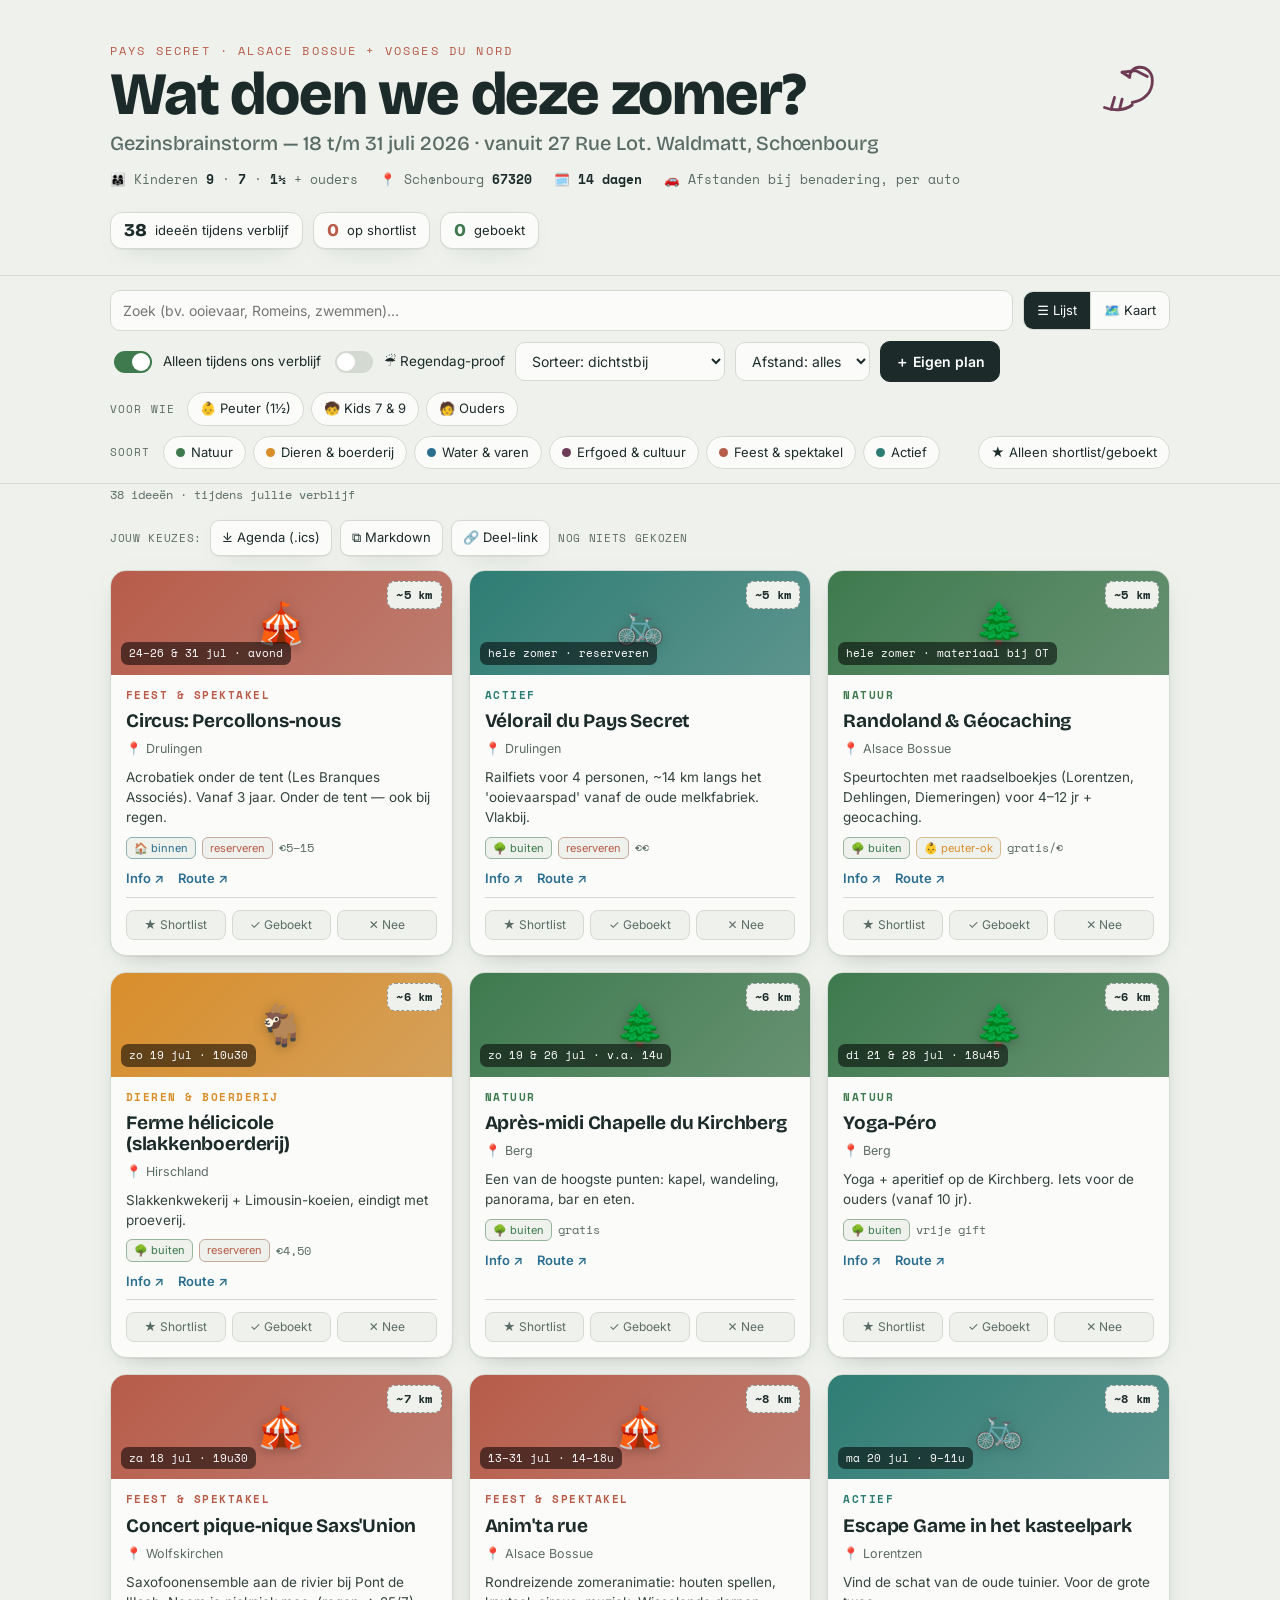
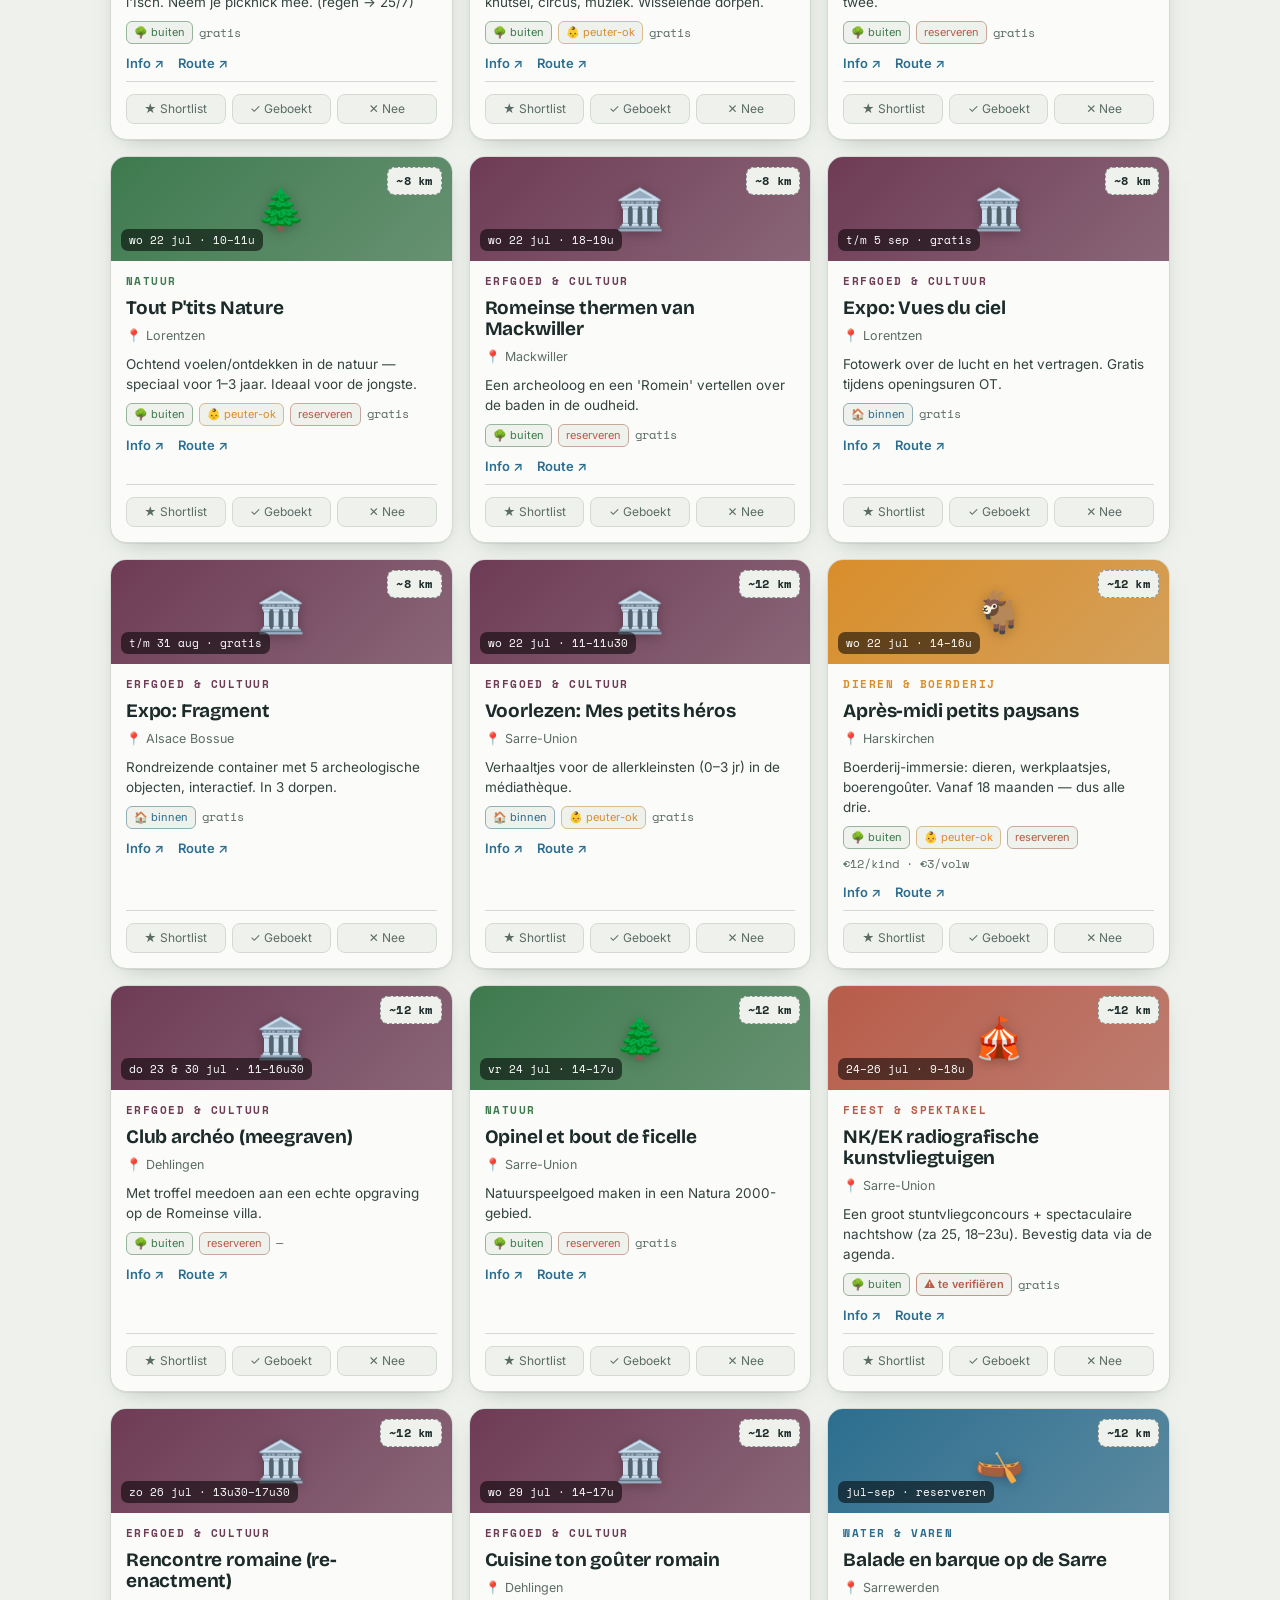
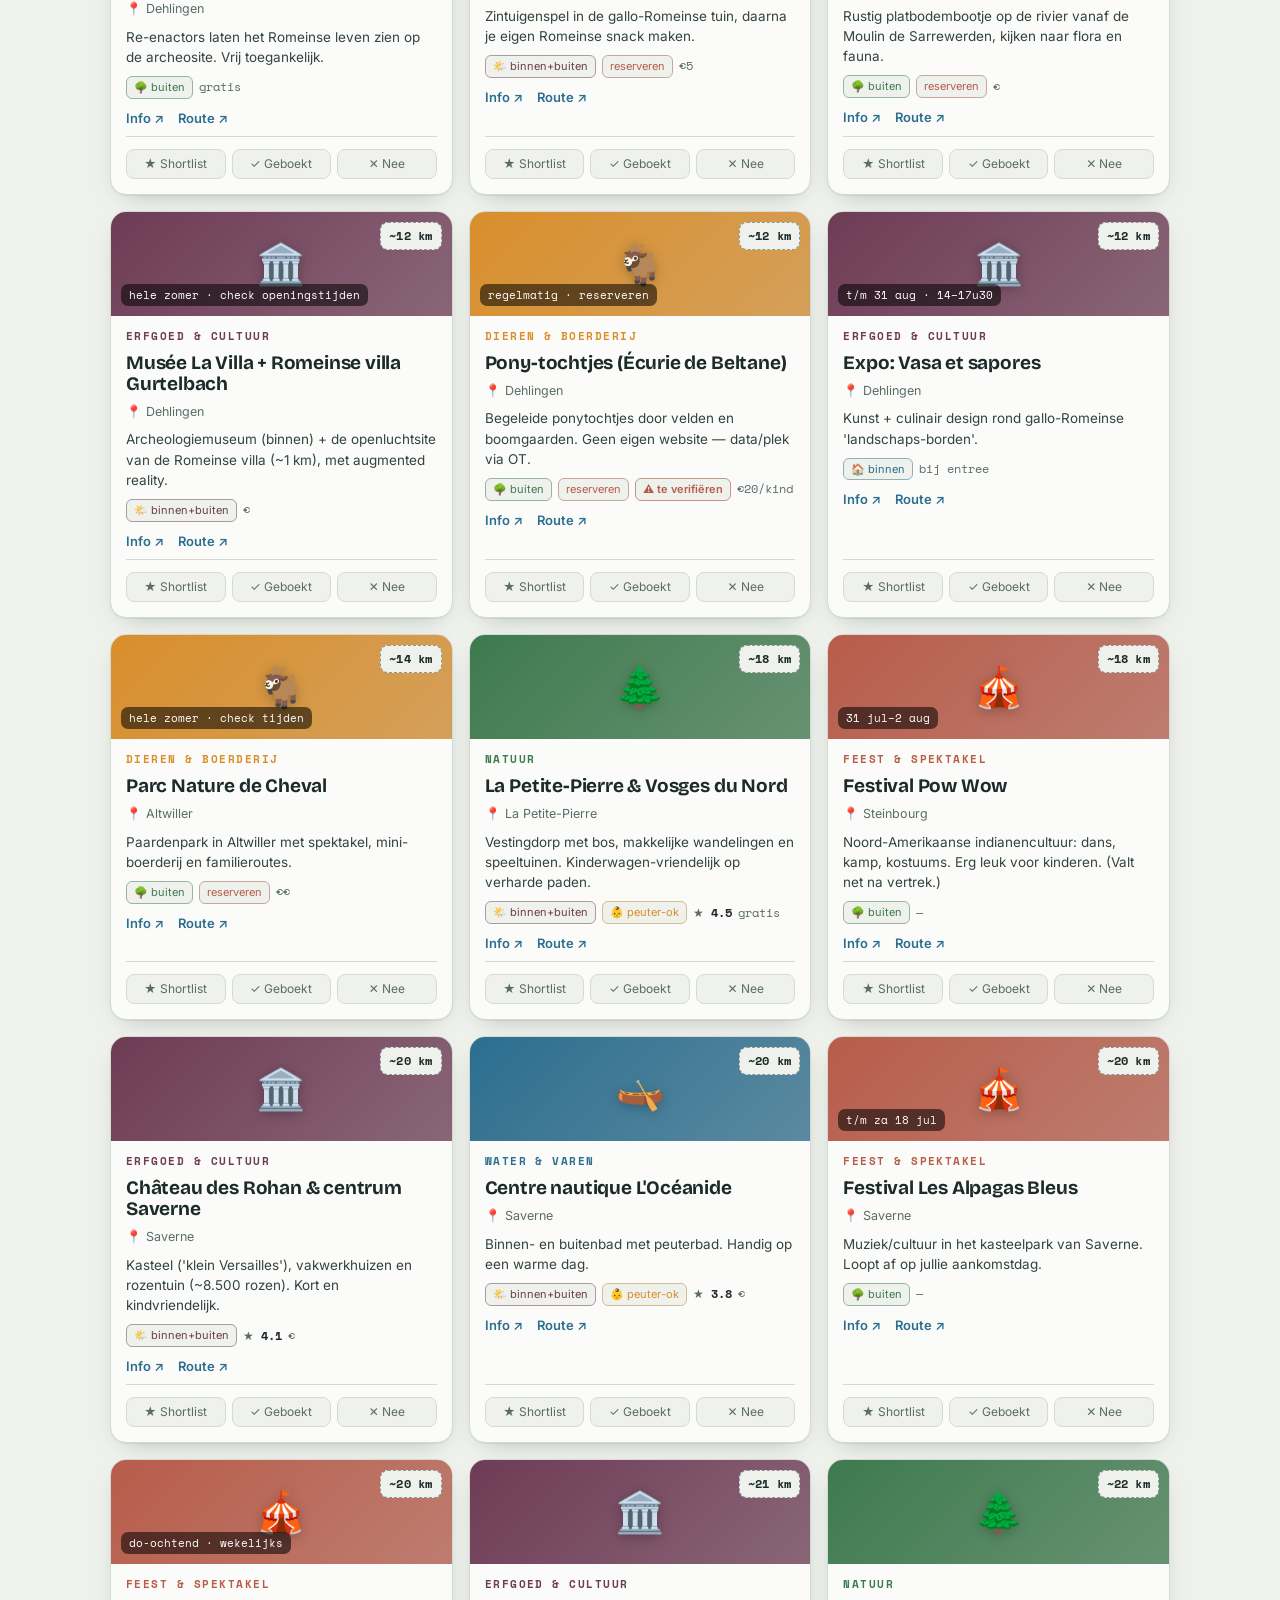
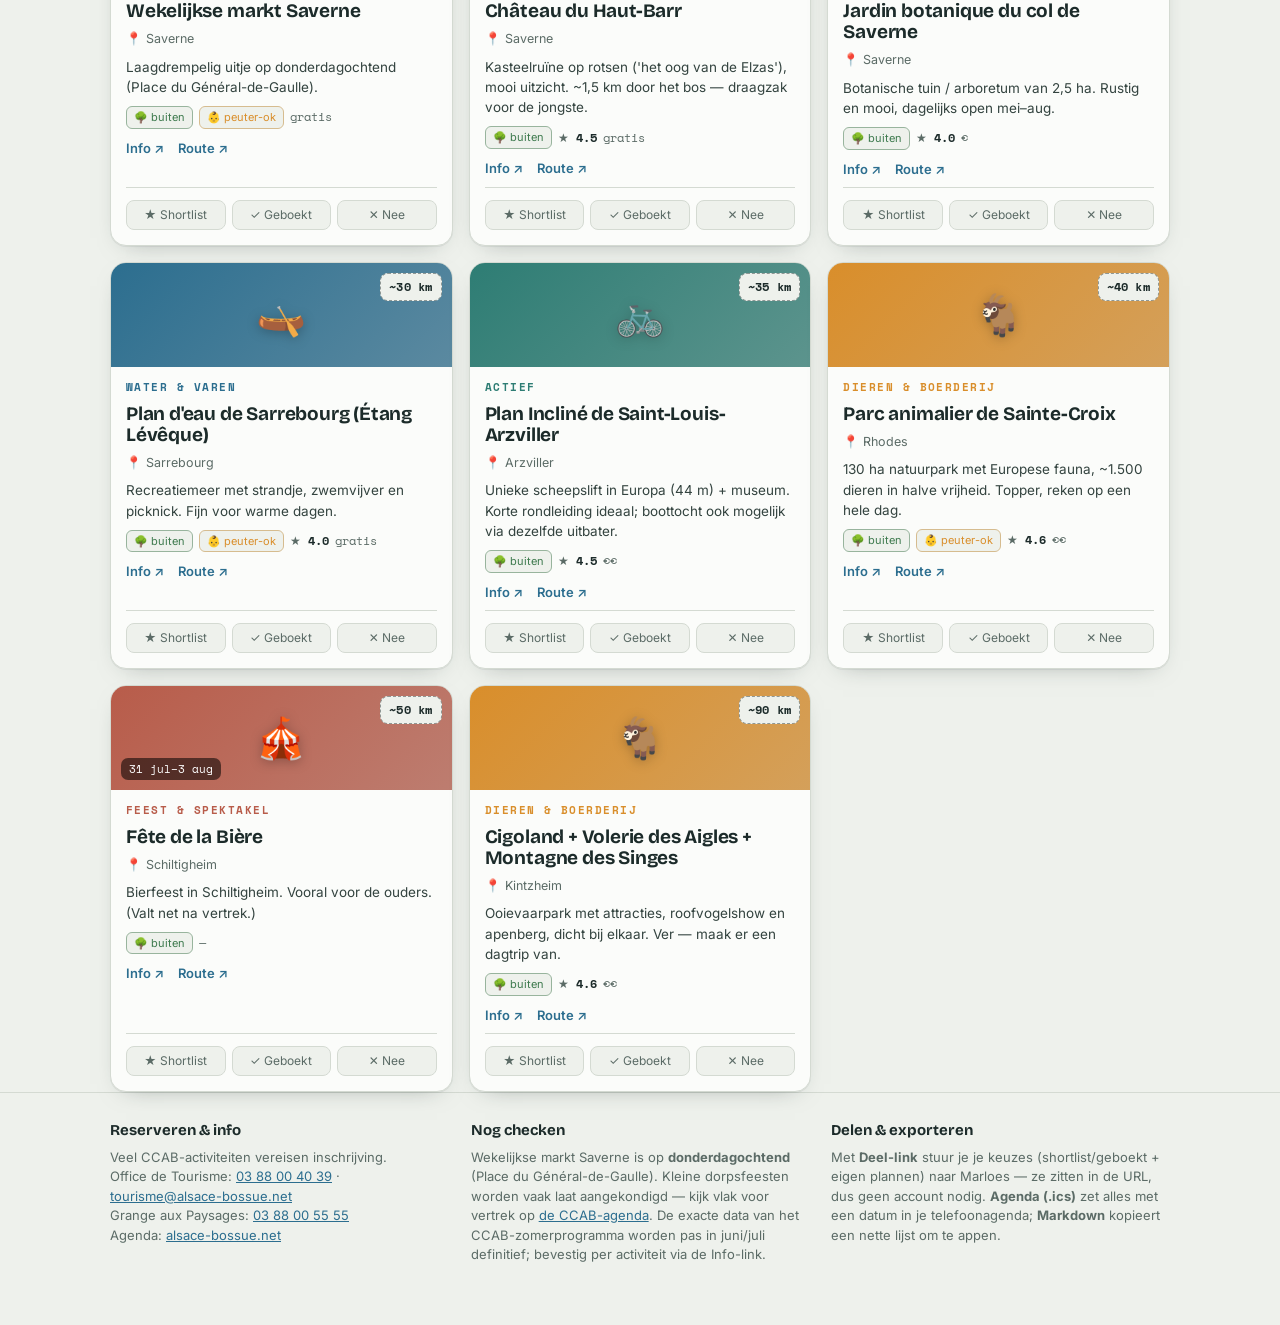
==== index.html @ d23f9c18 "Fix map toggle: hidden attribute lost to .grid{display:grid} Clicking 'Kaart' set grid.hidden=true, " ====
<!DOCTYPE html>
<html lang="nl">
<head>
<meta charset="UTF-8" />
<meta name="viewport" content="width=device-width, initial-scale=1" />
<title>Pays Secret — gezinszomer Elzas 2026</title>
<link rel="preconnect" href="https://fonts.googleapis.com" />
<link rel="preconnect" href="https://fonts.gstatic.com" crossorigin />
<link href="https://fonts.googleapis.com/css2?family=Bricolage+Grotesque:opsz,wght@12..96,500;12..96,700;12..96,800&family=Inter:wght@400;500;600&family=Space+Mono:wght@400;700&display=swap" rel="stylesheet" />
<link rel="stylesheet" href="vendor/leaflet/leaflet.css" />
<style>
  :root{
    --paper:#EEF1EC;       /* pale ciel-mist, niet de cream-default */
    --ink:#1C2B2A;         /* diep dennen-inkt */
    --muted:#5B6B66;
    --line:#D4DAD2;
    --card:#FBFCFA;
    /* categorie-accenten, geworteld in het gebied */
    --natuur:#3E7A4E;      /* bos / vergers */
    --dieren:#D98E2B;      /* honing / ooievaar */
    --water:#2C6E8F;       /* canal de la Sarre */
    --erfgoed:#6E3B55;     /* Romeins / pruim */
    --feest:#B85C4A;       /* grès rose des Vosges */
    --actief:#2E7D74;      /* rail / beweging */
    --shadow:0 1px 0 rgba(28,43,42,.06), 0 8px 24px -16px rgba(28,43,42,.5);
  }
  *{box-sizing:border-box}
  [hidden]{display:none!important}   /* anders wint .grid{display:grid} van het hidden-attribuut → lijst bleef staan bij 'Kaart' */
  html{scroll-behavior:smooth}
  body{
    margin:0;background:var(--paper);color:var(--ink);
    font-family:"Inter",system-ui,sans-serif;line-height:1.5;
    -webkit-font-smoothing:antialiased;
  }
  .wrap{max-width:1100px;margin:0 auto;padding:0 20px}

  /* ---------- Hero ---------- */
  header.hero{padding:42px 0 26px;border-bottom:1px solid var(--line)}
  .hero-top{display:flex;align-items:flex-start;gap:18px;justify-content:space-between;flex-wrap:wrap}
  .eyebrow{font-family:"Space Mono",monospace;font-size:12px;letter-spacing:.18em;text-transform:uppercase;color:var(--feest);margin:0 0 6px}
  h1{font-family:"Bricolage Grotesque",sans-serif;font-weight:800;font-size:clamp(34px,6vw,60px);line-height:.96;margin:0;letter-spacing:-.02em}
  h1 .sub{display:block;font-weight:500;font-size:clamp(15px,2.4vw,20px);color:var(--muted);letter-spacing:0;margin-top:10px}
  .stork{flex:0 0 auto;width:84px;height:84px;color:var(--erfgoed)}
  .meta{margin-top:18px;display:flex;gap:10px 22px;flex-wrap:wrap;font-family:"Space Mono",monospace;font-size:12.5px;color:var(--muted)}
  .meta b{color:var(--ink);font-weight:700}

  /* ---------- Telbalk ---------- */
  .counts{display:flex;gap:10px;flex-wrap:wrap;margin-top:22px}
  .count{background:var(--card);border:1px solid var(--line);border-radius:12px;padding:8px 13px;display:flex;align-items:center;gap:8px;font-size:13px;box-shadow:var(--shadow)}
  .count .n{font-family:"Bricolage Grotesque";font-weight:800;font-size:18px;line-height:1}
  .count.shortlist .n{color:var(--feest)}
  .count.geboekt .n{color:var(--natuur)}

  /* ---------- Filterbalk ---------- */
  .controls{position:sticky;top:0;z-index:20;background:rgba(238,241,236,.92);backdrop-filter:blur(8px);border-bottom:1px solid var(--line);padding:14px 0}
  .controls .row{display:flex;gap:10px;flex-wrap:wrap;align-items:center}
  .controls .row + .row{margin-top:10px}
  .filterpanel{margin-top:10px}
  .filtertoggle{display:none}            /* desktop: filters altijd zichtbaar, knop verborgen */
  .filtertoggle .badge{font-family:"Space Mono",monospace;font-size:11px;background:var(--feest);color:#fff;border-radius:999px;padding:0 6px;margin-left:2px}
  .search{flex:1 1 220px;min-width:0}
  input[type=search],select{font:inherit;font-size:14px;color:var(--ink);background:var(--card);border:1px solid var(--line);border-radius:10px;padding:9px 12px;width:100%}
  select{width:auto;cursor:pointer}
  .label{font-family:"Space Mono",monospace;font-size:11px;letter-spacing:.1em;text-transform:uppercase;color:var(--muted);margin-right:2px}
  .chips{display:flex;gap:7px;flex-wrap:wrap}
  .chip{font:inherit;font-size:13px;cursor:pointer;border:1px solid var(--line);background:var(--card);border-radius:999px;padding:6px 12px;color:var(--ink);display:inline-flex;align-items:center;gap:6px;transition:.12s}
  .chip:hover{border-color:var(--ink)}
  .chip[aria-pressed=true]{background:var(--ink);color:#fff;border-color:var(--ink)}
  .chip .dot{width:9px;height:9px;border-radius:999px;flex:0 0 auto}
  .toggle{display:inline-flex;align-items:center;gap:8px;font-size:13.5px;cursor:pointer;user-select:none}
  .toggle input{appearance:none;width:38px;height:22px;border-radius:999px;background:var(--line);position:relative;cursor:pointer;transition:.15s;flex:0 0 auto}
  .toggle input:checked{background:var(--natuur)}
  .toggle.rain input:checked{background:var(--water)}
  .toggle input::after{content:"";position:absolute;top:2px;left:2px;width:18px;height:18px;border-radius:50%;background:#fff;transition:.15s}
  .toggle input:checked::after{left:18px}
  .btn{font:inherit;font-size:14px;font-weight:600;cursor:pointer;border-radius:10px;padding:9px 14px;border:1px solid var(--ink);background:var(--ink);color:#fff}
  .btn.ghost{background:transparent;color:var(--ink)}
  .btn:hover{opacity:.9}
  /* view-schakelaar Lijst/Kaart */
  .seg{display:inline-flex;border:1px solid var(--line);border-radius:10px;overflow:hidden;background:var(--card)}
  .seg button{font:inherit;font-size:13px;cursor:pointer;border:0;background:transparent;color:var(--ink);padding:9px 13px;display:inline-flex;align-items:center;gap:6px}
  .seg button+button{border-left:1px solid var(--line)}
  .seg button[aria-pressed=true]{background:var(--ink);color:#fff}

  /* ---------- Export / deel-balk ---------- */
  .exportbar{display:flex;align-items:center;gap:8px;flex-wrap:wrap;margin:0 0 14px}
  .exporthint{font-family:"Space Mono",monospace;font-size:11px;letter-spacing:.06em;text-transform:uppercase;color:var(--muted)}
  .xbtn{font:inherit;font-size:13px;cursor:pointer;border:1px solid var(--line);background:var(--card);border-radius:9px;padding:7px 11px;color:var(--ink);box-shadow:var(--shadow);display:inline-flex;align-items:center;gap:6px}
  .xbtn:hover{border-color:var(--ink)}

  /* ---------- Grid + kaarten ---------- */
  main{padding:24px 0 60px}
  .resultline{font-family:"Space Mono",monospace;font-size:12px;color:var(--muted);margin:2px 0 16px}
  .grid{display:grid;grid-template-columns:repeat(auto-fill,minmax(290px,1fr));gap:16px}
  .card{background:var(--card);border:1px solid var(--line);border-radius:16px;overflow:hidden;display:flex;flex-direction:column;box-shadow:var(--shadow);position:relative;transition:.12s}
  .card:hover{transform:translateY(-2px)}
  .card.is-nee{opacity:.5}
  .card.is-shortlist{border-color:var(--feest);box-shadow:0 0 0 1px var(--feest),var(--shadow)}
  .card.is-geboekt{border-color:var(--natuur);box-shadow:0 0 0 1px var(--natuur),var(--shadow)}
  .thumb{height:104px;position:relative;display:flex;align-items:center;justify-content:center;background:linear-gradient(135deg,var(--cat) 0%, color-mix(in srgb,var(--cat) 70%, #000 6%) 100%)}
  .thumb img{position:absolute;inset:0;width:100%;height:100%;object-fit:cover}
  .thumb .emoji{font-size:40px;filter:drop-shadow(0 2px 6px rgba(0,0,0,.25))}
  /* afstand-stempel: het signature-element */
  .stamp{position:absolute;top:10px;right:10px;background:var(--paper);color:var(--ink);border:1px dashed rgba(28,43,42,.45);border-radius:8px;padding:4px 8px;font-family:"Space Mono",monospace;font-size:12px;font-weight:700;letter-spacing:.02em}
  .when{position:absolute;left:10px;bottom:10px;background:rgba(0,0,0,.55);color:#fff;border-radius:7px;padding:3px 8px;font-family:"Space Mono",monospace;font-size:11px}
  .body{padding:13px 15px 15px;display:flex;flex-direction:column;gap:8px;flex:1}
  .cat{font-family:"Space Mono",monospace;font-size:10.5px;letter-spacing:.14em;text-transform:uppercase;color:var(--cat);font-weight:700}
  .card h3{font-family:"Bricolage Grotesque";font-weight:700;font-size:19px;line-height:1.1;margin:0;letter-spacing:-.01em}
  .where{font-size:12.5px;color:var(--muted)}
  .what{font-size:13.5px;color:#33433f;margin:0}
  .tagrow{display:flex;gap:6px;flex-wrap:wrap;margin-top:1px;align-items:center}
  .tag{font-size:11px;border:1px solid var(--line);border-radius:6px;padding:2px 7px;color:var(--muted);background:var(--paper)}
  .tag.peuter{color:var(--dieren);border-color:color-mix(in srgb,var(--dieren) 40%,var(--line))}
  .tag.res{color:var(--feest);border-color:color-mix(in srgb,var(--feest) 40%,var(--line))}
  .tag.verify{color:var(--feest);border-color:color-mix(in srgb,var(--feest) 55%,var(--line));font-weight:600}
  /* binnen/buiten-label voor regendag-planning */
  .envtag{font-size:11px;border:1px solid var(--line);border-radius:6px;padding:2px 7px;background:var(--paper);color:var(--muted)}
  .envtag.buiten{color:var(--natuur);border-color:color-mix(in srgb,var(--natuur) 40%,var(--line))}
  .envtag.binnen{color:var(--water);border-color:color-mix(in srgb,var(--water) 40%,var(--line))}
  .envtag.beide{color:var(--erfgoed);border-color:color-mix(in srgb,var(--erfgoed) 40%,var(--line))}
  .rate{font-family:"Space Mono",monospace;font-size:12px;color:var(--muted)}
  .rate b{color:var(--ink)}
  .links{display:flex;gap:14px;margin-top:2px}
  .links a{font-size:13px;font-weight:600;color:var(--water);text-decoration:none}
  .links a:hover{text-decoration:underline}
  .foot{margin-top:auto;padding-top:12px;border-top:1px solid var(--line);display:flex;gap:6px;flex-wrap:wrap}
  .sbtn{font:inherit;font-size:12px;cursor:pointer;border:1px solid var(--line);background:var(--paper);border-radius:8px;padding:5px 9px;color:var(--muted);flex:1;min-width:62px;transition:.1s}
  .sbtn:hover{border-color:var(--ink);color:var(--ink)}
  .sbtn[aria-pressed=true]{color:#fff;border-color:transparent}
  .sbtn.s-shortlist[aria-pressed=true]{background:var(--feest)}
  .sbtn.s-geboekt[aria-pressed=true]{background:var(--natuur)}
  .sbtn.s-nee[aria-pressed=true]{background:var(--muted)}

  .empty{text-align:center;color:var(--muted);padding:50px 20px;font-size:15px}

  /* ---------- Kaartweergave ---------- */
  #map{height:560px;border:1px solid var(--line);border-radius:16px;overflow:hidden;isolation:isolate;z-index:0}
  .maphint{font-family:"Space Mono",monospace;font-size:11px;color:var(--muted);margin:8px 2px 0}
  .leaflet-popup-content{font-family:"Inter",sans-serif;font-size:13px;line-height:1.45}
  .leaflet-popup-content strong{font-family:"Bricolage Grotesque";font-size:15px}
  .leaflet-popup-content a{color:var(--water);font-weight:600;text-decoration:none}
  .pin span{display:block;width:16px;height:16px;border-radius:50% 50% 50% 0;transform:rotate(-45deg);background:var(--c);border:2px solid #fff;box-shadow:0 1px 4px rgba(0,0,0,.45)}
  .pin.home span{background:#fff;border:2px solid var(--ink);width:20px;height:20px}

  /* ---------- Eigen-plan formulier ---------- */
  dialog{border:none;border-radius:18px;padding:0;max-width:480px;width:92%;box-shadow:0 30px 70px -20px rgba(28,43,42,.6)}
  dialog::backdrop{background:rgba(28,43,42,.4)}
  .dlg{padding:22px 24px 24px}
  .dlg h2{font-family:"Bricolage Grotesque";font-weight:800;margin:0 0 4px;font-size:24px}
  .dlg p.note{margin:0 0 16px;color:var(--muted);font-size:13px}
  .field{margin-bottom:12px}
  .field label{display:block;font-size:12px;font-weight:600;margin-bottom:4px}
  .field input,.field select,.field textarea{width:100%;font:inherit;font-size:14px;border:1px solid var(--line);border-radius:9px;padding:9px 11px;background:#fff}
  .field textarea{resize:vertical;min-height:54px}
  .two{display:flex;gap:10px}.two>*{flex:1}
  .dlg-actions{display:flex;gap:10px;justify-content:flex-end;margin-top:6px}

  /* ---------- Toast ---------- */
  .toast{position:fixed;left:50%;bottom:24px;transform:translateX(-50%);background:var(--ink);color:#fff;padding:11px 16px;border-radius:10px;font-size:14px;box-shadow:0 14px 34px -12px rgba(0,0,0,.6);z-index:50;max-width:90%}

  footer{border-top:1px solid var(--line);padding:26px 0 60px;color:var(--muted);font-size:13px}
  footer h4{font-family:"Bricolage Grotesque";color:var(--ink);font-size:15px;margin:0 0 6px}
  footer a{color:var(--water)}
  footer .cols{display:grid;grid-template-columns:repeat(auto-fit,minmax(220px,1fr));gap:22px}
  code{font-family:"Space Mono",monospace;font-size:12px;background:var(--card);border:1px solid var(--line);border-radius:5px;padding:1px 5px}

  /* ---------- Mobiel + landscape: filters inklapbaar zodat de ideeën zichtbaar blijven ---------- */
  @media (max-width:720px), (orientation:landscape) and (max-height:600px){
    .controls{padding:10px 0}
    .filtertoggle{display:inline-flex;align-items:center;gap:5px}
    .row.primary{gap:8px}
    .row.primary .search{flex:1 1 140px}
    .filterpanel{display:none}                       /* standaard ingeklapt */
    .controls.open .filterpanel{display:block;max-height:70vh;overflow-y:auto;-webkit-overflow-scrolling:touch}
    .controls.open .filtertoggle{background:var(--ink);color:#fff}
    .filterpanel .row{margin-top:10px}
    .filterpanel select,.filterpanel .btn,.filterpanel .toggle{flex:1 1 auto}
  }
  @media (prefers-reduced-motion:reduce){*{transition:none!important}}
</style>
</head>
<body>

<header class="hero">
  <div class="wrap">
    <div class="hero-top">
      <div>
        <p class="eyebrow">Pays Secret · Alsace Bossue + Vosges du Nord</p>
        <h1>Wat doen we deze zomer?
          <span class="sub">Gezinsbrainstorm — 18 t/m 31 juli 2026 · vanuit 27 Rue Lot. Waldmatt, Schœnbourg</span>
        </h1>
      </div>
      <!-- ooievaar: kleine signature -->
      <svg class="stork" viewBox="0 0 100 100" fill="none" stroke="currentColor" stroke-width="3.4" stroke-linecap="round" stroke-linejoin="round" aria-hidden="true">
        <path d="M22 78c10 4 24 4 33-3"/>
        <path d="M55 72c14-2 24-12 24-26 0-9-6-16-15-16-7 0-12 5-12 12"/>
        <path d="M52 42l-9-6"/>
        <path d="M43 36l16-2 14 7"/>
        <circle cx="62" cy="30" r="1.6" fill="currentColor" stroke="none"/>
        <path d="M30 80l4-14M40 80l3-12"/>
      </svg>
    </div>

    <div class="meta">
      <span>👨‍👩‍👧 Kinderen <b>9</b> · <b>7</b> · <b>1½</b> + ouders</span>
      <span>📍 Schœnbourg <b>67320</b></span>
      <span>🗓️ <b>14 dagen</b></span>
      <span>🚗 Afstanden bij benadering, per auto</span>
    </div>

    <div class="counts" id="counts"></div>
  </div>
</header>

<div class="controls" id="controls">
  <div class="wrap">
    <div class="row primary">
      <div class="search"><input type="search" id="q" placeholder="Zoek (bv. ooievaar, Romeins, zwemmen)…" aria-label="Zoeken" /></div>
      <div class="seg" role="group" aria-label="Weergave">
        <button data-view="list" aria-pressed="true">☰ Lijst</button>
        <button data-view="map" aria-pressed="false">🗺️ Kaart</button>
      </div>
      <button class="btn ghost filtertoggle" id="filterToggle" aria-expanded="false" aria-controls="filterPanel">⚙ Filters</button>
    </div>
    <div class="filterpanel" id="filterPanel">
      <div class="row">
        <label class="toggle"><input type="checkbox" id="onlyTrip" checked /> Alleen tijdens ons verblijf</label>
        <label class="toggle rain"><input type="checkbox" id="rainproof" /> ☔ Regendag-proof</label>
        <select id="sort" aria-label="Sorteren">
          <option value="dist">Sorteer: dichtstbij</option>
          <option value="date">Sorteer: op datum</option>
          <option value="rating">Sorteer: best beoordeeld</option>
        </select>
        <select id="maxdist" aria-label="Max afstand">
          <option value="999">Afstand: alles</option>
          <option value="15">≤ 15 km</option>
          <option value="25">≤ 25 km</option>
          <option value="45">≤ 45 km</option>
        </select>
        <button class="btn" id="addBtn">＋ Eigen plan</button>
      </div>
      <div class="row">
        <span class="label">Voor wie</span>
        <div class="chips" id="audChips">
          <button class="chip" data-aud="peuter" aria-pressed="false">👶 Peuter (1½)</button>
          <button class="chip" data-aud="kids" aria-pressed="false">🧒 Kids 7 &amp; 9</button>
          <button class="chip" data-aud="ouders" aria-pressed="false">🧑 Ouders</button>
        </div>
      </div>
      <div class="row">
        <span class="label">Soort</span>
        <div class="chips" id="catChips"></div>
        <span style="flex:1"></span>
        <button class="chip" id="onlyPicked" aria-pressed="false">★ Alleen shortlist/geboekt</button>
      </div>
    </div>
  </div>
</div>

<main class="wrap">
  <div class="resultline" id="resultline"></div>
  <div class="exportbar" id="exportbar">
    <span class="exporthint">Jouw keuzes:</span>
    <button class="xbtn" id="expIcs" title="Download geboekte/shortlist-items met datum als agenda-bestand">⤓ Agenda (.ics)</button>
    <button class="xbtn" id="expMd" title="Kopieer je keuzes als lijst om te appen">⧉ Markdown</button>
    <button class="xbtn" id="expShare" title="Kopieer een link die je keuzes meeneemt">🔗 Deel-link</button>
    <span class="exporthint" id="pickCount"></span>
  </div>
  <div class="grid" id="grid"></div>
  <div id="map" hidden></div>
  <div class="maphint" id="maphint" hidden>Stippen staan op de dorpskern bij benadering — gebruik “Route ↗” in de popup voor exacte navigatie.</div>
  <div class="empty" id="empty" hidden>Niets gevonden met deze filters. Zet er eentje uit, of voeg een eigen plan toe.</div>
</main>

<dialog id="addDlg">
  <form method="dialog" class="dlg" id="addForm">
    <h2>Eigen plan toevoegen</h2>
    <p class="note">Komt bovenaan je lijst te staan en wordt lokaal bewaard in deze browser.</p>
    <div class="field"><label>Naam *</label><input name="title" required placeholder="bv. Picknick aan de Sarre" /></div>
    <div class="field"><label>Wat is het?</label><textarea name="what" placeholder="Korte omschrijving"></textarea></div>
    <div class="two">
      <div class="field"><label>Plaats</label><input name="town" placeholder="bv. Sarrewerden" /></div>
      <div class="field"><label>Afstand (km)</label><input name="dist" type="number" min="0" step="1" placeholder="bv. 8" /></div>
    </div>
    <div class="two">
      <div class="field"><label>Soort</label><select name="category" id="addCat"></select></div>
      <div class="field"><label>Datum (optioneel)</label><input name="date" type="date" /></div>
    </div>
    <div class="two">
      <div class="field"><label>Binnen / buiten</label>
        <select name="env">
          <option value="beide">Binnen + buiten</option>
          <option value="buiten">Buiten</option>
          <option value="binnen">Binnen</option>
        </select>
      </div>
      <div class="field"><label>Link (optioneel)</label><input name="url" type="url" placeholder="https://…" /></div>
    </div>
    <div class="field"><label>Voor wie</label>
      <span style="display:flex;gap:14px;font-size:14px;margin-top:2px">
        <label style="font-weight:400"><input type="checkbox" name="aud" value="peuter"/> Peuter</label>
        <label style="font-weight:400"><input type="checkbox" name="aud" value="kids" checked/> Kids</label>
        <label style="font-weight:400"><input type="checkbox" name="aud" value="ouders"/> Ouders</label>
      </span>
    </div>
    <div class="dlg-actions">
      <button class="btn ghost" value="cancel" formnovalidate>Annuleren</button>
      <button class="btn" value="ok">Toevoegen</button>
    </div>
  </form>
</dialog>

<footer>
  <div class="wrap cols">
    <div>
      <h4>Reserveren &amp; info</h4>
      Veel CCAB-activiteiten vereisen inschrijving.<br/>
      Office de Tourisme: <a href="tel:+33388004039">03 88 00 40 39</a> · <a href="mailto:tourisme@alsace-bossue.net">tourisme@alsace-bossue.net</a><br/>
      Grange aux Paysages: <a href="tel:+33388005555">03 88 00 55 55</a><br/>
      Agenda: <a href="https://www.alsace-bossue.net/agenda-complet.html" target="_blank" rel="noopener">alsace-bossue.net</a>
    </div>
    <div>
      <h4>Nog checken</h4>
      Wekelijkse markt Saverne is op <b>donderdagochtend</b> (Place du Général-de-Gaulle). Kleine dorpsfeesten worden vaak laat aangekondigd — kijk vlak voor vertrek op <a href="https://www.alsace-bossue.net/agenda-complet.html" target="_blank" rel="noopener">de CCAB-agenda</a>. De exacte data van het CCAB-zomerprogramma worden pas in juni/juli definitief; bevestig per activiteit via de Info-link.
    </div>
    <div>
      <h4>Delen &amp; exporteren</h4>
      Met <b>Deel-link</b> stuur je je keuzes (shortlist/geboekt + eigen plannen) naar Marloes — ze zitten in de URL, dus geen account nodig. <b>Agenda (.ics)</b> zet alles met een datum in je telefoonagenda; <b>Markdown</b> kopieert een nette lijst om te appen.
    </div>
  </div>
</footer>

<div class="toast" id="toast" hidden></div>

<script src="vendor/leaflet/leaflet.js"></script>
<script>
/* =========================================================================
   DATA — voeg hier simpel nieuwe activiteiten toe (of via de knop ＋Eigen plan)
   Velden:
     id, title, what, town, dist(km, ~), category, tags:['peuter','kids','ouders'],
     env: 'buiten' | 'binnen' | 'beide',   // voor de regendag-filter
     dates: null (altijd) | ['2026-07-22',...] | {from:'…',to:'…'},
     whenLabel, rating(0-5|null), price, book, url(info), img(null|pad/URL),
     verify: true → toont 'te verifiëren'-label,
     source: 'ccab' (lokaal programma) | 'web' (omgeving)
   Categorieën: natuur · dieren · water · erfgoed · feest · actief
   Alle url's zijn geverifieerde, werkende officiële pagina's (juni 2026).
   ========================================================================= */
const HOME = "27 Rue Lot. Waldmatt, 67320 Schœnbourg, France";
const AGENDA = "https://www.alsace-bossue.net/agenda-complet.html";

const CATS = {
  natuur:{label:"Natuur",  color:"#3E7A4E", emoji:"🌲"},
  dieren:{label:"Dieren & boerderij", color:"#D98E2B", emoji:"🐐"},
  water: {label:"Water & varen", color:"#2C6E8F", emoji:"🛶"},
  erfgoed:{label:"Erfgoed & cultuur", color:"#6E3B55", emoji:"🏛️"},
  feest: {label:"Feest & spektakel", color:"#B85C4A", emoji:"🎪"},
  actief:{label:"Actief", color:"#2E7D74", emoji:"🚲"},
};

/* Dorpskern-coördinaten (bij benadering) voor de kaartweergave */
const COORDS = {
  "Schœnbourg":[48.8531,7.2806],
  "Rhodes":[48.7560,6.9450],
  "Kintzheim":[48.2569,7.3950],
  "La Petite-Pierre":[48.8589,7.3175],
  "Saverne":[48.7411,7.3625],
  "Arzviller":[48.7131,7.2272],
  "Sarrebourg":[48.7372,7.0553],
  "Drulingen":[48.8658,7.1819],
  "Sarrewerden":[48.9169,7.0731],
  "Altwiller":[48.9258,6.9969],
  "Dehlingen":[48.9719,7.1622],
  "Lorentzen":[48.9669,7.1311],
  "Berg":[48.8806,7.2206],
  "Hirschland":[48.9011,7.1664],
  "Harskirchen":[48.9169,7.0181],
  "Mackwiller":[48.9511,7.1431],
  "Wolfskirchen":[48.9011,7.0875],
  "Sarre-Union":[48.9389,7.0900],
  "Steinbourg":[48.7567,7.4042],
  "Schiltigheim":[48.6075,7.7508],
  "Alsace Bossue":[48.8800,7.1400],
};

const ACTIVITIES = [
  /* ---- Omgeving / grotere attracties (web) ---- */
  {id:"saintecroix", title:"Parc animalier de Sainte-Croix", what:"130 ha natuurpark met Europese fauna, ~1.500 dieren in halve vrijheid. Topper, reken op een hele dag.", town:"Rhodes", dist:40, category:"dieren", tags:["peuter","kids","ouders"], env:"buiten", dates:null, rating:4.6, price:"€€", url:"https://parcsaintecroix.com", img:null, source:"web"},
  {id:"kintzheim", title:"Cigoland + Volerie des Aigles + Montagne des Singes", what:"Ooievaarpark met attracties, roofvogelshow en apenberg, dicht bij elkaar. Ver — maak er een dagtrip van.", town:"Kintzheim", dist:90, category:"dieren", tags:["kids","ouders"], env:"buiten", dates:null, rating:4.6, price:"€€", url:"https://cigoland.fr", img:null, source:"web"},
  {id:"petitepierre", title:"La Petite-Pierre & Vosges du Nord", what:"Vestingdorp met bos, makkelijke wandelingen en speeltuinen. Kinderwagen-vriendelijk op verharde paden.", town:"La Petite-Pierre", dist:18, category:"natuur", tags:["peuter","kids","ouders"], env:"beide", dates:null, rating:4.5, price:"gratis", url:"https://tourisme.hanau-lapetitepierre.alsace", img:null, source:"web"},
  {id:"rohan", title:"Château des Rohan & centrum Saverne", what:"Kasteel ('klein Versailles'), vakwerkhuizen en rozentuin (~8.500 rozen). Kort en kindvriendelijk.", town:"Saverne", dist:20, category:"erfgoed", tags:["kids","ouders"], env:"beide", dates:null, rating:4.1, price:"€", url:"https://www.tourisme-saverne.fr", img:null, source:"web"},
  {id:"hautbarr", title:"Château du Haut-Barr", what:"Kasteelruïne op rotsen ('het oog van de Elzas'), mooi uitzicht. ~1,5 km door het bos — draagzak voor de jongste.", town:"Saverne", dist:21, category:"erfgoed", tags:["kids","ouders"], env:"buiten", dates:null, rating:4.5, price:"gratis", url:"https://www.tourisme-saverne.fr", img:null, source:"web"},
  {id:"oceanide", title:"Centre nautique L'Océanide", what:"Binnen- en buitenbad met peuterbad. Handig op een warme dag.", town:"Saverne", dist:20, category:"water", tags:["peuter","kids","ouders"], env:"beide", dates:null, rating:3.8, price:"€", url:"https://www.cc-saverne.fr", img:null, source:"web"},
  {id:"botanique", title:"Jardin botanique du col de Saverne", what:"Botanische tuin / arboretum van 2,5 ha. Rustig en mooi, dagelijks open mei–aug.", town:"Saverne", dist:22, category:"natuur", tags:["kids","ouders"], env:"buiten", dates:null, rating:4.0, price:"€", url:"https://www.jardin-botanique-saverne.org", img:null, source:"web"},
  {id:"planincline", title:"Plan Incliné de Saint-Louis-Arzviller", what:"Unieke scheepslift in Europa (44 m) + museum. Korte rondleiding ideaal; boottocht ook mogelijk via dezelfde uitbater.", town:"Arzviller", dist:35, category:"actief", tags:["kids","ouders"], env:"buiten", dates:null, rating:4.5, price:"€€", url:"https://www.plan-incline.com", img:null, source:"web"},
  {id:"sarrebourg", title:"Plan d'eau de Sarrebourg (Étang Lévêque)", what:"Recreatiemeer met strandje, zwemvijver en picknick. Fijn voor warme dagen.", town:"Sarrebourg", dist:30, category:"water", tags:["peuter","kids","ouders"], env:"buiten", dates:null, rating:4.0, price:"gratis", url:"https://www.tourisme-sarrebourg.fr/fr/base-de-loisirs", img:null, source:"web"},

  /* ---- CCAB-zomerprogramma, BINNEN het verblijf (18–31 juli) ---- */
  {id:"animtarue", title:"Anim'ta rue", what:"Rondreizende zomeranimatie: houten spellen, knutsel, circus, muziek. Wisselende dorpen.", town:"Alsace Bossue", dist:8, category:"feest", tags:["peuter","kids","ouders"], env:"buiten", dates:{from:"2026-07-13",to:"2026-07-31"}, whenLabel:"13–31 jul · 14–18u", rating:null, price:"gratis", book:null, url:AGENDA, img:null, source:"ccab"},
  {id:"saxs", title:"Concert pique-nique Saxs'Union", what:"Saxofoonensemble aan de rivier bij Pont de l'Isch. Neem je picknick mee. (regen → 25/7)", town:"Wolfskirchen", dist:7, category:"feest", tags:["kids","ouders"], env:"buiten", dates:["2026-07-18"], whenLabel:"za 18 jul · 19u30", rating:null, price:"gratis", book:null, url:AGENDA, img:null, source:"ccab"},
  {id:"helici19", title:"Ferme hélicicole (slakkenboerderij)", what:"Slakkenkwekerij + Limousin-koeien, eindigt met proeverij.", town:"Hirschland", dist:6, category:"dieren", tags:["kids","ouders"], env:"buiten", dates:["2026-07-19"], whenLabel:"zo 19 jul · 10u30", rating:null, price:"€4,50", book:"OT reserveren", url:AGENDA, img:null, source:"ccab"},
  {id:"kirchberg", title:"Après-midi Chapelle du Kirchberg", what:"Een van de hoogste punten: kapel, wandeling, panorama, bar en eten.", town:"Berg", dist:6, category:"natuur", tags:["kids","ouders"], env:"buiten", dates:["2026-07-19","2026-07-26"], whenLabel:"zo 19 & 26 jul · v.a. 14u", rating:null, price:"gratis", book:null, url:AGENDA, img:null, source:"ccab"},
  {id:"escape", title:"Escape Game in het kasteelpark", what:"Vind de schat van de oude tuinier. Voor de grote twee.", town:"Lorentzen", dist:8, category:"actief", tags:["kids"], env:"buiten", dates:["2026-07-20"], whenLabel:"ma 20 jul · 9–11u", rating:null, price:"gratis", book:"GAP 03 88 00 55 55", url:"https://www.grangeauxpaysages.fr", img:null, source:"ccab"},
  {id:"yogapero", title:"Yoga-Péro", what:"Yoga + aperitief op de Kirchberg. Iets voor de ouders (vanaf 10 jr).", town:"Berg", dist:6, category:"natuur", tags:["ouders"], env:"buiten", dates:["2026-07-21","2026-07-28"], whenLabel:"di 21 & 28 jul · 18u45", rating:null, price:"vrije gift", book:null, url:AGENDA, img:null, source:"ccab"},
  {id:"toutptits", title:"Tout P'tits Nature", what:"Ochtend voelen/ontdekken in de natuur — speciaal voor 1–3 jaar. Ideaal voor de jongste.", town:"Lorentzen", dist:8, category:"natuur", tags:["peuter"], env:"buiten", dates:["2026-07-22"], whenLabel:"wo 22 jul · 10–11u", rating:null, price:"gratis", book:"GAP 03 88 00 55 55", url:"https://www.grangeauxpaysages.fr", img:null, source:"ccab"},
  {id:"petitsheros", title:"Voorlezen: Mes petits héros", what:"Verhaaltjes voor de allerkleinsten (0–3 jr) in de médiathèque.", town:"Sarre-Union", dist:12, category:"erfgoed", tags:["peuter"], env:"binnen", dates:["2026-07-22"], whenLabel:"wo 22 jul · 11–11u30", rating:null, price:"gratis", book:null, url:AGENDA, img:null, source:"ccab"},
  {id:"petitspaysans", title:"Après-midi petits paysans", what:"Boerderij-immersie: dieren, werkplaatsjes, boerengoûter. Vanaf 18 maanden — dus alle drie.", town:"Harskirchen", dist:12, category:"dieren", tags:["peuter","kids"], env:"buiten", dates:["2026-07-22"], whenLabel:"wo 22 jul · 14–16u", rating:null, price:"€12/kind · €3/volw", book:"OT reserveren", url:AGENDA, img:null, source:"ccab"},
  {id:"thermes", title:"Romeinse thermen van Mackwiller", what:"Een archeoloog en een 'Romein' vertellen over de baden in de oudheid.", town:"Mackwiller", dist:8, category:"erfgoed", tags:["kids","ouders"], env:"buiten", dates:["2026-07-22"], whenLabel:"wo 22 jul · 18–19u", rating:null, price:"gratis", book:"OT reserveren", url:"https://www.cip-lavilla.fr", img:null, source:"ccab"},
  {id:"clubarcheo", title:"Club archéo (meegraven)", what:"Met troffel meedoen aan een echte opgraving op de Romeinse villa.", town:"Dehlingen", dist:12, category:"erfgoed", tags:["kids"], env:"buiten", dates:["2026-07-23","2026-07-30"], whenLabel:"do 23 & 30 jul · 11–16u30", rating:null, price:"—", book:"OT reserveren", url:"https://www.cip-lavilla.fr", img:null, source:"ccab"},
  {id:"opinel", title:"Opinel et bout de ficelle", what:"Natuurspeelgoed maken in een Natura 2000-gebied.", town:"Sarre-Union", dist:12, category:"natuur", tags:["kids"], env:"buiten", dates:["2026-07-24"], whenLabel:"vr 24 jul · 14–17u", rating:null, price:"gratis", book:"GAP 03 88 00 55 55", url:"https://www.grangeauxpaysages.fr", img:null, source:"ccab"},
  {id:"percollons", title:"Circus: Percollons-nous", what:"Acrobatiek onder de tent (Les Branques Associés). Vanaf 3 jaar. Onder de tent — ook bij regen.", town:"Drulingen", dist:5, category:"feest", tags:["kids","ouders"], env:"binnen", dates:["2026-07-24","2026-07-25","2026-07-26","2026-07-31"], whenLabel:"24–26 & 31 jul · avond", rating:null, price:"€5–15", book:"sms 06 10 43 08 55", url:AGENDA, img:null, source:"ccab"},
  {id:"rcvliegtuig", title:"NK/EK radiografische kunstvliegtuigen", what:"Een groot stuntvliegconcours + spectaculaire nachtshow (za 25, 18–23u). Bevestig data via de agenda.", town:"Sarre-Union", dist:12, category:"feest", tags:["kids","ouders"], env:"buiten", dates:{from:"2026-07-24",to:"2026-07-26"}, whenLabel:"24–26 jul · 9–18u", rating:null, price:"gratis", book:null, url:AGENDA, img:null, source:"ccab", verify:true},
  {id:"rencontre", title:"Rencontre romaine (re-enactment)", what:"Re-enactors laten het Romeinse leven zien op de archeosite. Vrij toegankelijk.", town:"Dehlingen", dist:12, category:"erfgoed", tags:["kids","ouders"], env:"buiten", dates:["2026-07-26"], whenLabel:"zo 26 jul · 13u30–17u30", rating:null, price:"gratis", book:null, url:"https://www.cip-lavilla.fr", img:null, source:"ccab"},
  {id:"gouter", title:"Cuisine ton goûter romain", what:"Zintuigenspel in de gallo-Romeinse tuin, daarna je eigen Romeinse snack maken.", town:"Dehlingen", dist:12, category:"erfgoed", tags:["kids"], env:"beide", dates:["2026-07-29"], whenLabel:"wo 29 jul · 14–17u", rating:null, price:"€5", book:"OT reserveren", url:"https://www.cip-lavilla.fr", img:null, source:"ccab"},
  {id:"powwow", title:"Festival Pow Wow", what:"Noord-Amerikaanse indianencultuur: dans, kamp, kostuums. Erg leuk voor kinderen. (Valt net na vertrek.)", town:"Steinbourg", dist:18, category:"feest", tags:["kids","ouders"], env:"buiten", dates:{from:"2026-07-31",to:"2026-08-02"}, whenLabel:"31 jul–2 aug", rating:null, price:"—", book:null, url:"https://www.festivalpowwow.com", img:null, source:"web"},
  {id:"alpagas", title:"Festival Les Alpagas Bleus", what:"Muziek/cultuur in het kasteelpark van Saverne. Loopt af op jullie aankomstdag.", town:"Saverne", dist:20, category:"feest", tags:["kids","ouders"], env:"buiten", dates:{from:"2026-07-16",to:"2026-07-18"}, whenLabel:"t/m za 18 jul", rating:null, price:"—", book:null, url:"https://www.festival-lesalpagasbleus.fr", img:null, source:"web"},
  {id:"biere", title:"Fête de la Bière", what:"Bierfeest in Schiltigheim. Vooral voor de ouders. (Valt net na vertrek.)", town:"Schiltigheim", dist:50, category:"feest", tags:["ouders"], env:"buiten", dates:{from:"2026-07-31",to:"2026-08-03"}, whenLabel:"31 jul–3 aug", rating:null, price:"—", book:null, url:"https://www.ville-schiltigheim.fr/culture-sports-et-loisirs/grands-evenements/fete-de-la-biere-et-braderie-de-lucas/", img:null, source:"web"},

  /* ---- CCAB — de hele zomer beschikbaar (op afspraak) ---- */
  {id:"velorail", title:"Vélorail du Pays Secret", what:"Railfiets voor 4 personen, ~14 km langs het 'ooievaarspad' vanaf de oude melkfabriek. Vlakbij.", town:"Drulingen", dist:5, category:"actief", tags:["kids","ouders"], env:"buiten", dates:null, whenLabel:"hele zomer · reserveren", rating:null, price:"€€", book:"07 66 49 29 09", url:"https://lesvelorailsdugrandest.fr/vallee-du-pays-secret/", img:null, source:"ccab"},
  {id:"barque", title:"Balade en barque op de Sarre", what:"Rustig platbodembootje op de rivier vanaf de Moulin de Sarrewerden, kijken naar flora en fauna.", town:"Sarrewerden", dist:12, category:"water", tags:["kids","ouders"], env:"buiten", dates:null, whenLabel:"jul–sep · reserveren", rating:null, price:"€", book:"OT 03 88 00 40 39", url:"https://www.alsace-bossue.net/decouvrir/incontournables1.html?titre=decouverte-de-la-sarre-en-barques&fiche=270004751", img:null, source:"ccab"},
  {id:"chevalpark", title:"Parc Nature de Cheval", what:"Paardenpark in Altwiller met spektakel, mini-boerderij en familieroutes.", town:"Altwiller", dist:14, category:"dieren", tags:["kids","ouders"], env:"buiten", dates:null, whenLabel:"hele zomer · check tijden", rating:null, price:"€€", book:"03 88 01 45 21", url:"https://www.parc-naturedecheval.fr", img:null, source:"ccab"},
  {id:"randoland", title:"Randoland & Géocaching", what:"Speurtochten met raadselboekjes (Lorentzen, Dehlingen, Diemeringen) voor 4–12 jr + geocaching.", town:"Alsace Bossue", dist:5, category:"natuur", tags:["peuter","kids","ouders"], env:"buiten", dates:null, whenLabel:"hele zomer · materiaal bij OT", rating:null, price:"gratis/€", book:null, url:"https://www.alsace-bossue.net", img:null, source:"ccab"},
  {id:"musee", title:"Musée La Villa + Romeinse villa Gurtelbach", what:"Archeologiemuseum (binnen) + de openluchtsite van de Romeinse villa (~1 km), met augmented reality.", town:"Dehlingen", dist:12, category:"erfgoed", tags:["kids","ouders"], env:"beide", dates:null, whenLabel:"hele zomer · check openingstijden", rating:null, price:"€", book:null, url:"https://www.cip-lavilla.fr", img:null, source:"ccab"},
  {id:"poney", title:"Pony-tochtjes (Écurie de Beltane)", what:"Begeleide ponytochtjes door velden en boomgaarden. Geen eigen website — data/plek via OT.", town:"Dehlingen", dist:12, category:"dieren", tags:["kids"], env:"buiten", dates:null, whenLabel:"regelmatig · reserveren", rating:null, price:"€20/kind", book:"06 71 09 33 41", url:AGENDA, img:null, source:"ccab", verify:true},

  /* ---- Exposities (lopen je hele verblijf, gratis tenzij anders) ---- */
  {id:"vuesduciel", title:"Expo: Vues du ciel", what:"Fotowerk over de lucht en het vertragen. Gratis tijdens openingsuren OT.", town:"Lorentzen", dist:8, category:"erfgoed", tags:["kids","ouders"], env:"binnen", dates:{from:"2026-05-26",to:"2026-09-05"}, whenLabel:"t/m 5 sep · gratis", rating:null, price:"gratis", book:null, url:"https://www.alsace-bossue.net", img:null, source:"ccab"},
  {id:"fragment", title:"Expo: Fragment", what:"Rondreizende container met 5 archeologische objecten, interactief. In 3 dorpen.", town:"Alsace Bossue", dist:8, category:"erfgoed", tags:["kids","ouders"], env:"binnen", dates:{from:"2026-07-01",to:"2026-08-31"}, whenLabel:"t/m 31 aug · gratis", rating:null, price:"gratis", book:null, url:"https://www.cip-lavilla.fr", img:null, source:"ccab"},
  {id:"vasa", title:"Expo: Vasa et sapores", what:"Kunst + culinair design rond gallo-Romeinse 'landschaps-borden'.", town:"Dehlingen", dist:12, category:"erfgoed", tags:["kids","ouders"], env:"binnen", dates:{from:"2026-07-01",to:"2026-08-31"}, whenLabel:"t/m 31 aug · 14–17u30", rating:null, price:"bij entree", book:null, url:"https://www.cip-lavilla.fr", img:null, source:"ccab"},

  /* ---- Zelf checken ---- */
  {id:"marktsaverne", title:"Wekelijkse markt Saverne", what:"Laagdrempelig uitje op donderdagochtend (Place du Général-de-Gaulle).", town:"Saverne", dist:20, category:"feest", tags:["peuter","kids","ouders"], env:"buiten", dates:null, whenLabel:"do-ochtend · wekelijks", rating:null, price:"gratis", book:null, url:"https://www.saverne.fr/notre-ville/foires-et-marches/", img:null, source:"web"},
];

/* ===================== App-logica ===================== */
const TRIP_FROM="2026-07-18", TRIP_TO="2026-07-31";
const STORE_KEY="elzas2026.v1";

// status + eigen plannen persistent (veilig: faalt nooit als storage geblokkeerd is)
let store={status:{}, custom:[]};
try{ const raw=localStorage.getItem(STORE_KEY); if(raw) store=JSON.parse(raw); }catch(e){}
if(!store.status) store.status={};
if(!Array.isArray(store.custom)) store.custom=[];
function save(){ try{ localStorage.setItem(STORE_KEY, JSON.stringify(store)); }catch(e){} }

const state={ q:"", aud:new Set(), cat:new Set(), maxdist:999, onlyTrip:true, rainproof:false, onlyPicked:false, sort:"dist", view:"list" };

function allItems(){ return [...store.custom, ...ACTIVITIES]; }
function mapsUrl(it){
  const dest=encodeURIComponent((it.title?it.title+" ":"")+(it.town||"")+", France");
  return `https://www.google.com/maps/dir/?api=1&origin=${encodeURIComponent(HOME)}&destination=${dest}`;
}
function inTrip(it){
  if(!it.dates) return true; // altijd beschikbaar
  if(Array.isArray(it.dates)) return it.dates.some(d=> d>=TRIP_FROM && d<=TRIP_TO);
  return it.dates.from<=TRIP_TO && it.dates.to>=TRIP_FROM; // range-overlap
}
function firstDate(it){
  if(!it.dates) return "9999";
  if(Array.isArray(it.dates)) return it.dates.slice().sort()[0];
  return it.dates.from;
}
function matches(it){
  if(state.onlyTrip && !inTrip(it)) return false;
  if(state.rainproof && it.env==="buiten") return false;
  if(it.dist>state.maxdist) return false;
  if(state.cat.size && !state.cat.has(it.category)) return false;
  if(state.aud.size && !it.tags.some(t=>state.aud.has(t))) return false;
  if(state.onlyPicked){ const s=store.status[it.id]; if(s!=="shortlist"&&s!=="geboekt") return false; }
  if(state.q){
    const hay=(it.title+" "+(it.what||"")+" "+(it.town||"")+" "+CATS[it.category].label).toLowerCase();
    if(!hay.includes(state.q.toLowerCase())) return false;
  }
  return true;
}

const ENVMETA = {buiten:["🌳","buiten"], binnen:["🏠","binnen"], beide:["🌤️","binnen+buiten"]};

function filteredSorted(){
  let items=allItems().filter(matches);
  items.sort((a,b)=>{
    if(state.sort==="dist") return a.dist-b.dist;
    if(state.sort==="rating") return (b.rating||0)-(a.rating||0);
    return firstDate(a).localeCompare(firstDate(b));
  });
  return items;
}

function render(){
  const items=filteredSorted();

  document.getElementById("empty").hidden = items.length>0;
  document.getElementById("resultline").textContent =
    `${items.length} ${items.length===1?"idee":"ideeën"} · ${state.onlyTrip?"tijdens jullie verblijf":"hele zomer"}${state.rainproof?" · regendag-proof":""}`;

  const grid=document.getElementById("grid");
  if(state.view==="map"){
    renderMap(items);
  } else {
    grid.innerHTML = items.map(cardHtml).join("");
  }

  renderCounts();
  renderPickCount();
  updateFilterBadge();
}

function updateFilterBadge(){
  const n = state.aud.size + state.cat.size
    + (state.rainproof?1:0) + (state.onlyPicked?1:0)
    + (state.maxdist!==999?1:0) + (state.q?1:0) + (state.onlyTrip?0:1);
  document.getElementById("filterToggle").innerHTML =
    "⚙ Filters" + (n? ` <span class="badge">${n}</span>` : "");
}

function cardHtml(it){
  const c=CATS[it.category];
  const st=store.status[it.id]||"";
  const thumb = it.img
    ? `<img src="${it.img}" alt="" loading="lazy" onerror="this.remove()"/>`
    : `<span class="emoji">${c.emoji}</span>`;
  const envM = it.env && ENVMETA[it.env];
  const envTag = envM ? `<span class="envtag ${it.env}">${envM[0]} ${envM[1]}</span>` : "";
  const peuterTag = it.tags.includes("peuter") ? `<span class="tag peuter">👶 peuter-ok</span>` : "";
  const resTag = it.book ? `<span class="tag res">reserveren</span>` : "";
  const verifyTag = it.verify ? `<span class="tag verify">⚠ te verifiëren</span>` : "";
  const rate = it.rating ? `<span class="rate">★ <b>${it.rating.toFixed(1)}</b></span>` : "";
  const price = it.price ? `<span class="rate">${it.price}</span>` : "";
  const info = it.url ? `<a href="${it.url}" target="_blank" rel="noopener">Info ↗</a>` : "";
  return `<article class="card ${st?'is-'+st:''}" style="--cat:${c.color}">
    <div class="thumb">${thumb}
      <span class="stamp">~${it.dist} km</span>
      ${it.whenLabel?`<span class="when">${it.whenLabel}</span>`:``}
    </div>
    <div class="body">
      <span class="cat">${c.label}</span>
      <h3>${it.title}</h3>
      <div class="where">📍 ${it.town}</div>
      <p class="what">${it.what||""}</p>
      <div class="tagrow">${envTag}${peuterTag}${resTag}${verifyTag}${rate}${price}</div>
      <div class="links">${info}<a href="${mapsUrl(it)}" target="_blank" rel="noopener">Route ↗</a></div>
      <div class="foot">
        <button class="sbtn s-shortlist" data-id="${it.id}" data-s="shortlist" aria-pressed="${st==='shortlist'}">★ Shortlist</button>
        <button class="sbtn s-geboekt"  data-id="${it.id}" data-s="geboekt"  aria-pressed="${st==='geboekt'}">✓ Geboekt</button>
        <button class="sbtn s-nee"      data-id="${it.id}" data-s="nee"      aria-pressed="${st==='nee'}">✕ Nee</button>
      </div>
    </div>
  </article>`;
}

function renderCounts(){
  const items=allItems();
  const n=s=>items.filter(it=>store.status[it.id]===s).length;
  document.getElementById("counts").innerHTML=`
    <div class="count"><span class="n">${items.filter(inTrip).length}</span> ideeën tijdens verblijf</div>
    <div class="count shortlist"><span class="n">${n('shortlist')}</span> op shortlist</div>
    <div class="count geboekt"><span class="n">${n('geboekt')}</span> geboekt</div>`;
}

/* ===================== Kaartweergave (Leaflet) ===================== */
let map=null, markerLayer=null;
function pinIcon(color, home){
  return L.divIcon({className:"pin"+(home?" home":""), html:`<span style="--c:${color}"></span>`, iconSize:[18,18], iconAnchor:[9,16], popupAnchor:[0,-14]});
}
function jitter(id){
  let h=0; for(const ch of String(id)) h=(h*31+ch.charCodeAt(0))&0xffff;
  return [((h%100)/100-0.5)*0.012, (((h>>4)%100)/100-0.5)*0.012];
}
function popupHtml(it){
  const info = it.url ? `<a href="${it.url}" target="_blank" rel="noopener">Info ↗</a> · ` : "";
  return `<strong>${it.title}</strong><br>`
    + `<span style="color:#5B6B66">📍 ${it.town}${it.whenLabel?" · "+it.whenLabel:""}</span><br>`
    + `${info}<a href="${mapsUrl(it)}" target="_blank" rel="noopener">Route ↗</a>`;
}
function ensureMap(){
  if(map) return;
  map = L.map("map", {scrollWheelZoom:true}).setView(COORDS["Schœnbourg"], 11);
  L.tileLayer("https://{s}.tile.openstreetmap.org/{z}/{x}/{y}.png", {maxZoom:18, attribution:"© OpenStreetMap"}).addTo(map);
  markerLayer = L.layerGroup().addTo(map);
  L.marker(COORDS["Schœnbourg"], {icon:pinIcon("#1C2B2A", true)}).addTo(map).bindPopup("🏡 <strong>Ons verblijf</strong><br>Schœnbourg");
}
function renderMap(items){
  ensureMap();
  markerLayer.clearLayers();
  const pts=[COORDS["Schœnbourg"]];
  items.forEach(it=>{
    const base = COORDS[it.town] || COORDS["Alsace Bossue"];
    if(!base) return;
    const j=jitter(it.id);
    const ll=[base[0]+j[0], base[1]+j[1]];
    pts.push(ll);
    L.marker(ll, {icon:pinIcon(CATS[it.category].color, false)}).bindPopup(popupHtml(it)).addTo(markerLayer);
  });
  if(pts.length>1){ try{ map.fitBounds(pts, {padding:[34,34], maxZoom:12}); }catch(e){} }
  setTimeout(()=>map.invalidateSize(), 30);
}
function setView(v){
  state.view=v;
  document.getElementById("grid").hidden = v!=="list";
  document.getElementById("map").hidden = v!=="map";
  document.getElementById("maphint").hidden = v!=="map";
  document.querySelectorAll("[data-view]").forEach(b=>b.setAttribute("aria-pressed", String(b.dataset.view===v)));
  render();
}

/* ===================== Export & delen ===================== */
function pickedItems(){ return allItems().filter(it=>["shortlist","geboekt"].includes(store.status[it.id])); }
function renderPickCount(){
  const n=pickedItems().length;
  document.getElementById("pickCount").textContent = n? `${n} gekozen` : "nog niets gekozen";
}
function toast(msg){
  const el=document.getElementById("toast");
  el.textContent=msg; el.hidden=false;
  clearTimeout(toast._t); toast._t=setTimeout(()=>el.hidden=true, 2800);
}
function download(name, text, type){
  const blob=new Blob([text], {type});
  const u=URL.createObjectURL(blob);
  const a=document.createElement("a"); a.href=u; a.download=name; document.body.appendChild(a); a.click(); a.remove();
  setTimeout(()=>URL.revokeObjectURL(u), 1500);
}
async function copyText(text, msg){
  try{ await navigator.clipboard.writeText(text); }
  catch(e){ const ta=document.createElement("textarea"); ta.value=text; document.body.appendChild(ta); ta.select(); try{document.execCommand("copy");}catch(_){} ta.remove(); }
  toast(msg);
}
function nextDay(d){ const t=new Date(d+"T00:00:00Z"); t.setUTCDate(t.getUTCDate()+1); return t.toISOString().slice(0,10); }
function icsEsc(s){ return String(s).replace(/\\/g,"\\\\").replace(/;/g,"\\;").replace(/,/g,"\\,").replace(/\n/g,"\\n"); }
function buildICS(){
  const picks=pickedItems();
  const lines=["BEGIN:VCALENDAR","VERSION:2.0","PRODID:-//Elzas2026//planner//NL","CALSCALE:GREGORIAN"];
  const stamp=new Date().toISOString().replace(/[-:]/g,"").split(".")[0]+"Z";
  let count=0;
  const evt=(it,start,endExcl,suffix)=>{
    lines.push("BEGIN:VEVENT","UID:"+it.id+(suffix||"")+"@elzas2026","DTSTAMP:"+stamp,
      "DTSTART;VALUE=DATE:"+start.replace(/-/g,""),"DTEND;VALUE=DATE:"+endExcl.replace(/-/g,""),
      "SUMMARY:"+icsEsc((store.status[it.id]==="geboekt"?"✓ ":"★ ")+it.title));
    if(it.town) lines.push("LOCATION:"+icsEsc(it.town+", France"));
    const desc=[it.what,it.whenLabel,it.url].filter(Boolean).join(" — ");
    if(desc) lines.push("DESCRIPTION:"+icsEsc(desc));
    lines.push("END:VEVENT"); count++;
  };
  picks.forEach(it=>{
    if(!it.dates) return;
    if(Array.isArray(it.dates)) it.dates.forEach((d,i)=>evt(it, d, nextDay(d), "-"+i));
    else evt(it, it.dates.from, nextDay(it.dates.to));
  });
  lines.push("END:VCALENDAR");
  return {ics:lines.join("\r\n"), count, total:picks.length};
}
function buildMarkdown(){
  const picks=pickedItems();
  const g=picks.filter(it=>store.status[it.id]==="geboekt");
  const s=picks.filter(it=>store.status[it.id]==="shortlist");
  const fmt=it=>`- **${it.title}** — ${it.town}${it.whenLabel?" · "+it.whenLabel:""}${it.price?" · "+it.price:""}${it.book?" · reserveren ("+it.book+")":""}${it.url?` — ${it.url}`:""}`;
  const out=["# Elzas 2026 — onze keuzes", "", "_Schœnbourg · 18–31 juli 2026_", ""];
  if(g.length){ out.push("## ✓ Geboekt"); g.forEach(it=>out.push(fmt(it))); out.push(""); }
  if(s.length){ out.push("## ★ Shortlist"); s.forEach(it=>out.push(fmt(it))); out.push(""); }
  if(!g.length && !s.length) out.push("_Nog niets gekozen._");
  return out.join("\n");
}
function buildShareURL(){
  const payload={s:store.status, c:store.custom};
  const b64=btoa(unescape(encodeURIComponent(JSON.stringify(payload))));
  return location.origin+location.pathname+"#s="+b64;
}
function loadShared(){
  const m=location.hash.match(/[#&]s=([^&]+)/);
  if(!m) return false;
  try{
    const p=JSON.parse(decodeURIComponent(escape(atob(m[1]))));
    if(p.s && typeof p.s==="object") store.status=Object.assign({}, store.status, p.s);
    if(Array.isArray(p.c)){ const ids=new Set(store.custom.map(x=>x.id)); p.c.forEach(x=>{ if(x&&!ids.has(x.id)) store.custom.push(x); }); }
    save(); return true;
  }catch(e){ return false; }
}

/* ===================== UI opbouw + events ===================== */
const catChips=document.getElementById("catChips");
catChips.innerHTML=Object.entries(CATS).map(([k,c])=>
  `<button class="chip" data-cat="${k}" aria-pressed="false"><span class="dot" style="background:${c.color}"></span>${c.label}</button>`).join("");
const addCatSel=document.getElementById("addCat");
addCatSel.innerHTML=Object.entries(CATS).map(([k,c])=>`<option value="${k}">${c.label}</option>`).join("");

document.getElementById("q").addEventListener("input",e=>{state.q=e.target.value;render();});
document.getElementById("sort").addEventListener("change",e=>{state.sort=e.target.value;render();});
document.getElementById("maxdist").addEventListener("change",e=>{state.maxdist=+e.target.value;render();});
document.getElementById("onlyTrip").addEventListener("change",e=>{state.onlyTrip=e.target.checked;render();});
document.getElementById("rainproof").addEventListener("change",e=>{state.rainproof=e.target.checked;render();});
document.getElementById("audChips").addEventListener("click",e=>{
  const b=e.target.closest(".chip"); if(!b)return;
  const a=b.dataset.aud, on=b.getAttribute("aria-pressed")==="true";
  b.setAttribute("aria-pressed",String(!on)); on?state.aud.delete(a):state.aud.add(a); render();
});
catChips.addEventListener("click",e=>{
  const b=e.target.closest(".chip"); if(!b)return;
  const k=b.dataset.cat, on=b.getAttribute("aria-pressed")==="true";
  b.setAttribute("aria-pressed",String(!on)); on?state.cat.delete(k):state.cat.add(k); render();
});
document.getElementById("onlyPicked").addEventListener("click",e=>{
  state.onlyPicked=!state.onlyPicked; e.currentTarget.setAttribute("aria-pressed",String(state.onlyPicked)); render();
});
document.querySelectorAll("[data-view]").forEach(b=>b.addEventListener("click",()=>setView(b.dataset.view)));
const filterToggle=document.getElementById("filterToggle");
filterToggle.addEventListener("click",()=>{
  const c=document.getElementById("controls");
  const open=c.classList.toggle("open");
  filterToggle.setAttribute("aria-expanded", String(open));
});
document.getElementById("grid").addEventListener("click",e=>{
  const b=e.target.closest(".sbtn"); if(!b)return;
  const id=b.dataset.id, s=b.dataset.s;
  store.status[id] = store.status[id]===s ? "" : s; // toggle
  save(); render();
});

/* export-knoppen */
document.getElementById("expIcs").addEventListener("click",()=>{
  const {ics,count,total}=buildICS();
  if(total===0){ toast("Nog niets op shortlist of geboekt."); return; }
  if(count===0){ toast("Je keuzes hebben (nog) geen datum — niets voor de agenda."); return; }
  download("elzas-2026.ics", ics, "text/calendar;charset=utf-8");
  toast(`${count} ${count===1?"item":"items"} naar agenda (.ics).`);
});
document.getElementById("expMd").addEventListener("click",()=>{
  if(pickedItems().length===0){ toast("Nog niets gekozen om te kopiëren."); return; }
  copyText(buildMarkdown(), "Markdown gekopieerd — plak in WhatsApp of Notes.");
});
document.getElementById("expShare").addEventListener("click",()=>{
  copyText(buildShareURL(), "Deel-link gekopieerd. Plak ’m voor Marloes.");
});

/* eigen plan */
const dlg=document.getElementById("addDlg");
document.getElementById("addBtn").addEventListener("click",()=>dlg.showModal());
document.getElementById("addForm").addEventListener("submit",e=>{
  if(e.submitter && e.submitter.value!=="ok") return; // annuleren
  const f=new FormData(e.target);
  const aud=[...e.target.querySelectorAll('input[name=aud]:checked')].map(i=>i.value);
  const item={
    id:"eigen-"+Date.now(),
    title:(f.get("title")||"Naamloos plan").trim(),
    what:(f.get("what")||"").trim(),
    town:(f.get("town")||"").trim()||"—",
    dist:Number(f.get("dist"))||0,
    category:f.get("category")||"feest",
    tags:aud.length?aud:["iedereen"],
    env:f.get("env")||"beide",
    dates:f.get("date")?[f.get("date")]:null,
    whenLabel:f.get("date")?("📌 "+f.get("date")):"eigen idee",
    rating:null, price:"", book:null,
    url:(f.get("url")||"").trim()||null, img:null, source:"eigen"
  };
  store.custom.unshift(item); save(); render();
  e.target.reset();
});

/* gedeelde staat uit de URL inladen (indien aanwezig) */
if(loadShared()) toast("Gedeelde keuzes geladen.");

render();
</script>
</body>
</html>
---- vendor/leaflet/leaflet.css ----
/* required styles */

.leaflet-pane,
.leaflet-tile,
.leaflet-marker-icon,
.leaflet-marker-shadow,
.leaflet-tile-container,
.leaflet-pane > svg,
.leaflet-pane > canvas,
.leaflet-zoom-box,
.leaflet-image-layer,
.leaflet-layer {
	position: absolute;
	left: 0;
	top: 0;
	}
.leaflet-container {
	overflow: hidden;
	}
.leaflet-tile,
.leaflet-marker-icon,
.leaflet-marker-shadow {
	-webkit-user-select: none;
	   -moz-user-select: none;
	        user-select: none;
	  -webkit-user-drag: none;
	}
/* Prevents IE11 from highlighting tiles in blue */
.leaflet-tile::selection {
	background: transparent;
}
/* Safari renders non-retina tile on retina better with this, but Chrome is worse */
.leaflet-safari .leaflet-tile {
	image-rendering: -webkit-optimize-contrast;
	}
/* hack that prevents hw layers "stretching" when loading new tiles */
.leaflet-safari .leaflet-tile-container {
	width: 1600px;
	height: 1600px;
	-webkit-transform-origin: 0 0;
	}
.leaflet-marker-icon,
.leaflet-marker-shadow {
	display: block;
	}
/* .leaflet-container svg: reset svg max-width decleration shipped in Joomla! (joomla.org) 3.x */
/* .leaflet-container img: map is broken in FF if you have max-width: 100% on tiles */
.leaflet-container .leaflet-overlay-pane svg {
	max-width: none !important;
	max-height: none !important;
	}
.leaflet-container .leaflet-marker-pane img,
.leaflet-container .leaflet-shadow-pane img,
.leaflet-container .leaflet-tile-pane img,
.leaflet-container img.leaflet-image-layer,
.leaflet-container .leaflet-tile {
	max-width: none !important;
	max-height: none !important;
	width: auto;
	padding: 0;
	}

.leaflet-container img.leaflet-tile {
	/* See: https://bugs.chromium.org/p/chromium/issues/detail?id=600120 */
	mix-blend-mode: plus-lighter;
}

.leaflet-container.leaflet-touch-zoom {
	-ms-touch-action: pan-x pan-y;
	touch-action: pan-x pan-y;
	}
.leaflet-container.leaflet-touch-drag {
	-ms-touch-action: pinch-zoom;
	/* Fallback for FF which doesn't support pinch-zoom */
	touch-action: none;
	touch-action: pinch-zoom;
}
.leaflet-container.leaflet-touch-drag.leaflet-touch-zoom {
	-ms-touch-action: none;
	touch-action: none;
}
.leaflet-container {
	-webkit-tap-highlight-color: transparent;
}
.leaflet-container a {
	-webkit-tap-highlight-color: rgba(51, 181, 229, 0.4);
}
.leaflet-tile {
	filter: inherit;
	visibility: hidden;
	}
.leaflet-tile-loaded {
	visibility: inherit;
	}
.leaflet-zoom-box {
	width: 0;
	height: 0;
	-moz-box-sizing: border-box;
	     box-sizing: border-box;
	z-index: 800;
	}
/* workaround for https://bugzilla.mozilla.org/show_bug.cgi?id=888319 */
.leaflet-overlay-pane svg {
	-moz-user-select: none;
	}

.leaflet-pane         { z-index: 400; }

.leaflet-tile-pane    { z-index: 200; }
.leaflet-overlay-pane { z-index: 400; }
.leaflet-shadow-pane  { z-index: 500; }
.leaflet-marker-pane  { z-index: 600; }
.leaflet-tooltip-pane   { z-index: 650; }
.leaflet-popup-pane   { z-index: 700; }

.leaflet-map-pane canvas { z-index: 100; }
.leaflet-map-pane svg    { z-index: 200; }

.leaflet-vml-shape {
	width: 1px;
	height: 1px;
	}
.lvml {
	behavior: url(#default#VML);
	display: inline-block;
	position: absolute;
	}


/* control positioning */

.leaflet-control {
	position: relative;
	z-index: 800;
	pointer-events: visiblePainted; /* IE 9-10 doesn't have auto */
	pointer-events: auto;
	}
.leaflet-top,
.leaflet-bottom {
	position: absolute;
	z-index: 1000;
	pointer-events: none;
	}
.leaflet-top {
	top: 0;
	}
.leaflet-right {
	right: 0;
	}
.leaflet-bottom {
	bottom: 0;
	}
.leaflet-left {
	left: 0;
	}
.leaflet-control {
	float: left;
	clear: both;
	}
.leaflet-right .leaflet-control {
	float: right;
	}
.leaflet-top .leaflet-control {
	margin-top: 10px;
	}
.leaflet-bottom .leaflet-control {
	margin-bottom: 10px;
	}
.leaflet-left .leaflet-control {
	margin-left: 10px;
	}
.leaflet-right .leaflet-control {
	margin-right: 10px;
	}


/* zoom and fade animations */

.leaflet-fade-anim .leaflet-popup {
	opacity: 0;
	-webkit-transition: opacity 0.2s linear;
	   -moz-transition: opacity 0.2s linear;
	        transition: opacity 0.2s linear;
	}
.leaflet-fade-anim .leaflet-map-pane .leaflet-popup {
	opacity: 1;
	}
.leaflet-zoom-animated {
	-webkit-transform-origin: 0 0;
	    -ms-transform-origin: 0 0;
	        transform-origin: 0 0;
	}
svg.leaflet-zoom-animated {
	will-change: transform;
}

.leaflet-zoom-anim .leaflet-zoom-animated {
	-webkit-transition: -webkit-transform 0.25s cubic-bezier(0,0,0.25,1);
	   -moz-transition:    -moz-transform 0.25s cubic-bezier(0,0,0.25,1);
	        transition:         transform 0.25s cubic-bezier(0,0,0.25,1);
	}
.leaflet-zoom-anim .leaflet-tile,
.leaflet-pan-anim .leaflet-tile {
	-webkit-transition: none;
	   -moz-transition: none;
	        transition: none;
	}

.leaflet-zoom-anim .leaflet-zoom-hide {
	visibility: hidden;
	}


/* cursors */

.leaflet-interactive {
	cursor: pointer;
	}
.leaflet-grab {
	cursor: -webkit-grab;
	cursor:    -moz-grab;
	cursor:         grab;
	}
.leaflet-crosshair,
.leaflet-crosshair .leaflet-interactive {
	cursor: crosshair;
	}
.leaflet-popup-pane,
.leaflet-control {
	cursor: auto;
	}
.leaflet-dragging .leaflet-grab,
.leaflet-dragging .leaflet-grab .leaflet-interactive,
.leaflet-dragging .leaflet-marker-draggable {
	cursor: move;
	cursor: -webkit-grabbing;
	cursor:    -moz-grabbing;
	cursor:         grabbing;
	}

/* marker & overlays interactivity */
.leaflet-marker-icon,
.leaflet-marker-shadow,
.leaflet-image-layer,
.leaflet-pane > svg path,
.leaflet-tile-container {
	pointer-events: none;
	}

.leaflet-marker-icon.leaflet-interactive,
.leaflet-image-layer.leaflet-interactive,
.leaflet-pane > svg path.leaflet-interactive,
svg.leaflet-image-layer.leaflet-interactive path {
	pointer-events: visiblePainted; /* IE 9-10 doesn't have auto */
	pointer-events: auto;
	}

/* visual tweaks */

.leaflet-container {
	background: #ddd;
	outline-offset: 1px;
	}
.leaflet-container a {
	color: #0078A8;
	}
.leaflet-zoom-box {
	border: 2px dotted #38f;
	background: rgba(255,255,255,0.5);
	}


/* general typography */
.leaflet-container {
	font-family: "Helvetica Neue", Arial, Helvetica, sans-serif;
	font-size: 12px;
	font-size: 0.75rem;
	line-height: 1.5;
	}


/* general toolbar styles */

.leaflet-bar {
	box-shadow: 0 1px 5px rgba(0,0,0,0.65);
	border-radius: 4px;
	}
.leaflet-bar a {
	background-color: #fff;
	border-bottom: 1px solid #ccc;
	width: 26px;
	height: 26px;
	line-height: 26px;
	display: block;
	text-align: center;
	text-decoration: none;
	color: black;
	}
.leaflet-bar a,
.leaflet-control-layers-toggle {
	background-position: 50% 50%;
	background-repeat: no-repeat;
	display: block;
	}
.leaflet-bar a:hover,
.leaflet-bar a:focus {
	background-color: #f4f4f4;
	}
.leaflet-bar a:first-child {
	border-top-left-radius: 4px;
	border-top-right-radius: 4px;
	}
.leaflet-bar a:last-child {
	border-bottom-left-radius: 4px;
	border-bottom-right-radius: 4px;
	border-bottom: none;
	}
.leaflet-bar a.leaflet-disabled {
	cursor: default;
	background-color: #f4f4f4;
	color: #bbb;
	}

.leaflet-touch .leaflet-bar a {
	width: 30px;
	height: 30px;
	line-height: 30px;
	}
.leaflet-touch .leaflet-bar a:first-child {
	border-top-left-radius: 2px;
	border-top-right-radius: 2px;
	}
.leaflet-touch .leaflet-bar a:last-child {
	border-bottom-left-radius: 2px;
	border-bottom-right-radius: 2px;
	}

/* zoom control */

.leaflet-control-zoom-in,
.leaflet-control-zoom-out {
	font: bold 18px 'Lucida Console', Monaco, monospace;
	text-indent: 1px;
	}

.leaflet-touch .leaflet-control-zoom-in, .leaflet-touch .leaflet-control-zoom-out  {
	font-size: 22px;
	}


/* layers control */

.leaflet-control-layers {
	box-shadow: 0 1px 5px rgba(0,0,0,0.4);
	background: #fff;
	border-radius: 5px;
	}
.leaflet-control-layers-toggle {
	background-image: url(images/layers.png);
	width: 36px;
	height: 36px;
	}
.leaflet-retina .leaflet-control-layers-toggle {
	background-image: url(images/layers-2x.png);
	background-size: 26px 26px;
	}
.leaflet-touch .leaflet-control-layers-toggle {
	width: 44px;
	height: 44px;
	}
.leaflet-control-layers .leaflet-control-layers-list,
.leaflet-control-layers-expanded .leaflet-control-layers-toggle {
	display: none;
	}
.leaflet-control-layers-expanded .leaflet-control-layers-list {
	display: block;
	position: relative;
	}
.leaflet-control-layers-expanded {
	padding: 6px 10px 6px 6px;
	color: #333;
	background: #fff;
	}
.leaflet-control-layers-scrollbar {
	overflow-y: scroll;
	overflow-x: hidden;
	padding-right: 5px;
	}
.leaflet-control-layers-selector {
	margin-top: 2px;
	position: relative;
	top: 1px;
	}
.leaflet-control-layers label {
	display: block;
	font-size: 13px;
	font-size: 1.08333em;
	}
.leaflet-control-layers-separator {
	height: 0;
	border-top: 1px solid #ddd;
	margin: 5px -10px 5px -6px;
	}

/* Default icon URLs */
.leaflet-default-icon-path { /* used only in path-guessing heuristic, see L.Icon.Default */
	background-image: url(images/marker-icon.png);
	}


/* attribution and scale controls */

.leaflet-container .leaflet-control-attribution {
	background: #fff;
	background: rgba(255, 255, 255, 0.8);
	margin: 0;
	}
.leaflet-control-attribution,
.leaflet-control-scale-line {
	padding: 0 5px;
	color: #333;
	line-height: 1.4;
	}
.leaflet-control-attribution a {
	text-decoration: none;
	}
.leaflet-control-attribution a:hover,
.leaflet-control-attribution a:focus {
	text-decoration: underline;
	}
.leaflet-attribution-flag {
	display: inline !important;
	vertical-align: baseline !important;
	width: 1em;
	height: 0.6669em;
	}
.leaflet-left .leaflet-control-scale {
	margin-left: 5px;
	}
.leaflet-bottom .leaflet-control-scale {
	margin-bottom: 5px;
	}
.leaflet-control-scale-line {
	border: 2px solid #777;
	border-top: none;
	line-height: 1.1;
	padding: 2px 5px 1px;
	white-space: nowrap;
	-moz-box-sizing: border-box;
	     box-sizing: border-box;
	background: rgba(255, 255, 255, 0.8);
	text-shadow: 1px 1px #fff;
	}
.leaflet-control-scale-line:not(:first-child) {
	border-top: 2px solid #777;
	border-bottom: none;
	margin-top: -2px;
	}
.leaflet-control-scale-line:not(:first-child):not(:last-child) {
	border-bottom: 2px solid #777;
	}

.leaflet-touch .leaflet-control-attribution,
.leaflet-touch .leaflet-control-layers,
.leaflet-touch .leaflet-bar {
	box-shadow: none;
	}
.leaflet-touch .leaflet-control-layers,
.leaflet-touch .leaflet-bar {
	border: 2px solid rgba(0,0,0,0.2);
	background-clip: padding-box;
	}


/* popup */

.leaflet-popup {
	position: absolute;
	text-align: center;
	margin-bottom: 20px;
	}
.leaflet-popup-content-wrapper {
	padding: 1px;
	text-align: left;
	border-radius: 12px;
	}
.leaflet-popup-content {
	margin: 13px 24px 13px 20px;
	line-height: 1.3;
	font-size: 13px;
	font-size: 1.08333em;
	min-height: 1px;
	}
.leaflet-popup-content p {
	margin: 17px 0;
	margin: 1.3em 0;
	}
.leaflet-popup-tip-container {
	width: 40px;
	height: 20px;
	position: absolute;
	left: 50%;
	margin-top: -1px;
	margin-left: -20px;
	overflow: hidden;
	pointer-events: none;
	}
.leaflet-popup-tip {
	width: 17px;
	height: 17px;
	padding: 1px;

	margin: -10px auto 0;
	pointer-events: auto;

	-webkit-transform: rotate(45deg);
	   -moz-transform: rotate(45deg);
	    -ms-transform: rotate(45deg);
	        transform: rotate(45deg);
	}
.leaflet-popup-content-wrapper,
.leaflet-popup-tip {
	background: white;
	color: #333;
	box-shadow: 0 3px 14px rgba(0,0,0,0.4);
	}
.leaflet-container a.leaflet-popup-close-button {
	position: absolute;
	top: 0;
	right: 0;
	border: none;
	text-align: center;
	width: 24px;
	height: 24px;
	font: 16px/24px Tahoma, Verdana, sans-serif;
	color: #757575;
	text-decoration: none;
	background: transparent;
	}
.leaflet-container a.leaflet-popup-close-button:hover,
.leaflet-container a.leaflet-popup-close-button:focus {
	color: #585858;
	}
.leaflet-popup-scrolled {
	overflow: auto;
	}

.leaflet-oldie .leaflet-popup-content-wrapper {
	-ms-zoom: 1;
	}
.leaflet-oldie .leaflet-popup-tip {
	width: 24px;
	margin: 0 auto;

	-ms-filter: "progid:DXImageTransform.Microsoft.Matrix(M11=0.70710678, M12=0.70710678, M21=-0.70710678, M22=0.70710678)";
	filter: progid:DXImageTransform.Microsoft.Matrix(M11=0.70710678, M12=0.70710678, M21=-0.70710678, M22=0.70710678);
	}

.leaflet-oldie .leaflet-control-zoom,
.leaflet-oldie .leaflet-control-layers,
.leaflet-oldie .leaflet-popup-content-wrapper,
.leaflet-oldie .leaflet-popup-tip {
	border: 1px solid #999;
	}


/* div icon */

.leaflet-div-icon {
	background: #fff;
	border: 1px solid #666;
	}


/* Tooltip */
/* Base styles for the element that has a tooltip */
.leaflet-tooltip {
	position: absolute;
	padding: 6px;
	background-color: #fff;
	border: 1px solid #fff;
	border-radius: 3px;
	color: #222;
	white-space: nowrap;
	-webkit-user-select: none;
	-moz-user-select: none;
	-ms-user-select: none;
	user-select: none;
	pointer-events: none;
	box-shadow: 0 1px 3px rgba(0,0,0,0.4);
	}
.leaflet-tooltip.leaflet-interactive {
	cursor: pointer;
	pointer-events: auto;
	}
.leaflet-tooltip-top:before,
.leaflet-tooltip-bottom:before,
.leaflet-tooltip-left:before,
.leaflet-tooltip-right:before {
	position: absolute;
	pointer-events: none;
	border: 6px solid transparent;
	background: transparent;
	content: "";
	}

/* Directions */

.leaflet-tooltip-bottom {
	margin-top: 6px;
}
.leaflet-tooltip-top {
	margin-top: -6px;
}
.leaflet-tooltip-bottom:before,
.leaflet-tooltip-top:before {
	left: 50%;
	margin-left: -6px;
	}
.leaflet-tooltip-top:before {
	bottom: 0;
	margin-bottom: -12px;
	border-top-color: #fff;
	}
.leaflet-tooltip-bottom:before {
	top: 0;
	margin-top: -12px;
	margin-left: -6px;
	border-bottom-color: #fff;
	}
.leaflet-tooltip-left {
	margin-left: -6px;
}
.leaflet-tooltip-right {
	margin-left: 6px;
}
.leaflet-tooltip-left:before,
.leaflet-tooltip-right:before {
	top: 50%;
	margin-top: -6px;
	}
.leaflet-tooltip-left:before {
	right: 0;
	margin-right: -12px;
	border-left-color: #fff;
	}
.leaflet-tooltip-right:before {
	left: 0;
	margin-left: -12px;
	border-right-color: #fff;
	}

/* Printing */

@media print {
	/* Prevent printers from removing background-images of controls. */
	.leaflet-control {
		-webkit-print-color-adjust: exact;
		print-color-adjust: exact;
		}
	}
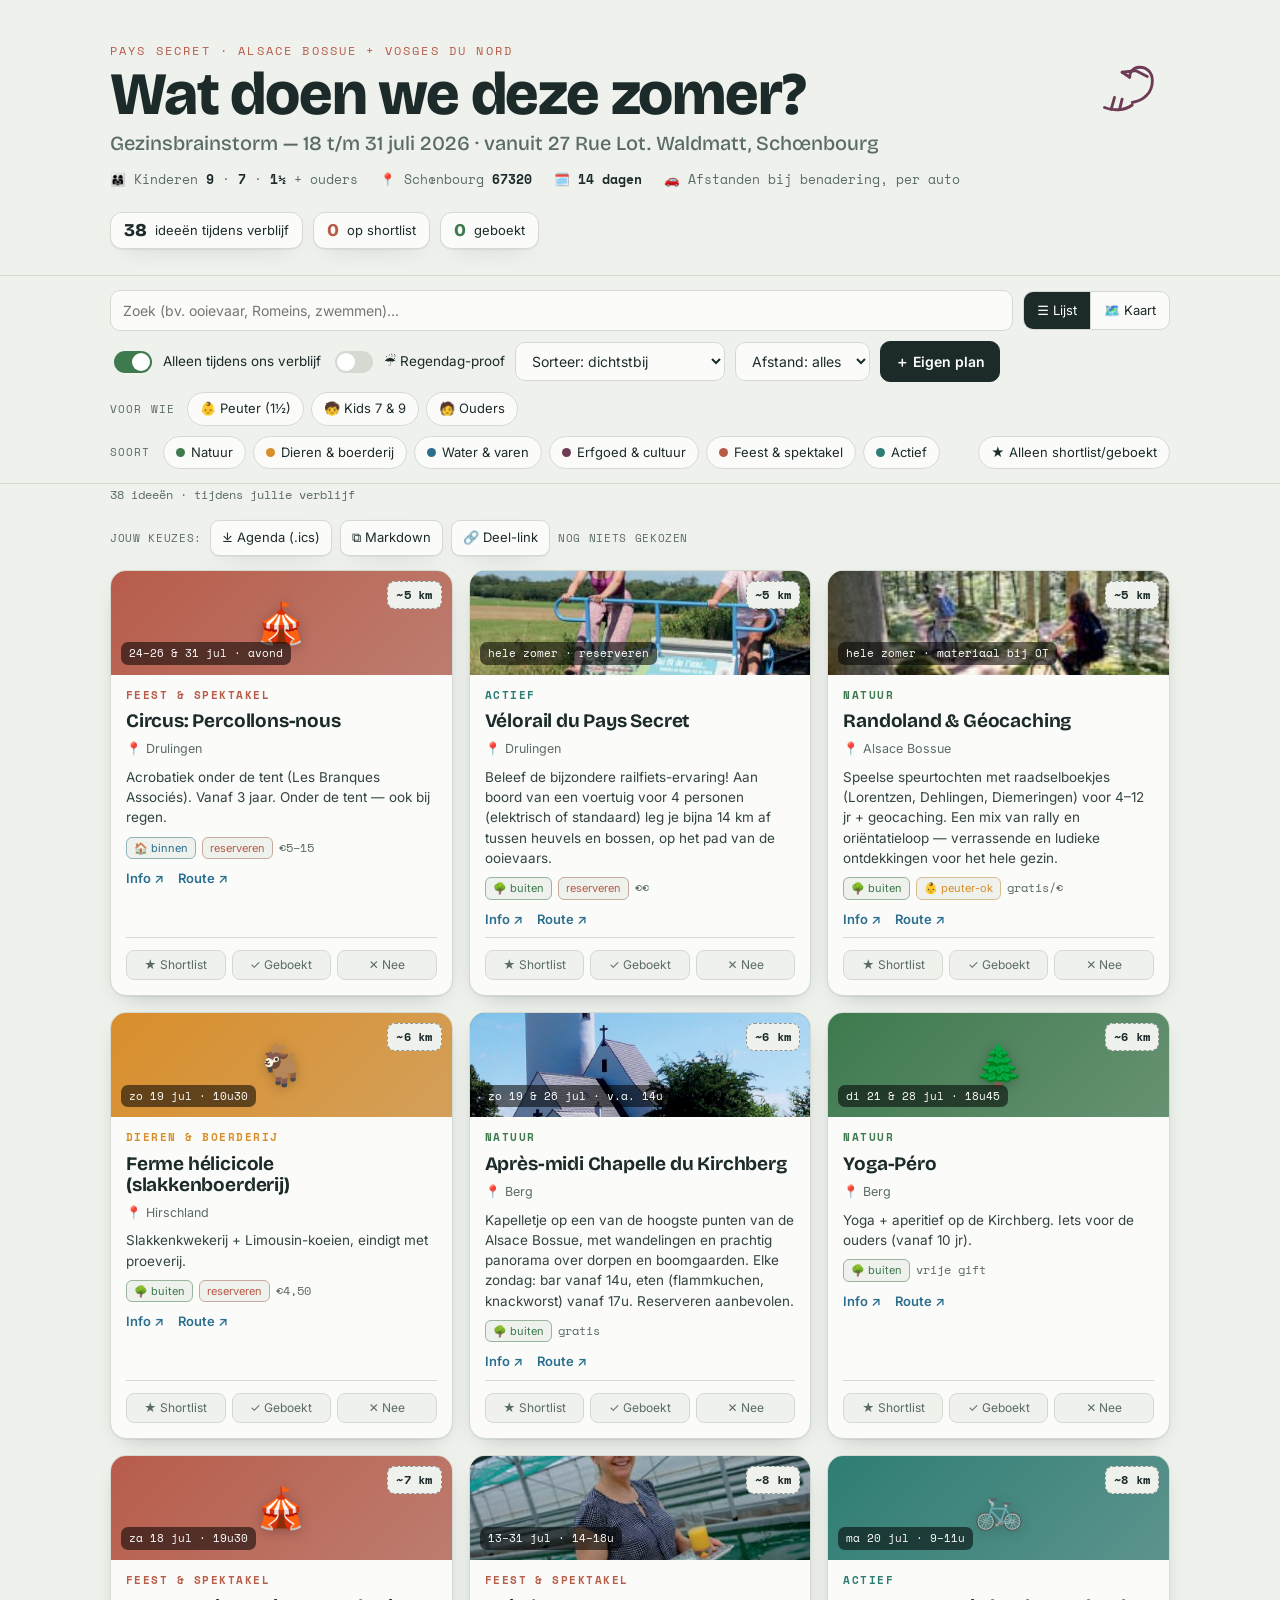
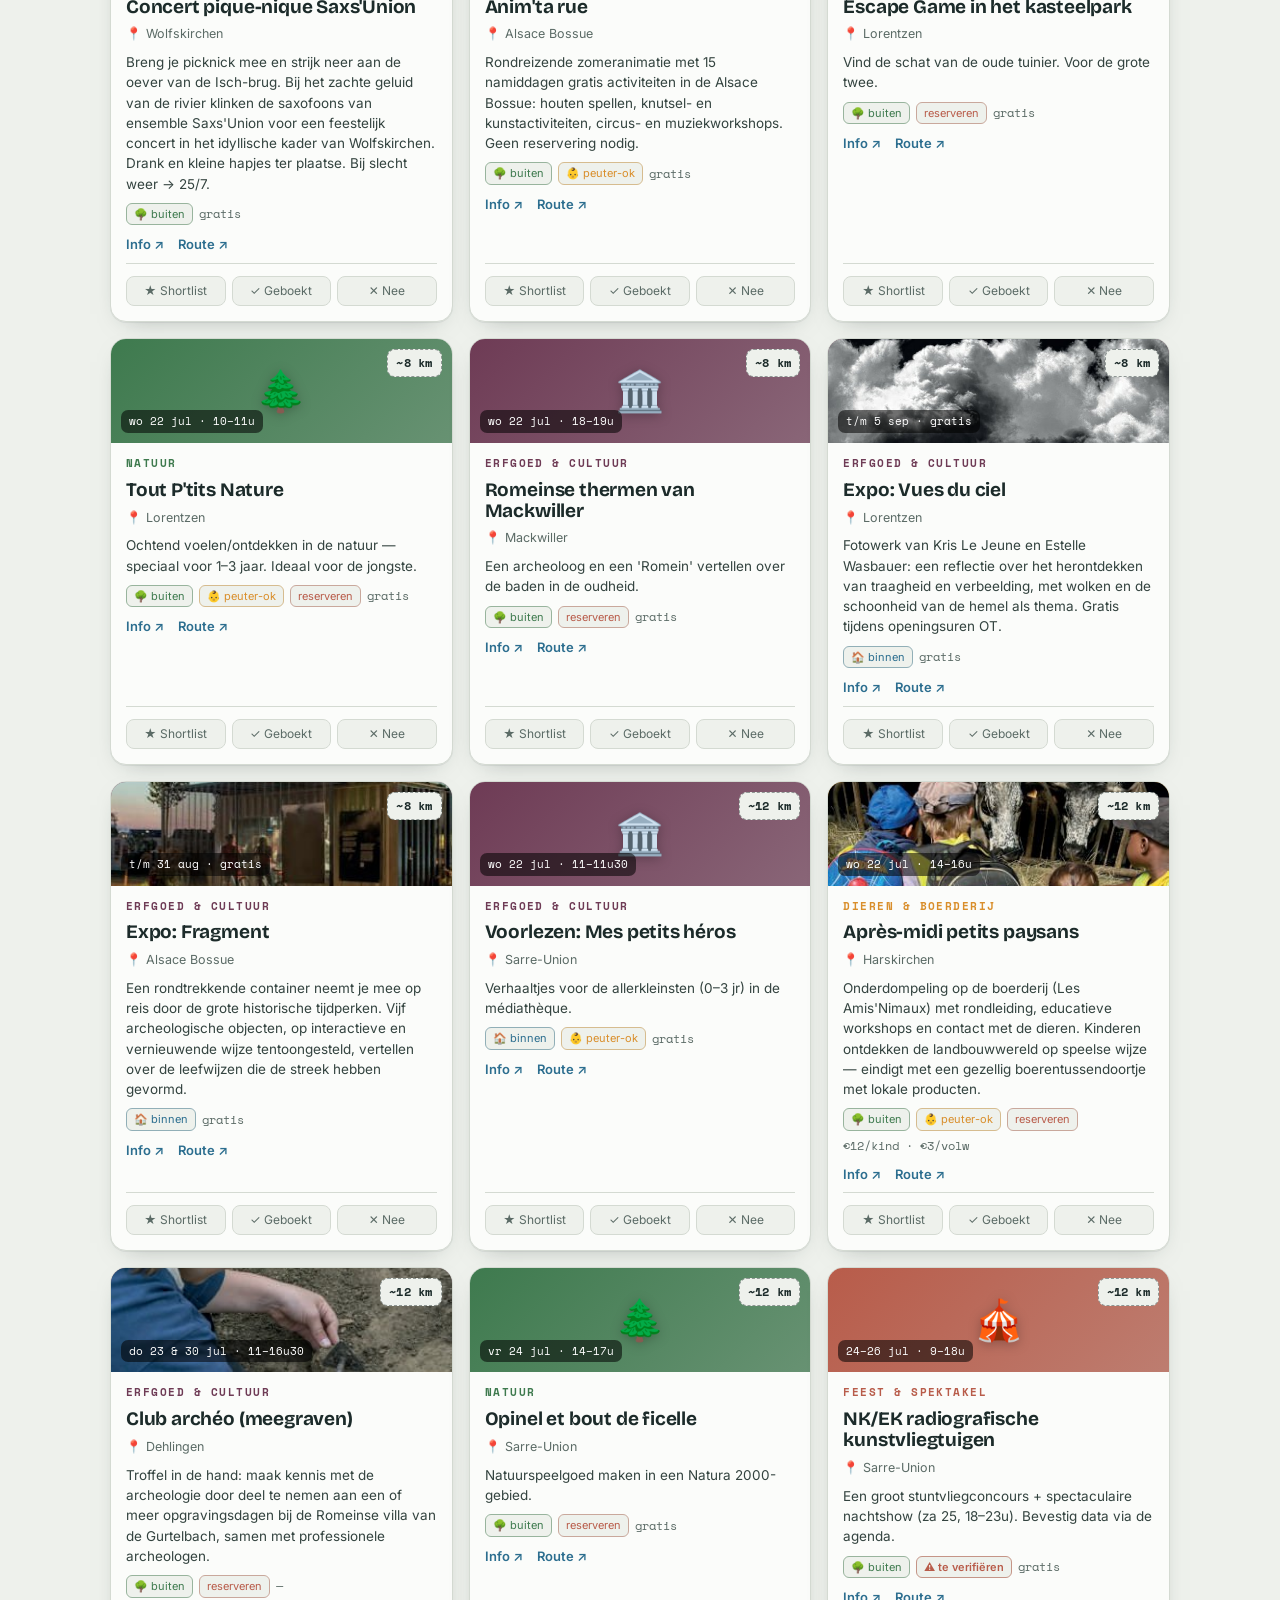
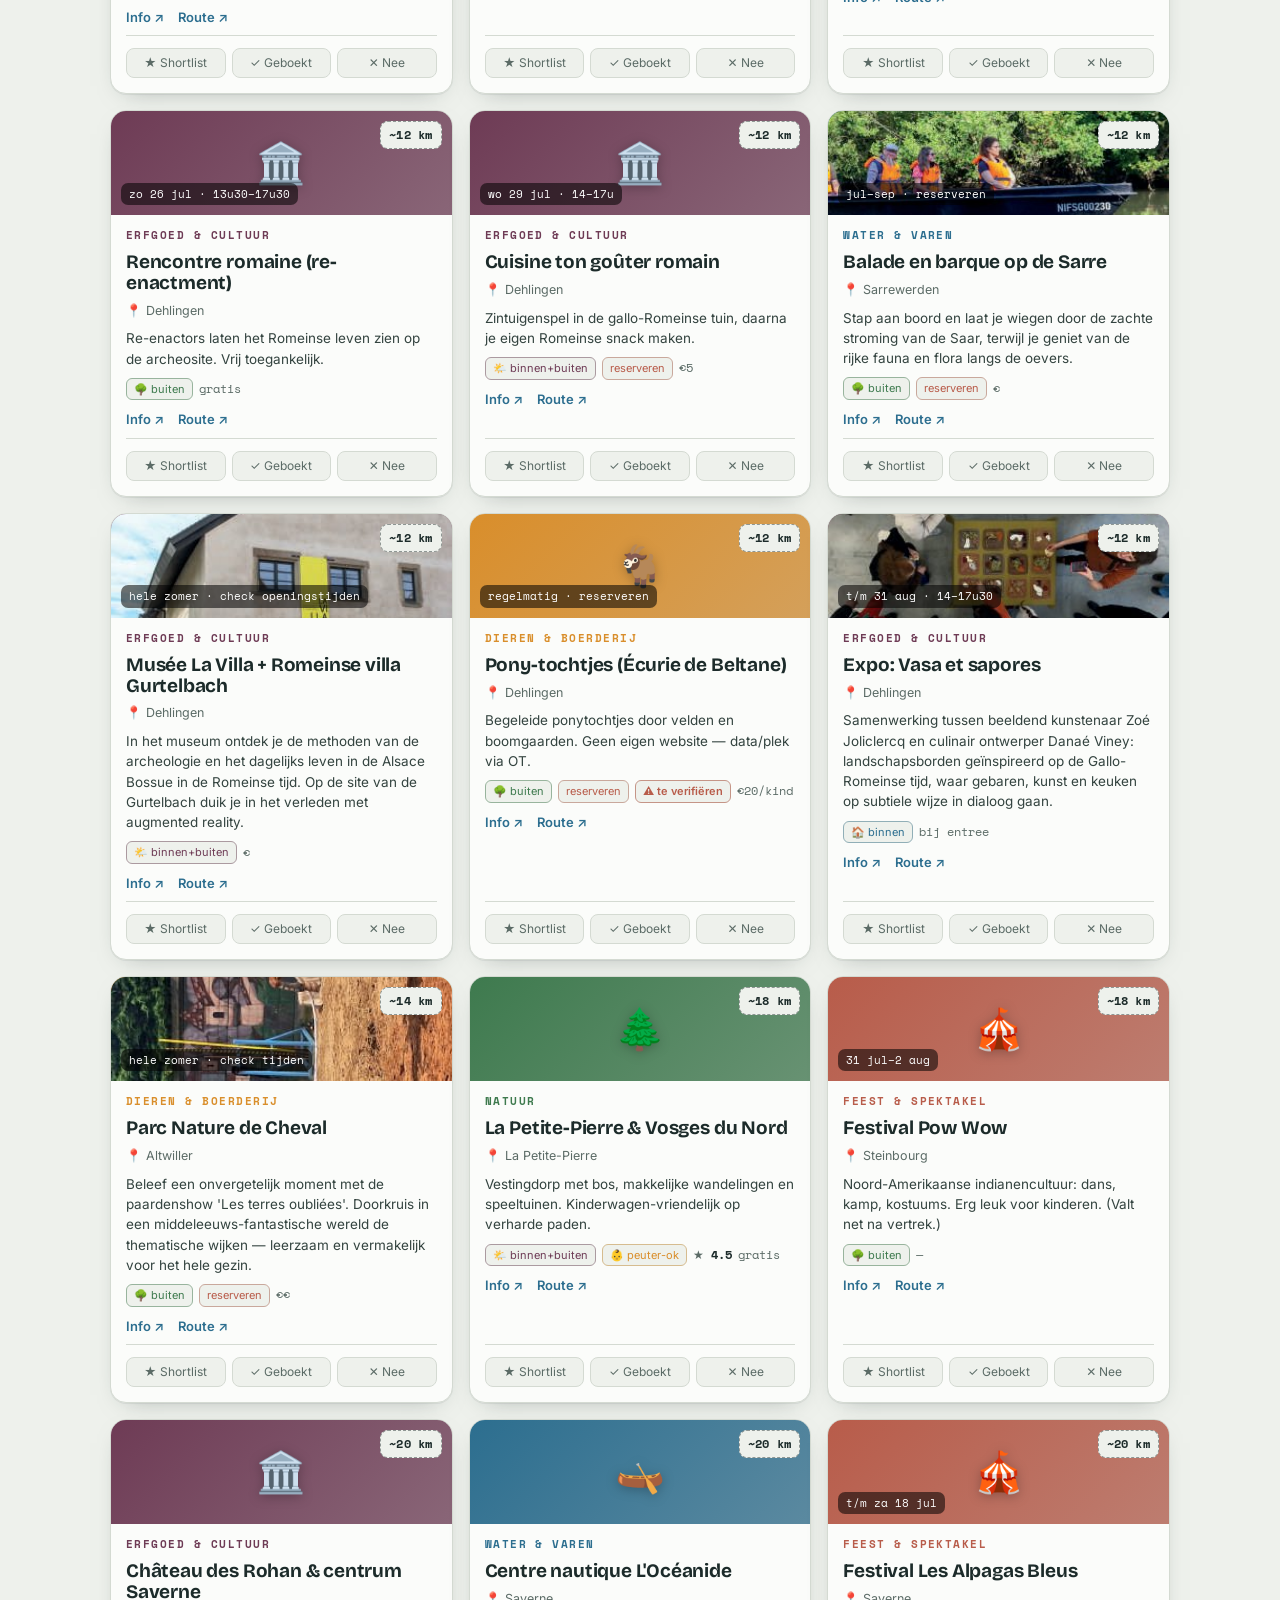
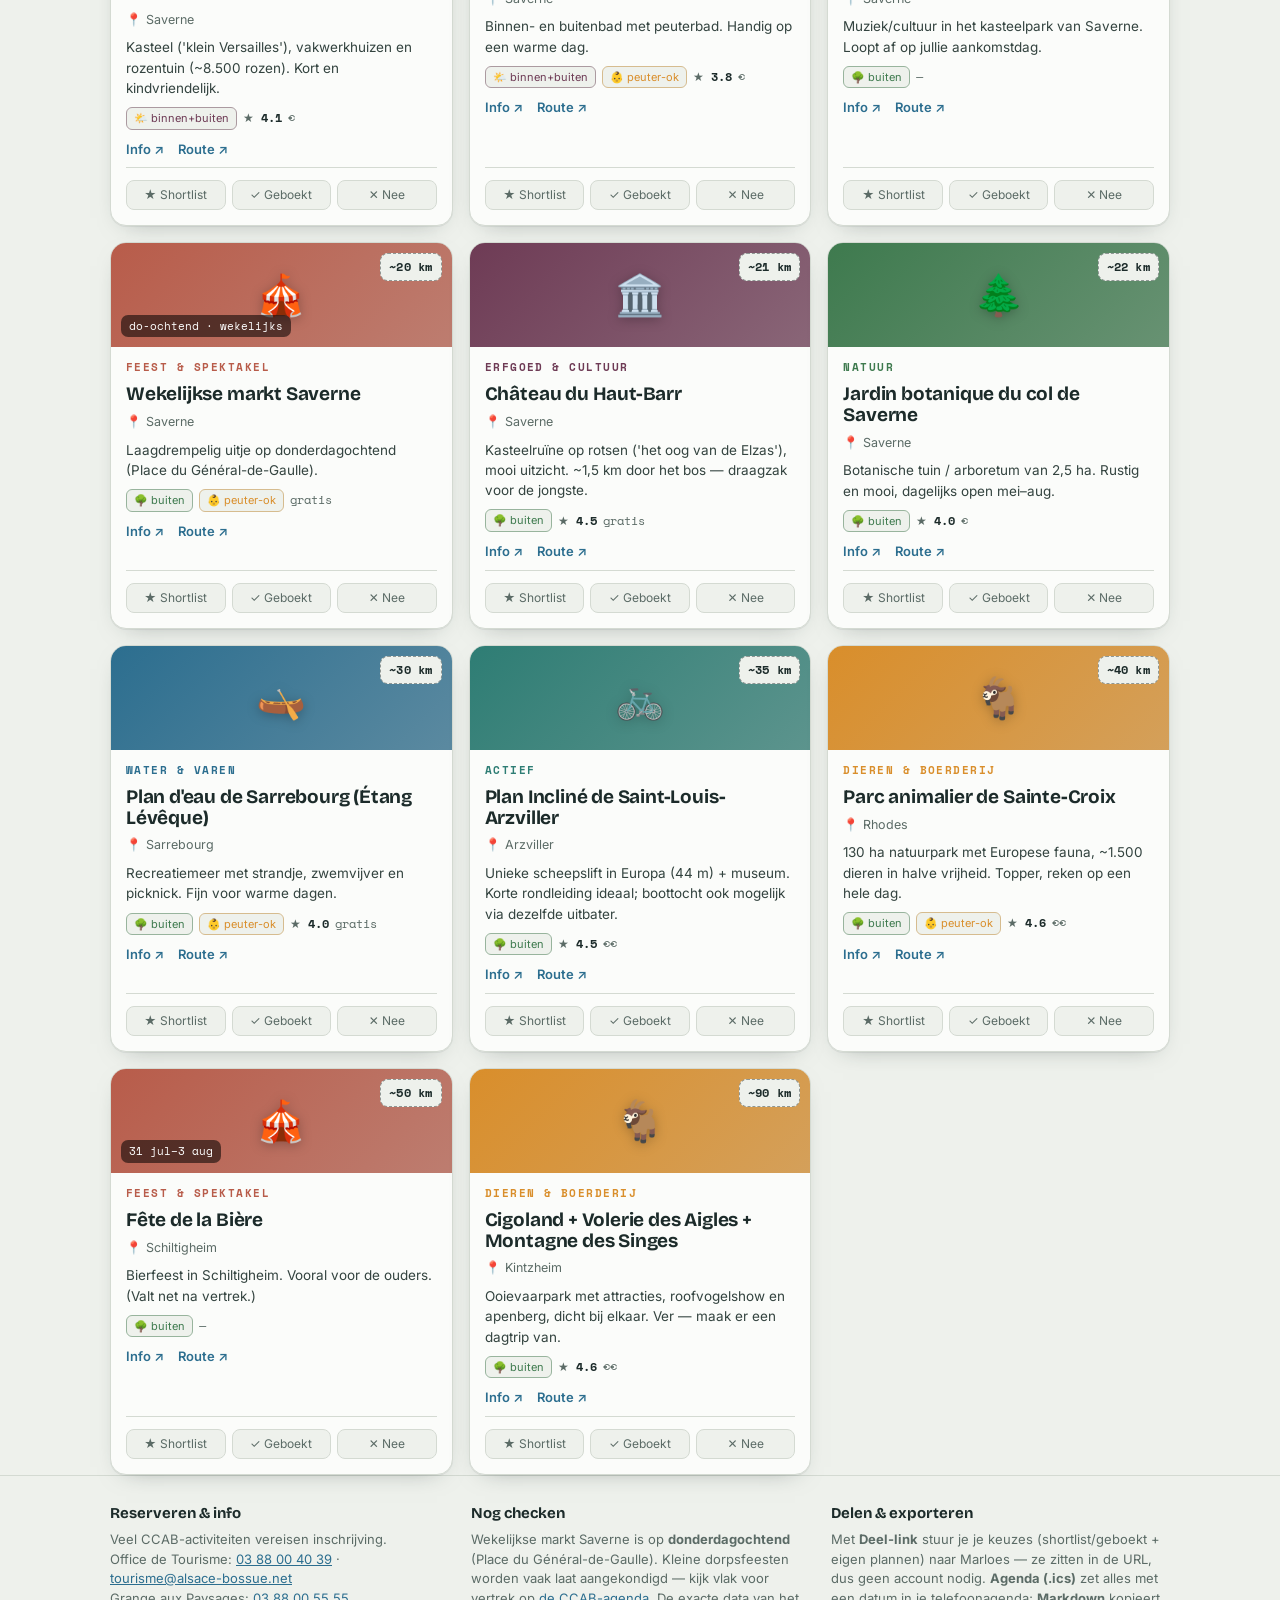
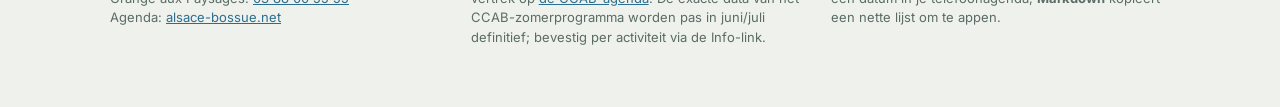
==== commit 01d0dd54: "Verrijk activiteiten met brochure-afbeeldingen en NL-teksten 12 activiteiten kregen een foto en rijk" ====
--- a/index.html
+++ b/index.html
@@ -396,17 +396,17 @@
   {id:"sarrebourg", title:"Plan d'eau de Sarrebourg (Étang Lévêque)", what:"Recreatiemeer met strandje, zwemvijver en picknick. Fijn voor warme dagen.", town:"Sarrebourg", dist:30, category:"water", tags:["peuter","kids","ouders"], env:"buiten", dates:null, rating:4.0, price:"gratis", url:"https://www.tourisme-sarrebourg.fr/fr/base-de-loisirs", img:null, source:"web"},
 
   /* ---- CCAB-zomerprogramma, BINNEN het verblijf (18–31 juli) ---- */
-  {id:"animtarue", title:"Anim'ta rue", what:"Rondreizende zomeranimatie: houten spellen, knutsel, circus, muziek. Wisselende dorpen.", town:"Alsace Bossue", dist:8, category:"feest", tags:["peuter","kids","ouders"], env:"buiten", dates:{from:"2026-07-13",to:"2026-07-31"}, whenLabel:"13–31 jul · 14–18u", rating:null, price:"gratis", book:null, url:AGENDA, img:null, source:"ccab"},
-  {id:"saxs", title:"Concert pique-nique Saxs'Union", what:"Saxofoonensemble aan de rivier bij Pont de l'Isch. Neem je picknick mee. (regen → 25/7)", town:"Wolfskirchen", dist:7, category:"feest", tags:["kids","ouders"], env:"buiten", dates:["2026-07-18"], whenLabel:"za 18 jul · 19u30", rating:null, price:"gratis", book:null, url:AGENDA, img:null, source:"ccab"},
+  {id:"animtarue", title:"Anim'ta rue", what:"Rondreizende zomeranimatie met 15 namiddagen gratis activiteiten in de Alsace Bossue: houten spellen, knutsel- en kunstactiviteiten, circus- en muziekworkshops. Geen reservering nodig.", town:"Alsace Bossue", dist:8, category:"feest", tags:["peuter","kids","ouders"], env:"buiten", dates:{from:"2026-07-13",to:"2026-07-31"}, whenLabel:"13–31 jul · 14–18u", rating:null, price:"gratis", book:null, url:AGENDA, img:"img/animtarue.jpg", source:"ccab"},
+  {id:"saxs", title:"Concert pique-nique Saxs'Union", what:"Breng je picknick mee en strijk neer aan de oever van de Isch-brug. Bij het zachte geluid van de rivier klinken de saxofoons van ensemble Saxs'Union voor een feestelijk concert in het idyllische kader van Wolfskirchen. Drank en kleine hapjes ter plaatse. Bij slecht weer → 25/7.", town:"Wolfskirchen", dist:7, category:"feest", tags:["kids","ouders"], env:"buiten", dates:["2026-07-18"], whenLabel:"za 18 jul · 19u30", rating:null, price:"gratis", book:null, url:AGENDA, img:null, source:"ccab"},
   {id:"helici19", title:"Ferme hélicicole (slakkenboerderij)", what:"Slakkenkwekerij + Limousin-koeien, eindigt met proeverij.", town:"Hirschland", dist:6, category:"dieren", tags:["kids","ouders"], env:"buiten", dates:["2026-07-19"], whenLabel:"zo 19 jul · 10u30", rating:null, price:"€4,50", book:"OT reserveren", url:AGENDA, img:null, source:"ccab"},
-  {id:"kirchberg", title:"Après-midi Chapelle du Kirchberg", what:"Een van de hoogste punten: kapel, wandeling, panorama, bar en eten.", town:"Berg", dist:6, category:"natuur", tags:["kids","ouders"], env:"buiten", dates:["2026-07-19","2026-07-26"], whenLabel:"zo 19 & 26 jul · v.a. 14u", rating:null, price:"gratis", book:null, url:AGENDA, img:null, source:"ccab"},
+  {id:"kirchberg", title:"Après-midi Chapelle du Kirchberg", what:"Kapelletje op een van de hoogste punten van de Alsace Bossue, met wandelingen en prachtig panorama over dorpen en boomgaarden. Elke zondag: bar vanaf 14u, eten (flammkuchen, knackworst) vanaf 17u. Reserveren aanbevolen.", town:"Berg", dist:6, category:"natuur", tags:["kids","ouders"], env:"buiten", dates:["2026-07-19","2026-07-26"], whenLabel:"zo 19 & 26 jul · v.a. 14u", rating:null, price:"gratis", book:null, url:AGENDA, img:"img/kirchberg.jpg", source:"ccab"},
   {id:"escape", title:"Escape Game in het kasteelpark", what:"Vind de schat van de oude tuinier. Voor de grote twee.", town:"Lorentzen", dist:8, category:"actief", tags:["kids"], env:"buiten", dates:["2026-07-20"], whenLabel:"ma 20 jul · 9–11u", rating:null, price:"gratis", book:"GAP 03 88 00 55 55", url:"https://www.grangeauxpaysages.fr", img:null, source:"ccab"},
   {id:"yogapero", title:"Yoga-Péro", what:"Yoga + aperitief op de Kirchberg. Iets voor de ouders (vanaf 10 jr).", town:"Berg", dist:6, category:"natuur", tags:["ouders"], env:"buiten", dates:["2026-07-21","2026-07-28"], whenLabel:"di 21 & 28 jul · 18u45", rating:null, price:"vrije gift", book:null, url:AGENDA, img:null, source:"ccab"},
   {id:"toutptits", title:"Tout P'tits Nature", what:"Ochtend voelen/ontdekken in de natuur — speciaal voor 1–3 jaar. Ideaal voor de jongste.", town:"Lorentzen", dist:8, category:"natuur", tags:["peuter"], env:"buiten", dates:["2026-07-22"], whenLabel:"wo 22 jul · 10–11u", rating:null, price:"gratis", book:"GAP 03 88 00 55 55", url:"https://www.grangeauxpaysages.fr", img:null, source:"ccab"},
   {id:"petitsheros", title:"Voorlezen: Mes petits héros", what:"Verhaaltjes voor de allerkleinsten (0–3 jr) in de médiathèque.", town:"Sarre-Union", dist:12, category:"erfgoed", tags:["peuter"], env:"binnen", dates:["2026-07-22"], whenLabel:"wo 22 jul · 11–11u30", rating:null, price:"gratis", book:null, url:AGENDA, img:null, source:"ccab"},
-  {id:"petitspaysans", title:"Après-midi petits paysans", what:"Boerderij-immersie: dieren, werkplaatsjes, boerengoûter. Vanaf 18 maanden — dus alle drie.", town:"Harskirchen", dist:12, category:"dieren", tags:["peuter","kids"], env:"buiten", dates:["2026-07-22"], whenLabel:"wo 22 jul · 14–16u", rating:null, price:"€12/kind · €3/volw", book:"OT reserveren", url:AGENDA, img:null, source:"ccab"},
+  {id:"petitspaysans", title:"Après-midi petits paysans", what:"Onderdompeling op de boerderij (Les Amis'Nimaux) met rondleiding, educatieve workshops en contact met de dieren. Kinderen ontdekken de landbouwwereld op speelse wijze — eindigt met een gezellig boerentussendoortje met lokale producten.", town:"Harskirchen", dist:12, category:"dieren", tags:["peuter","kids"], env:"buiten", dates:["2026-07-22"], whenLabel:"wo 22 jul · 14–16u", rating:null, price:"€12/kind · €3/volw", book:"OT reserveren", url:AGENDA, img:"img/petitspaysans.jpg", source:"ccab"},
   {id:"thermes", title:"Romeinse thermen van Mackwiller", what:"Een archeoloog en een 'Romein' vertellen over de baden in de oudheid.", town:"Mackwiller", dist:8, category:"erfgoed", tags:["kids","ouders"], env:"buiten", dates:["2026-07-22"], whenLabel:"wo 22 jul · 18–19u", rating:null, price:"gratis", book:"OT reserveren", url:"https://www.cip-lavilla.fr", img:null, source:"ccab"},
-  {id:"clubarcheo", title:"Club archéo (meegraven)", what:"Met troffel meedoen aan een echte opgraving op de Romeinse villa.", town:"Dehlingen", dist:12, category:"erfgoed", tags:["kids"], env:"buiten", dates:["2026-07-23","2026-07-30"], whenLabel:"do 23 & 30 jul · 11–16u30", rating:null, price:"—", book:"OT reserveren", url:"https://www.cip-lavilla.fr", img:null, source:"ccab"},
+  {id:"clubarcheo", title:"Club archéo (meegraven)", what:"Troffel in de hand: maak kennis met de archeologie door deel te nemen aan een of meer opgravingsdagen bij de Romeinse villa van de Gurtelbach, samen met professionele archeologen.", town:"Dehlingen", dist:12, category:"erfgoed", tags:["kids"], env:"buiten", dates:["2026-07-23","2026-07-30"], whenLabel:"do 23 & 30 jul · 11–16u30", rating:null, price:"—", book:"OT reserveren", url:"https://www.cip-lavilla.fr", img:"img/clubarcheo.jpg", source:"ccab"},
   {id:"opinel", title:"Opinel et bout de ficelle", what:"Natuurspeelgoed maken in een Natura 2000-gebied.", town:"Sarre-Union", dist:12, category:"natuur", tags:["kids"], env:"buiten", dates:["2026-07-24"], whenLabel:"vr 24 jul · 14–17u", rating:null, price:"gratis", book:"GAP 03 88 00 55 55", url:"https://www.grangeauxpaysages.fr", img:null, source:"ccab"},
   {id:"percollons", title:"Circus: Percollons-nous", what:"Acrobatiek onder de tent (Les Branques Associés). Vanaf 3 jaar. Onder de tent — ook bij regen.", town:"Drulingen", dist:5, category:"feest", tags:["kids","ouders"], env:"binnen", dates:["2026-07-24","2026-07-25","2026-07-26","2026-07-31"], whenLabel:"24–26 & 31 jul · avond", rating:null, price:"€5–15", book:"sms 06 10 43 08 55", url:AGENDA, img:null, source:"ccab"},
   {id:"rcvliegtuig", title:"NK/EK radiografische kunstvliegtuigen", what:"Een groot stuntvliegconcours + spectaculaire nachtshow (za 25, 18–23u). Bevestig data via de agenda.", town:"Sarre-Union", dist:12, category:"feest", tags:["kids","ouders"], env:"buiten", dates:{from:"2026-07-24",to:"2026-07-26"}, whenLabel:"24–26 jul · 9–18u", rating:null, price:"gratis", book:null, url:AGENDA, img:null, source:"ccab", verify:true},
@@ -417,17 +417,17 @@
   {id:"biere", title:"Fête de la Bière", what:"Bierfeest in Schiltigheim. Vooral voor de ouders. (Valt net na vertrek.)", town:"Schiltigheim", dist:50, category:"feest", tags:["ouders"], env:"buiten", dates:{from:"2026-07-31",to:"2026-08-03"}, whenLabel:"31 jul–3 aug", rating:null, price:"—", book:null, url:"https://www.ville-schiltigheim.fr/culture-sports-et-loisirs/grands-evenements/fete-de-la-biere-et-braderie-de-lucas/", img:null, source:"web"},
 
   /* ---- CCAB — de hele zomer beschikbaar (op afspraak) ---- */
-  {id:"velorail", title:"Vélorail du Pays Secret", what:"Railfiets voor 4 personen, ~14 km langs het 'ooievaarspad' vanaf de oude melkfabriek. Vlakbij.", town:"Drulingen", dist:5, category:"actief", tags:["kids","ouders"], env:"buiten", dates:null, whenLabel:"hele zomer · reserveren", rating:null, price:"€€", book:"07 66 49 29 09", url:"https://lesvelorailsdugrandest.fr/vallee-du-pays-secret/", img:null, source:"ccab"},
-  {id:"barque", title:"Balade en barque op de Sarre", what:"Rustig platbodembootje op de rivier vanaf de Moulin de Sarrewerden, kijken naar flora en fauna.", town:"Sarrewerden", dist:12, category:"water", tags:["kids","ouders"], env:"buiten", dates:null, whenLabel:"jul–sep · reserveren", rating:null, price:"€", book:"OT 03 88 00 40 39", url:"https://www.alsace-bossue.net/decouvrir/incontournables1.html?titre=decouverte-de-la-sarre-en-barques&fiche=270004751", img:null, source:"ccab"},
-  {id:"chevalpark", title:"Parc Nature de Cheval", what:"Paardenpark in Altwiller met spektakel, mini-boerderij en familieroutes.", town:"Altwiller", dist:14, category:"dieren", tags:["kids","ouders"], env:"buiten", dates:null, whenLabel:"hele zomer · check tijden", rating:null, price:"€€", book:"03 88 01 45 21", url:"https://www.parc-naturedecheval.fr", img:null, source:"ccab"},
-  {id:"randoland", title:"Randoland & Géocaching", what:"Speurtochten met raadselboekjes (Lorentzen, Dehlingen, Diemeringen) voor 4–12 jr + geocaching.", town:"Alsace Bossue", dist:5, category:"natuur", tags:["peuter","kids","ouders"], env:"buiten", dates:null, whenLabel:"hele zomer · materiaal bij OT", rating:null, price:"gratis/€", book:null, url:"https://www.alsace-bossue.net", img:null, source:"ccab"},
-  {id:"musee", title:"Musée La Villa + Romeinse villa Gurtelbach", what:"Archeologiemuseum (binnen) + de openluchtsite van de Romeinse villa (~1 km), met augmented reality.", town:"Dehlingen", dist:12, category:"erfgoed", tags:["kids","ouders"], env:"beide", dates:null, whenLabel:"hele zomer · check openingstijden", rating:null, price:"€", book:null, url:"https://www.cip-lavilla.fr", img:null, source:"ccab"},
+  {id:"velorail", title:"Vélorail du Pays Secret", what:"Beleef de bijzondere railfiets-ervaring! Aan boord van een voertuig voor 4 personen (elektrisch of standaard) leg je bijna 14 km af tussen heuvels en bossen, op het pad van de ooievaars.", town:"Drulingen", dist:5, category:"actief", tags:["kids","ouders"], env:"buiten", dates:null, whenLabel:"hele zomer · reserveren", rating:null, price:"€€", book:"07 66 49 29 09", url:"https://lesvelorailsdugrandest.fr/vallee-du-pays-secret/", img:"img/velorail.jpg", source:"ccab"},
+  {id:"barque", title:"Balade en barque op de Sarre", what:"Stap aan boord en laat je wiegen door de zachte stroming van de Saar, terwijl je geniet van de rijke fauna en flora langs de oevers.", town:"Sarrewerden", dist:12, category:"water", tags:["kids","ouders"], env:"buiten", dates:null, whenLabel:"jul–sep · reserveren", rating:null, price:"€", book:"OT 03 88 00 40 39", url:"https://www.alsace-bossue.net/decouvrir/incontournables1.html?titre=decouverte-de-la-sarre-en-barques&fiche=270004751", img:"img/barque.jpg", source:"ccab"},
+  {id:"chevalpark", title:"Parc Nature de Cheval", what:"Beleef een onvergetelijk moment met de paardenshow 'Les terres oubliées'. Doorkruis in een middeleeuws-fantastische wereld de thematische wijken — leerzaam en vermakelijk voor het hele gezin.", town:"Altwiller", dist:14, category:"dieren", tags:["kids","ouders"], env:"buiten", dates:null, whenLabel:"hele zomer · check tijden", rating:null, price:"€€", book:"03 88 01 45 21", url:"https://www.parc-naturedecheval.fr", img:"img/chevalpark.jpg", source:"ccab"},
+  {id:"randoland", title:"Randoland & Géocaching", what:"Speelse speurtochten met raadselboekjes (Lorentzen, Dehlingen, Diemeringen) voor 4–12 jr + geocaching. Een mix van rally en oriëntatieloop — verrassende en ludieke ontdekkingen voor het hele gezin.", town:"Alsace Bossue", dist:5, category:"natuur", tags:["peuter","kids","ouders"], env:"buiten", dates:null, whenLabel:"hele zomer · materiaal bij OT", rating:null, price:"gratis/€", book:null, url:"https://www.alsace-bossue.net", img:"img/randoland.jpg", source:"ccab"},
+  {id:"musee", title:"Musée La Villa + Romeinse villa Gurtelbach", what:"In het museum ontdek je de methoden van de archeologie en het dagelijks leven in de Alsace Bossue in de Romeinse tijd. Op de site van de Gurtelbach duik je in het verleden met augmented reality.", town:"Dehlingen", dist:12, category:"erfgoed", tags:["kids","ouders"], env:"beide", dates:null, whenLabel:"hele zomer · check openingstijden", rating:null, price:"€", book:null, url:"https://www.cip-lavilla.fr", img:"img/musee.jpg", source:"ccab"},
   {id:"poney", title:"Pony-tochtjes (Écurie de Beltane)", what:"Begeleide ponytochtjes door velden en boomgaarden. Geen eigen website — data/plek via OT.", town:"Dehlingen", dist:12, category:"dieren", tags:["kids"], env:"buiten", dates:null, whenLabel:"regelmatig · reserveren", rating:null, price:"€20/kind", book:"06 71 09 33 41", url:AGENDA, img:null, source:"ccab", verify:true},
 
   /* ---- Exposities (lopen je hele verblijf, gratis tenzij anders) ---- */
-  {id:"vuesduciel", title:"Expo: Vues du ciel", what:"Fotowerk over de lucht en het vertragen. Gratis tijdens openingsuren OT.", town:"Lorentzen", dist:8, category:"erfgoed", tags:["kids","ouders"], env:"binnen", dates:{from:"2026-05-26",to:"2026-09-05"}, whenLabel:"t/m 5 sep · gratis", rating:null, price:"gratis", book:null, url:"https://www.alsace-bossue.net", img:null, source:"ccab"},
-  {id:"fragment", title:"Expo: Fragment", what:"Rondreizende container met 5 archeologische objecten, interactief. In 3 dorpen.", town:"Alsace Bossue", dist:8, category:"erfgoed", tags:["kids","ouders"], env:"binnen", dates:{from:"2026-07-01",to:"2026-08-31"}, whenLabel:"t/m 31 aug · gratis", rating:null, price:"gratis", book:null, url:"https://www.cip-lavilla.fr", img:null, source:"ccab"},
-  {id:"vasa", title:"Expo: Vasa et sapores", what:"Kunst + culinair design rond gallo-Romeinse 'landschaps-borden'.", town:"Dehlingen", dist:12, category:"erfgoed", tags:["kids","ouders"], env:"binnen", dates:{from:"2026-07-01",to:"2026-08-31"}, whenLabel:"t/m 31 aug · 14–17u30", rating:null, price:"bij entree", book:null, url:"https://www.cip-lavilla.fr", img:null, source:"ccab"},
+  {id:"vuesduciel", title:"Expo: Vues du ciel", what:"Fotowerk van Kris Le Jeune en Estelle Wasbauer: een reflectie over het herontdekken van traagheid en verbeelding, met wolken en de schoonheid van de hemel als thema. Gratis tijdens openingsuren OT.", town:"Lorentzen", dist:8, category:"erfgoed", tags:["kids","ouders"], env:"binnen", dates:{from:"2026-05-26",to:"2026-09-05"}, whenLabel:"t/m 5 sep · gratis", rating:null, price:"gratis", book:null, url:"https://www.alsace-bossue.net", img:"img/vuesduciel.jpg", source:"ccab"},
+  {id:"fragment", title:"Expo: Fragment", what:"Een rondtrekkende container neemt je mee op reis door de grote historische tijdperken. Vijf archeologische objecten, op interactieve en vernieuwende wijze tentoongesteld, vertellen over de leefwijzen die de streek hebben gevormd.", town:"Alsace Bossue", dist:8, category:"erfgoed", tags:["kids","ouders"], env:"binnen", dates:{from:"2026-07-01",to:"2026-08-31"}, whenLabel:"t/m 31 aug · gratis", rating:null, price:"gratis", book:null, url:"https://www.cip-lavilla.fr", img:"img/fragment.jpg", source:"ccab"},
+  {id:"vasa", title:"Expo: Vasa et sapores", what:"Samenwerking tussen beeldend kunstenaar Zoé Joliclercq en culinair ontwerper Danaé Viney: landschapsborden geïnspireerd op de Gallo-Romeinse tijd, waar gebaren, kunst en keuken op subtiele wijze in dialoog gaan.", town:"Dehlingen", dist:12, category:"erfgoed", tags:["kids","ouders"], env:"binnen", dates:{from:"2026-07-01",to:"2026-08-31"}, whenLabel:"t/m 31 aug · 14–17u30", rating:null, price:"bij entree", book:null, url:"https://www.cip-lavilla.fr", img:"img/vasa.jpg", source:"ccab"},
 
   /* ---- Zelf checken ---- */
   {id:"marktsaverne", title:"Wekelijkse markt Saverne", what:"Laagdrempelig uitje op donderdagochtend (Place du Général-de-Gaulle).", town:"Saverne", dist:20, category:"feest", tags:["peuter","kids","ouders"], env:"buiten", dates:null, whenLabel:"do-ochtend · wekelijks", rating:null, price:"gratis", book:null, url:"https://www.saverne.fr/notre-ville/foires-et-marches/", img:null, source:"web"},
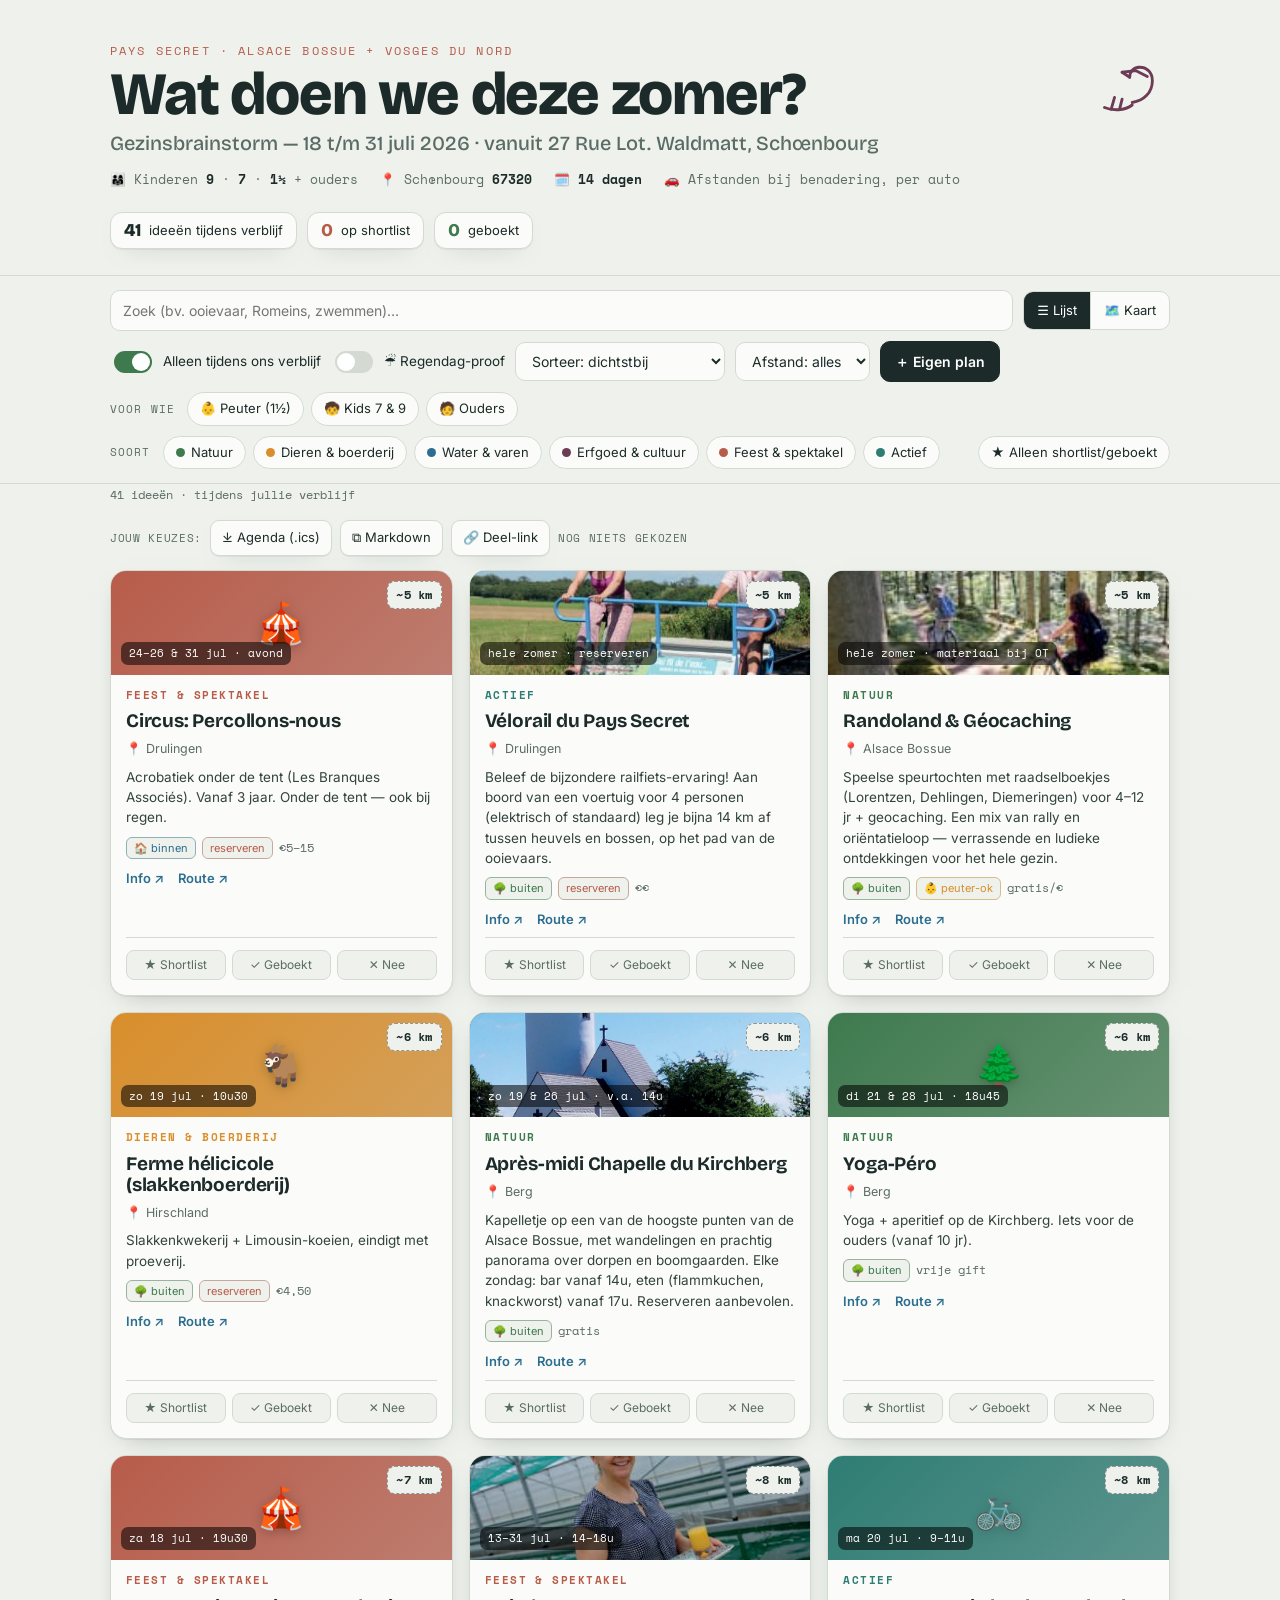
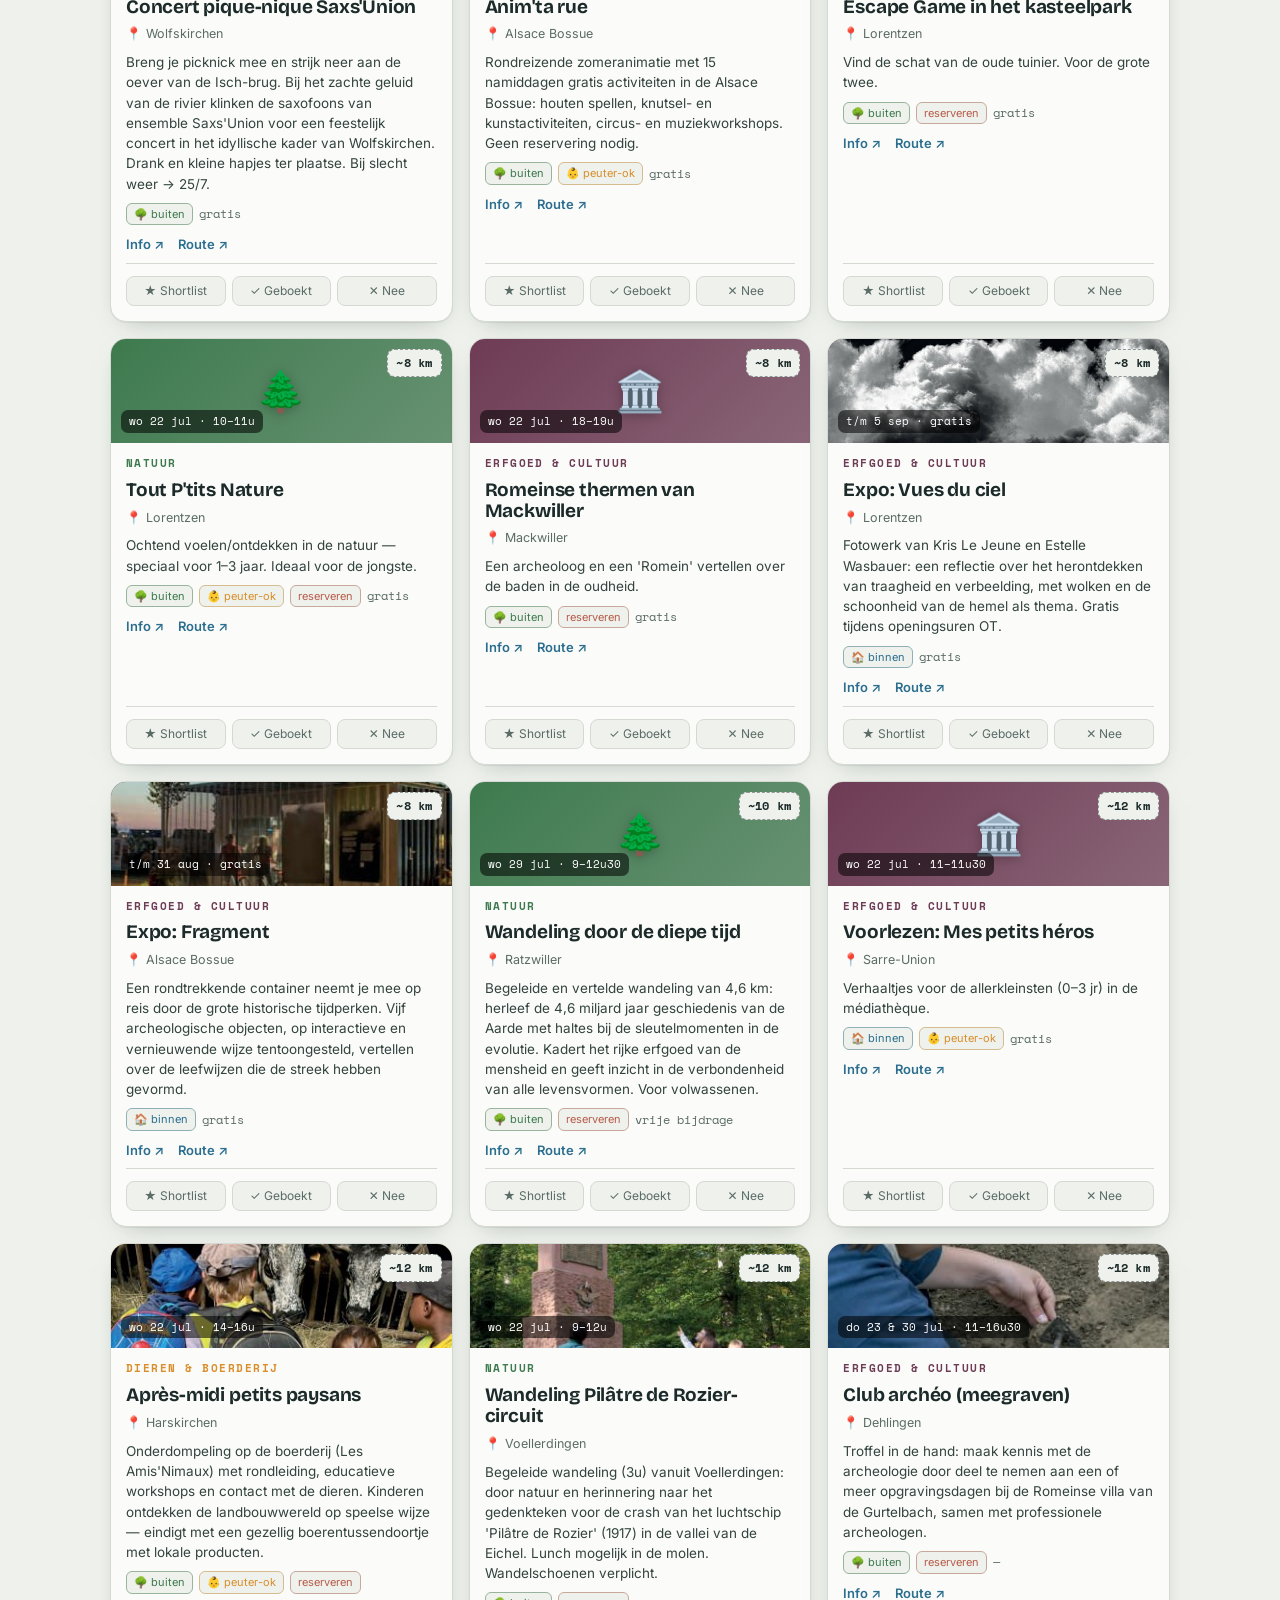
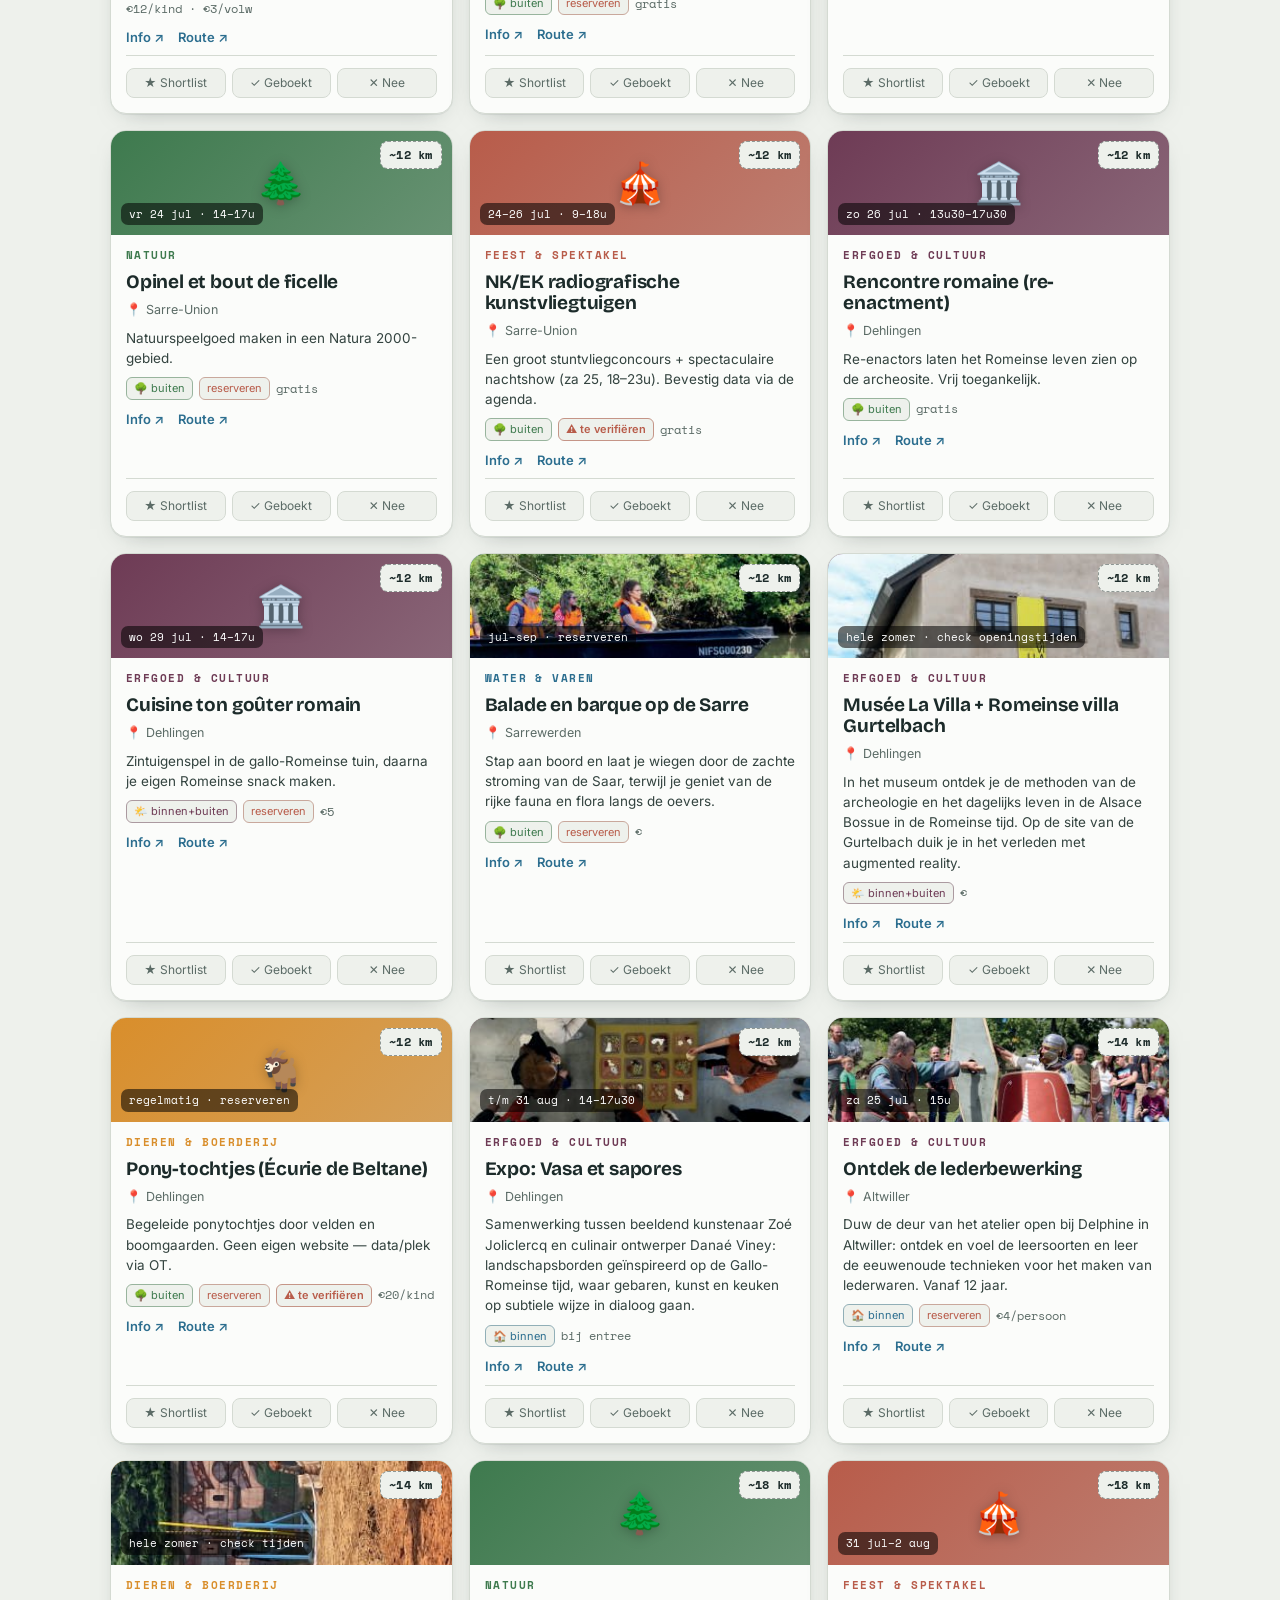
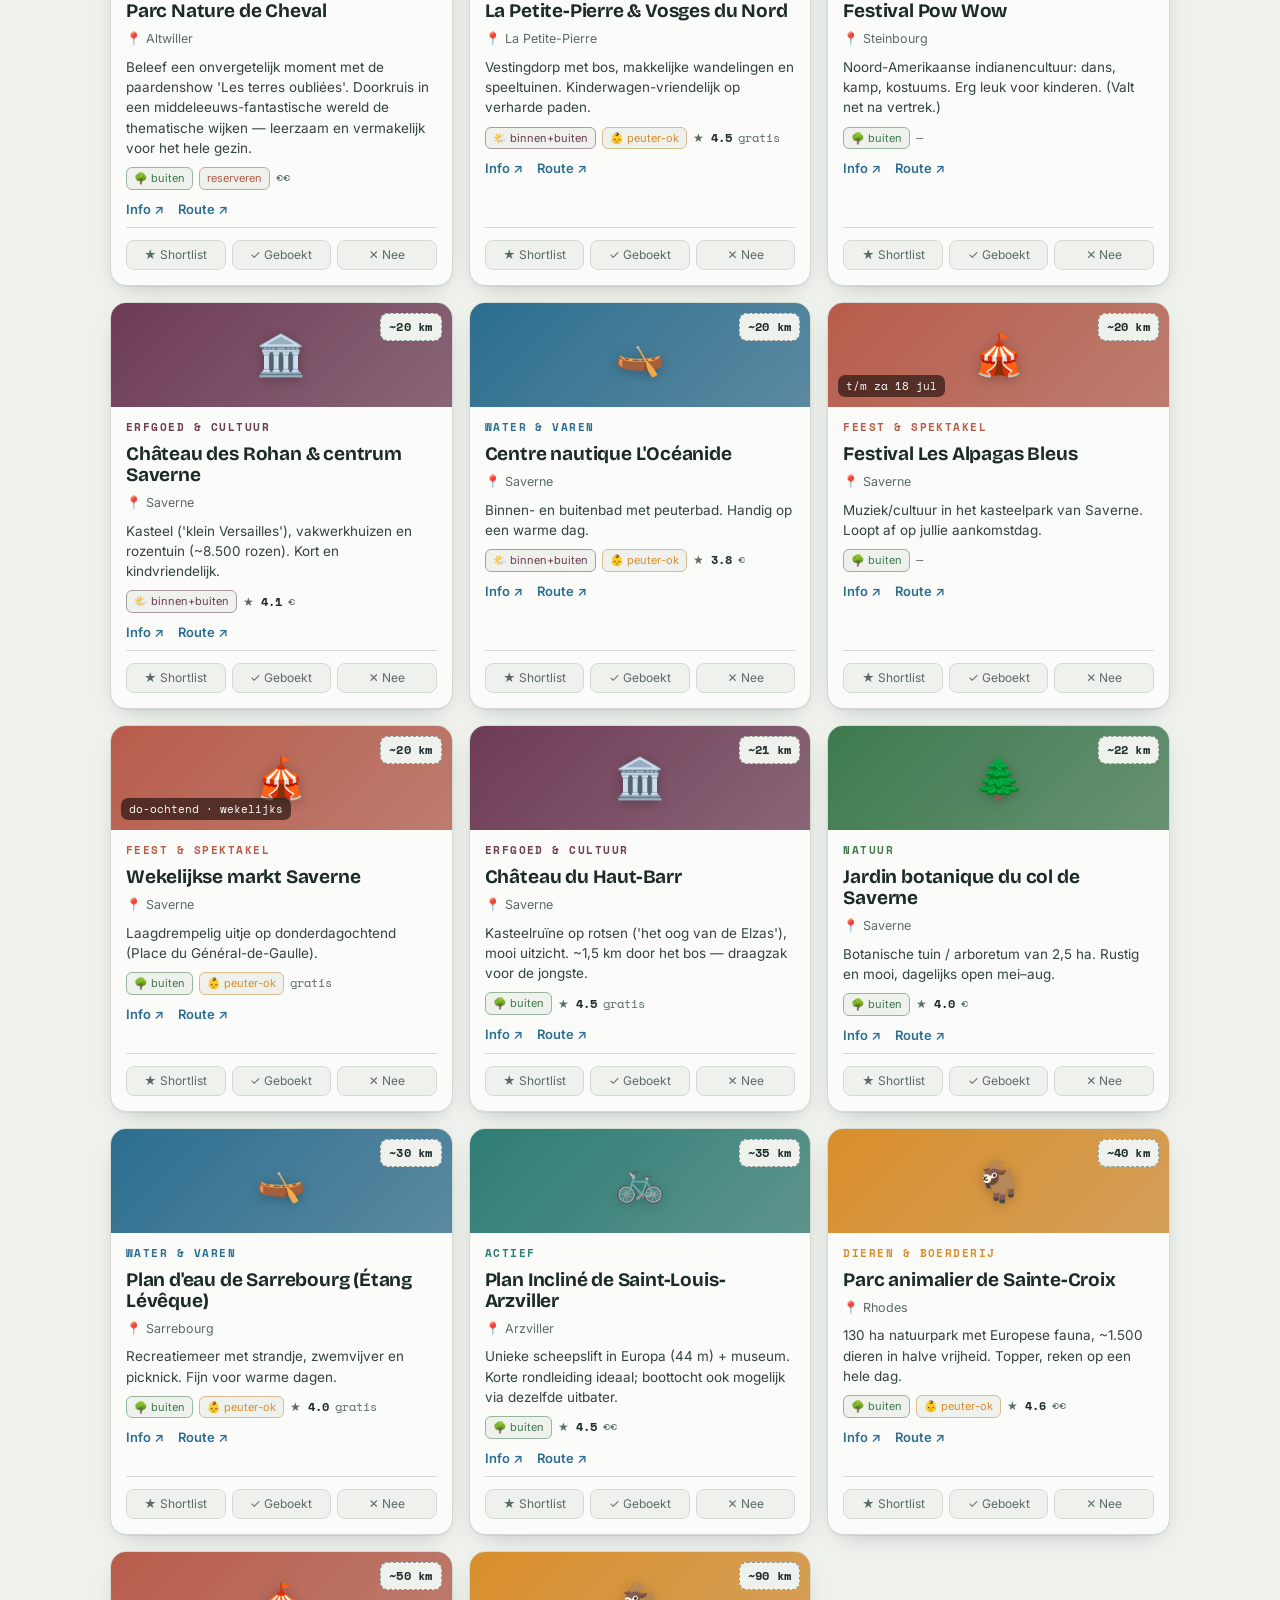
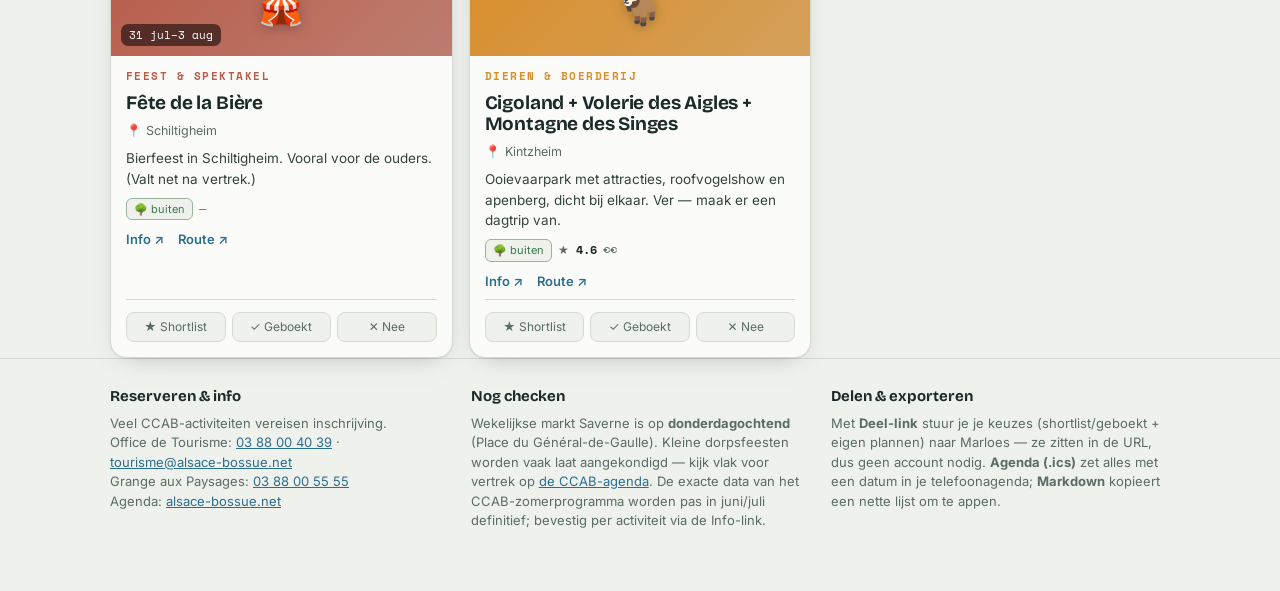
==== commit ec6e671e: "Voeg 3 ontbrekende brochure-activiteiten toe - Wandeling Pilâtre de Rozier-circuit (wo 22 jul, Voell" ====
--- a/index.html
+++ b/index.html
@@ -381,6 +381,8 @@
   "Steinbourg":[48.7567,7.4042],
   "Schiltigheim":[48.6075,7.7508],
   "Alsace Bossue":[48.8800,7.1400],
+  "Voellerdingen":[48.9122,7.0881],
+  "Ratzwiller":[48.9028,7.1328],
 };
 
 const ACTIVITIES = [
@@ -406,11 +408,14 @@
   {id:"petitsheros", title:"Voorlezen: Mes petits héros", what:"Verhaaltjes voor de allerkleinsten (0–3 jr) in de médiathèque.", town:"Sarre-Union", dist:12, category:"erfgoed", tags:["peuter"], env:"binnen", dates:["2026-07-22"], whenLabel:"wo 22 jul · 11–11u30", rating:null, price:"gratis", book:null, url:AGENDA, img:null, source:"ccab"},
   {id:"petitspaysans", title:"Après-midi petits paysans", what:"Onderdompeling op de boerderij (Les Amis'Nimaux) met rondleiding, educatieve workshops en contact met de dieren. Kinderen ontdekken de landbouwwereld op speelse wijze — eindigt met een gezellig boerentussendoortje met lokale producten.", town:"Harskirchen", dist:12, category:"dieren", tags:["peuter","kids"], env:"buiten", dates:["2026-07-22"], whenLabel:"wo 22 jul · 14–16u", rating:null, price:"€12/kind · €3/volw", book:"OT reserveren", url:AGENDA, img:"img/petitspaysans.jpg", source:"ccab"},
   {id:"thermes", title:"Romeinse thermen van Mackwiller", what:"Een archeoloog en een 'Romein' vertellen over de baden in de oudheid.", town:"Mackwiller", dist:8, category:"erfgoed", tags:["kids","ouders"], env:"buiten", dates:["2026-07-22"], whenLabel:"wo 22 jul · 18–19u", rating:null, price:"gratis", book:"OT reserveren", url:"https://www.cip-lavilla.fr", img:null, source:"ccab"},
+  {id:"pilatre", title:"Wandeling Pilâtre de Rozier-circuit", what:"Begeleide wandeling (3u) vanuit Voellerdingen: door natuur en herinnering naar het gedenkteken voor de crash van het luchtschip 'Pilâtre de Rozier' (1917) in de vallei van de Eichel. Lunch mogelijk in de molen. Wandelschoenen verplicht.", town:"Voellerdingen", dist:12, category:"natuur", tags:["kids","ouders"], env:"buiten", dates:["2026-07-22"], whenLabel:"wo 22 jul · 9–12u", rating:null, price:"gratis", book:"OT 03 88 00 40 39", url:AGENDA, img:"img/pilatre.jpg", source:"ccab"},
   {id:"clubarcheo", title:"Club archéo (meegraven)", what:"Troffel in de hand: maak kennis met de archeologie door deel te nemen aan een of meer opgravingsdagen bij de Romeinse villa van de Gurtelbach, samen met professionele archeologen.", town:"Dehlingen", dist:12, category:"erfgoed", tags:["kids"], env:"buiten", dates:["2026-07-23","2026-07-30"], whenLabel:"do 23 & 30 jul · 11–16u30", rating:null, price:"—", book:"OT reserveren", url:"https://www.cip-lavilla.fr", img:"img/clubarcheo.jpg", source:"ccab"},
   {id:"opinel", title:"Opinel et bout de ficelle", what:"Natuurspeelgoed maken in een Natura 2000-gebied.", town:"Sarre-Union", dist:12, category:"natuur", tags:["kids"], env:"buiten", dates:["2026-07-24"], whenLabel:"vr 24 jul · 14–17u", rating:null, price:"gratis", book:"GAP 03 88 00 55 55", url:"https://www.grangeauxpaysages.fr", img:null, source:"ccab"},
   {id:"percollons", title:"Circus: Percollons-nous", what:"Acrobatiek onder de tent (Les Branques Associés). Vanaf 3 jaar. Onder de tent — ook bij regen.", town:"Drulingen", dist:5, category:"feest", tags:["kids","ouders"], env:"binnen", dates:["2026-07-24","2026-07-25","2026-07-26","2026-07-31"], whenLabel:"24–26 & 31 jul · avond", rating:null, price:"€5–15", book:"sms 06 10 43 08 55", url:AGENDA, img:null, source:"ccab"},
   {id:"rcvliegtuig", title:"NK/EK radiografische kunstvliegtuigen", what:"Een groot stuntvliegconcours + spectaculaire nachtshow (za 25, 18–23u). Bevestig data via de agenda.", town:"Sarre-Union", dist:12, category:"feest", tags:["kids","ouders"], env:"buiten", dates:{from:"2026-07-24",to:"2026-07-26"}, whenLabel:"24–26 jul · 9–18u", rating:null, price:"gratis", book:null, url:AGENDA, img:null, source:"ccab", verify:true},
+  {id:"lederbewerking", title:"Ontdek de lederbewerking", what:"Duw de deur van het atelier open bij Delphine in Altwiller: ontdek en voel de leersoorten en leer de eeuwenoude technieken voor het maken van lederwaren. Vanaf 12 jaar.", town:"Altwiller", dist:14, category:"erfgoed", tags:["ouders"], env:"binnen", dates:["2026-07-25"], whenLabel:"za 25 jul · 15u", rating:null, price:"€4/persoon", book:"OT 03 88 00 40 39", url:AGENDA, img:"img/lederbewerking.jpg", source:"ccab"},
   {id:"rencontre", title:"Rencontre romaine (re-enactment)", what:"Re-enactors laten het Romeinse leven zien op de archeosite. Vrij toegankelijk.", town:"Dehlingen", dist:12, category:"erfgoed", tags:["kids","ouders"], env:"buiten", dates:["2026-07-26"], whenLabel:"zo 26 jul · 13u30–17u30", rating:null, price:"gratis", book:null, url:"https://www.cip-lavilla.fr", img:null, source:"ccab"},
+  {id:"diepetiid", title:"Wandeling door de diepe tijd", what:"Begeleide en vertelde wandeling van 4,6 km: herleef de 4,6 miljard jaar geschiedenis van de Aarde met haltes bij de sleutelmomenten in de evolutie. Kadert het rijke erfgoed van de mensheid en geeft inzicht in de verbondenheid van alle levensvormen. Voor volwassenen.", town:"Ratzwiller", dist:10, category:"natuur", tags:["ouders"], env:"buiten", dates:["2026-07-29"], whenLabel:"wo 29 jul · 9–12u30", rating:null, price:"vrije bijdrage", book:"www.hoplatransition.org", url:AGENDA, img:null, source:"ccab"},
   {id:"gouter", title:"Cuisine ton goûter romain", what:"Zintuigenspel in de gallo-Romeinse tuin, daarna je eigen Romeinse snack maken.", town:"Dehlingen", dist:12, category:"erfgoed", tags:["kids"], env:"beide", dates:["2026-07-29"], whenLabel:"wo 29 jul · 14–17u", rating:null, price:"€5", book:"OT reserveren", url:"https://www.cip-lavilla.fr", img:null, source:"ccab"},
   {id:"powwow", title:"Festival Pow Wow", what:"Noord-Amerikaanse indianencultuur: dans, kamp, kostuums. Erg leuk voor kinderen. (Valt net na vertrek.)", town:"Steinbourg", dist:18, category:"feest", tags:["kids","ouders"], env:"buiten", dates:{from:"2026-07-31",to:"2026-08-02"}, whenLabel:"31 jul–2 aug", rating:null, price:"—", book:null, url:"https://www.festivalpowwow.com", img:null, source:"web"},
   {id:"alpagas", title:"Festival Les Alpagas Bleus", what:"Muziek/cultuur in het kasteelpark van Saverne. Loopt af op jullie aankomstdag.", town:"Saverne", dist:20, category:"feest", tags:["kids","ouders"], env:"buiten", dates:{from:"2026-07-16",to:"2026-07-18"}, whenLabel:"t/m za 18 jul", rating:null, price:"—", book:null, url:"https://www.festival-lesalpagasbleus.fr", img:null, source:"web"},
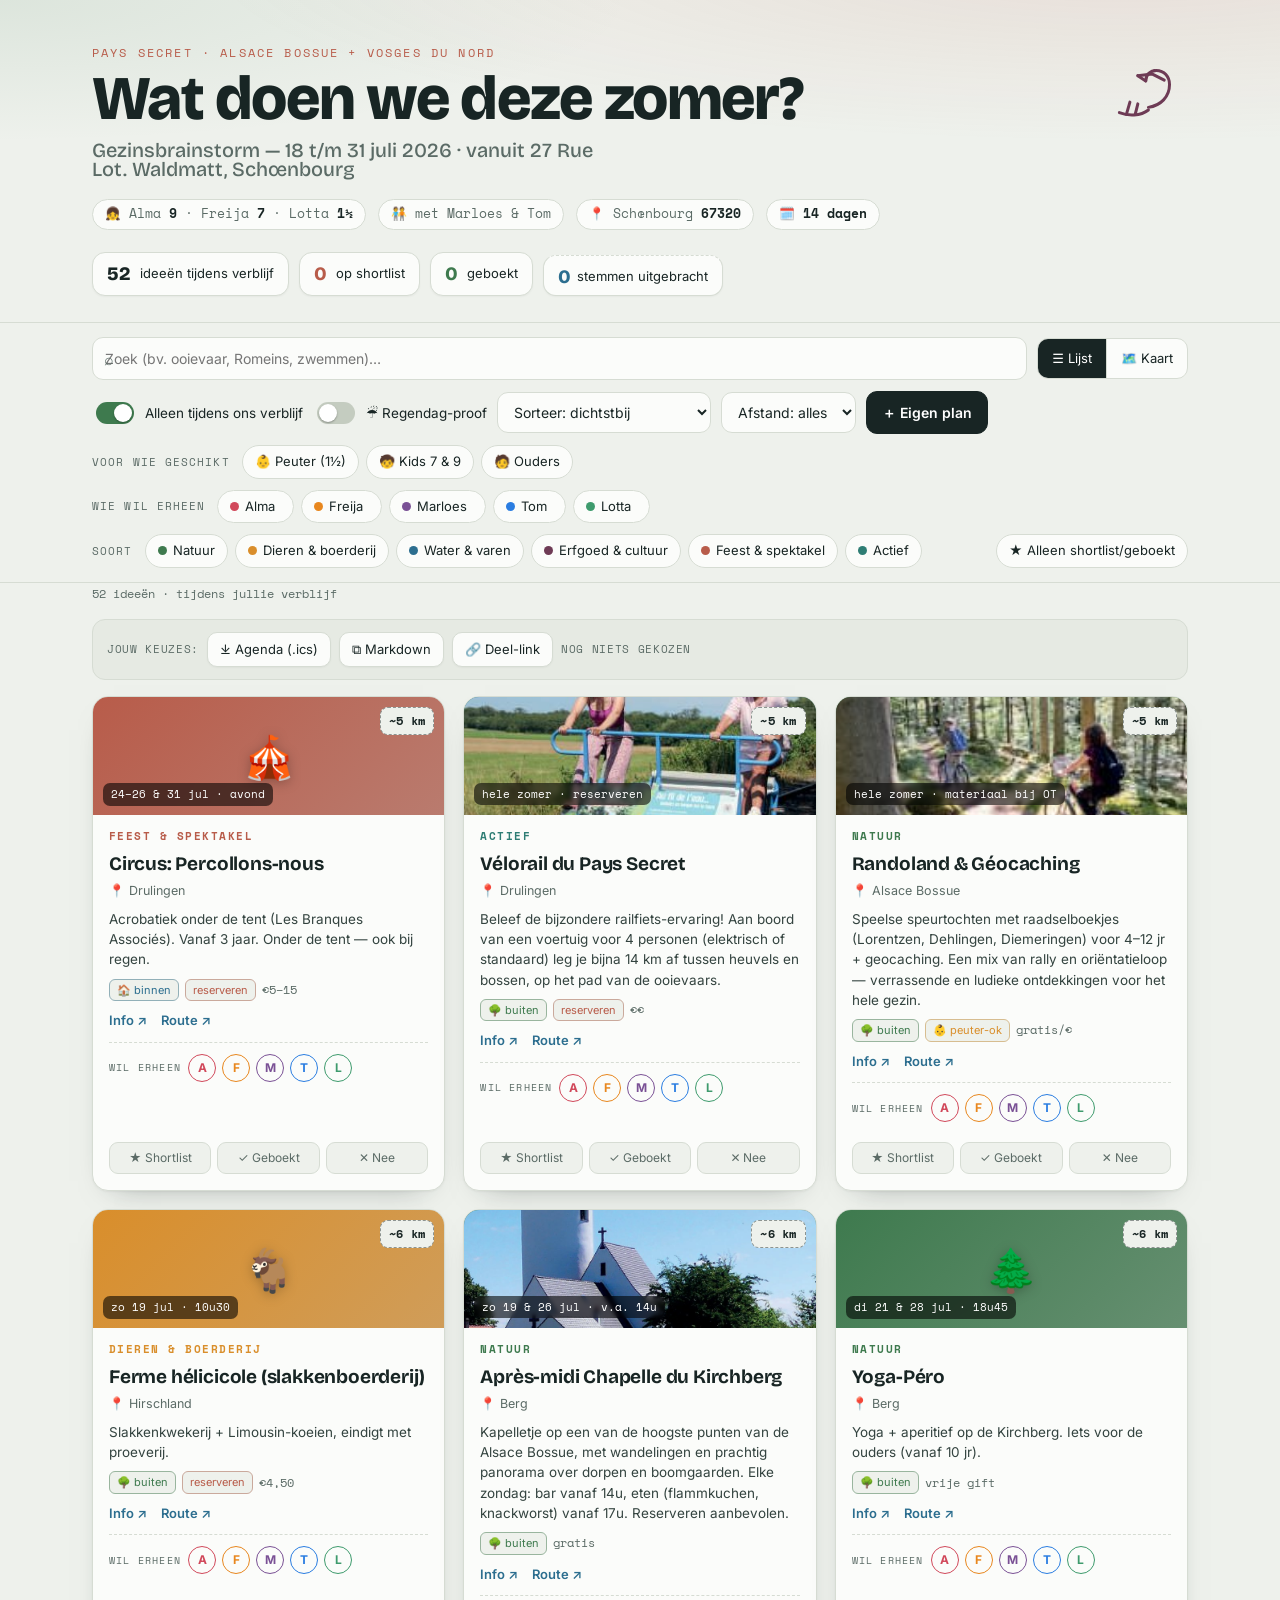
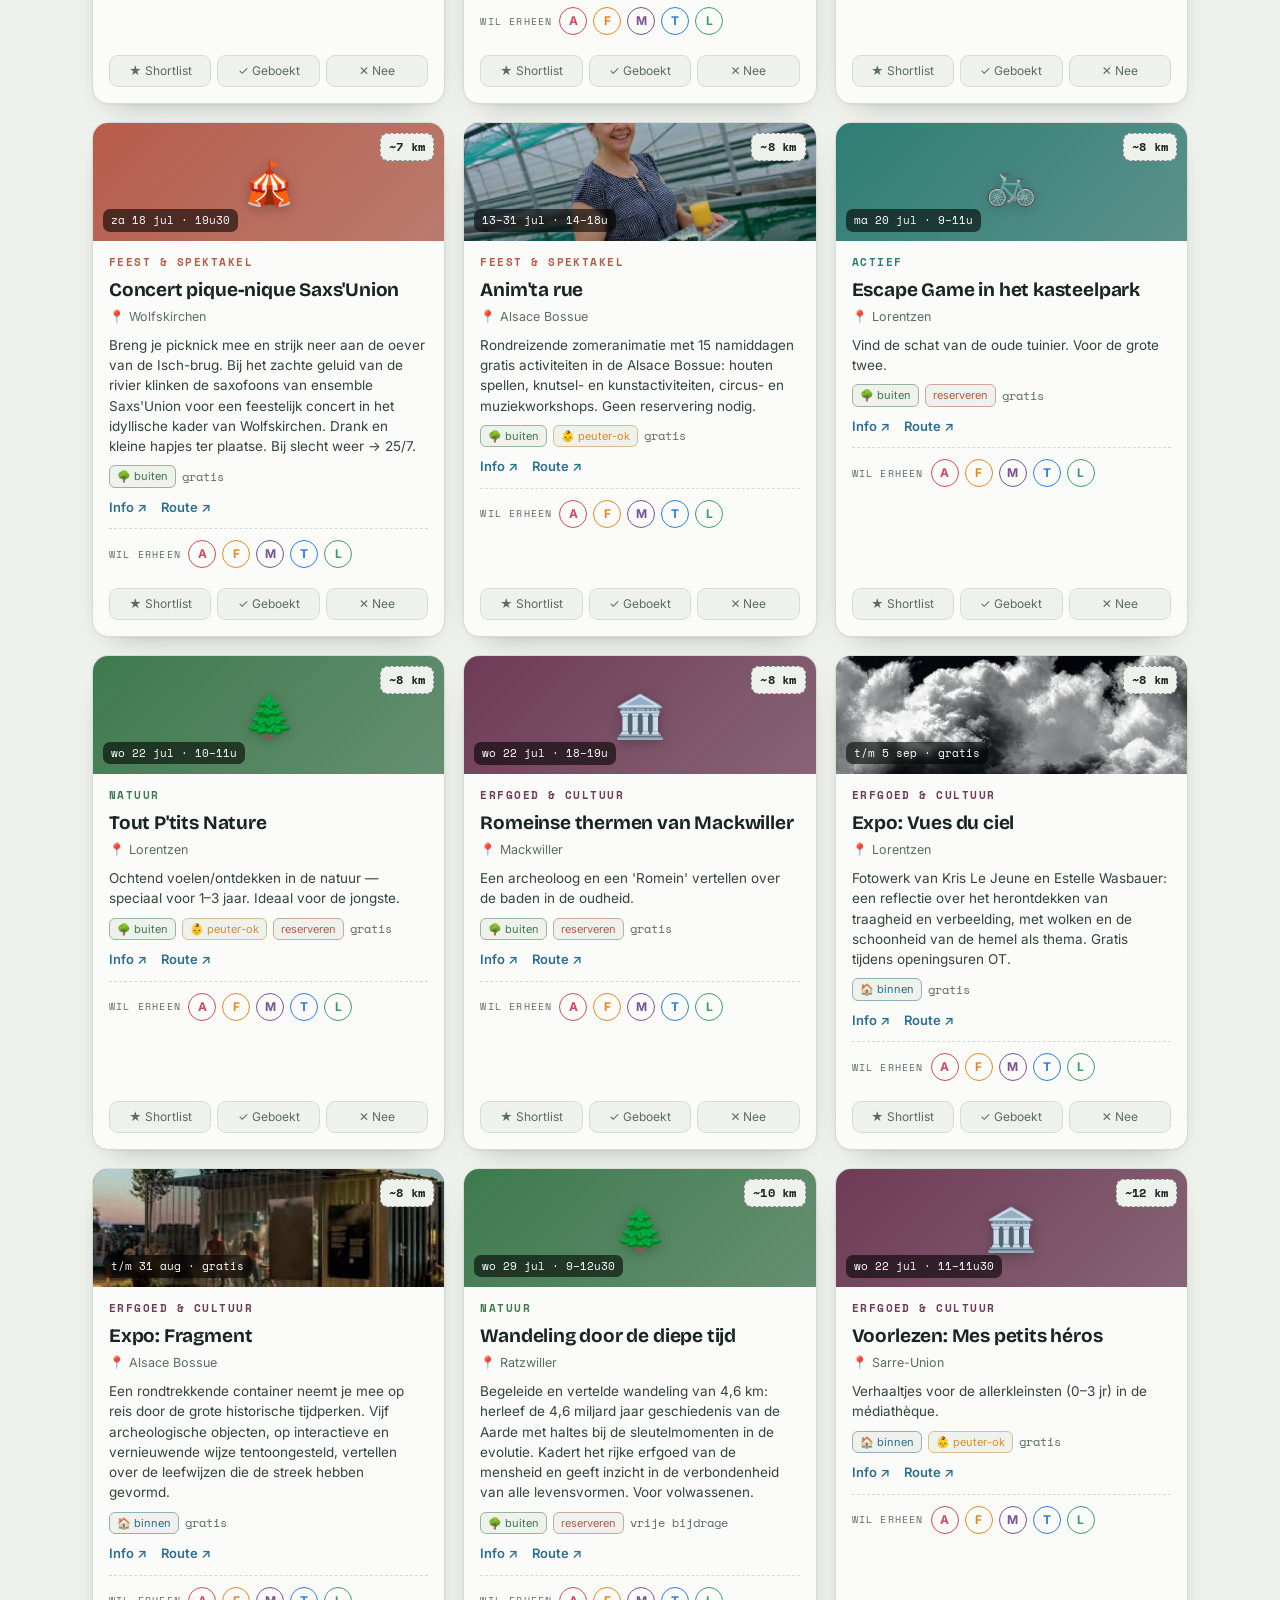
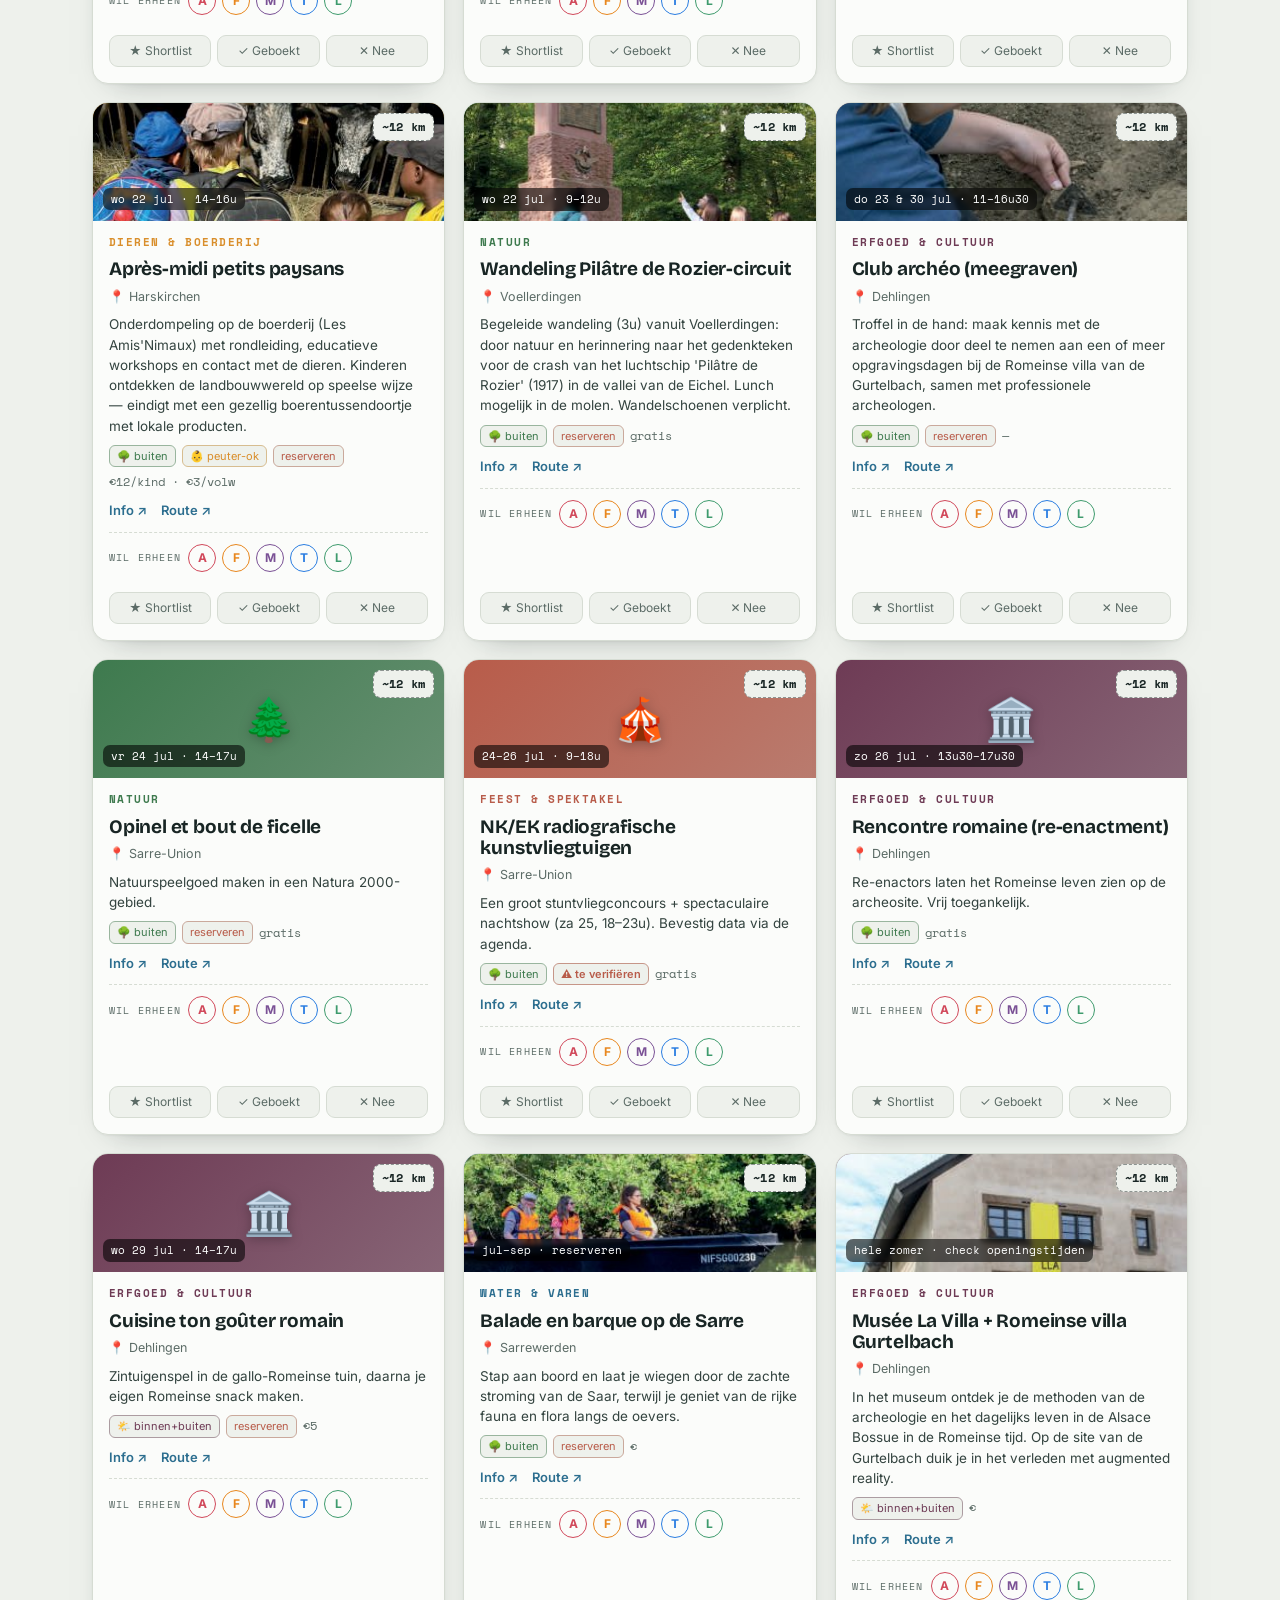
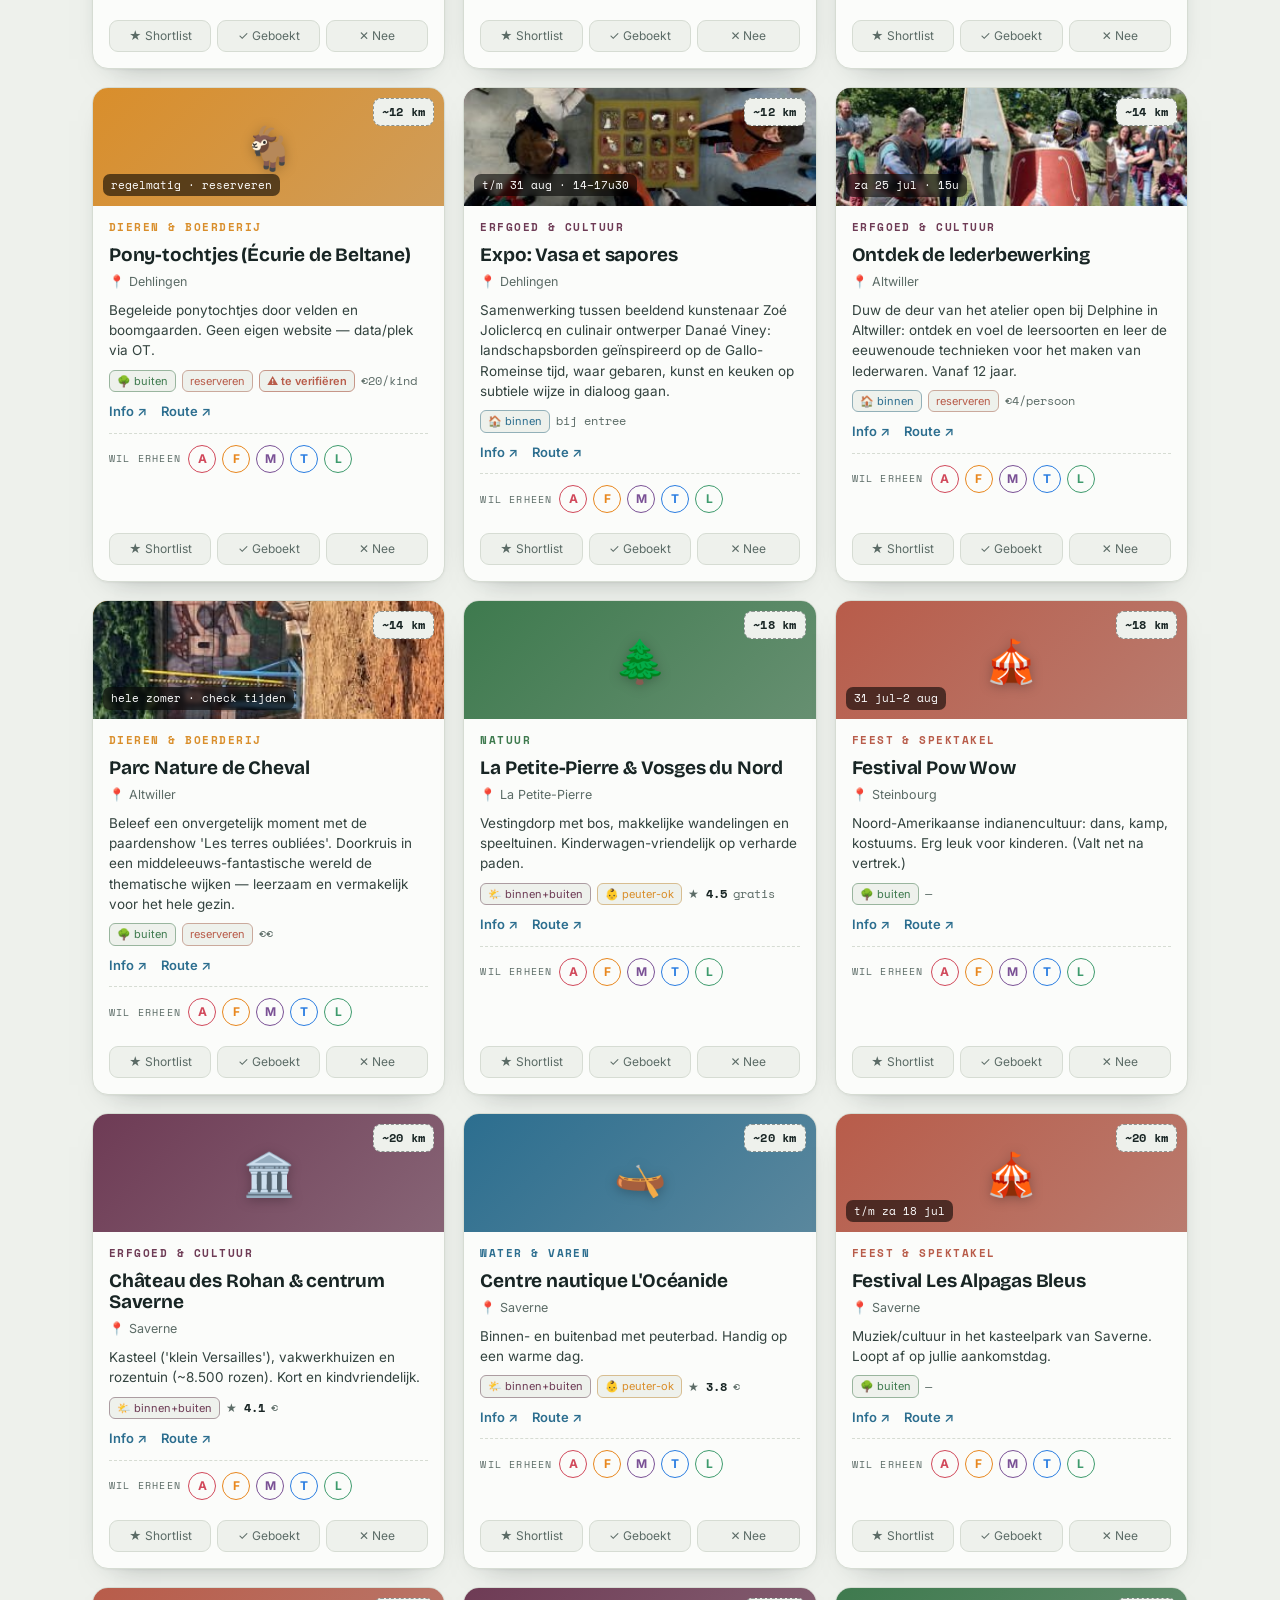
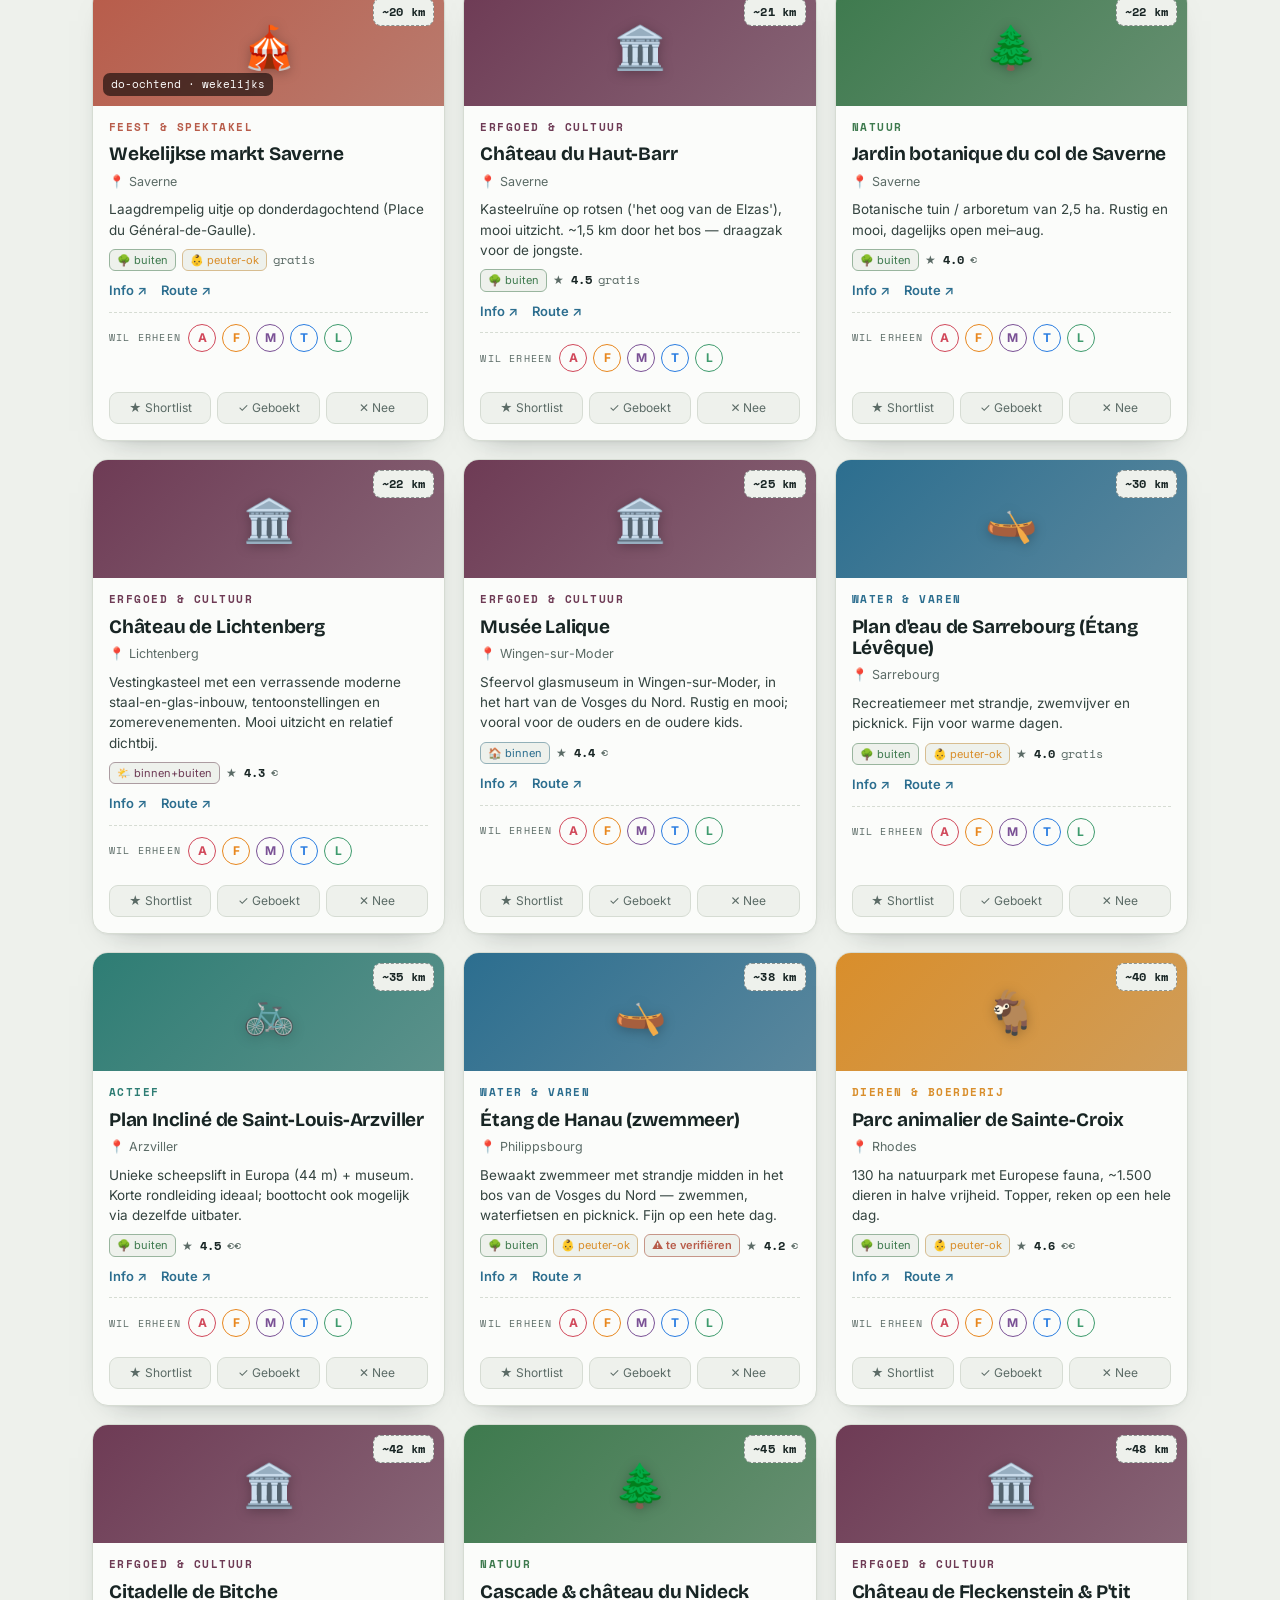
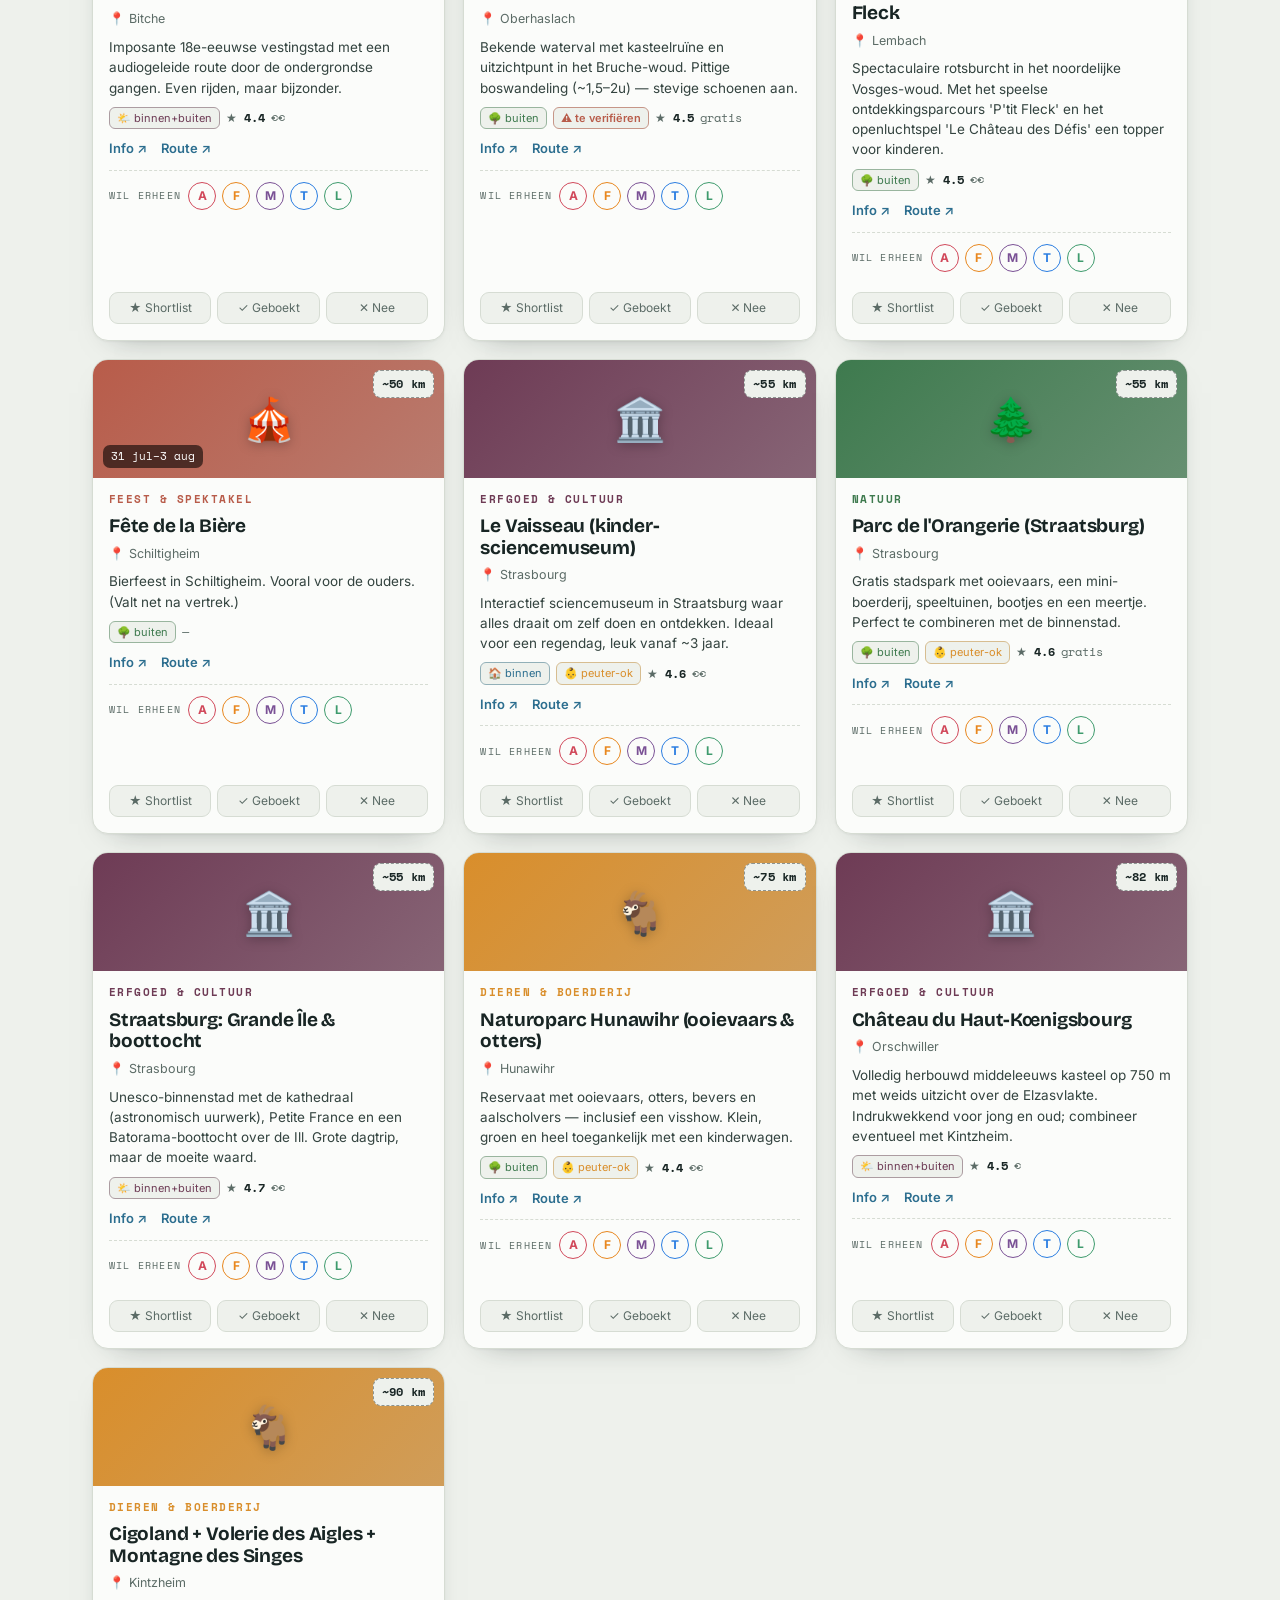
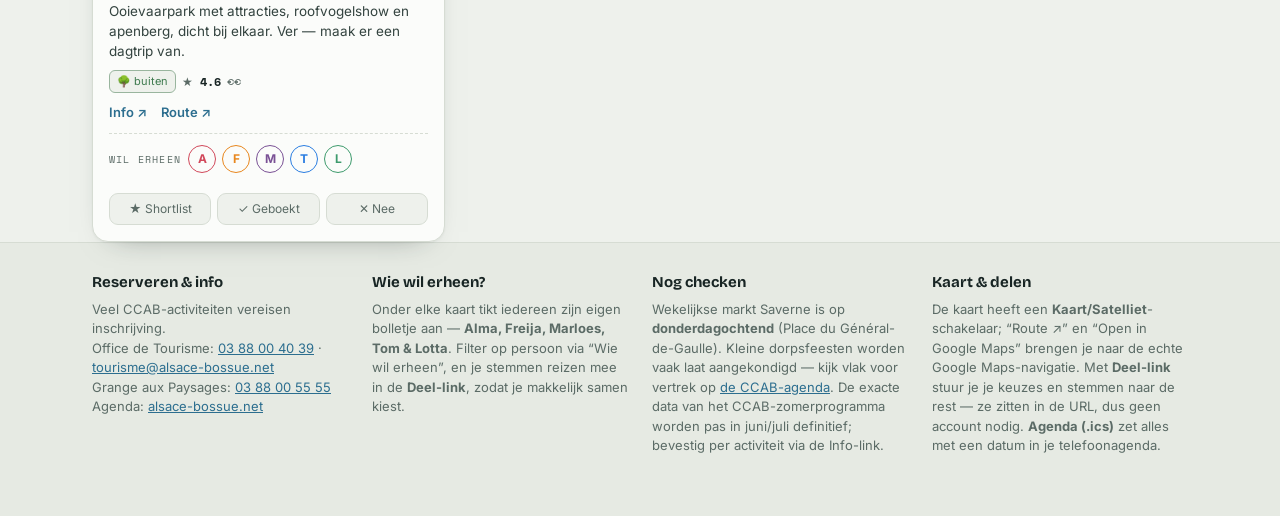
==== commit 37557cfb: "Strakker design, per-persoon stemmen, meer tips & modernere kaart - Verfijnd design: rustiger palet," ====
--- a/index.html
+++ b/index.html
@@ -3,17 +3,20 @@
 <head>
 <meta charset="UTF-8" />
 <meta name="viewport" content="width=device-width, initial-scale=1" />
+<meta name="theme-color" content="#EEF1EC" />
 <title>Pays Secret — gezinszomer Elzas 2026</title>
 <link rel="preconnect" href="https://fonts.googleapis.com" />
 <link rel="preconnect" href="https://fonts.gstatic.com" crossorigin />
-<link href="https://fonts.googleapis.com/css2?family=Bricolage+Grotesque:opsz,wght@12..96,500;12..96,700;12..96,800&family=Inter:wght@400;500;600&family=Space+Mono:wght@400;700&display=swap" rel="stylesheet" />
+<link href="https://fonts.googleapis.com/css2?family=Bricolage+Grotesque:opsz,wght@12..96,500;12..96,700;12..96,800&family=Inter:wght@400;500;600;700&family=Space+Mono:wght@400;700&display=swap" rel="stylesheet" />
 <link rel="stylesheet" href="vendor/leaflet/leaflet.css" />
 <style>
   :root{
     --paper:#EEF1EC;       /* pale ciel-mist, niet de cream-default */
-    --ink:#1C2B2A;         /* diep dennen-inkt */
+    --paper2:#E6EAE3;      /* iets dieper voor secties */
+    --ink:#182524;         /* diep dennen-inkt */
     --muted:#5B6B66;
-    --line:#D4DAD2;
+    --line:#D6DCD3;
+    --line2:#C4CCC0;
     --card:#FBFCFA;
     /* categorie-accenten, geworteld in het gebied */
     --natuur:#3E7A4E;      /* bos / vergers */
@@ -22,7 +25,9 @@
     --erfgoed:#6E3B55;     /* Romeins / pruim */
     --feest:#B85C4A;       /* grès rose des Vosges */
     --actief:#2E7D74;      /* rail / beweging */
-    --shadow:0 1px 0 rgba(28,43,42,.06), 0 8px 24px -16px rgba(28,43,42,.5);
+    --radius:16px;
+    --shadow:0 1px 2px rgba(24,37,36,.04), 0 12px 30px -22px rgba(24,37,36,.55);
+    --shadow-lg:0 24px 60px -28px rgba(24,37,36,.55);
   }
   *{box-sizing:border-box}
   [hidden]{display:none!important}   /* anders wint .grid{display:grid} van het hidden-attribuut → lijst bleef staan bij 'Kaart' */
@@ -30,82 +35,93 @@
   body{
     margin:0;background:var(--paper);color:var(--ink);
     font-family:"Inter",system-ui,sans-serif;line-height:1.5;
-    -webkit-font-smoothing:antialiased;
+    -webkit-font-smoothing:antialiased;text-rendering:optimizeLegibility;
   }
-  .wrap{max-width:1100px;margin:0 auto;padding:0 20px}
+  .wrap{max-width:1140px;margin:0 auto;padding:0 22px}
+  a{color:var(--water)}
+  :focus-visible{outline:2.5px solid var(--water);outline-offset:2px;border-radius:6px}
 
   /* ---------- Hero ---------- */
-  header.hero{padding:42px 0 26px;border-bottom:1px solid var(--line)}
+  header.hero{padding:44px 0 26px;background:
+      radial-gradient(120% 90% at 88% -10%, color-mix(in srgb,var(--feest) 12%, transparent), transparent 60%),
+      radial-gradient(90% 80% at 0% 0%, color-mix(in srgb,var(--natuur) 10%, transparent), transparent 55%);
+    border-bottom:1px solid var(--line)}
   .hero-top{display:flex;align-items:flex-start;gap:18px;justify-content:space-between;flex-wrap:wrap}
-  .eyebrow{font-family:"Space Mono",monospace;font-size:12px;letter-spacing:.18em;text-transform:uppercase;color:var(--feest);margin:0 0 6px}
-  h1{font-family:"Bricolage Grotesque",sans-serif;font-weight:800;font-size:clamp(34px,6vw,60px);line-height:.96;margin:0;letter-spacing:-.02em}
-  h1 .sub{display:block;font-weight:500;font-size:clamp(15px,2.4vw,20px);color:var(--muted);letter-spacing:0;margin-top:10px}
-  .stork{flex:0 0 auto;width:84px;height:84px;color:var(--erfgoed)}
-  .meta{margin-top:18px;display:flex;gap:10px 22px;flex-wrap:wrap;font-family:"Space Mono",monospace;font-size:12.5px;color:var(--muted)}
+  .eyebrow{font-family:"Space Mono",monospace;font-size:12px;letter-spacing:.18em;text-transform:uppercase;color:var(--feest);margin:0 0 8px}
+  h1{font-family:"Bricolage Grotesque",sans-serif;font-weight:800;font-size:clamp(34px,6vw,62px);line-height:.95;margin:0;letter-spacing:-.025em}
+  h1 .sub{display:block;font-weight:500;font-size:clamp(15px,2.4vw,20px);color:var(--muted);letter-spacing:0;margin-top:12px;max-width:40ch}
+  .stork{flex:0 0 auto;width:88px;height:88px;color:var(--erfgoed)}
+  .meta{margin-top:20px;display:flex;gap:8px 12px;flex-wrap:wrap;font-family:"Space Mono",monospace;font-size:12.5px;color:var(--muted)}
+  .meta span{background:var(--card);border:1px solid var(--line);border-radius:999px;padding:5px 12px}
   .meta b{color:var(--ink);font-weight:700}
 
   /* ---------- Telbalk ---------- */
   .counts{display:flex;gap:10px;flex-wrap:wrap;margin-top:22px}
-  .count{background:var(--card);border:1px solid var(--line);border-radius:12px;padding:8px 13px;display:flex;align-items:center;gap:8px;font-size:13px;box-shadow:var(--shadow)}
-  .count .n{font-family:"Bricolage Grotesque";font-weight:800;font-size:18px;line-height:1}
+  .count{background:var(--card);border:1px solid var(--line);border-radius:13px;padding:9px 14px;display:flex;align-items:center;gap:9px;font-size:13px;box-shadow:var(--shadow)}
+  .count .n{font-family:"Bricolage Grotesque";font-weight:800;font-size:19px;line-height:1}
   .count.shortlist .n{color:var(--feest)}
   .count.geboekt .n{color:var(--natuur)}
+  .count.votes .n{color:var(--water)}
 
   /* ---------- Filterbalk ---------- */
-  .controls{position:sticky;top:0;z-index:20;background:rgba(238,241,236,.92);backdrop-filter:blur(8px);border-bottom:1px solid var(--line);padding:14px 0}
+  .controls{position:sticky;top:0;z-index:20;background:color-mix(in srgb,var(--paper) 88%, transparent);backdrop-filter:blur(10px);-webkit-backdrop-filter:blur(10px);border-bottom:1px solid var(--line);padding:14px 0}
   .controls .row{display:flex;gap:10px;flex-wrap:wrap;align-items:center}
-  .controls .row + .row{margin-top:10px}
-  .filterpanel{margin-top:10px}
+  .controls .row + .row{margin-top:11px}
+  .filterpanel{margin-top:11px}
   .filtertoggle{display:none}            /* desktop: filters altijd zichtbaar, knop verborgen */
   .filtertoggle .badge{font-family:"Space Mono",monospace;font-size:11px;background:var(--feest);color:#fff;border-radius:999px;padding:0 6px;margin-left:2px}
-  .search{flex:1 1 220px;min-width:0}
-  input[type=search],select{font:inherit;font-size:14px;color:var(--ink);background:var(--card);border:1px solid var(--line);border-radius:10px;padding:9px 12px;width:100%}
+  .search{flex:1 1 240px;min-width:0;position:relative}
+  .search::before{content:"⌕";position:absolute;left:12px;top:50%;transform:translateY(-50%);color:var(--muted);font-size:16px;pointer-events:none}
+  .search input{padding-left:32px}
+  input[type=search],select{font:inherit;font-size:14px;color:var(--ink);background:var(--card);border:1px solid var(--line);border-radius:11px;padding:10px 12px;width:100%;transition:border-color .12s, box-shadow .12s}
+  input[type=search]:hover,select:hover{border-color:var(--line2)}
   select{width:auto;cursor:pointer}
   .label{font-family:"Space Mono",monospace;font-size:11px;letter-spacing:.1em;text-transform:uppercase;color:var(--muted);margin-right:2px}
   .chips{display:flex;gap:7px;flex-wrap:wrap}
   .chip{font:inherit;font-size:13px;cursor:pointer;border:1px solid var(--line);background:var(--card);border-radius:999px;padding:6px 12px;color:var(--ink);display:inline-flex;align-items:center;gap:6px;transition:.12s}
-  .chip:hover{border-color:var(--ink)}
+  .chip:hover{border-color:var(--ink);transform:translateY(-1px)}
   .chip[aria-pressed=true]{background:var(--ink);color:#fff;border-color:var(--ink)}
   .chip .dot{width:9px;height:9px;border-radius:999px;flex:0 0 auto}
+  .chip .cbadge{font-family:"Space Mono",monospace;font-size:11px;font-weight:700;opacity:.7}
   .toggle{display:inline-flex;align-items:center;gap:8px;font-size:13.5px;cursor:pointer;user-select:none}
-  .toggle input{appearance:none;width:38px;height:22px;border-radius:999px;background:var(--line);position:relative;cursor:pointer;transition:.15s;flex:0 0 auto}
+  .toggle input{appearance:none;width:38px;height:22px;border-radius:999px;background:var(--line2);position:relative;cursor:pointer;transition:.15s;flex:0 0 auto}
   .toggle input:checked{background:var(--natuur)}
   .toggle.rain input:checked{background:var(--water)}
-  .toggle input::after{content:"";position:absolute;top:2px;left:2px;width:18px;height:18px;border-radius:50%;background:#fff;transition:.15s}
+  .toggle input::after{content:"";position:absolute;top:2px;left:2px;width:18px;height:18px;border-radius:50%;background:#fff;transition:.15s;box-shadow:0 1px 2px rgba(0,0,0,.3)}
   .toggle input:checked::after{left:18px}
-  .btn{font:inherit;font-size:14px;font-weight:600;cursor:pointer;border-radius:10px;padding:9px 14px;border:1px solid var(--ink);background:var(--ink);color:#fff}
+  .btn{font:inherit;font-size:14px;font-weight:600;cursor:pointer;border-radius:11px;padding:10px 15px;border:1px solid var(--ink);background:var(--ink);color:#fff;transition:.12s}
   .btn.ghost{background:transparent;color:var(--ink)}
-  .btn:hover{opacity:.9}
+  .btn:hover{transform:translateY(-1px);box-shadow:var(--shadow)}
   /* view-schakelaar Lijst/Kaart */
-  .seg{display:inline-flex;border:1px solid var(--line);border-radius:10px;overflow:hidden;background:var(--card)}
-  .seg button{font:inherit;font-size:13px;cursor:pointer;border:0;background:transparent;color:var(--ink);padding:9px 13px;display:inline-flex;align-items:center;gap:6px}
+  .seg{display:inline-flex;border:1px solid var(--line);border-radius:11px;overflow:hidden;background:var(--card)}
+  .seg button{font:inherit;font-size:13px;cursor:pointer;border:0;background:transparent;color:var(--ink);padding:10px 14px;display:inline-flex;align-items:center;gap:6px;transition:.12s}
   .seg button+button{border-left:1px solid var(--line)}
   .seg button[aria-pressed=true]{background:var(--ink);color:#fff}
 
   /* ---------- Export / deel-balk ---------- */
-  .exportbar{display:flex;align-items:center;gap:8px;flex-wrap:wrap;margin:0 0 14px}
+  .exportbar{display:flex;align-items:center;gap:8px;flex-wrap:wrap;margin:0 0 16px;padding:12px 14px;background:var(--paper2);border:1px solid var(--line);border-radius:13px}
   .exporthint{font-family:"Space Mono",monospace;font-size:11px;letter-spacing:.06em;text-transform:uppercase;color:var(--muted)}
-  .xbtn{font:inherit;font-size:13px;cursor:pointer;border:1px solid var(--line);background:var(--card);border-radius:9px;padding:7px 11px;color:var(--ink);box-shadow:var(--shadow);display:inline-flex;align-items:center;gap:6px}
-  .xbtn:hover{border-color:var(--ink)}
+  .xbtn{font:inherit;font-size:13px;cursor:pointer;border:1px solid var(--line);background:var(--card);border-radius:10px;padding:7px 12px;color:var(--ink);box-shadow:var(--shadow);display:inline-flex;align-items:center;gap:6px;text-decoration:none;transition:.12s}
+  .xbtn:hover{border-color:var(--ink);transform:translateY(-1px)}
 
   /* ---------- Grid + kaarten ---------- */
-  main{padding:24px 0 60px}
+  main{padding:26px 0 60px}
   .resultline{font-family:"Space Mono",monospace;font-size:12px;color:var(--muted);margin:2px 0 16px}
-  .grid{display:grid;grid-template-columns:repeat(auto-fill,minmax(290px,1fr));gap:16px}
-  .card{background:var(--card);border:1px solid var(--line);border-radius:16px;overflow:hidden;display:flex;flex-direction:column;box-shadow:var(--shadow);position:relative;transition:.12s}
-  .card:hover{transform:translateY(-2px)}
+  .grid{display:grid;grid-template-columns:repeat(auto-fill,minmax(300px,1fr));gap:18px}
+  .card{background:var(--card);border:1px solid var(--line);border-radius:var(--radius);overflow:hidden;display:flex;flex-direction:column;box-shadow:var(--shadow);position:relative;transition:transform .14s, box-shadow .14s}
+  .card:hover{transform:translateY(-3px);box-shadow:var(--shadow-lg)}
   .card.is-nee{opacity:.5}
   .card.is-shortlist{border-color:var(--feest);box-shadow:0 0 0 1px var(--feest),var(--shadow)}
   .card.is-geboekt{border-color:var(--natuur);box-shadow:0 0 0 1px var(--natuur),var(--shadow)}
-  .thumb{height:104px;position:relative;display:flex;align-items:center;justify-content:center;background:linear-gradient(135deg,var(--cat) 0%, color-mix(in srgb,var(--cat) 70%, #000 6%) 100%)}
+  .thumb{height:118px;position:relative;display:flex;align-items:center;justify-content:center;background:linear-gradient(135deg,var(--cat) 0%, color-mix(in srgb,var(--cat) 68%, #000 8%) 100%)}
   .thumb img{position:absolute;inset:0;width:100%;height:100%;object-fit:cover}
-  .thumb .emoji{font-size:40px;filter:drop-shadow(0 2px 6px rgba(0,0,0,.25))}
+  .thumb .emoji{font-size:42px;filter:drop-shadow(0 2px 6px rgba(0,0,0,.25))}
   /* afstand-stempel: het signature-element */
-  .stamp{position:absolute;top:10px;right:10px;background:var(--paper);color:var(--ink);border:1px dashed rgba(28,43,42,.45);border-radius:8px;padding:4px 8px;font-family:"Space Mono",monospace;font-size:12px;font-weight:700;letter-spacing:.02em}
-  .when{position:absolute;left:10px;bottom:10px;background:rgba(0,0,0,.55);color:#fff;border-radius:7px;padding:3px 8px;font-family:"Space Mono",monospace;font-size:11px}
-  .body{padding:13px 15px 15px;display:flex;flex-direction:column;gap:8px;flex:1}
+  .stamp{position:absolute;top:10px;right:10px;background:var(--paper);color:var(--ink);border:1px dashed rgba(24,37,36,.45);border-radius:8px;padding:4px 8px;font-family:"Space Mono",monospace;font-size:12px;font-weight:700;letter-spacing:.02em}
+  .when{position:absolute;left:10px;bottom:10px;background:rgba(0,0,0,.58);color:#fff;border-radius:7px;padding:3px 8px;font-family:"Space Mono",monospace;font-size:11px;backdrop-filter:blur(2px)}
+  .body{padding:14px 16px 16px;display:flex;flex-direction:column;gap:8px;flex:1}
   .cat{font-family:"Space Mono",monospace;font-size:10.5px;letter-spacing:.14em;text-transform:uppercase;color:var(--cat);font-weight:700}
-  .card h3{font-family:"Bricolage Grotesque";font-weight:700;font-size:19px;line-height:1.1;margin:0;letter-spacing:-.01em}
+  .card h3{font-family:"Bricolage Grotesque";font-weight:700;font-size:19px;line-height:1.12;margin:0;letter-spacing:-.01em}
   .where{font-size:12.5px;color:var(--muted)}
   .what{font-size:13.5px;color:#33433f;margin:0}
   .tagrow{display:flex;gap:6px;flex-wrap:wrap;margin-top:1px;align-items:center}
@@ -123,45 +139,66 @@
   .links{display:flex;gap:14px;margin-top:2px}
   .links a{font-size:13px;font-weight:600;color:var(--water);text-decoration:none}
   .links a:hover{text-decoration:underline}
-  .foot{margin-top:auto;padding-top:12px;border-top:1px solid var(--line);display:flex;gap:6px;flex-wrap:wrap}
-  .sbtn{font:inherit;font-size:12px;cursor:pointer;border:1px solid var(--line);background:var(--paper);border-radius:8px;padding:5px 9px;color:var(--muted);flex:1;min-width:62px;transition:.1s}
+
+  /* ---------- Wie wil erheen (stemmen per persoon) ---------- */
+  .votes{display:flex;align-items:center;gap:6px;flex-wrap:wrap;margin-top:3px;padding-top:11px;border-top:1px dashed var(--line)}
+  .votes .vlabel{font-family:"Space Mono",monospace;font-size:10px;letter-spacing:.12em;text-transform:uppercase;color:var(--muted);margin-right:1px}
+  .pvote{width:28px;height:28px;border-radius:50%;border:1.5px solid var(--pc);background:transparent;color:var(--pc);font:inherit;font-weight:700;font-size:12px;cursor:pointer;display:inline-flex;align-items:center;justify-content:center;transition:.12s;padding:0}
+  .pvote:hover{transform:translateY(-2px)}
+  .pvote[aria-pressed=true]{background:var(--pc);color:#fff;box-shadow:0 3px 10px -3px var(--pc)}
+
+  .foot{margin-top:auto;padding-top:12px;display:flex;gap:6px;flex-wrap:wrap}
+  .sbtn{font:inherit;font-size:12px;cursor:pointer;border:1px solid var(--line);background:var(--paper);border-radius:9px;padding:6px 9px;color:var(--muted);flex:1;min-width:62px;transition:.12s}
   .sbtn:hover{border-color:var(--ink);color:var(--ink)}
   .sbtn[aria-pressed=true]{color:#fff;border-color:transparent}
   .sbtn.s-shortlist[aria-pressed=true]{background:var(--feest)}
   .sbtn.s-geboekt[aria-pressed=true]{background:var(--natuur)}
   .sbtn.s-nee[aria-pressed=true]{background:var(--muted)}
 
-  .empty{text-align:center;color:var(--muted);padding:50px 20px;font-size:15px}
+  .empty{text-align:center;color:var(--muted);padding:56px 20px;font-size:15px}
 
   /* ---------- Kaartweergave ---------- */
-  #map{height:560px;border:1px solid var(--line);border-radius:16px;overflow:hidden;isolation:isolate;z-index:0}
-  .maphint{font-family:"Space Mono",monospace;font-size:11px;color:var(--muted);margin:8px 2px 0}
+  #map{height:580px;border:1px solid var(--line);border-radius:var(--radius);overflow:hidden;isolation:isolate;z-index:0;box-shadow:var(--shadow)}
+  .maptools{display:flex;align-items:center;gap:10px;flex-wrap:wrap;margin:12px 2px 0}
+  .maphint{font-family:"Space Mono",monospace;font-size:11px;color:var(--muted)}
+  .legend{display:flex;gap:12px;flex-wrap:wrap;margin:10px 2px 0;font-size:12px;color:var(--muted)}
+  .legend .li{display:inline-flex;align-items:center;gap:5px}
+  .legend .dot{width:11px;height:11px;border-radius:50%}
+  /* zelf-gestylede laag-schakelaar op de kaart (Kaart / Satelliet) */
+  .maptoggle{display:flex;background:var(--card);border:1px solid var(--line);border-radius:10px;overflow:hidden;box-shadow:var(--shadow)}
+  .maptoggle button{font:inherit;font-size:12px;font-weight:600;border:0;background:transparent;padding:7px 11px;cursor:pointer;color:var(--ink)}
+  .maptoggle button+button{border-left:1px solid var(--line)}
+  .maptoggle button.active{background:var(--ink);color:#fff}
   .leaflet-popup-content{font-family:"Inter",sans-serif;font-size:13px;line-height:1.45}
   .leaflet-popup-content strong{font-family:"Bricolage Grotesque";font-size:15px}
   .leaflet-popup-content a{color:var(--water);font-weight:600;text-decoration:none}
+  .leaflet-popup-content img.popup-photo{width:100%;max-height:130px;object-fit:cover;border-radius:6px;margin-bottom:6px;display:block}
+  .popup-desc{color:#4A5A56;font-size:12px;margin:5px 0 6px;line-height:1.4}
+  .popup-votes{display:flex;gap:3px;margin:6px 0}
+  .pdot{width:19px;height:19px;border-radius:50%;color:#fff;font-size:10px;font-weight:700;display:inline-flex;align-items:center;justify-content:center}
   .pin span{display:block;width:16px;height:16px;border-radius:50% 50% 50% 0;transform:rotate(-45deg);background:var(--c);border:2px solid #fff;box-shadow:0 1px 4px rgba(0,0,0,.45)}
   .pin.home span{background:#fff;border:2px solid var(--ink);width:20px;height:20px}
 
   /* ---------- Eigen-plan formulier ---------- */
-  dialog{border:none;border-radius:18px;padding:0;max-width:480px;width:92%;box-shadow:0 30px 70px -20px rgba(28,43,42,.6)}
-  dialog::backdrop{background:rgba(28,43,42,.4)}
-  .dlg{padding:22px 24px 24px}
-  .dlg h2{font-family:"Bricolage Grotesque";font-weight:800;margin:0 0 4px;font-size:24px}
+  dialog{border:none;border-radius:20px;padding:0;max-width:480px;width:92%;box-shadow:0 30px 70px -20px rgba(24,37,36,.6)}
+  dialog::backdrop{background:rgba(24,37,36,.42);backdrop-filter:blur(2px)}
+  .dlg{padding:24px 26px 26px}
+  .dlg h2{font-family:"Bricolage Grotesque";font-weight:800;margin:0 0 4px;font-size:25px}
   .dlg p.note{margin:0 0 16px;color:var(--muted);font-size:13px}
   .field{margin-bottom:12px}
   .field label{display:block;font-size:12px;font-weight:600;margin-bottom:4px}
-  .field input,.field select,.field textarea{width:100%;font:inherit;font-size:14px;border:1px solid var(--line);border-radius:9px;padding:9px 11px;background:#fff}
+  .field input,.field select,.field textarea{width:100%;font:inherit;font-size:14px;border:1px solid var(--line);border-radius:10px;padding:9px 11px;background:#fff}
   .field textarea{resize:vertical;min-height:54px}
   .two{display:flex;gap:10px}.two>*{flex:1}
   .dlg-actions{display:flex;gap:10px;justify-content:flex-end;margin-top:6px}
 
   /* ---------- Toast ---------- */
-  .toast{position:fixed;left:50%;bottom:24px;transform:translateX(-50%);background:var(--ink);color:#fff;padding:11px 16px;border-radius:10px;font-size:14px;box-shadow:0 14px 34px -12px rgba(0,0,0,.6);z-index:50;max-width:90%}
-
-  footer{border-top:1px solid var(--line);padding:26px 0 60px;color:var(--muted);font-size:13px}
+  .toast{position:fixed;left:50%;bottom:24px;transform:translateX(-50%);background:var(--ink);color:#fff;padding:11px 16px;border-radius:11px;font-size:14px;box-shadow:0 14px 34px -12px rgba(0,0,0,.6);z-index:50;max-width:90%}
+
+  footer{border-top:1px solid var(--line);padding:28px 0 60px;color:var(--muted);font-size:13px;background:var(--paper2)}
   footer h4{font-family:"Bricolage Grotesque";color:var(--ink);font-size:15px;margin:0 0 6px}
   footer a{color:var(--water)}
-  footer .cols{display:grid;grid-template-columns:repeat(auto-fit,minmax(220px,1fr));gap:22px}
+  footer .cols{display:grid;grid-template-columns:repeat(auto-fit,minmax(220px,1fr));gap:24px}
   code{font-family:"Space Mono",monospace;font-size:12px;background:var(--card);border:1px solid var(--line);border-radius:5px;padding:1px 5px}
 
   /* ---------- Mobiel + landscape: filters inklapbaar zodat de ideeën zichtbaar blijven ---------- */
@@ -173,10 +210,11 @@
     .filterpanel{display:none}                       /* standaard ingeklapt */
     .controls.open .filterpanel{display:block;max-height:70vh;overflow-y:auto;-webkit-overflow-scrolling:touch}
     .controls.open .filtertoggle{background:var(--ink);color:#fff}
-    .filterpanel .row{margin-top:10px}
+    .filterpanel .row{margin-top:11px}
     .filterpanel select,.filterpanel .btn,.filterpanel .toggle{flex:1 1 auto}
+    #map{height:70vh}
   }
-  @media (prefers-reduced-motion:reduce){*{transition:none!important}}
+  @media (prefers-reduced-motion:reduce){*{transition:none!important;scroll-behavior:auto}}
 </style>
 </head>
 <body>
@@ -202,10 +240,10 @@
     </div>
 
     <div class="meta">
-      <span>👨‍👩‍👧 Kinderen <b>9</b> · <b>7</b> · <b>1½</b> + ouders</span>
+      <span>👧 Alma <b>9</b> · Freija <b>7</b> · Lotta <b>1½</b></span>
+      <span>🧑‍🤝‍🧑 met Marloes &amp; Tom</span>
       <span>📍 Schœnbourg <b>67320</b></span>
       <span>🗓️ <b>14 dagen</b></span>
-      <span>🚗 Afstanden bij benadering, per auto</span>
     </div>
 
     <div class="counts" id="counts"></div>
@@ -230,6 +268,7 @@
           <option value="dist">Sorteer: dichtstbij</option>
           <option value="date">Sorteer: op datum</option>
           <option value="rating">Sorteer: best beoordeeld</option>
+          <option value="votes">Sorteer: meeste stemmen</option>
         </select>
         <select id="maxdist" aria-label="Max afstand">
           <option value="999">Afstand: alles</option>
@@ -240,7 +279,7 @@
         <button class="btn" id="addBtn">＋ Eigen plan</button>
       </div>
       <div class="row">
-        <span class="label">Voor wie</span>
+        <span class="label">Voor wie geschikt</span>
         <div class="chips" id="audChips">
           <button class="chip" data-aud="peuter" aria-pressed="false">👶 Peuter (1½)</button>
           <button class="chip" data-aud="kids" aria-pressed="false">🧒 Kids 7 &amp; 9</button>
@@ -248,6 +287,10 @@
         </div>
       </div>
       <div class="row">
+        <span class="label">Wie wil erheen</span>
+        <div class="chips" id="whoChips"></div>
+      </div>
+      <div class="row">
         <span class="label">Soort</span>
         <div class="chips" id="catChips"></div>
         <span style="flex:1"></span>
@@ -263,12 +306,16 @@
     <span class="exporthint">Jouw keuzes:</span>
     <button class="xbtn" id="expIcs" title="Download geboekte/shortlist-items met datum als agenda-bestand">⤓ Agenda (.ics)</button>
     <button class="xbtn" id="expMd" title="Kopieer je keuzes als lijst om te appen">⧉ Markdown</button>
-    <button class="xbtn" id="expShare" title="Kopieer een link die je keuzes meeneemt">🔗 Deel-link</button>
+    <button class="xbtn" id="expShare" title="Kopieer een link die je keuzes én stemmen meeneemt">🔗 Deel-link</button>
     <span class="exporthint" id="pickCount"></span>
   </div>
   <div class="grid" id="grid"></div>
   <div id="map" hidden></div>
-  <div class="maphint" id="maphint" hidden>Stippen staan op de dorpskern bij benadering — gebruik “Route ↗” in de popup voor exacte navigatie.</div>
+  <div class="maptools" id="maptools" hidden>
+    <span class="maphint">Stippen staan op de dorpskern bij benadering — gebruik “Route ↗” in de popup voor navigatie.</span>
+    <a class="xbtn" id="gmapsAll" target="_blank" rel="noopener">🧭 Open omgeving in Google Maps</a>
+  </div>
+  <div class="legend" id="legend" hidden></div>
   <div class="empty" id="empty" hidden>Niets gevonden met deze filters. Zet er eentje uit, of voeg een eigen plan toe.</div>
 </main>
 
@@ -296,7 +343,7 @@
       </div>
       <div class="field"><label>Link (optioneel)</label><input name="url" type="url" placeholder="https://…" /></div>
     </div>
-    <div class="field"><label>Voor wie</label>
+    <div class="field"><label>Voor wie geschikt</label>
       <span style="display:flex;gap:14px;font-size:14px;margin-top:2px">
         <label style="font-weight:400"><input type="checkbox" name="aud" value="peuter"/> Peuter</label>
         <label style="font-weight:400"><input type="checkbox" name="aud" value="kids" checked/> Kids</label>
@@ -320,12 +367,16 @@
       Agenda: <a href="https://www.alsace-bossue.net/agenda-complet.html" target="_blank" rel="noopener">alsace-bossue.net</a>
     </div>
     <div>
+      <h4>Wie wil erheen?</h4>
+      Onder elke kaart tikt iedereen zijn eigen bolletje aan — <b>Alma, Freija, Marloes, Tom &amp; Lotta</b>. Filter op persoon via “Wie wil erheen”, en je stemmen reizen mee in de <b>Deel-link</b>, zodat je makkelijk samen kiest.
+    </div>
+    <div>
       <h4>Nog checken</h4>
       Wekelijkse markt Saverne is op <b>donderdagochtend</b> (Place du Général-de-Gaulle). Kleine dorpsfeesten worden vaak laat aangekondigd — kijk vlak voor vertrek op <a href="https://www.alsace-bossue.net/agenda-complet.html" target="_blank" rel="noopener">de CCAB-agenda</a>. De exacte data van het CCAB-zomerprogramma worden pas in juni/juli definitief; bevestig per activiteit via de Info-link.
     </div>
     <div>
-      <h4>Delen &amp; exporteren</h4>
-      Met <b>Deel-link</b> stuur je je keuzes (shortlist/geboekt + eigen plannen) naar Marloes — ze zitten in de URL, dus geen account nodig. <b>Agenda (.ics)</b> zet alles met een datum in je telefoonagenda; <b>Markdown</b> kopieert een nette lijst om te appen.
+      <h4>Kaart &amp; delen</h4>
+      De kaart heeft een <b>Kaart/Satelliet</b>-schakelaar; “Route ↗” en “Open in Google Maps” brengen je naar de echte Google Maps-navigatie. Met <b>Deel-link</b> stuur je je keuzes en stemmen naar de rest — ze zitten in de URL, dus geen account nodig. <b>Agenda (.ics)</b> zet alles met een datum in je telefoonagenda.
     </div>
   </div>
 </footer>
@@ -348,6 +399,15 @@
    ========================================================================= */
 const HOME = "27 Rue Lot. Waldmatt, 67320 Schœnbourg, France";
 const AGENDA = "https://www.alsace-bossue.net/agenda-complet.html";
+
+/* Gezinsleden — voor de 'wie wil erheen'-stemknoppen */
+const PEOPLE = {
+  alma:    {name:"Alma",    color:"#D1495B"},
+  freija:  {name:"Freija",  color:"#E8871E"},
+  marloes: {name:"Marloes", color:"#7A5195"},
+  tom:     {name:"Tom",     color:"#2A7DE1"},
+  lotta:   {name:"Lotta",   color:"#3E9B6D"},
+};
 
 const CATS = {
   natuur:{label:"Natuur",  color:"#3E7A4E", emoji:"🌲"},
@@ -383,6 +443,15 @@
   "Alsace Bossue":[48.8800,7.1400],
   "Voellerdingen":[48.9122,7.0881],
   "Ratzwiller":[48.9028,7.1328],
+  "Lembach":[49.0064,7.7664],
+  "Strasbourg":[48.5839,7.7455],
+  "Orschwiller":[48.2494,7.3444],
+  "Hunawihr":[48.1761,7.3019],
+  "Lichtenberg":[48.9214,7.4869],
+  "Wingen-sur-Moder":[48.9169,7.3831],
+  "Philippsbourg":[48.9861,7.6531],
+  "Bitche":[49.0522,7.4283],
+  "Oberhaslach":[48.5853,7.3161],
 };
 
 const ACTIVITIES = [
@@ -396,6 +465,19 @@
   {id:"botanique", title:"Jardin botanique du col de Saverne", what:"Botanische tuin / arboretum van 2,5 ha. Rustig en mooi, dagelijks open mei–aug.", town:"Saverne", dist:22, category:"natuur", tags:["kids","ouders"], env:"buiten", dates:null, rating:4.0, price:"€", url:"https://www.jardin-botanique-saverne.org", img:null, source:"web"},
   {id:"planincline", title:"Plan Incliné de Saint-Louis-Arzviller", what:"Unieke scheepslift in Europa (44 m) + museum. Korte rondleiding ideaal; boottocht ook mogelijk via dezelfde uitbater.", town:"Arzviller", dist:35, category:"actief", tags:["kids","ouders"], env:"buiten", dates:null, rating:4.5, price:"€€", url:"https://www.plan-incline.com", img:null, source:"web"},
   {id:"sarrebourg", title:"Plan d'eau de Sarrebourg (Étang Lévêque)", what:"Recreatiemeer met strandje, zwemvijver en picknick. Fijn voor warme dagen.", town:"Sarrebourg", dist:30, category:"water", tags:["peuter","kids","ouders"], env:"buiten", dates:null, rating:4.0, price:"gratis", url:"https://www.tourisme-sarrebourg.fr/fr/base-de-loisirs", img:null, source:"web"},
+
+  /* ---- Verder weg — dagtripjes de moeite waard (web) ---- */
+  {id:"fleckenstein", title:"Château de Fleckenstein & P'tit Fleck", what:"Spectaculaire rotsburcht in het noordelijke Vosges-woud. Met het speelse ontdekkingsparcours 'P'tit Fleck' en het openluchtspel 'Le Château des Défis' een topper voor kinderen.", town:"Lembach", dist:48, category:"erfgoed", tags:["kids","ouders"], env:"buiten", dates:null, rating:4.5, price:"€€", url:"https://www.fleckenstein.fr", img:null, source:"web"},
+  {id:"vaisseau", title:"Le Vaisseau (kinder-sciencemuseum)", what:"Interactief sciencemuseum in Straatsburg waar alles draait om zelf doen en ontdekken. Ideaal voor een regendag, leuk vanaf ~3 jaar.", town:"Strasbourg", dist:55, category:"erfgoed", tags:["peuter","kids","ouders"], env:"binnen", dates:null, rating:4.6, price:"€€", url:"https://www.levaisseau.com", img:null, source:"web"},
+  {id:"orangerie", title:"Parc de l'Orangerie (Straatsburg)", what:"Gratis stadspark met ooievaars, een mini-boerderij, speeltuinen, bootjes en een meertje. Perfect te combineren met de binnenstad.", town:"Strasbourg", dist:55, category:"natuur", tags:["peuter","kids","ouders"], env:"buiten", dates:null, rating:4.6, price:"gratis", url:"https://www.strasbourg.eu", img:null, source:"web"},
+  {id:"strasbourg", title:"Straatsburg: Grande Île & boottocht", what:"Unesco-binnenstad met de kathedraal (astronomisch uurwerk), Petite France en een Batorama-boottocht over de Ill. Grote dagtrip, maar de moeite waard.", town:"Strasbourg", dist:55, category:"erfgoed", tags:["kids","ouders"], env:"beide", dates:null, rating:4.7, price:"€€", url:"https://www.batorama.com", img:null, source:"web"},
+  {id:"hautkoenigsbourg", title:"Château du Haut-Kœnigsbourg", what:"Volledig herbouwd middeleeuws kasteel op 750 m met weids uitzicht over de Elzasvlakte. Indrukwekkend voor jong en oud; combineer eventueel met Kintzheim.", town:"Orschwiller", dist:82, category:"erfgoed", tags:["kids","ouders"], env:"beide", dates:null, rating:4.5, price:"€", url:"https://www.haut-koenigsbourg.fr", img:null, source:"web"},
+  {id:"naturoparc", title:"Naturoparc Hunawihr (ooievaars & otters)", what:"Reservaat met ooievaars, otters, bevers en aalscholvers — inclusief een visshow. Klein, groen en heel toegankelijk met een kinderwagen.", town:"Hunawihr", dist:75, category:"dieren", tags:["peuter","kids","ouders"], env:"buiten", dates:null, rating:4.4, price:"€€", url:"https://www.naturoparc.fr", img:null, source:"web"},
+  {id:"lichtenberg", title:"Château de Lichtenberg", what:"Vestingkasteel met een verrassende moderne staal-en-glas-inbouw, tentoonstellingen en zomerevenementen. Mooi uitzicht en relatief dichtbij.", town:"Lichtenberg", dist:22, category:"erfgoed", tags:["kids","ouders"], env:"beide", dates:null, rating:4.3, price:"€", url:"https://www.chateaudelichtenberg.com", img:null, source:"web"},
+  {id:"lalique", title:"Musée Lalique", what:"Sfeervol glasmuseum in Wingen-sur-Moder, in het hart van de Vosges du Nord. Rustig en mooi; vooral voor de ouders en de oudere kids.", town:"Wingen-sur-Moder", dist:25, category:"erfgoed", tags:["kids","ouders"], env:"binnen", dates:null, rating:4.4, price:"€", url:"https://www.musee-lalique.com", img:null, source:"web"},
+  {id:"hanau", title:"Étang de Hanau (zwemmeer)", what:"Bewaakt zwemmeer met strandje midden in het bos van de Vosges du Nord — zwemmen, waterfietsen en picknick. Fijn op een hete dag.", town:"Philippsbourg", dist:38, category:"water", tags:["peuter","kids","ouders"], env:"buiten", dates:null, rating:4.2, price:"€", url:"https://www.parc-vosges-nord.fr", img:null, source:"web", verify:true},
+  {id:"bitche", title:"Citadelle de Bitche", what:"Imposante 18e-eeuwse vestingstad met een audiogeleide route door de ondergrondse gangen. Even rijden, maar bijzonder.", town:"Bitche", dist:42, category:"erfgoed", tags:["kids","ouders"], env:"beide", dates:null, rating:4.4, price:"€€", url:"https://www.citadelle-bitche.com", img:null, source:"web"},
+  {id:"nideck", title:"Cascade & château du Nideck", what:"Bekende waterval met kasteelruïne en uitzichtpunt in het Bruche-woud. Pittige boswandeling (~1,5–2u) — stevige schoenen aan.", town:"Oberhaslach", dist:45, category:"natuur", tags:["kids","ouders"], env:"buiten", dates:null, rating:4.5, price:"gratis", url:"https://www.valleedelabruche.fr", img:null, source:"web", verify:true},
 
   /* ---- CCAB-zomerprogramma, BINNEN het verblijf (18–31 juli) ---- */
   {id:"animtarue", title:"Anim'ta rue", what:"Rondreizende zomeranimatie met 15 namiddagen gratis activiteiten in de Alsace Bossue: houten spellen, knutsel- en kunstactiviteiten, circus- en muziekworkshops. Geen reservering nodig.", town:"Alsace Bossue", dist:8, category:"feest", tags:["peuter","kids","ouders"], env:"buiten", dates:{from:"2026-07-13",to:"2026-07-31"}, whenLabel:"13–31 jul · 14–18u", rating:null, price:"gratis", book:null, url:AGENDA, img:"img/animtarue.jpg", source:"ccab"},
@@ -442,16 +524,18 @@
 const TRIP_FROM="2026-07-18", TRIP_TO="2026-07-31";
 const STORE_KEY="elzas2026.v1";
 
-// status + eigen plannen persistent (veilig: faalt nooit als storage geblokkeerd is)
-let store={status:{}, custom:[]};
+// status, stemmen + eigen plannen persistent (veilig: faalt nooit als storage geblokkeerd is)
+let store={status:{}, votes:{}, custom:[]};
 try{ const raw=localStorage.getItem(STORE_KEY); if(raw) store=JSON.parse(raw); }catch(e){}
 if(!store.status) store.status={};
+if(!store.votes) store.votes={};
 if(!Array.isArray(store.custom)) store.custom=[];
 function save(){ try{ localStorage.setItem(STORE_KEY, JSON.stringify(store)); }catch(e){} }
 
-const state={ q:"", aud:new Set(), cat:new Set(), maxdist:999, onlyTrip:true, rainproof:false, onlyPicked:false, sort:"dist", view:"list" };
+const state={ q:"", aud:new Set(), cat:new Set(), who:new Set(), maxdist:999, onlyTrip:true, rainproof:false, onlyPicked:false, sort:"dist", view:"list" };
 
 function allItems(){ return [...store.custom, ...ACTIVITIES]; }
+function votesOf(it){ const v=store.votes[it.id]; return Array.isArray(v)?v:[]; }
 function mapsUrl(it){
   const dest=encodeURIComponent((it.title?it.title+" ":"")+(it.town||"")+", France");
   return `https://www.google.com/maps/dir/?api=1&origin=${encodeURIComponent(HOME)}&destination=${dest}`;
@@ -472,6 +556,7 @@
   if(it.dist>state.maxdist) return false;
   if(state.cat.size && !state.cat.has(it.category)) return false;
   if(state.aud.size && !it.tags.some(t=>state.aud.has(t))) return false;
+  if(state.who.size){ const v=votesOf(it); if(!v.some(p=>state.who.has(p))) return false; }
   if(state.onlyPicked){ const s=store.status[it.id]; if(s!=="shortlist"&&s!=="geboekt") return false; }
   if(state.q){
     const hay=(it.title+" "+(it.what||"")+" "+(it.town||"")+" "+CATS[it.category].label).toLowerCase();
@@ -487,6 +572,7 @@
   items.sort((a,b)=>{
     if(state.sort==="dist") return a.dist-b.dist;
     if(state.sort==="rating") return (b.rating||0)-(a.rating||0);
+    if(state.sort==="votes") return votesOf(b).length-votesOf(a).length || a.dist-b.dist;
     return firstDate(a).localeCompare(firstDate(b));
   });
   return items;
@@ -508,15 +594,24 @@
 
   renderCounts();
   renderPickCount();
+  renderWhoCounts();
   updateFilterBadge();
 }
 
 function updateFilterBadge(){
-  const n = state.aud.size + state.cat.size
+  const n = state.aud.size + state.cat.size + state.who.size
     + (state.rainproof?1:0) + (state.onlyPicked?1:0)
     + (state.maxdist!==999?1:0) + (state.q?1:0) + (state.onlyTrip?0:1);
   document.getElementById("filterToggle").innerHTML =
     "⚙ Filters" + (n? ` <span class="badge">${n}</span>` : "");
+}
+
+function votesHtml(it){
+  return `<div class="votes"><span class="vlabel">Wil erheen</span>` +
+    Object.entries(PEOPLE).map(([k,p])=>{
+      const on=votesOf(it).includes(k);
+      return `<button class="pvote" data-id="${it.id}" data-p="${k}" style="--pc:${p.color}" aria-pressed="${on}" title="${p.name} wil ${on?'':'niet '}hierheen">${p.name[0]}</button>`;
+    }).join("") + `</div>`;
 }
 
 function cardHtml(it){
@@ -545,6 +640,7 @@
       <p class="what">${it.what||""}</p>
       <div class="tagrow">${envTag}${peuterTag}${resTag}${verifyTag}${rate}${price}</div>
       <div class="links">${info}<a href="${mapsUrl(it)}" target="_blank" rel="noopener">Route ↗</a></div>
+      ${votesHtml(it)}
       <div class="foot">
         <button class="sbtn s-shortlist" data-id="${it.id}" data-s="shortlist" aria-pressed="${st==='shortlist'}">★ Shortlist</button>
         <button class="sbtn s-geboekt"  data-id="${it.id}" data-s="geboekt"  aria-pressed="${st==='geboekt'}">✓ Geboekt</button>
@@ -557,13 +653,30 @@
 function renderCounts(){
   const items=allItems();
   const n=s=>items.filter(it=>store.status[it.id]===s).length;
+  const totalVotes=items.reduce((a,it)=>a+votesOf(it).length,0);
   document.getElementById("counts").innerHTML=`
     <div class="count"><span class="n">${items.filter(inTrip).length}</span> ideeën tijdens verblijf</div>
     <div class="count shortlist"><span class="n">${n('shortlist')}</span> op shortlist</div>
-    <div class="count geboekt"><span class="n">${n('geboekt')}</span> geboekt</div>`;
-}
-
-/* ===================== Kaartweergave (Leaflet) ===================== */
+    <div class="count geboekt"><span class="n">${n('geboekt')}</span> geboekt</div>
+    <div class="count votes"><span class="n">${totalVotes}</span> stemmen uitgebracht</div>`;
+}
+
+function renderWhoCounts(){
+  const items=allItems();
+  const chips=document.getElementById("whoChips");
+  Object.keys(PEOPLE).forEach(k=>{
+    const n=items.filter(it=>votesOf(it).includes(k)).length;
+    const el=chips.querySelector(`[data-cb="${k}"]`);
+    if(el) el.textContent = n? ` ${n}` : "";
+  });
+}
+
+/* ===================== Kaartweergave (Leaflet) =====================
+   Google Maps' JavaScript-kaart vereist een betaalde API-sleutel; die is er
+   bewust niet. Daarom een sleutelvrije, interactieve kaart met moderne tegels
+   (CARTO Voyager) + een Satelliet-laag (Esri). Navigeren doe je met de
+   Google Maps-deeplinks ("Route ↗" / "Open in Google Maps").
+   ================================================================== */
 let map=null, markerLayer=null;
 function pinIcon(color, home){
   return L.divIcon({className:"pin"+(home?" home":""), html:`<span style="--c:${color}"></span>`, iconSize:[18,18], iconAnchor:[9,16], popupAnchor:[0,-14]});
@@ -574,16 +687,40 @@
 }
 function popupHtml(it){
   const info = it.url ? `<a href="${it.url}" target="_blank" rel="noopener">Info ↗</a> · ` : "";
-  return `<strong>${it.title}</strong><br>`
-    + `<span style="color:#5B6B66">📍 ${it.town}${it.whenLabel?" · "+it.whenLabel:""}</span><br>`
+  const photo = it.img ? `<img class="popup-photo" src="${it.img}" alt="" loading="lazy">` : "";
+  const desc = it.what ? `<div class="popup-desc">${it.what}</div>` : "";
+  const v = votesOf(it);
+  const votes = v.length ? `<div class="popup-votes">`+v.map(p=>`<span class="pdot" style="background:${PEOPLE[p].color}" title="${PEOPLE[p].name}">${PEOPLE[p].name[0]}</span>`).join("")+`</div>` : "";
+  return `${photo}<strong>${it.title}</strong><br>`
+    + `<span style="color:#5B6B66">📍 ${it.town}${it.whenLabel?" · "+it.whenLabel:""}</span>`
+    + `${desc}${votes}`
     + `${info}<a href="${mapsUrl(it)}" target="_blank" rel="noopener">Route ↗</a>`;
 }
 function ensureMap(){
   if(map) return;
   map = L.map("map", {scrollWheelZoom:true}).setView(COORDS["Schœnbourg"], 11);
-  L.tileLayer("https://{s}.tile.openstreetmap.org/{z}/{x}/{y}.png", {maxZoom:18, attribution:"© OpenStreetMap"}).addTo(map);
+  const voyager = L.tileLayer("https://{s}.basemaps.cartocdn.com/rastertiles/voyager/{z}/{x}/{y}{r}.png",
+    {maxZoom:19, subdomains:"abcd", attribution:'&copy; OpenStreetMap &copy; CARTO'}).addTo(map);
+  const sat = L.tileLayer("https://server.arcgisonline.com/ArcGIS/rest/services/World_Imagery/MapServer/tile/{z}/{y}/{x}",
+    {maxZoom:19, attribution:'Tiles &copy; Esri'});
+
+  const toggle = L.control({position:"topright"});
+  toggle.onAdd = function(){
+    const d = L.DomUtil.create("div","maptoggle");
+    d.innerHTML = `<button class="active" data-l="map">Kaart</button><button data-l="sat">Satelliet</button>`;
+    L.DomEvent.disableClickPropagation(d);
+    d.addEventListener("click", ev=>{
+      const btn=ev.target.closest("button"); if(!btn) return;
+      d.querySelectorAll("button").forEach(b=>b.classList.toggle("active", b===btn));
+      if(btn.dataset.l==="sat"){ map.removeLayer(voyager); sat.addTo(map); }
+      else { map.removeLayer(sat); voyager.addTo(map); }
+    });
+    return d;
+  };
+  toggle.addTo(map);
+
   markerLayer = L.layerGroup().addTo(map);
-  L.marker(COORDS["Schœnbourg"], {icon:pinIcon("#1C2B2A", true)}).addTo(map).bindPopup("🏡 <strong>Ons verblijf</strong><br>Schœnbourg");
+  L.marker(COORDS["Schœnbourg"], {icon:pinIcon("#182524", true)}).addTo(map).bindPopup("🏡 <strong>Ons verblijf</strong><br>Schœnbourg");
 }
 function renderMap(items){
   ensureMap();
@@ -595,16 +732,22 @@
     const j=jitter(it.id);
     const ll=[base[0]+j[0], base[1]+j[1]];
     pts.push(ll);
-    L.marker(ll, {icon:pinIcon(CATS[it.category].color, false)}).bindPopup(popupHtml(it)).addTo(markerLayer);
+    L.marker(ll, {icon:pinIcon(CATS[it.category].color, false)}).bindPopup(popupHtml(it), {maxWidth:240}).addTo(markerLayer);
   });
   if(pts.length>1){ try{ map.fitBounds(pts, {padding:[34,34], maxZoom:12}); }catch(e){} }
   setTimeout(()=>map.invalidateSize(), 30);
+}
+function buildLegend(){
+  document.getElementById("legend").innerHTML =
+    Object.values(CATS).map(c=>`<span class="li"><span class="dot" style="background:${c.color}"></span>${c.label}</span>`).join("")
+    + `<span class="li"><span class="dot" style="background:#fff;border:1.5px solid var(--ink)"></span>Ons verblijf</span>`;
 }
 function setView(v){
   state.view=v;
   document.getElementById("grid").hidden = v!=="list";
   document.getElementById("map").hidden = v!=="map";
-  document.getElementById("maphint").hidden = v!=="map";
+  document.getElementById("maptools").hidden = v!=="map";
+  document.getElementById("legend").hidden = v!=="map";
   document.querySelectorAll("[data-view]").forEach(b=>b.setAttribute("aria-pressed", String(b.dataset.view===v)));
   render();
 }
@@ -655,11 +798,15 @@
   lines.push("END:VCALENDAR");
   return {ics:lines.join("\r\n"), count, total:picks.length};
 }
+function voteNames(it){ return votesOf(it).map(p=>PEOPLE[p]?PEOPLE[p].name:p); }
 function buildMarkdown(){
   const picks=pickedItems();
   const g=picks.filter(it=>store.status[it.id]==="geboekt");
   const s=picks.filter(it=>store.status[it.id]==="shortlist");
-  const fmt=it=>`- **${it.title}** — ${it.town}${it.whenLabel?" · "+it.whenLabel:""}${it.price?" · "+it.price:""}${it.book?" · reserveren ("+it.book+")":""}${it.url?` — ${it.url}`:""}`;
+  const fmt=it=>{
+    const who=voteNames(it);
+    return `- **${it.title}** — ${it.town}${it.whenLabel?" · "+it.whenLabel:""}${it.price?" · "+it.price:""}${it.book?" · reserveren ("+it.book+")":""}${who.length?" · 👍 "+who.join(", "):""}${it.url?` — ${it.url}`:""}`;
+  };
   const out=["# Elzas 2026 — onze keuzes", "", "_Schœnbourg · 18–31 juli 2026_", ""];
   if(g.length){ out.push("## ✓ Geboekt"); g.forEach(it=>out.push(fmt(it))); out.push(""); }
   if(s.length){ out.push("## ★ Shortlist"); s.forEach(it=>out.push(fmt(it))); out.push(""); }
@@ -667,7 +814,7 @@
   return out.join("\n");
 }
 function buildShareURL(){
-  const payload={s:store.status, c:store.custom};
+  const payload={s:store.status, v:store.votes, c:store.custom};
   const b64=btoa(unescape(encodeURIComponent(JSON.stringify(payload))));
   return location.origin+location.pathname+"#s="+b64;
 }
@@ -677,6 +824,13 @@
   try{
     const p=JSON.parse(decodeURIComponent(escape(atob(m[1]))));
     if(p.s && typeof p.s==="object") store.status=Object.assign({}, store.status, p.s);
+    if(p.v && typeof p.v==="object"){
+      Object.entries(p.v).forEach(([id,arr])=>{
+        if(!Array.isArray(arr)) return;
+        const cur=new Set(votesOf({id})); arr.forEach(x=>cur.add(x));
+        store.votes[id]=[...cur];
+      });
+    }
     if(Array.isArray(p.c)){ const ids=new Set(store.custom.map(x=>x.id)); p.c.forEach(x=>{ if(x&&!ids.has(x.id)) store.custom.push(x); }); }
     save(); return true;
   }catch(e){ return false; }
@@ -686,8 +840,13 @@
 const catChips=document.getElementById("catChips");
 catChips.innerHTML=Object.entries(CATS).map(([k,c])=>
   `<button class="chip" data-cat="${k}" aria-pressed="false"><span class="dot" style="background:${c.color}"></span>${c.label}</button>`).join("");
+const whoChips=document.getElementById("whoChips");
+whoChips.innerHTML=Object.entries(PEOPLE).map(([k,p])=>
+  `<button class="chip" data-who="${k}" aria-pressed="false"><span class="dot" style="background:${p.color}"></span>${p.name}<span class="cbadge" data-cb="${k}"></span></button>`).join("");
 const addCatSel=document.getElementById("addCat");
 addCatSel.innerHTML=Object.entries(CATS).map(([k,c])=>`<option value="${k}">${c.label}</option>`).join("");
+document.getElementById("gmapsAll").href="https://www.google.com/maps/search/?api=1&query="+encodeURIComponent("Schœnbourg, 67320, France");
+buildLegend();
 
 document.getElementById("q").addEventListener("input",e=>{state.q=e.target.value;render();});
 document.getElementById("sort").addEventListener("change",e=>{state.sort=e.target.value;render();});
@@ -698,6 +857,11 @@
   const b=e.target.closest(".chip"); if(!b)return;
   const a=b.dataset.aud, on=b.getAttribute("aria-pressed")==="true";
   b.setAttribute("aria-pressed",String(!on)); on?state.aud.delete(a):state.aud.add(a); render();
+});
+whoChips.addEventListener("click",e=>{
+  const b=e.target.closest(".chip"); if(!b)return;
+  const k=b.dataset.who, on=b.getAttribute("aria-pressed")==="true";
+  b.setAttribute("aria-pressed",String(!on)); on?state.who.delete(k):state.who.add(k); render();
 });
 catChips.addEventListener("click",e=>{
   const b=e.target.closest(".chip"); if(!b)return;
@@ -715,6 +879,15 @@
   filterToggle.setAttribute("aria-expanded", String(open));
 });
 document.getElementById("grid").addEventListener("click",e=>{
+  const pv=e.target.closest(".pvote");
+  if(pv){
+    const id=pv.dataset.id, p=pv.dataset.p;
+    const arr=Array.isArray(store.votes[id])?store.votes[id]:[];
+    const i=arr.indexOf(p);
+    if(i>=0) arr.splice(i,1); else arr.push(p);
+    if(arr.length) store.votes[id]=arr; else delete store.votes[id];
+    save(); render(); return;
+  }
   const b=e.target.closest(".sbtn"); if(!b)return;
   const id=b.dataset.id, s=b.dataset.s;
   store.status[id] = store.status[id]===s ? "" : s; // toggle
@@ -734,7 +907,7 @@
   copyText(buildMarkdown(), "Markdown gekopieerd — plak in WhatsApp of Notes.");
 });
 document.getElementById("expShare").addEventListener("click",()=>{
-  copyText(buildShareURL(), "Deel-link gekopieerd. Plak ’m voor Marloes.");
+  copyText(buildShareURL(), "Deel-link gekopieerd — keuzes én stemmen reizen mee.");
 });
 
 /* eigen plan */
@@ -763,7 +936,7 @@
 });
 
 /* gedeelde staat uit de URL inladen (indien aanwezig) */
-if(loadShared()) toast("Gedeelde keuzes geladen.");
+if(loadShared()) toast("Gedeelde keuzes & stemmen geladen.");
 
 render();
 </script>
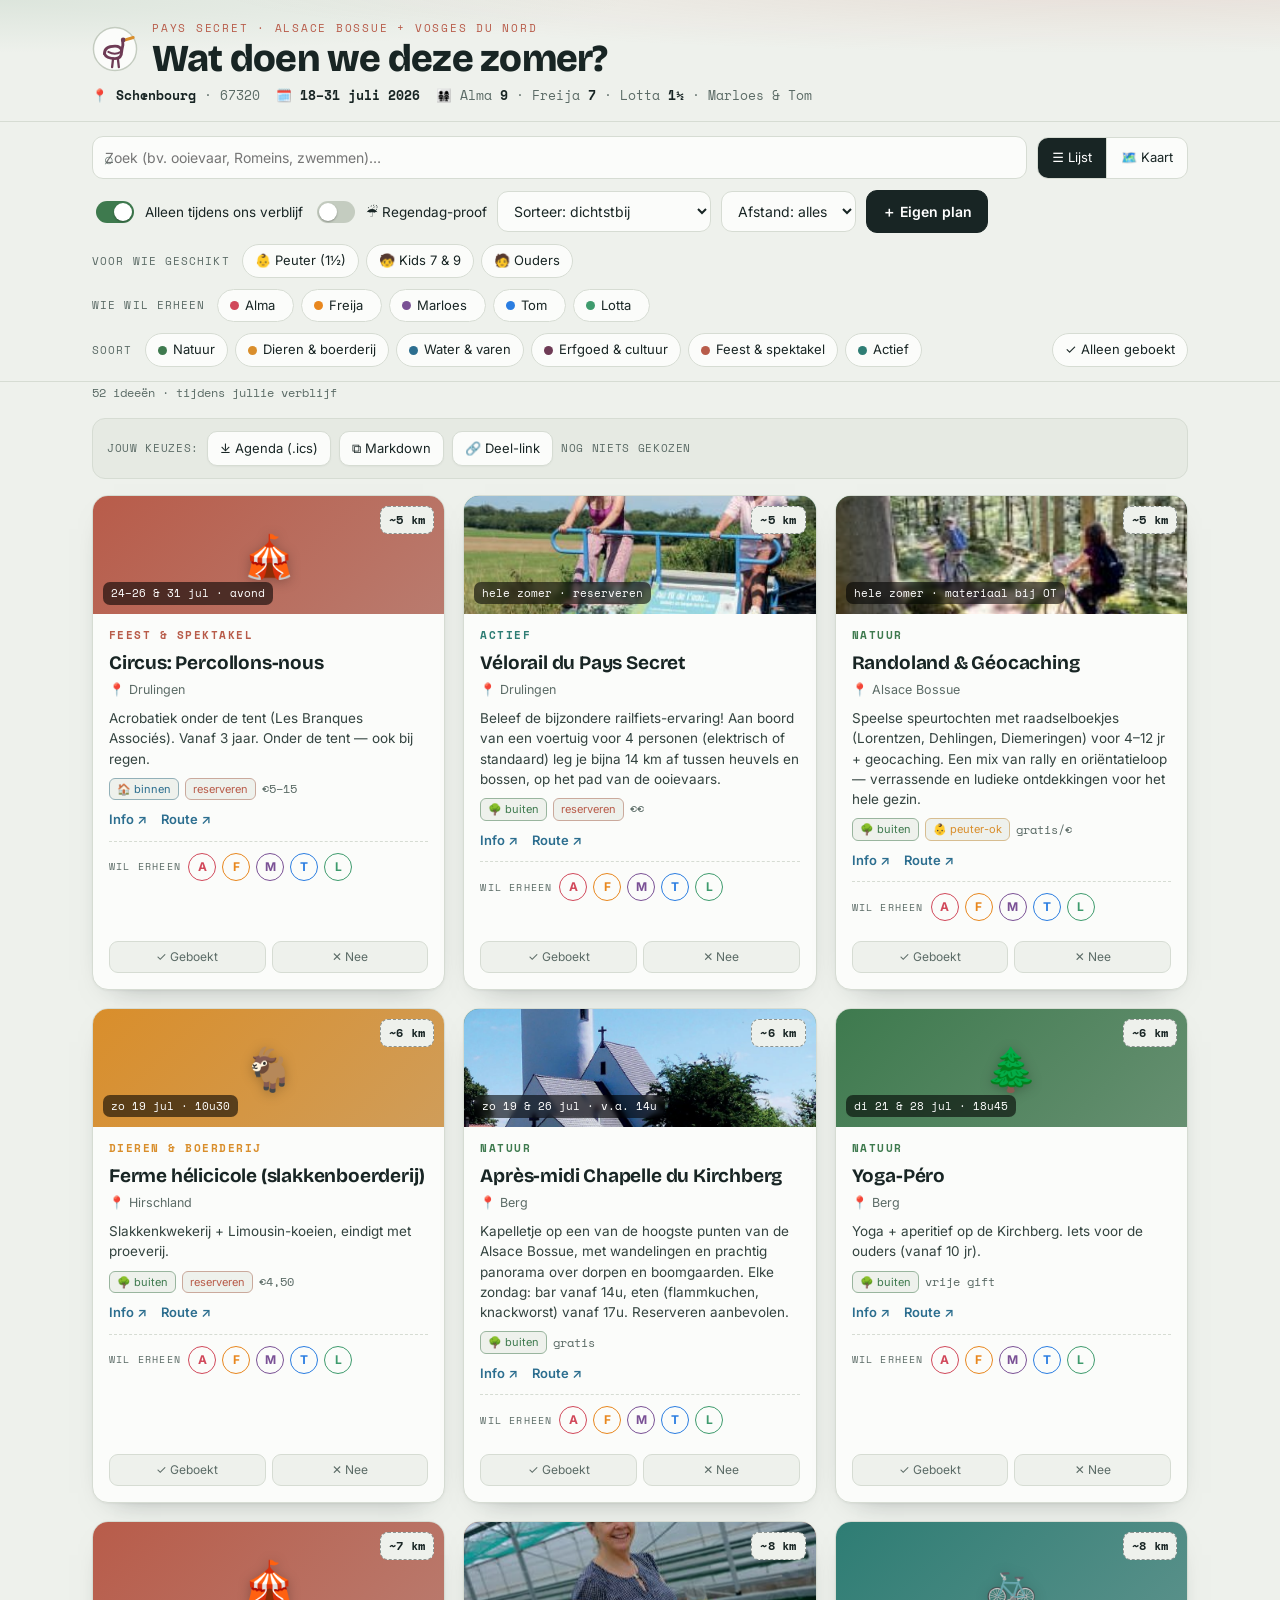
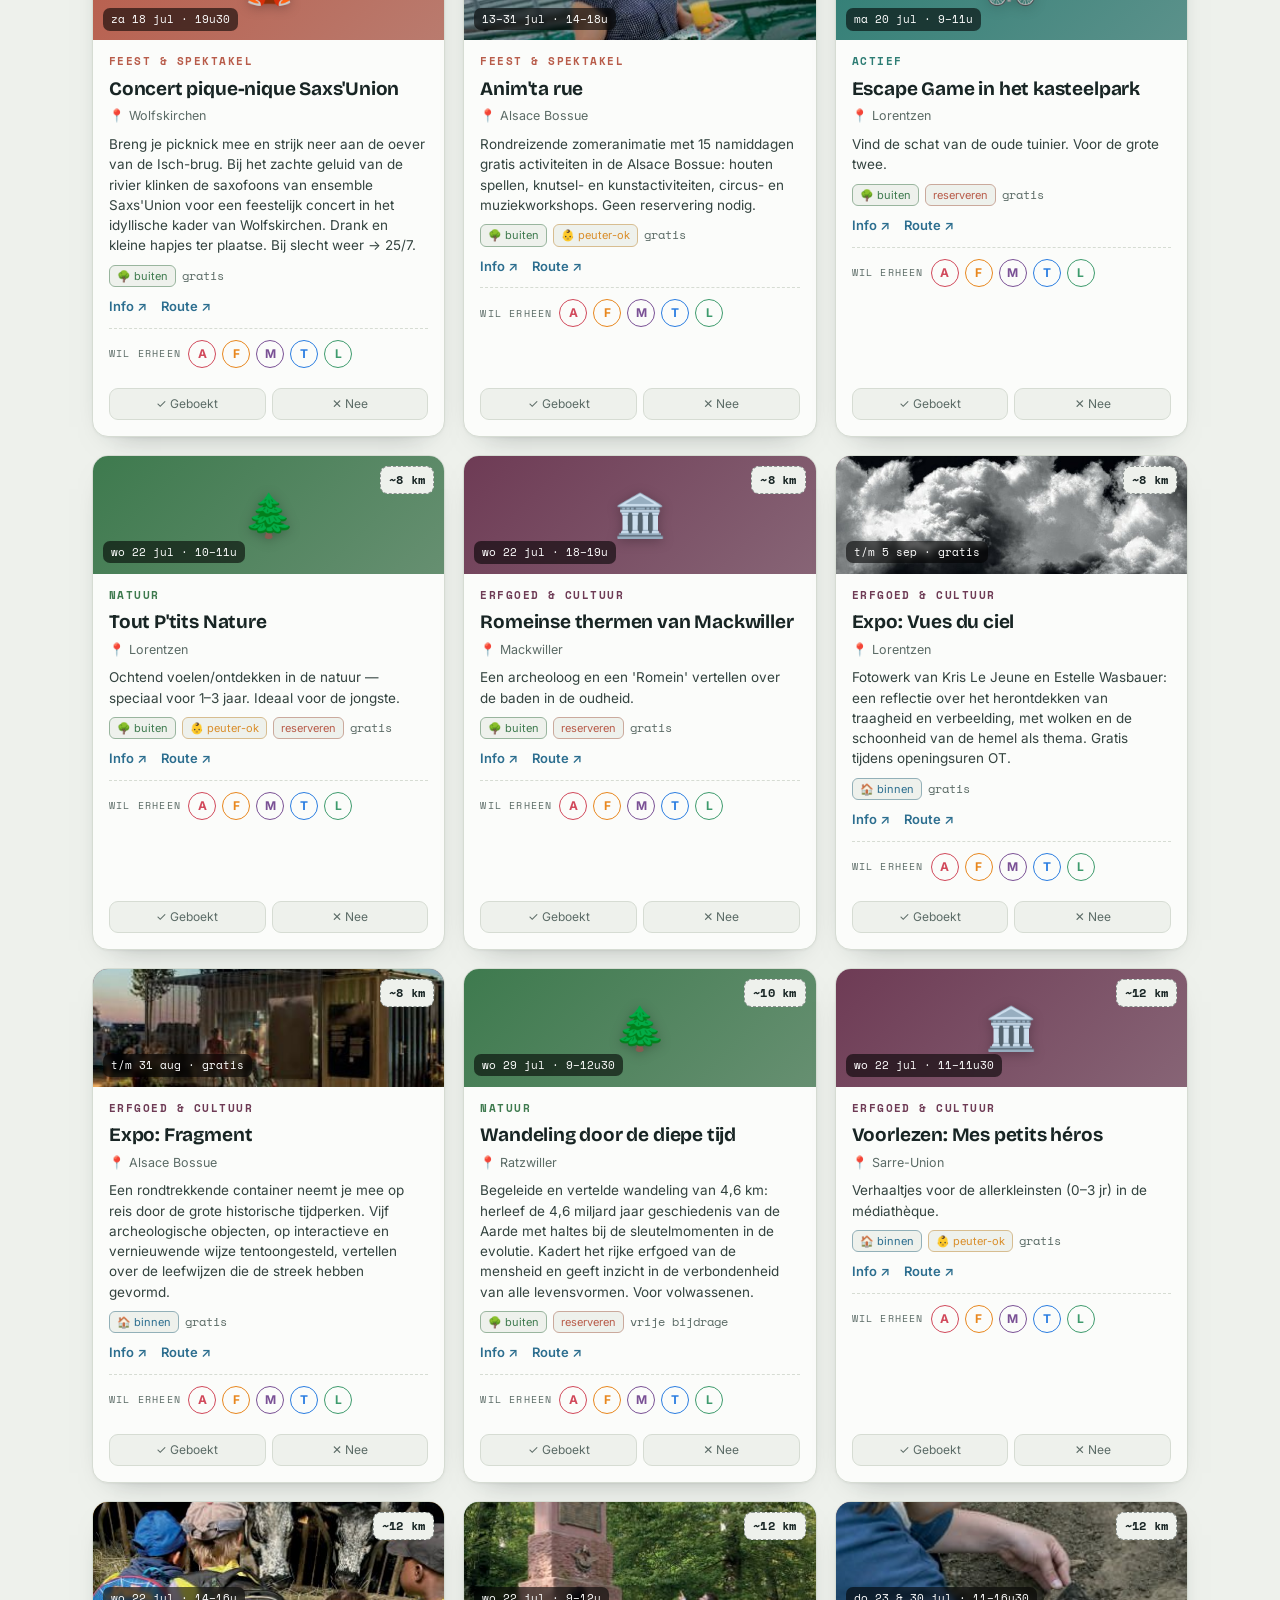
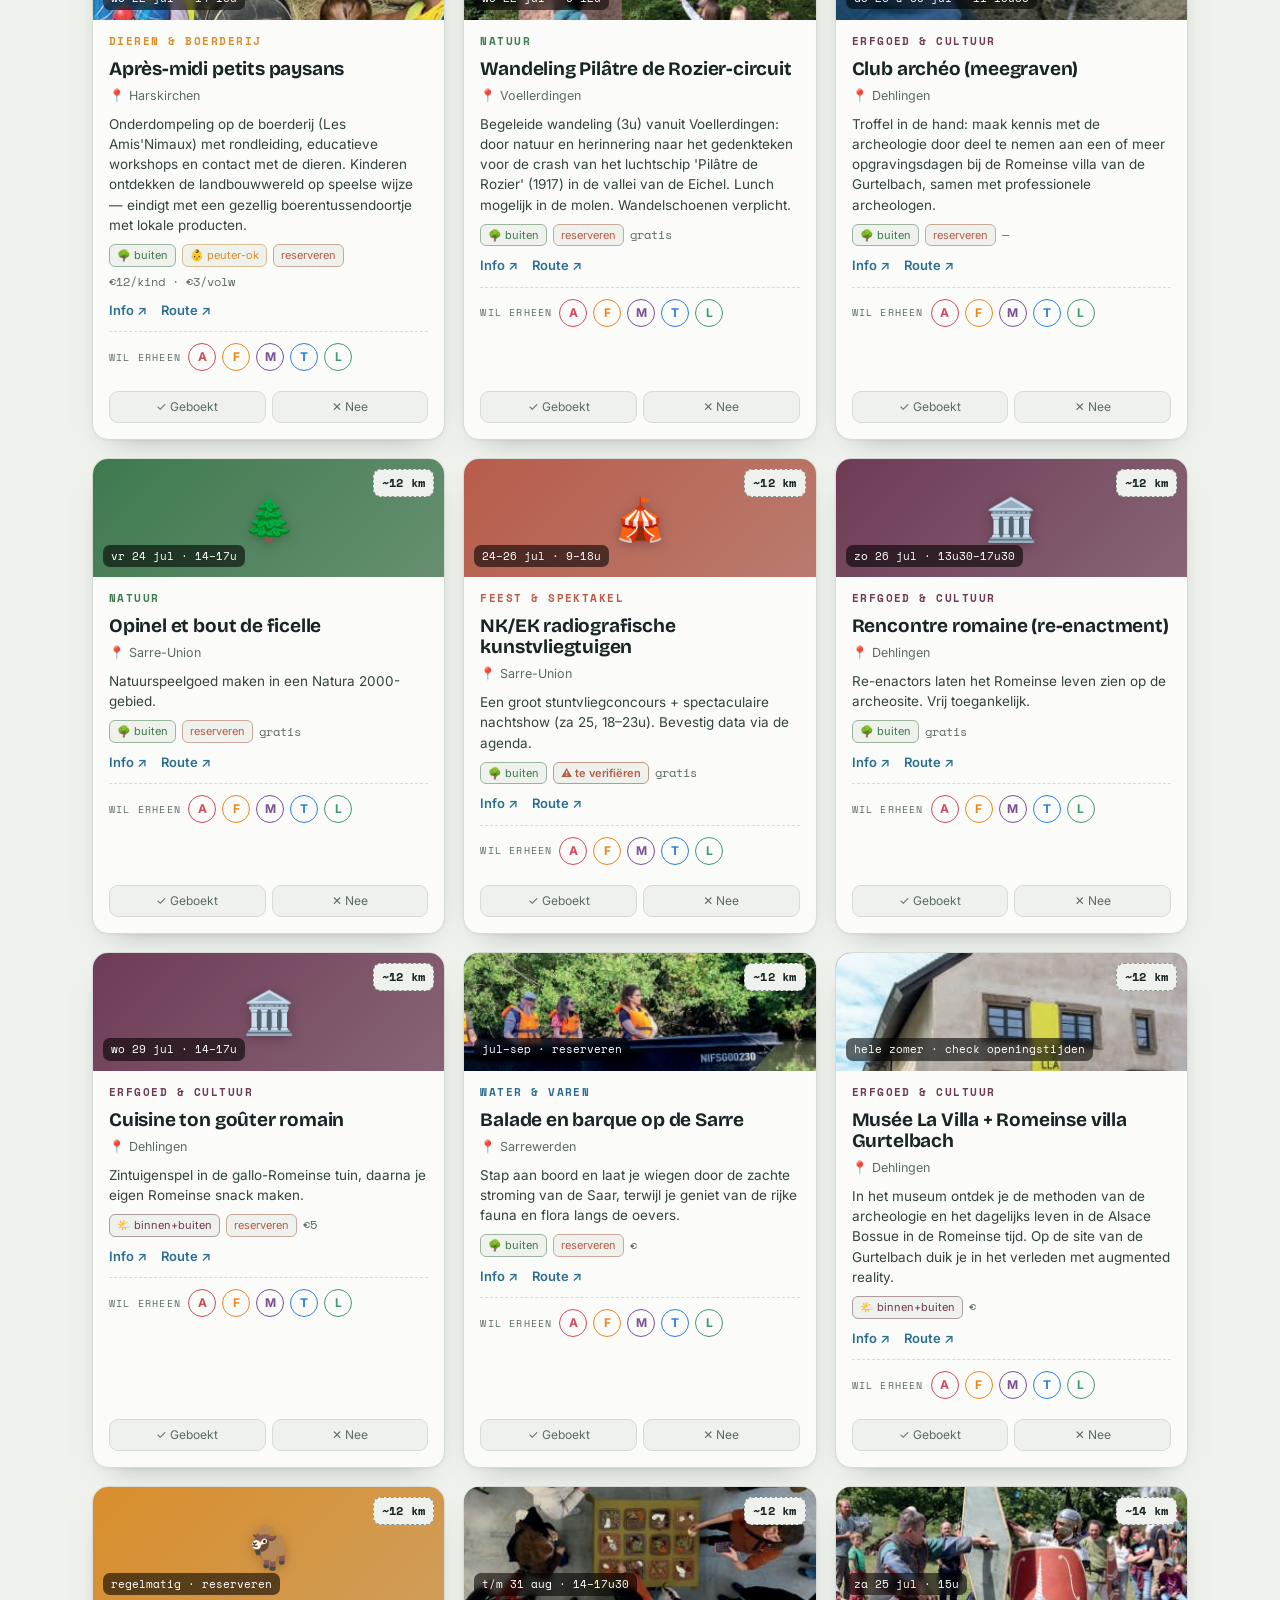
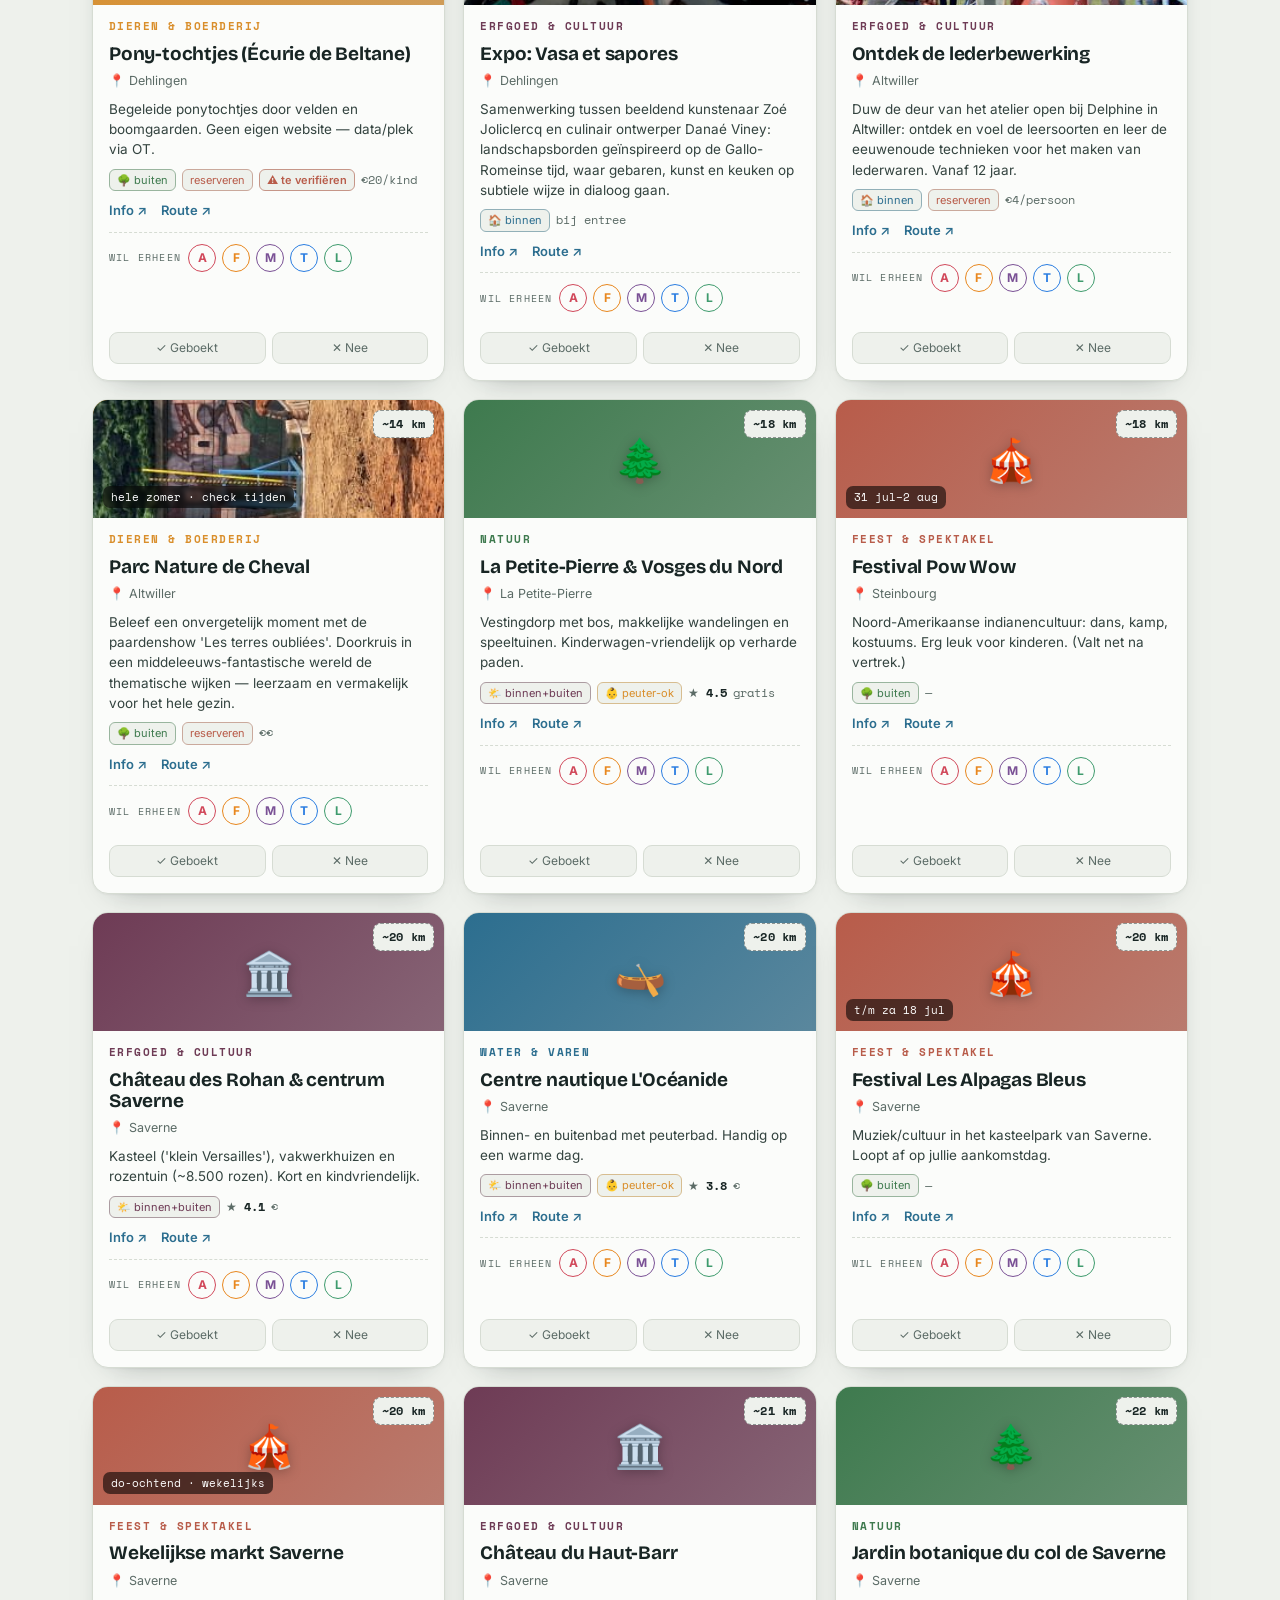
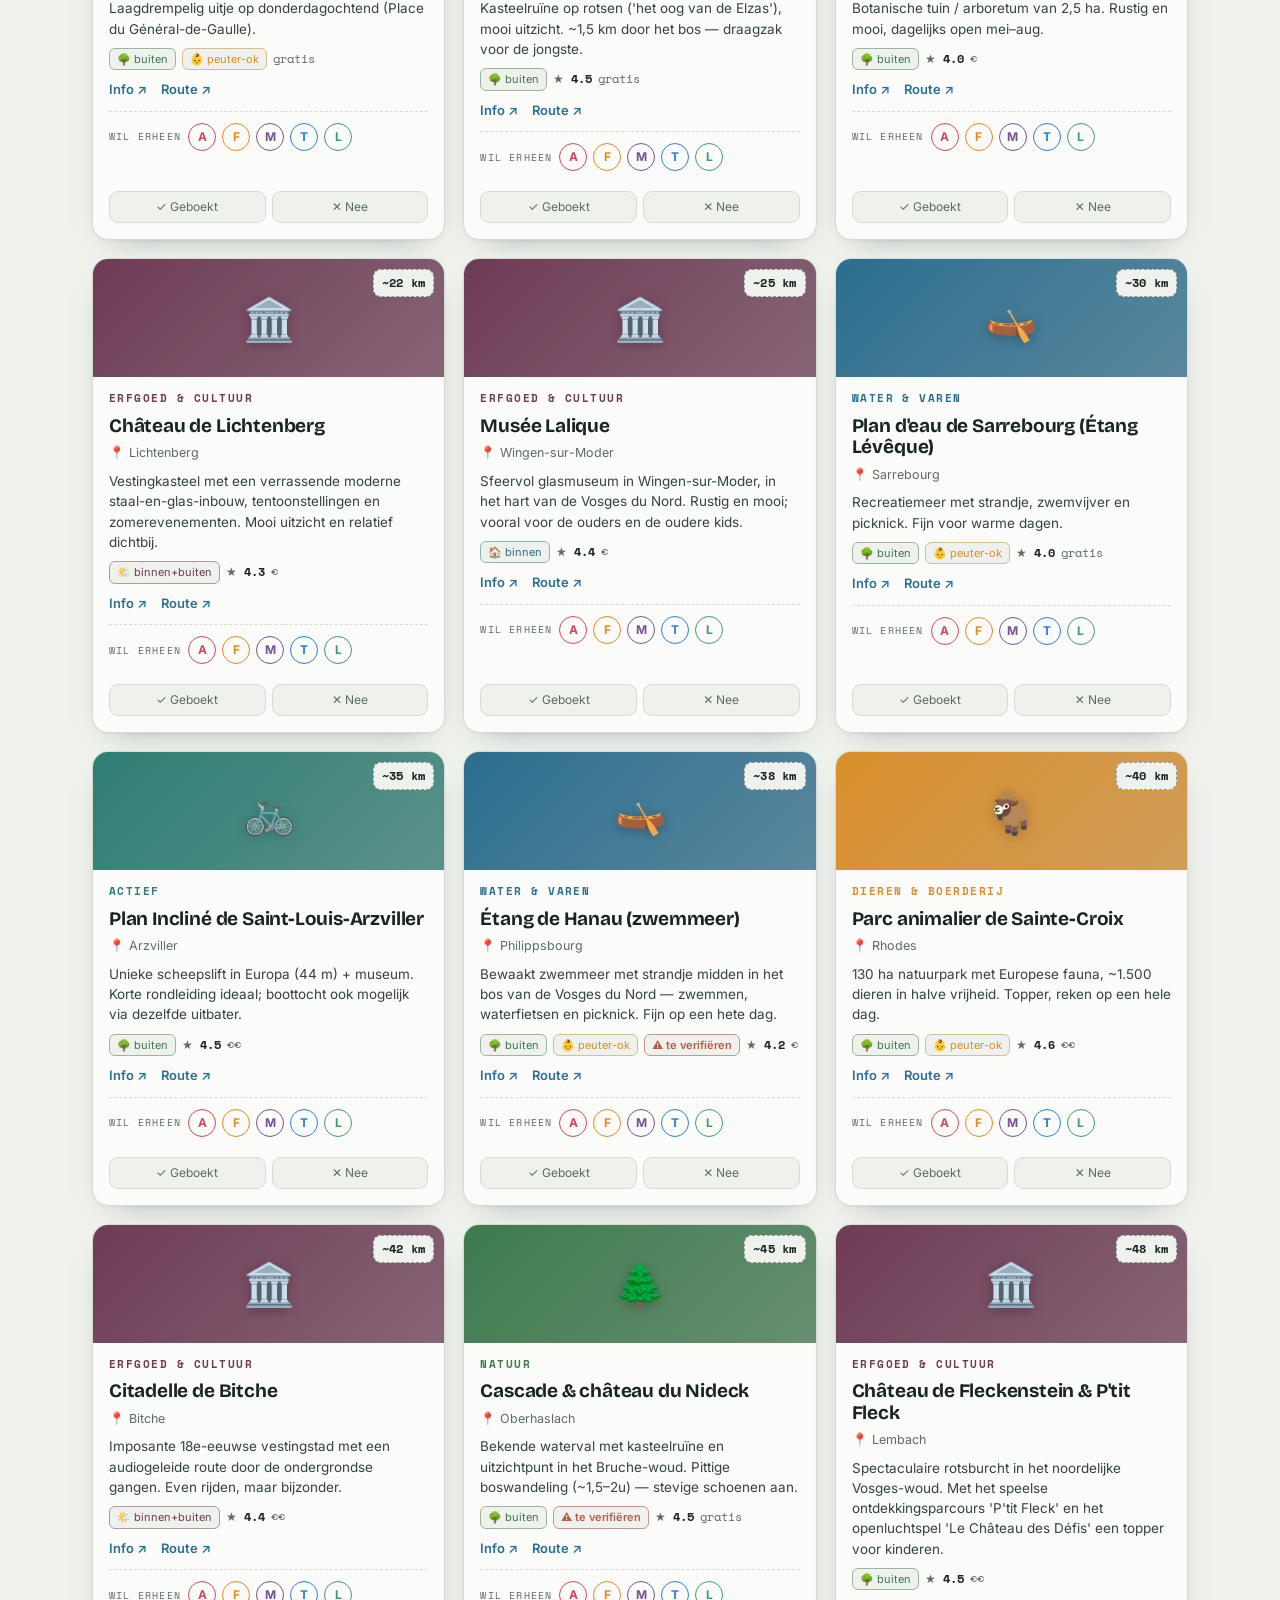
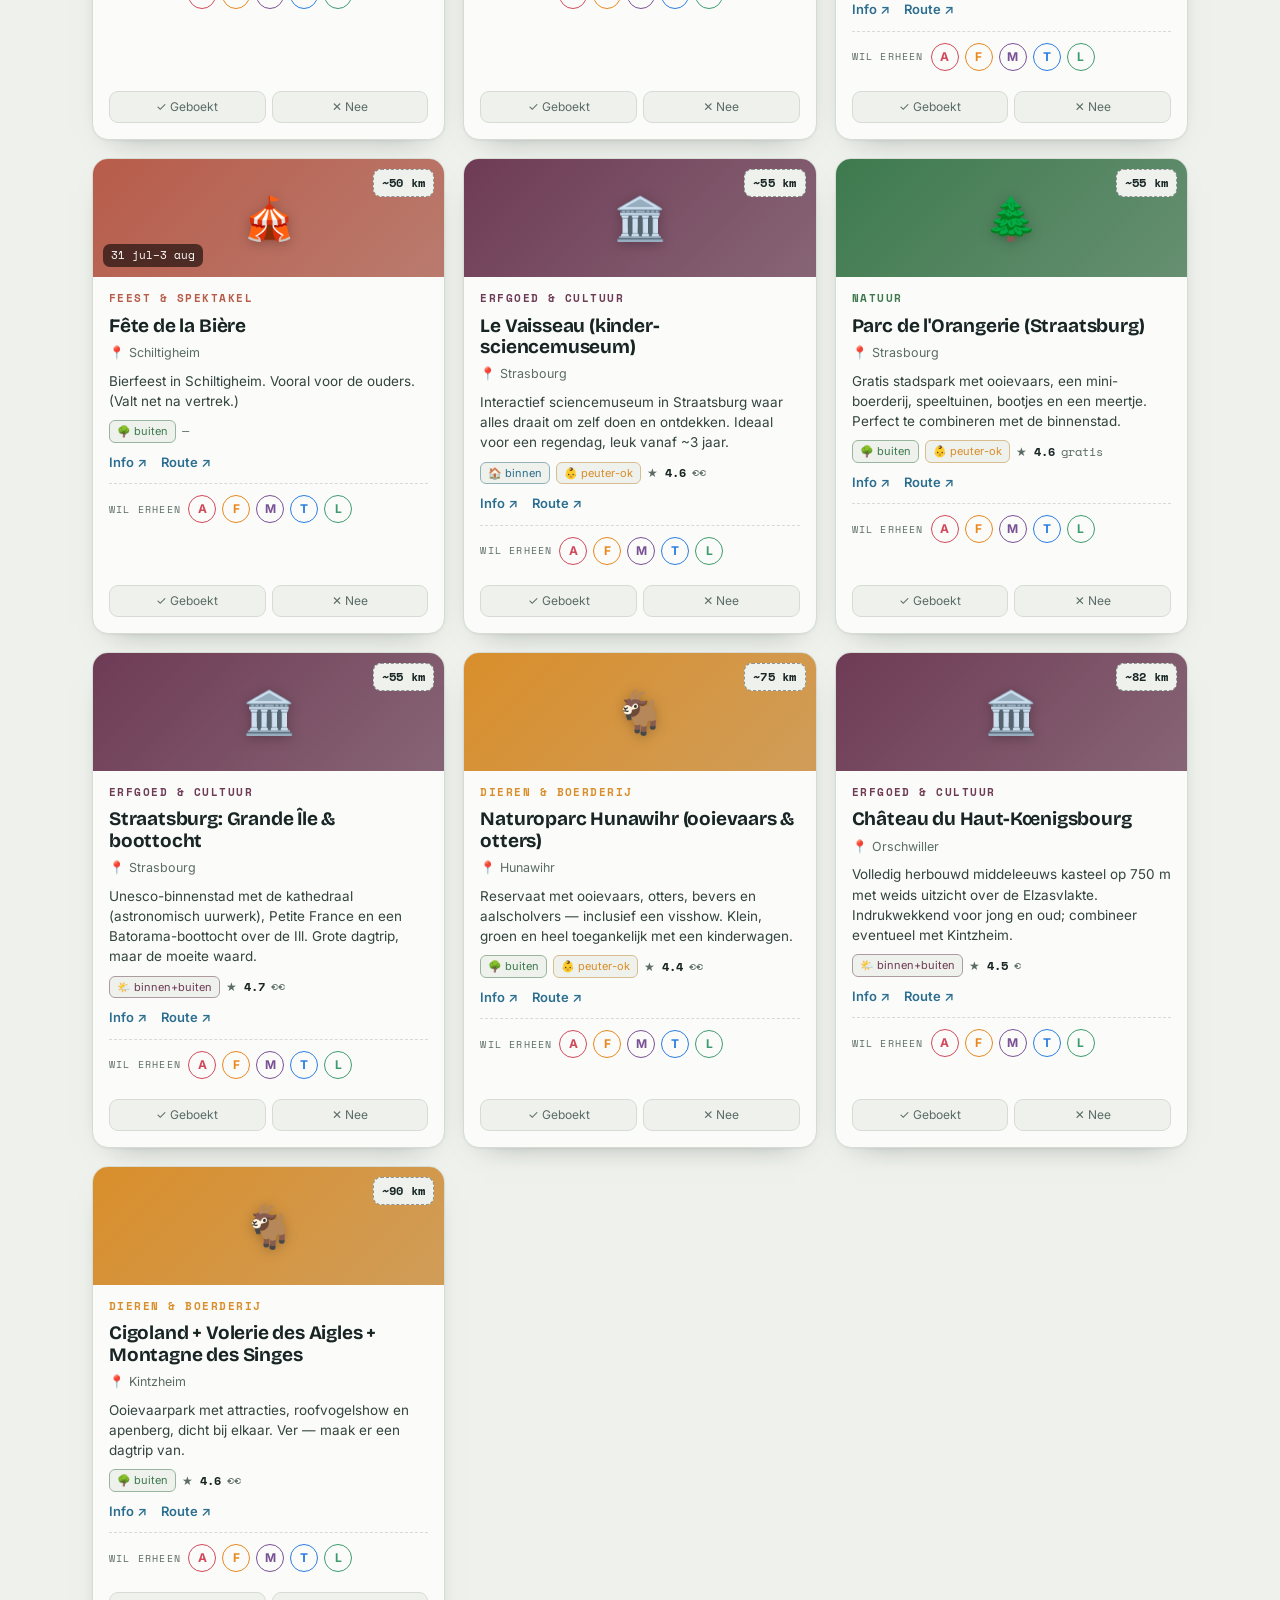
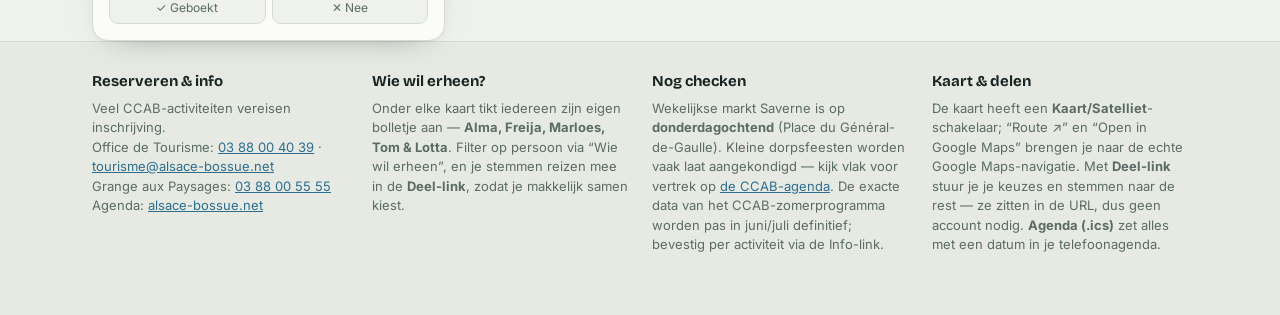
==== commit de2ebe9f: "Fix mobile map scroll-trap, compact header, drop shortlist, highlight verblijf - Kaart: coöperatieve" ====
--- a/index.html
+++ b/index.html
@@ -41,27 +41,18 @@
   a{color:var(--water)}
   :focus-visible{outline:2.5px solid var(--water);outline-offset:2px;border-radius:6px}
 
-  /* ---------- Hero ---------- */
-  header.hero{padding:44px 0 26px;background:
+  /* ---------- Hero (compact) ---------- */
+  header.hero{padding:20px 0 16px;background:
       radial-gradient(120% 90% at 88% -10%, color-mix(in srgb,var(--feest) 12%, transparent), transparent 60%),
       radial-gradient(90% 80% at 0% 0%, color-mix(in srgb,var(--natuur) 10%, transparent), transparent 55%);
     border-bottom:1px solid var(--line)}
-  .hero-top{display:flex;align-items:flex-start;gap:18px;justify-content:space-between;flex-wrap:wrap}
-  .eyebrow{font-family:"Space Mono",monospace;font-size:12px;letter-spacing:.18em;text-transform:uppercase;color:var(--feest);margin:0 0 8px}
-  h1{font-family:"Bricolage Grotesque",sans-serif;font-weight:800;font-size:clamp(34px,6vw,62px);line-height:.95;margin:0;letter-spacing:-.025em}
-  h1 .sub{display:block;font-weight:500;font-size:clamp(15px,2.4vw,20px);color:var(--muted);letter-spacing:0;margin-top:12px;max-width:40ch}
-  .stork{flex:0 0 auto;width:88px;height:88px;color:var(--erfgoed)}
-  .meta{margin-top:20px;display:flex;gap:8px 12px;flex-wrap:wrap;font-family:"Space Mono",monospace;font-size:12.5px;color:var(--muted)}
-  .meta span{background:var(--card);border:1px solid var(--line);border-radius:999px;padding:5px 12px}
-  .meta b{color:var(--ink);font-weight:700}
-
-  /* ---------- Telbalk ---------- */
-  .counts{display:flex;gap:10px;flex-wrap:wrap;margin-top:22px}
-  .count{background:var(--card);border:1px solid var(--line);border-radius:13px;padding:9px 14px;display:flex;align-items:center;gap:9px;font-size:13px;box-shadow:var(--shadow)}
-  .count .n{font-family:"Bricolage Grotesque";font-weight:800;font-size:19px;line-height:1}
-  .count.shortlist .n{color:var(--feest)}
-  .count.geboekt .n{color:var(--natuur)}
-  .count.votes .n{color:var(--water)}
+  .hero-top{display:flex;align-items:center;gap:14px}
+  .mark{flex:0 0 auto;width:46px;height:46px}
+  .eyebrow{font-family:"Space Mono",monospace;font-size:11px;letter-spacing:.16em;text-transform:uppercase;color:var(--feest);margin:0 0 3px}
+  h1{font-family:"Bricolage Grotesque",sans-serif;font-weight:800;font-size:clamp(23px,4.6vw,38px);line-height:1;margin:0;letter-spacing:-.02em}
+  /* compacte reis-info in plaats van losse pills */
+  .trip-info{margin:9px 0 0;display:flex;gap:4px 16px;flex-wrap:wrap;font-family:"Space Mono",monospace;font-size:12.5px;color:var(--muted)}
+  .trip-info b{color:var(--ink);font-weight:700}
 
   /* ---------- Filterbalk ---------- */
   .controls{position:sticky;top:0;z-index:20;background:color-mix(in srgb,var(--paper) 88%, transparent);backdrop-filter:blur(10px);-webkit-backdrop-filter:blur(10px);border-bottom:1px solid var(--line);padding:14px 0}
@@ -111,7 +102,6 @@
   .card{background:var(--card);border:1px solid var(--line);border-radius:var(--radius);overflow:hidden;display:flex;flex-direction:column;box-shadow:var(--shadow);position:relative;transition:transform .14s, box-shadow .14s}
   .card:hover{transform:translateY(-3px);box-shadow:var(--shadow-lg)}
   .card.is-nee{opacity:.5}
-  .card.is-shortlist{border-color:var(--feest);box-shadow:0 0 0 1px var(--feest),var(--shadow)}
   .card.is-geboekt{border-color:var(--natuur);box-shadow:0 0 0 1px var(--natuur),var(--shadow)}
   .thumb{height:118px;position:relative;display:flex;align-items:center;justify-content:center;background:linear-gradient(135deg,var(--cat) 0%, color-mix(in srgb,var(--cat) 68%, #000 8%) 100%)}
   .thumb img{position:absolute;inset:0;width:100%;height:100%;object-fit:cover}
@@ -151,14 +141,16 @@
   .sbtn{font:inherit;font-size:12px;cursor:pointer;border:1px solid var(--line);background:var(--paper);border-radius:9px;padding:6px 9px;color:var(--muted);flex:1;min-width:62px;transition:.12s}
   .sbtn:hover{border-color:var(--ink);color:var(--ink)}
   .sbtn[aria-pressed=true]{color:#fff;border-color:transparent}
-  .sbtn.s-shortlist[aria-pressed=true]{background:var(--feest)}
   .sbtn.s-geboekt[aria-pressed=true]{background:var(--natuur)}
   .sbtn.s-nee[aria-pressed=true]{background:var(--muted)}
 
   .empty{text-align:center;color:var(--muted);padding:56px 20px;font-size:15px}
 
   /* ---------- Kaartweergave ---------- */
-  #map{height:580px;border:1px solid var(--line);border-radius:var(--radius);overflow:hidden;isolation:isolate;z-index:0;box-shadow:var(--shadow)}
+  #map{position:relative;height:580px;border:1px solid var(--line);border-radius:var(--radius);overflow:hidden;isolation:isolate;z-index:0;box-shadow:var(--shadow)}
+  /* mobiel: één vinger scrollt de pagina; deze hint verschijnt kort bij één-vinger-slepen */
+  .map-hint{position:absolute;inset:0;z-index:1200;display:none;align-items:center;justify-content:center;text-align:center;padding:24px;background:rgba(24,37,36,.5);color:#fff;font-size:16px;font-weight:600;pointer-events:none;border-radius:var(--radius);backdrop-filter:blur(1px)}
+  .map-hint.show{display:flex}
   .maptools{display:flex;align-items:center;gap:10px;flex-wrap:wrap;margin:12px 2px 0}
   .maphint{font-family:"Space Mono",monospace;font-size:11px;color:var(--muted)}
   .legend{display:flex;gap:12px;flex-wrap:wrap;margin:10px 2px 0;font-size:12px;color:var(--muted)}
@@ -177,7 +169,13 @@
   .popup-votes{display:flex;gap:3px;margin:6px 0}
   .pdot{width:19px;height:19px;border-radius:50%;color:#fff;font-size:10px;font-weight:700;display:inline-flex;align-items:center;justify-content:center}
   .pin span{display:block;width:16px;height:16px;border-radius:50% 50% 50% 0;transform:rotate(-45deg);background:var(--c);border:2px solid #fff;box-shadow:0 1px 4px rgba(0,0,0,.45)}
-  .pin.home span{background:#fff;border:2px solid var(--ink);width:20px;height:20px}
+  /* ons verblijf: extra opvallende marker met pulserende ring + label */
+  .homepin{background:none;border:0}
+  .homepin-dot{width:42px;height:42px;border-radius:50%;background:var(--feest);border:3px solid #fff;box-shadow:0 4px 12px rgba(0,0,0,.5);display:flex;align-items:center;justify-content:center;font-size:21px;position:relative}
+  .homepin-dot::before{content:"";position:absolute;inset:-7px;border-radius:50%;border:2px solid var(--feest);opacity:.55;animation:homepulse 2.4s ease-out infinite}
+  @keyframes homepulse{0%{transform:scale(.82);opacity:.6}70%{transform:scale(1.5);opacity:0}100%{opacity:0}}
+  .leaflet-tooltip.home-label{background:var(--ink);color:#fff;border:0;box-shadow:0 2px 8px rgba(0,0,0,.4);font-family:"Space Mono",monospace;font-size:11px;font-weight:700;letter-spacing:.04em;padding:2px 8px;border-radius:6px;white-space:nowrap}
+  .leaflet-tooltip.home-label::before{display:none}
 
   /* ---------- Eigen-plan formulier ---------- */
   dialog{border:none;border-radius:20px;padding:0;max-width:480px;width:92%;box-shadow:0 30px 70px -20px rgba(24,37,36,.6)}
@@ -212,9 +210,9 @@
     .controls.open .filtertoggle{background:var(--ink);color:#fff}
     .filterpanel .row{margin-top:11px}
     .filterpanel select,.filterpanel .btn,.filterpanel .toggle{flex:1 1 auto}
-    #map{height:70vh}
+    #map{height:62vh}
   }
-  @media (prefers-reduced-motion:reduce){*{transition:none!important;scroll-behavior:auto}}
+  @media (prefers-reduced-motion:reduce){*{transition:none!important;animation:none!important;scroll-behavior:auto}}
 </style>
 </head>
 <body>
@@ -222,31 +220,27 @@
 <header class="hero">
   <div class="wrap">
     <div class="hero-top">
+      <!-- ooievaar: compacte signature -->
+      <svg class="mark" viewBox="0 0 48 48" fill="none" stroke-linecap="round" stroke-linejoin="round" role="img" aria-label="Ooievaar">
+        <circle cx="24" cy="24" r="22.5" fill="var(--card)" stroke="var(--line2)" stroke-width="1.5"/>
+        <path d="M13 29 Q13 21 24 21 Q30 21 31 26" stroke="var(--erfgoed)" stroke-width="3"/>
+        <path d="M13 29 Q15 34 24 34 Q31 34 31 26" stroke="var(--erfgoed)" stroke-width="3"/>
+        <path d="M31 26 Q33 20 32 15" stroke="var(--erfgoed)" stroke-width="3"/>
+        <path d="M17 27 Q24 31 30 27" stroke="var(--erfgoed)" stroke-width="2"/>
+        <path d="M22 34 L21 43 M27 34 L28 43" stroke="var(--erfgoed)" stroke-width="2.4"/>
+        <path d="M33 15 L43 12" stroke="var(--dieren)" stroke-width="3"/>
+        <circle cx="32.5" cy="14.5" r="2.4" fill="var(--erfgoed)"/>
+      </svg>
       <div>
         <p class="eyebrow">Pays Secret · Alsace Bossue + Vosges du Nord</p>
-        <h1>Wat doen we deze zomer?
-          <span class="sub">Gezinsbrainstorm — 18 t/m 31 juli 2026 · vanuit 27 Rue Lot. Waldmatt, Schœnbourg</span>
-        </h1>
+        <h1>Wat doen we deze zomer?</h1>
       </div>
-      <!-- ooievaar: kleine signature -->
-      <svg class="stork" viewBox="0 0 100 100" fill="none" stroke="currentColor" stroke-width="3.4" stroke-linecap="round" stroke-linejoin="round" aria-hidden="true">
-        <path d="M22 78c10 4 24 4 33-3"/>
-        <path d="M55 72c14-2 24-12 24-26 0-9-6-16-15-16-7 0-12 5-12 12"/>
-        <path d="M52 42l-9-6"/>
-        <path d="M43 36l16-2 14 7"/>
-        <circle cx="62" cy="30" r="1.6" fill="currentColor" stroke="none"/>
-        <path d="M30 80l4-14M40 80l3-12"/>
-      </svg>
-    </div>
-
-    <div class="meta">
-      <span>👧 Alma <b>9</b> · Freija <b>7</b> · Lotta <b>1½</b></span>
-      <span>🧑‍🤝‍🧑 met Marloes &amp; Tom</span>
-      <span>📍 Schœnbourg <b>67320</b></span>
-      <span>🗓️ <b>14 dagen</b></span>
-    </div>
-
-    <div class="counts" id="counts"></div>
+    </div>
+    <div class="trip-info">
+      <span>📍 <b>Schœnbourg</b> · 67320</span>
+      <span>🗓️ <b>18–31 juli 2026</b></span>
+      <span>👨‍👩‍👧‍👧 Alma <b>9</b> · Freija <b>7</b> · Lotta <b>1½</b> · Marloes &amp; Tom</span>
+    </div>
   </div>
 </header>
 
@@ -294,7 +288,7 @@
         <span class="label">Soort</span>
         <div class="chips" id="catChips"></div>
         <span style="flex:1"></span>
-        <button class="chip" id="onlyPicked" aria-pressed="false">★ Alleen shortlist/geboekt</button>
+        <button class="chip" id="onlyPicked" aria-pressed="false">✓ Alleen geboekt</button>
       </div>
     </div>
   </div>
@@ -304,13 +298,13 @@
   <div class="resultline" id="resultline"></div>
   <div class="exportbar" id="exportbar">
     <span class="exporthint">Jouw keuzes:</span>
-    <button class="xbtn" id="expIcs" title="Download geboekte/shortlist-items met datum als agenda-bestand">⤓ Agenda (.ics)</button>
+    <button class="xbtn" id="expIcs" title="Download geboekte items met datum als agenda-bestand">⤓ Agenda (.ics)</button>
     <button class="xbtn" id="expMd" title="Kopieer je keuzes als lijst om te appen">⧉ Markdown</button>
     <button class="xbtn" id="expShare" title="Kopieer een link die je keuzes én stemmen meeneemt">🔗 Deel-link</button>
     <span class="exporthint" id="pickCount"></span>
   </div>
   <div class="grid" id="grid"></div>
-  <div id="map" hidden></div>
+  <div id="map" hidden><div class="map-hint" id="mapHint">Gebruik twee vingers om de kaart te bewegen</div></div>
   <div class="maptools" id="maptools" hidden>
     <span class="maphint">Stippen staan op de dorpskern bij benadering — gebruik “Route ↗” in de popup voor navigatie.</span>
     <a class="xbtn" id="gmapsAll" target="_blank" rel="noopener">🧭 Open omgeving in Google Maps</a>
@@ -557,7 +551,7 @@
   if(state.cat.size && !state.cat.has(it.category)) return false;
   if(state.aud.size && !it.tags.some(t=>state.aud.has(t))) return false;
   if(state.who.size){ const v=votesOf(it); if(!v.some(p=>state.who.has(p))) return false; }
-  if(state.onlyPicked){ const s=store.status[it.id]; if(s!=="shortlist"&&s!=="geboekt") return false; }
+  if(state.onlyPicked && store.status[it.id]!=="geboekt") return false;
   if(state.q){
     const hay=(it.title+" "+(it.what||"")+" "+(it.town||"")+" "+CATS[it.category].label).toLowerCase();
     if(!hay.includes(state.q.toLowerCase())) return false;
@@ -592,7 +586,6 @@
     grid.innerHTML = items.map(cardHtml).join("");
   }
 
-  renderCounts();
   renderPickCount();
   renderWhoCounts();
   updateFilterBadge();
@@ -642,23 +635,11 @@
       <div class="links">${info}<a href="${mapsUrl(it)}" target="_blank" rel="noopener">Route ↗</a></div>
       ${votesHtml(it)}
       <div class="foot">
-        <button class="sbtn s-shortlist" data-id="${it.id}" data-s="shortlist" aria-pressed="${st==='shortlist'}">★ Shortlist</button>
         <button class="sbtn s-geboekt"  data-id="${it.id}" data-s="geboekt"  aria-pressed="${st==='geboekt'}">✓ Geboekt</button>
         <button class="sbtn s-nee"      data-id="${it.id}" data-s="nee"      aria-pressed="${st==='nee'}">✕ Nee</button>
       </div>
     </div>
   </article>`;
-}
-
-function renderCounts(){
-  const items=allItems();
-  const n=s=>items.filter(it=>store.status[it.id]===s).length;
-  const totalVotes=items.reduce((a,it)=>a+votesOf(it).length,0);
-  document.getElementById("counts").innerHTML=`
-    <div class="count"><span class="n">${items.filter(inTrip).length}</span> ideeën tijdens verblijf</div>
-    <div class="count shortlist"><span class="n">${n('shortlist')}</span> op shortlist</div>
-    <div class="count geboekt"><span class="n">${n('geboekt')}</span> geboekt</div>
-    <div class="count votes"><span class="n">${totalVotes}</span> stemmen uitgebracht</div>`;
 }
 
 function renderWhoCounts(){
@@ -680,6 +661,25 @@
 let map=null, markerLayer=null;
 function pinIcon(color, home){
   return L.divIcon({className:"pin"+(home?" home":""), html:`<span style="--c:${color}"></span>`, iconSize:[18,18], iconAnchor:[9,16], popupAnchor:[0,-14]});
+}
+/* opvallende marker voor ons verblijf */
+function homeIcon(){
+  return L.divIcon({className:"homepin", html:`<div class="homepin-dot">🏡</div>`, iconSize:[42,42], iconAnchor:[21,21], popupAnchor:[0,-20]});
+}
+/* Coöperatieve gestures op touch: één vinger scrollt de pagina, twee vingers
+   bewegen/zoomen de kaart. Zo blijft de pagina scrollbaar op de telefoon. */
+function setupTouchGestures(map){
+  const c=map.getContainer();
+  const hint=document.getElementById("mapHint");
+  let t;
+  map.dragging.disable();                 // standaard uit → één vinger = pagina scrollen
+  c.addEventListener("touchstart",e=>{
+    if(e.touches.length>=2){ map.dragging.enable(); if(hint) hint.classList.remove("show"); }
+    else map.dragging.disable();
+  },{passive:true});
+  c.addEventListener("touchmove",e=>{
+    if(e.touches.length<2 && hint){ hint.classList.add("show"); clearTimeout(t); t=setTimeout(()=>hint.classList.remove("show"),1400); }
+  },{passive:true});
 }
 function jitter(id){
   let h=0; for(const ch of String(id)) h=(h*31+ch.charCodeAt(0))&0xffff;
@@ -698,7 +698,8 @@
 }
 function ensureMap(){
   if(map) return;
-  map = L.map("map", {scrollWheelZoom:true}).setView(COORDS["Schœnbourg"], 11);
+  const isTouch = window.matchMedia("(pointer:coarse)").matches;
+  map = L.map("map", {scrollWheelZoom:!isTouch}).setView(COORDS["Schœnbourg"], 11);
   const voyager = L.tileLayer("https://{s}.basemaps.cartocdn.com/rastertiles/voyager/{z}/{x}/{y}{r}.png",
     {maxZoom:19, subdomains:"abcd", attribution:'&copy; OpenStreetMap &copy; CARTO'}).addTo(map);
   const sat = L.tileLayer("https://server.arcgisonline.com/ArcGIS/rest/services/World_Imagery/MapServer/tile/{z}/{y}/{x}",
@@ -720,7 +721,12 @@
   toggle.addTo(map);
 
   markerLayer = L.layerGroup().addTo(map);
-  L.marker(COORDS["Schœnbourg"], {icon:pinIcon("#182524", true)}).addTo(map).bindPopup("🏡 <strong>Ons verblijf</strong><br>Schœnbourg");
+  // Ons verblijf — groot, gekleurd, met pulserende ring, vast label en altijd bovenop
+  L.marker(COORDS["Schœnbourg"], {icon:homeIcon(), zIndexOffset:1000, keyboard:false})
+    .addTo(map)
+    .bindPopup("🏡 <strong>Ons verblijf</strong><br>27 Rue Lot. Waldmatt, Schœnbourg")
+    .bindTooltip("Ons verblijf", {permanent:true, direction:"top", offset:[0,-22], className:"home-label"});
+  if(isTouch) setupTouchGestures(map);
 }
 function renderMap(items){
   ensureMap();
@@ -740,7 +746,7 @@
 function buildLegend(){
   document.getElementById("legend").innerHTML =
     Object.values(CATS).map(c=>`<span class="li"><span class="dot" style="background:${c.color}"></span>${c.label}</span>`).join("")
-    + `<span class="li"><span class="dot" style="background:#fff;border:1.5px solid var(--ink)"></span>Ons verblijf</span>`;
+    + `<span class="li"><span class="dot" style="background:var(--feest);border:2px solid #fff;box-shadow:0 0 0 1px var(--line2)"></span>Ons verblijf</span>`;
 }
 function setView(v){
   state.view=v;
@@ -753,7 +759,7 @@
 }
 
 /* ===================== Export & delen ===================== */
-function pickedItems(){ return allItems().filter(it=>["shortlist","geboekt"].includes(store.status[it.id])); }
+function pickedItems(){ return allItems().filter(it=>store.status[it.id]==="geboekt"); }
 function renderPickCount(){
   const n=pickedItems().length;
   document.getElementById("pickCount").textContent = n? `${n} gekozen` : "nog niets gekozen";
@@ -784,7 +790,7 @@
   const evt=(it,start,endExcl,suffix)=>{
     lines.push("BEGIN:VEVENT","UID:"+it.id+(suffix||"")+"@elzas2026","DTSTAMP:"+stamp,
       "DTSTART;VALUE=DATE:"+start.replace(/-/g,""),"DTEND;VALUE=DATE:"+endExcl.replace(/-/g,""),
-      "SUMMARY:"+icsEsc((store.status[it.id]==="geboekt"?"✓ ":"★ ")+it.title));
+      "SUMMARY:"+icsEsc("✓ "+it.title));
     if(it.town) lines.push("LOCATION:"+icsEsc(it.town+", France"));
     const desc=[it.what,it.whenLabel,it.url].filter(Boolean).join(" — ");
     if(desc) lines.push("DESCRIPTION:"+icsEsc(desc));
@@ -801,16 +807,13 @@
 function voteNames(it){ return votesOf(it).map(p=>PEOPLE[p]?PEOPLE[p].name:p); }
 function buildMarkdown(){
   const picks=pickedItems();
-  const g=picks.filter(it=>store.status[it.id]==="geboekt");
-  const s=picks.filter(it=>store.status[it.id]==="shortlist");
   const fmt=it=>{
     const who=voteNames(it);
     return `- **${it.title}** — ${it.town}${it.whenLabel?" · "+it.whenLabel:""}${it.price?" · "+it.price:""}${it.book?" · reserveren ("+it.book+")":""}${who.length?" · 👍 "+who.join(", "):""}${it.url?` — ${it.url}`:""}`;
   };
   const out=["# Elzas 2026 — onze keuzes", "", "_Schœnbourg · 18–31 juli 2026_", ""];
-  if(g.length){ out.push("## ✓ Geboekt"); g.forEach(it=>out.push(fmt(it))); out.push(""); }
-  if(s.length){ out.push("## ★ Shortlist"); s.forEach(it=>out.push(fmt(it))); out.push(""); }
-  if(!g.length && !s.length) out.push("_Nog niets gekozen._");
+  if(picks.length){ out.push("## ✓ Geboekt"); picks.forEach(it=>out.push(fmt(it))); }
+  else out.push("_Nog niets gekozen._");
   return out.join("\n");
 }
 function buildShareURL(){
@@ -897,7 +900,7 @@
 /* export-knoppen */
 document.getElementById("expIcs").addEventListener("click",()=>{
   const {ics,count,total}=buildICS();
-  if(total===0){ toast("Nog niets op shortlist of geboekt."); return; }
+  if(total===0){ toast("Nog niets geboekt."); return; }
   if(count===0){ toast("Je keuzes hebben (nog) geen datum — niets voor de agenda."); return; }
   download("elzas-2026.ics", ics, "text/calendar;charset=utf-8");
   toast(`${count} ${count===1?"item":"items"} naar agenda (.ics).`);
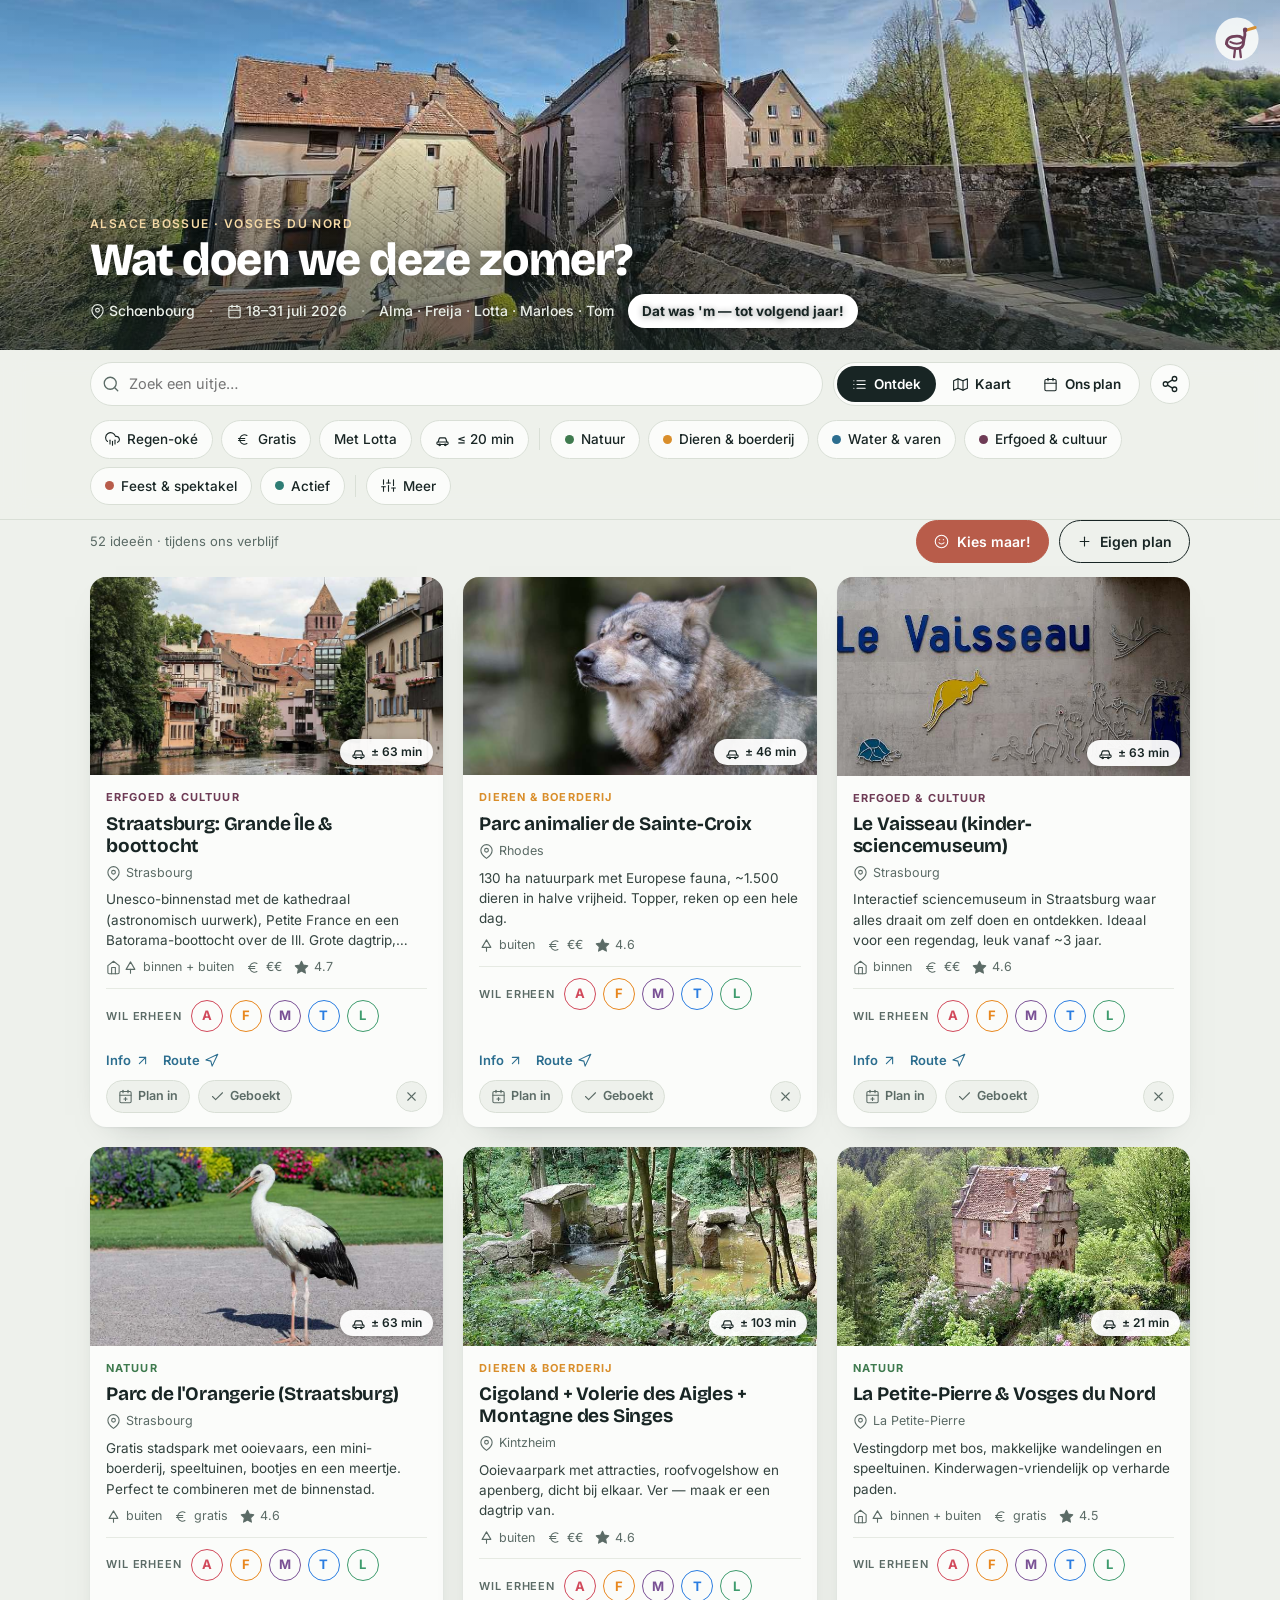
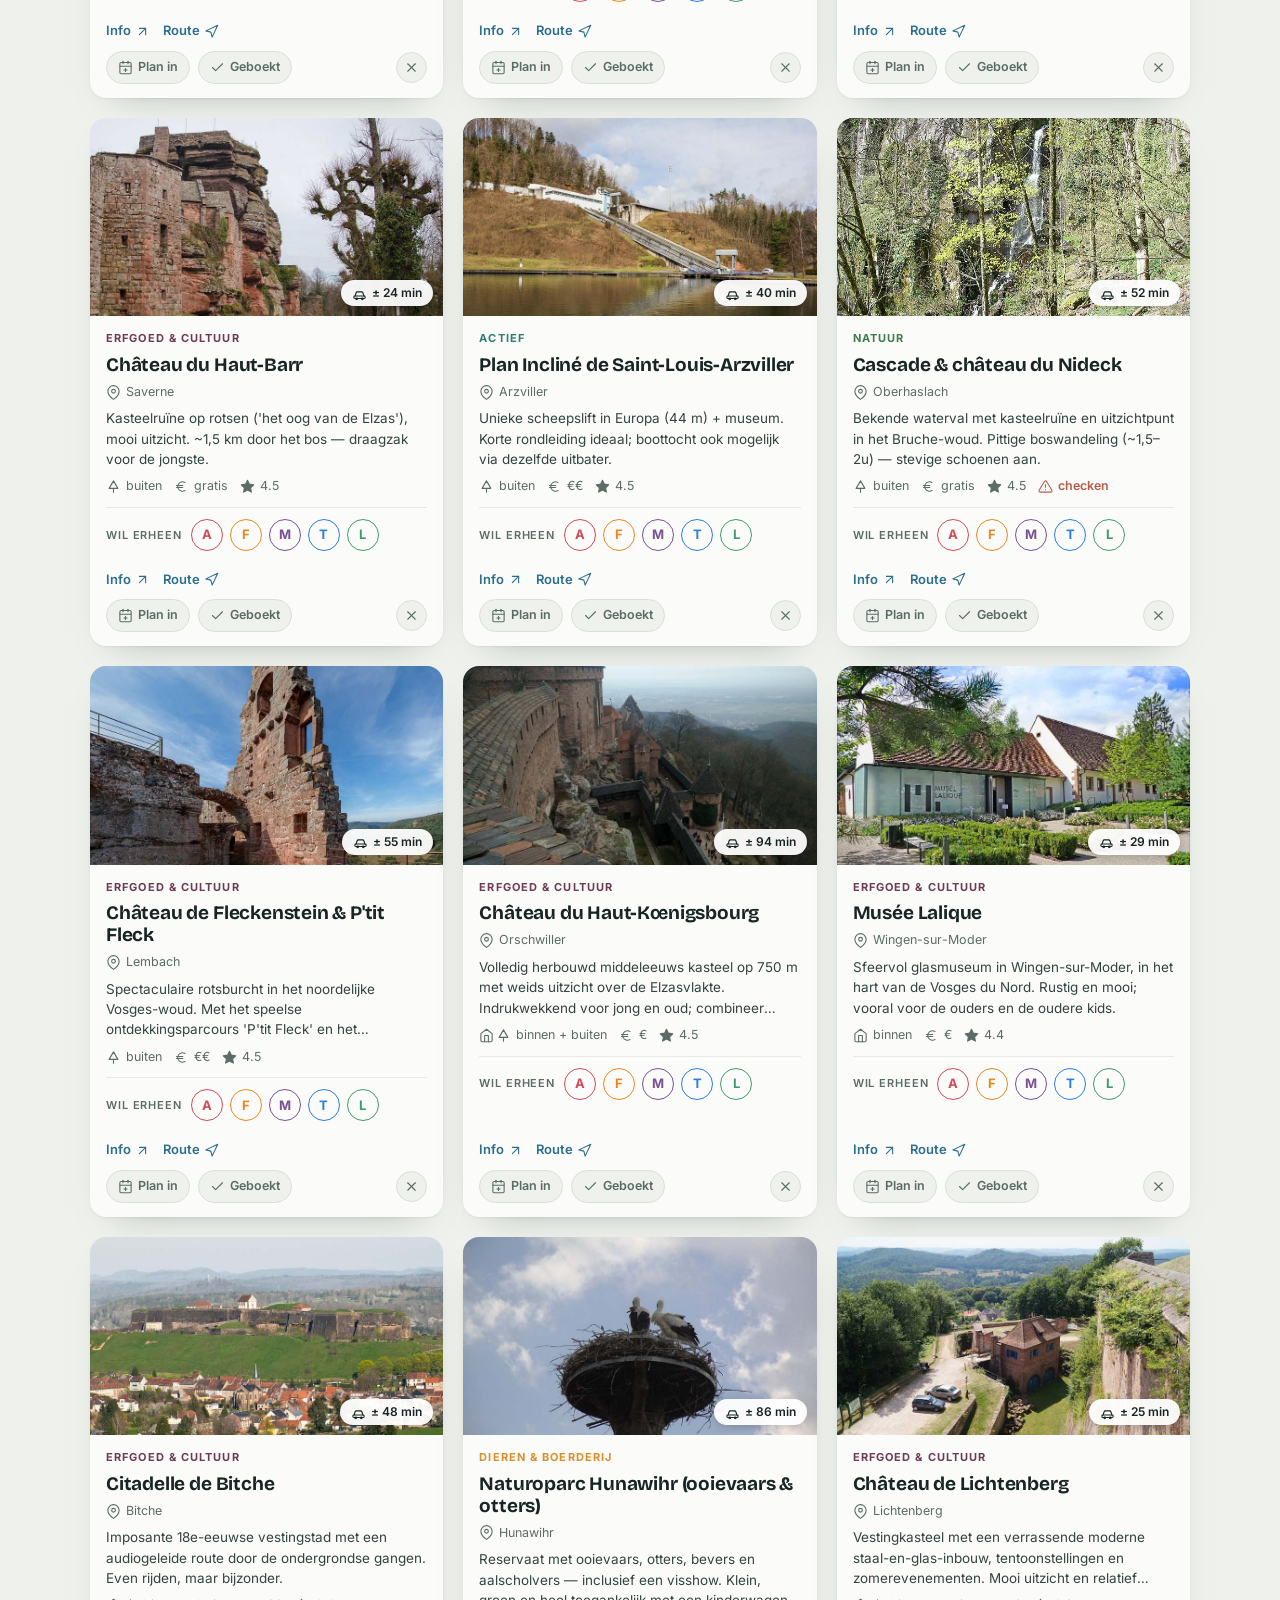
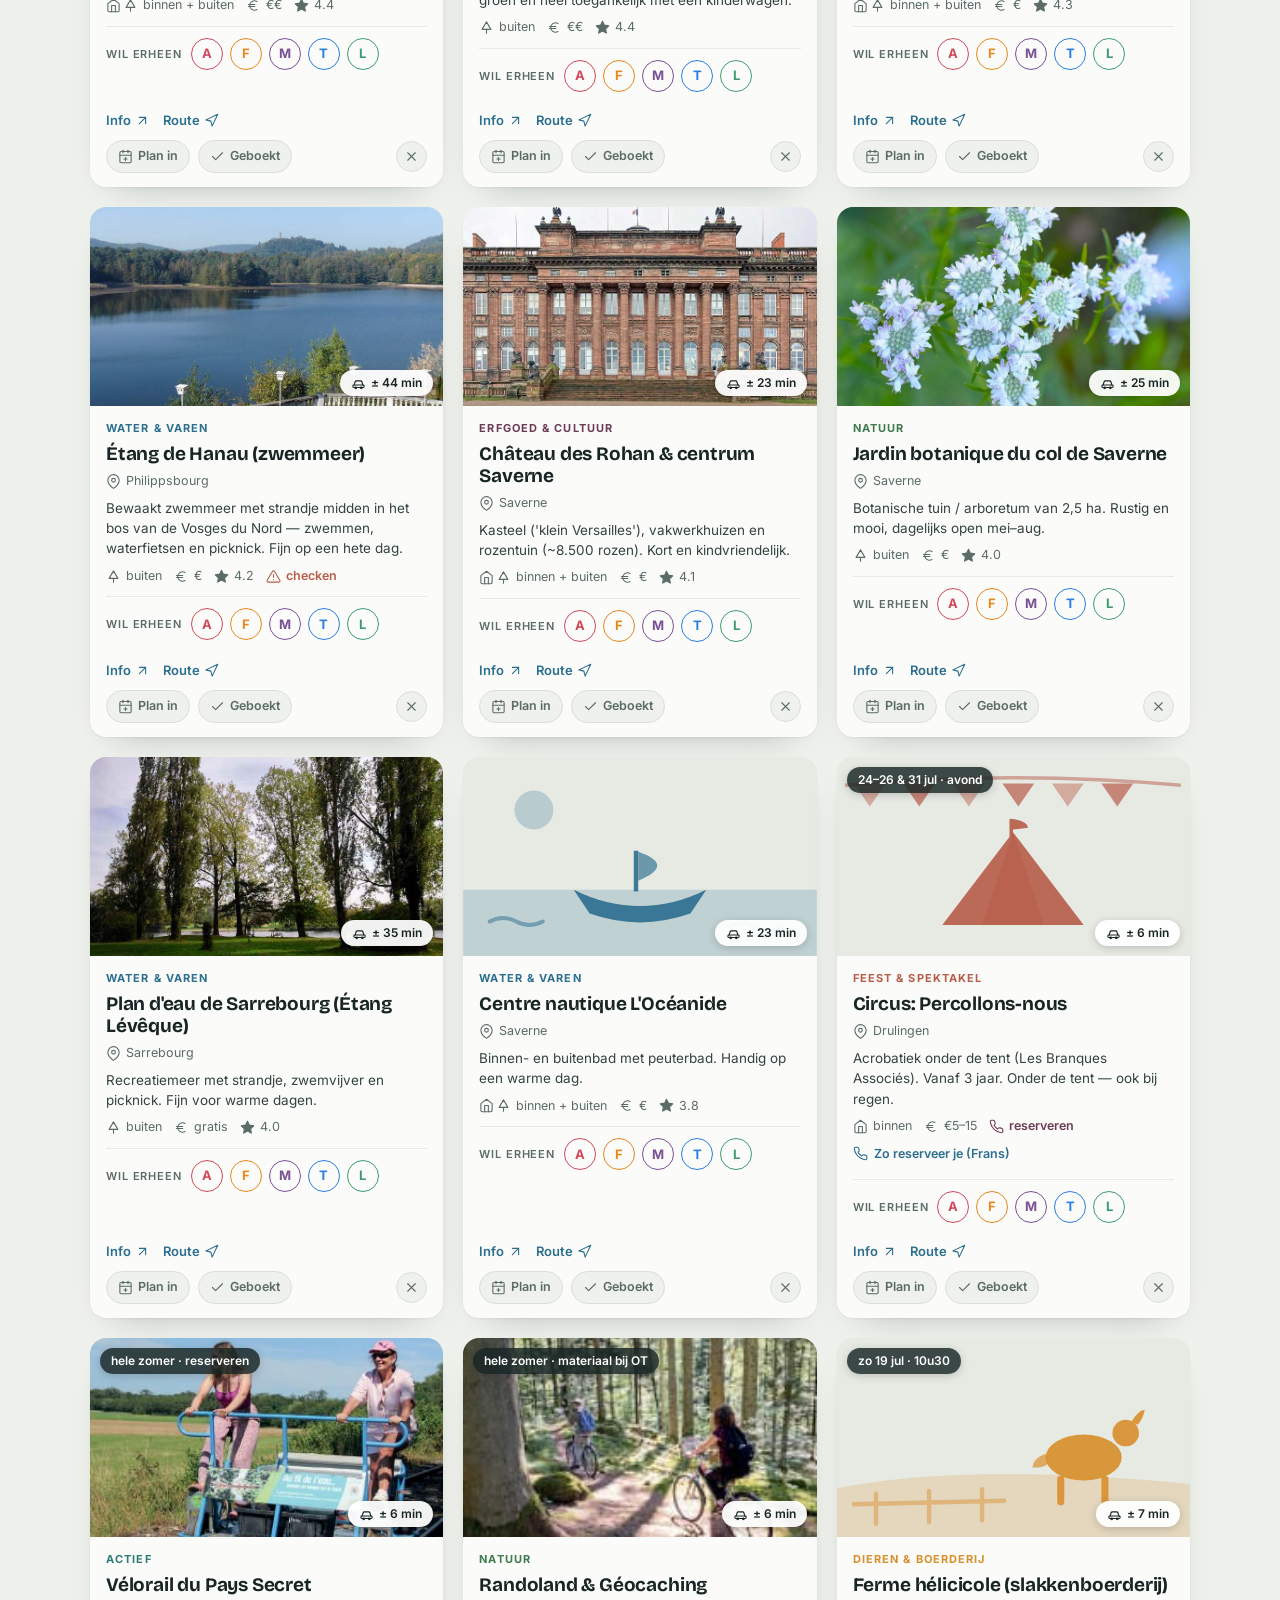
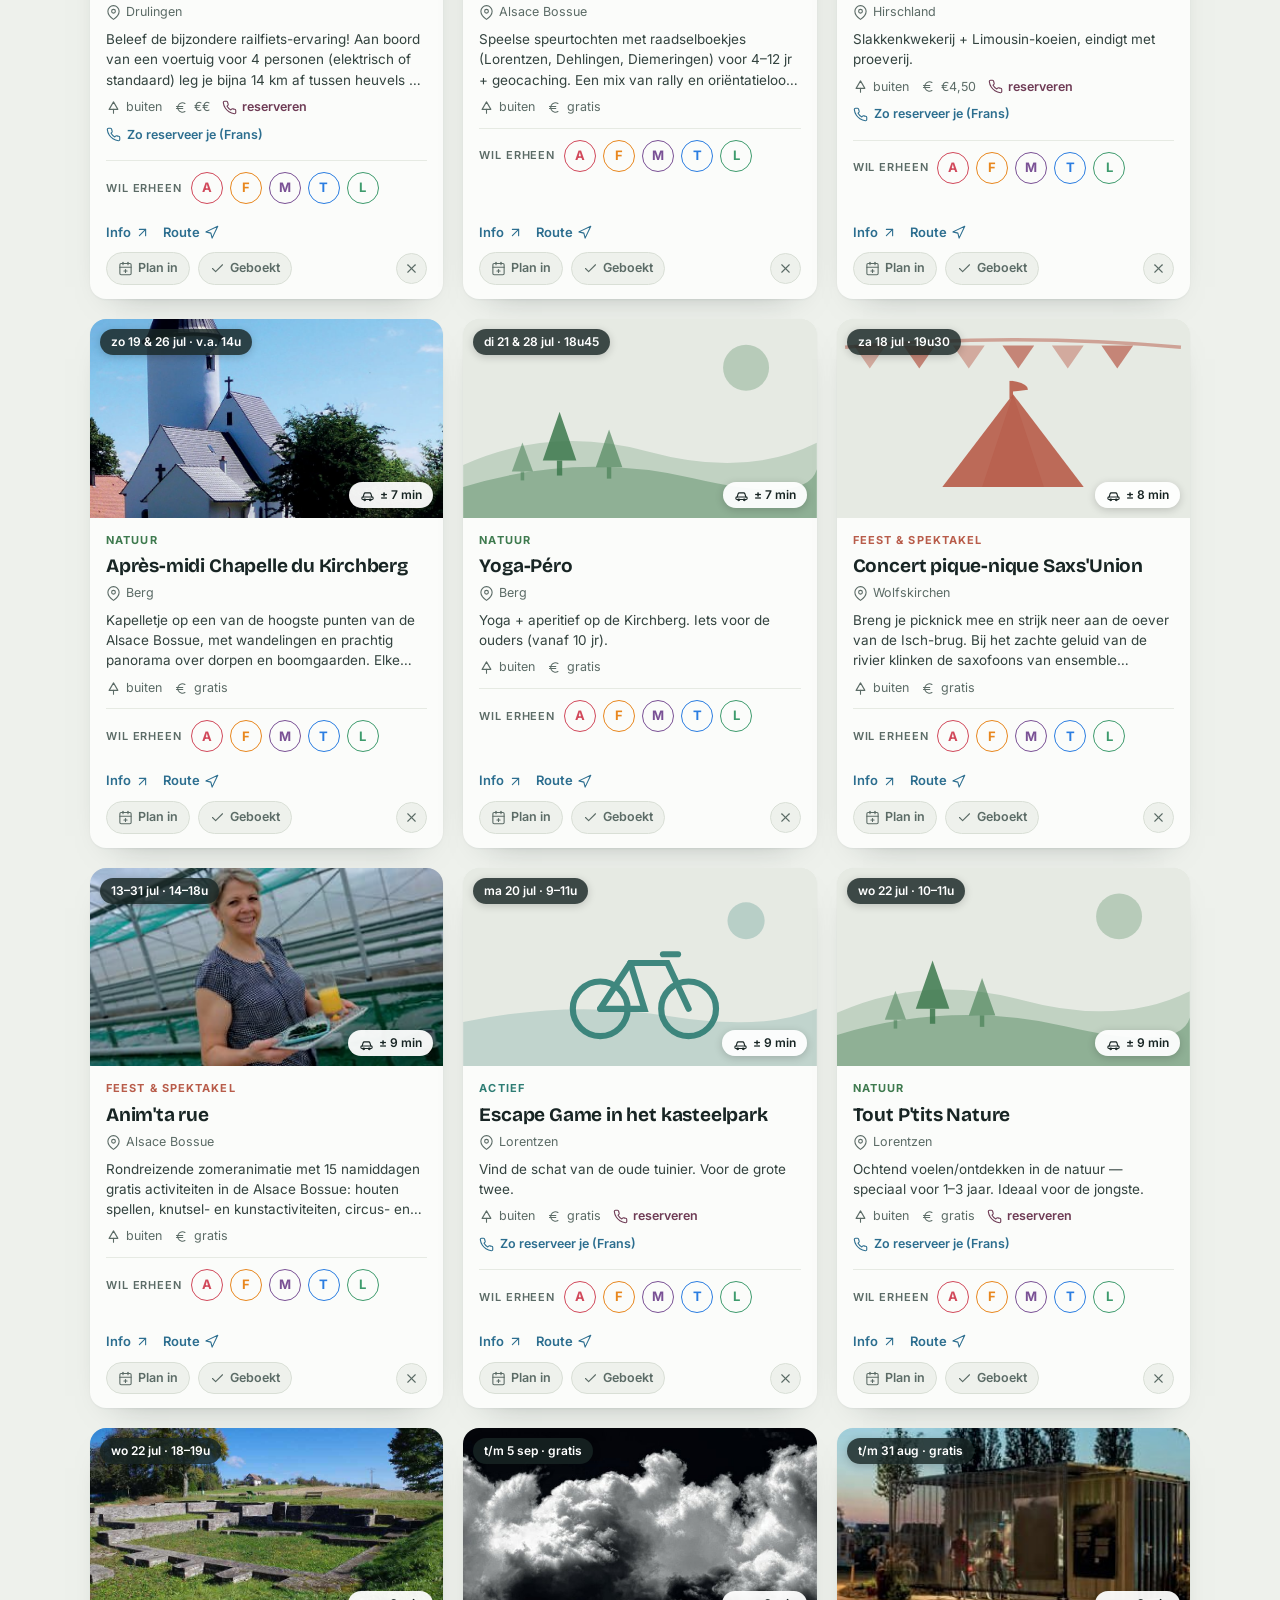
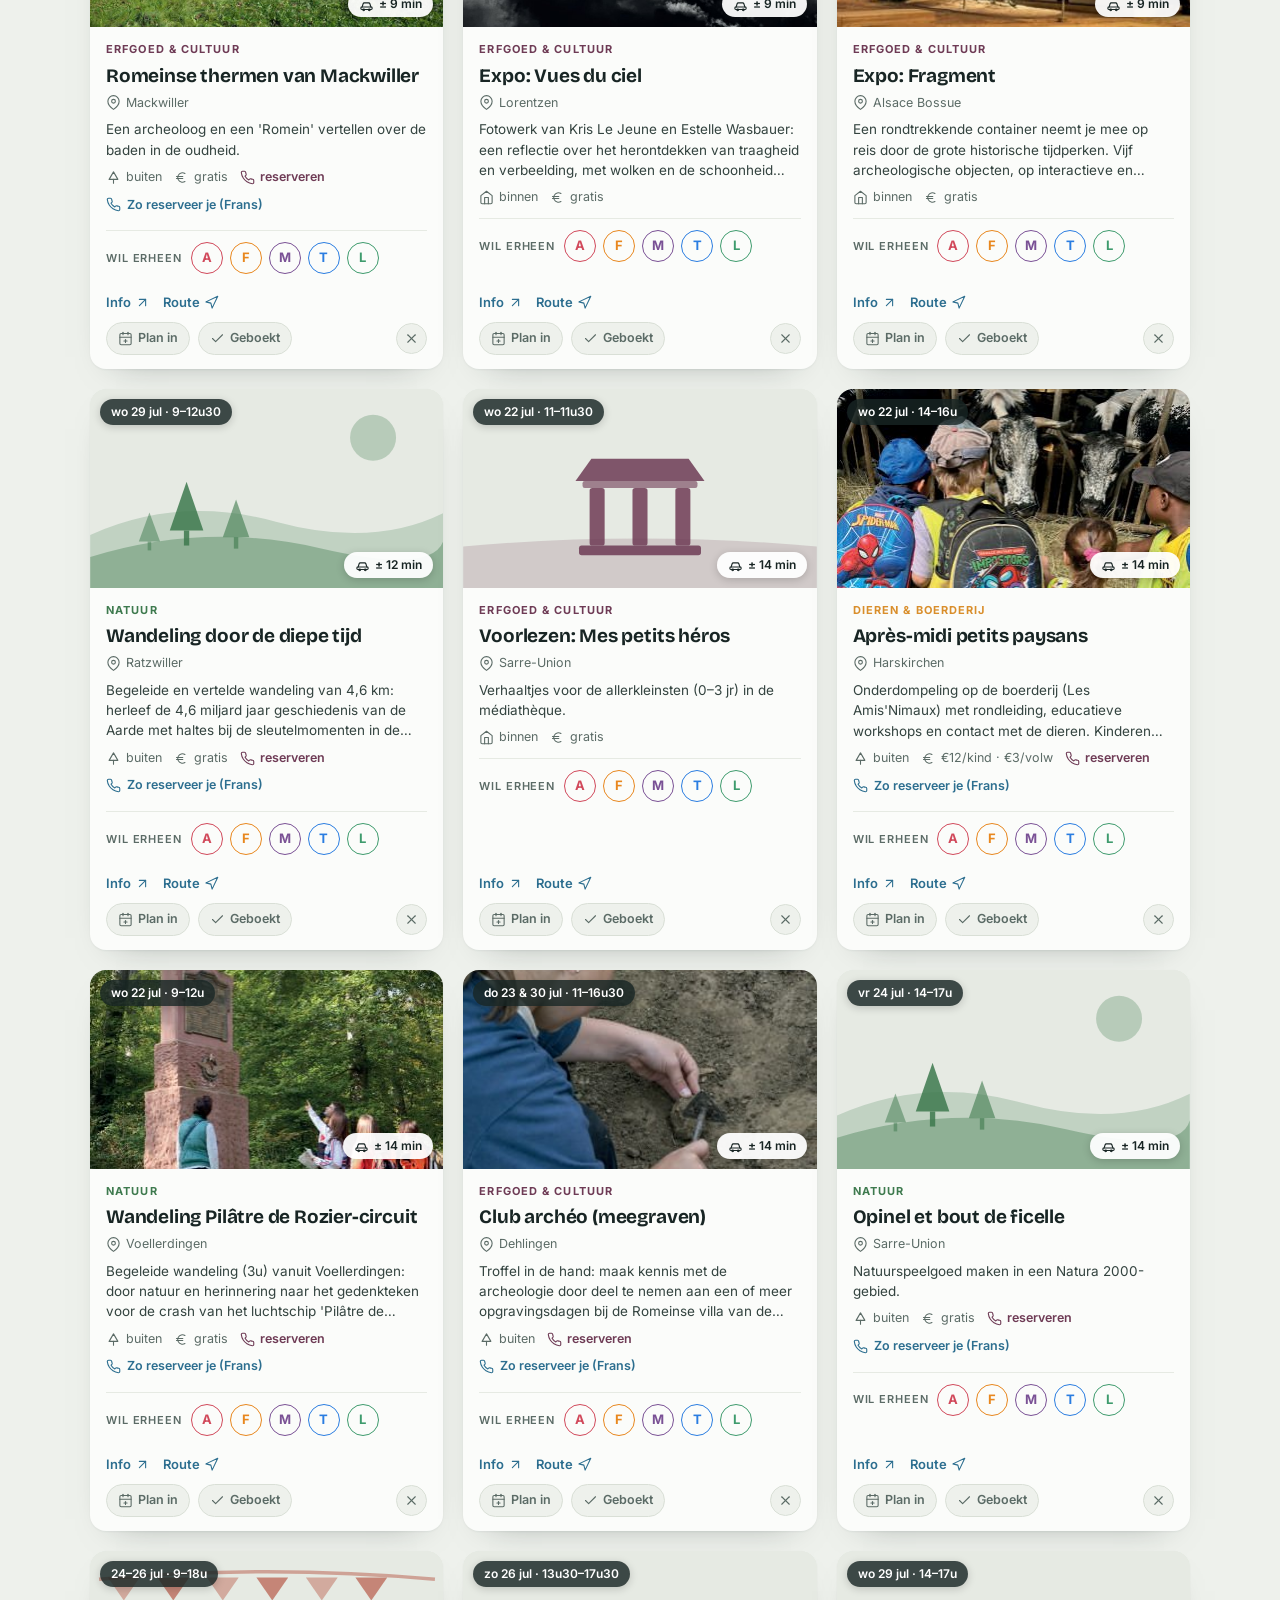
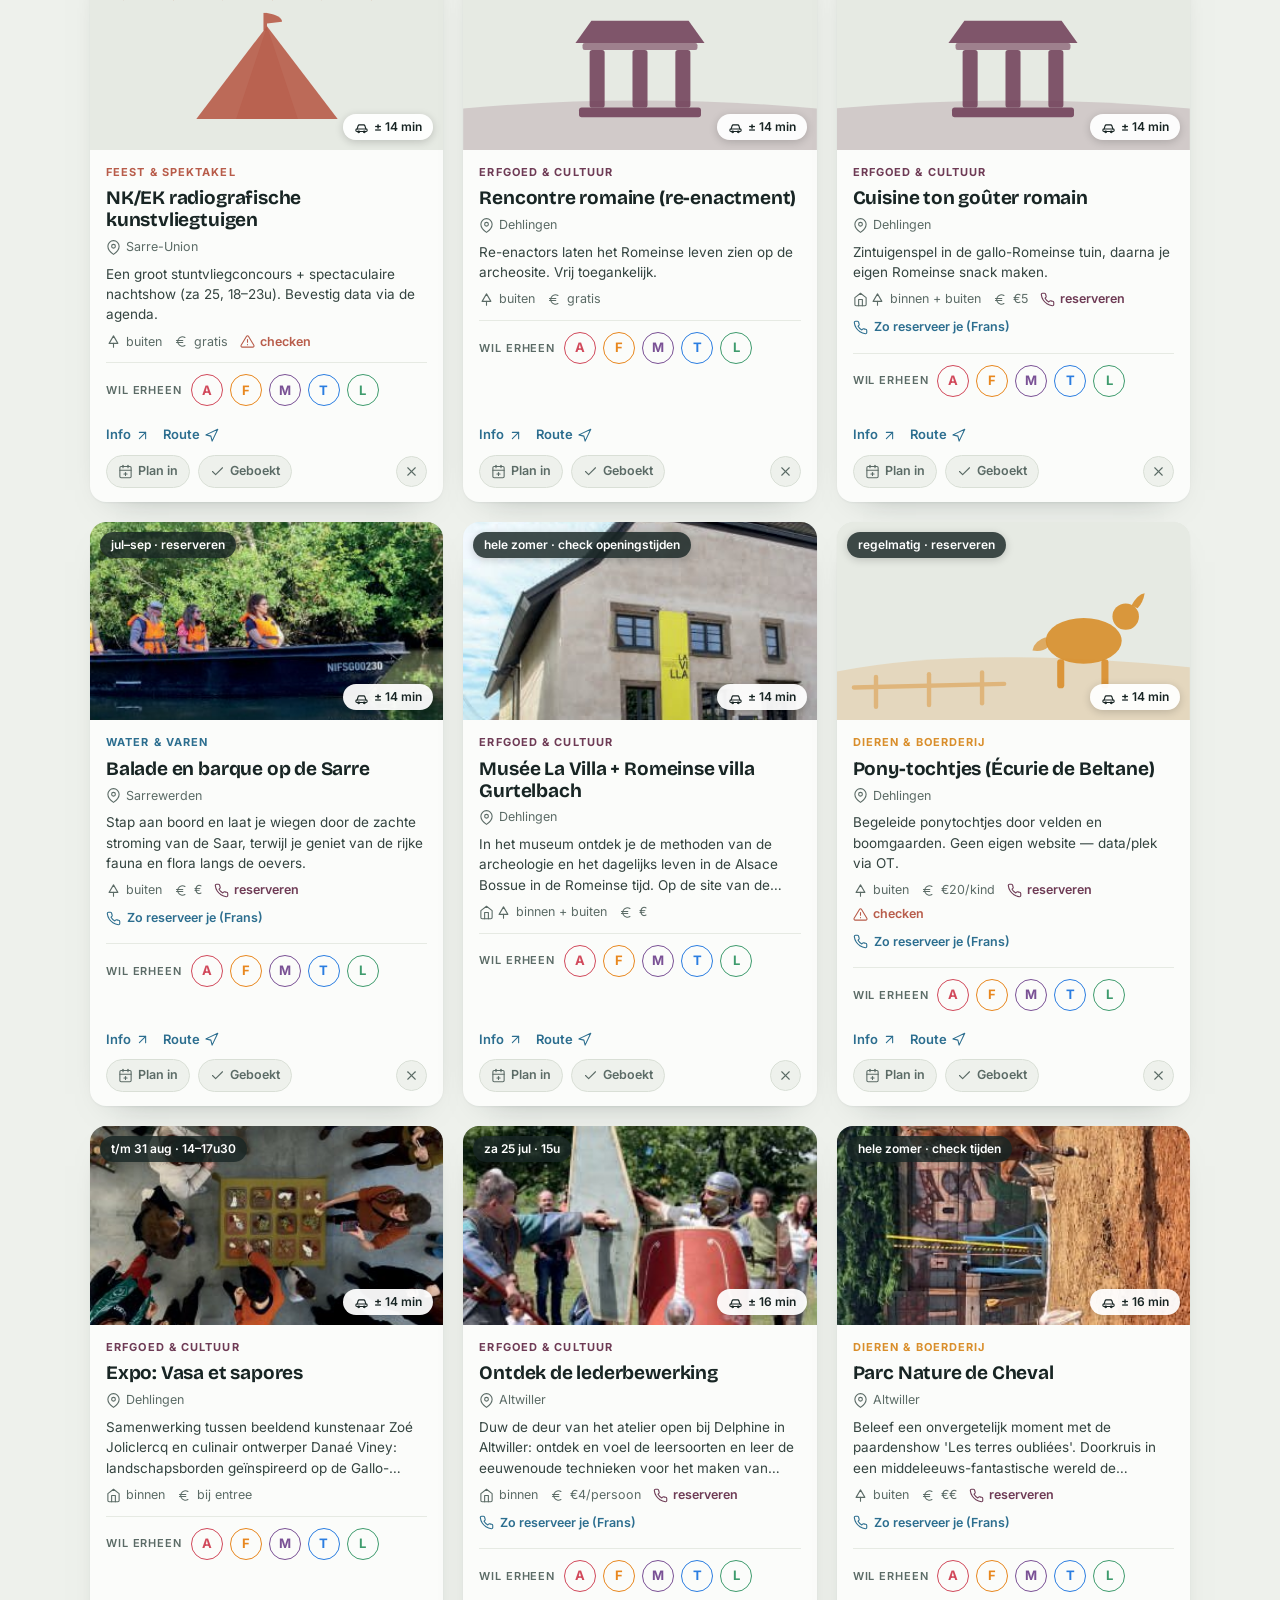
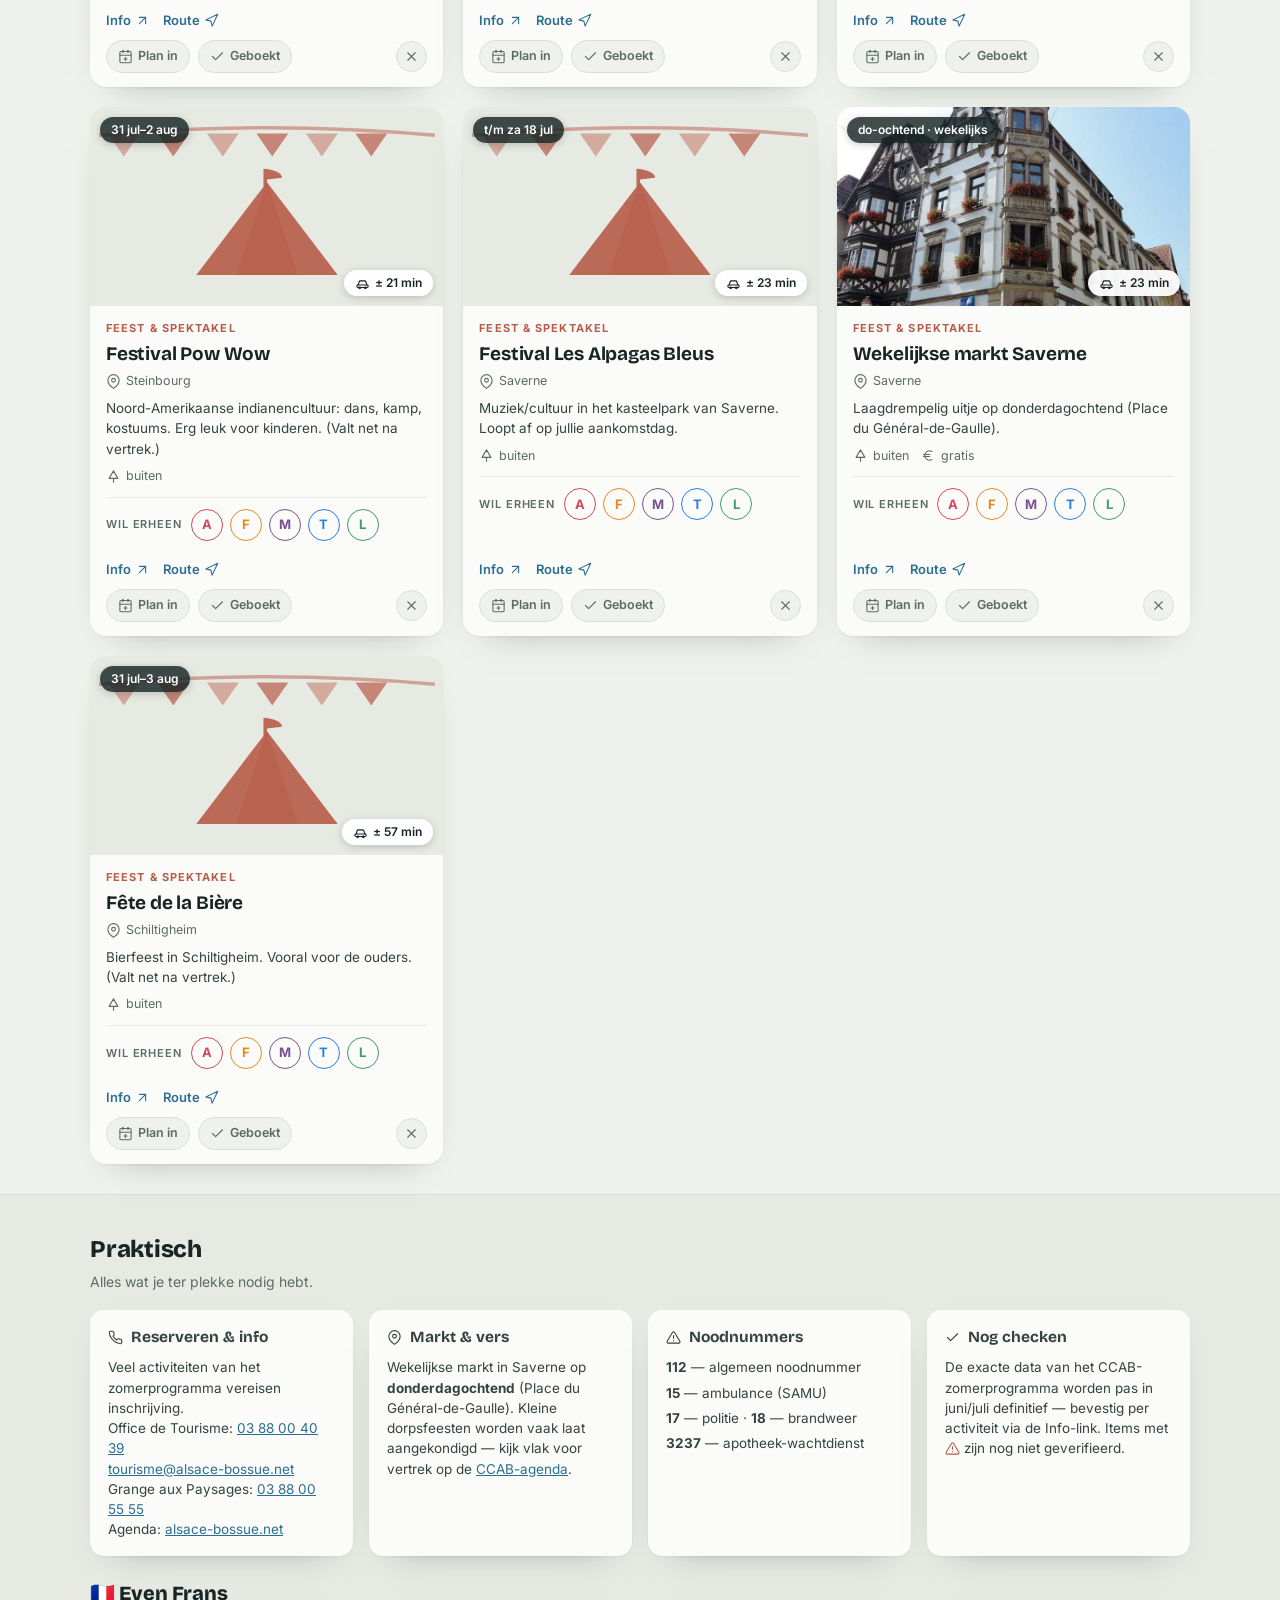
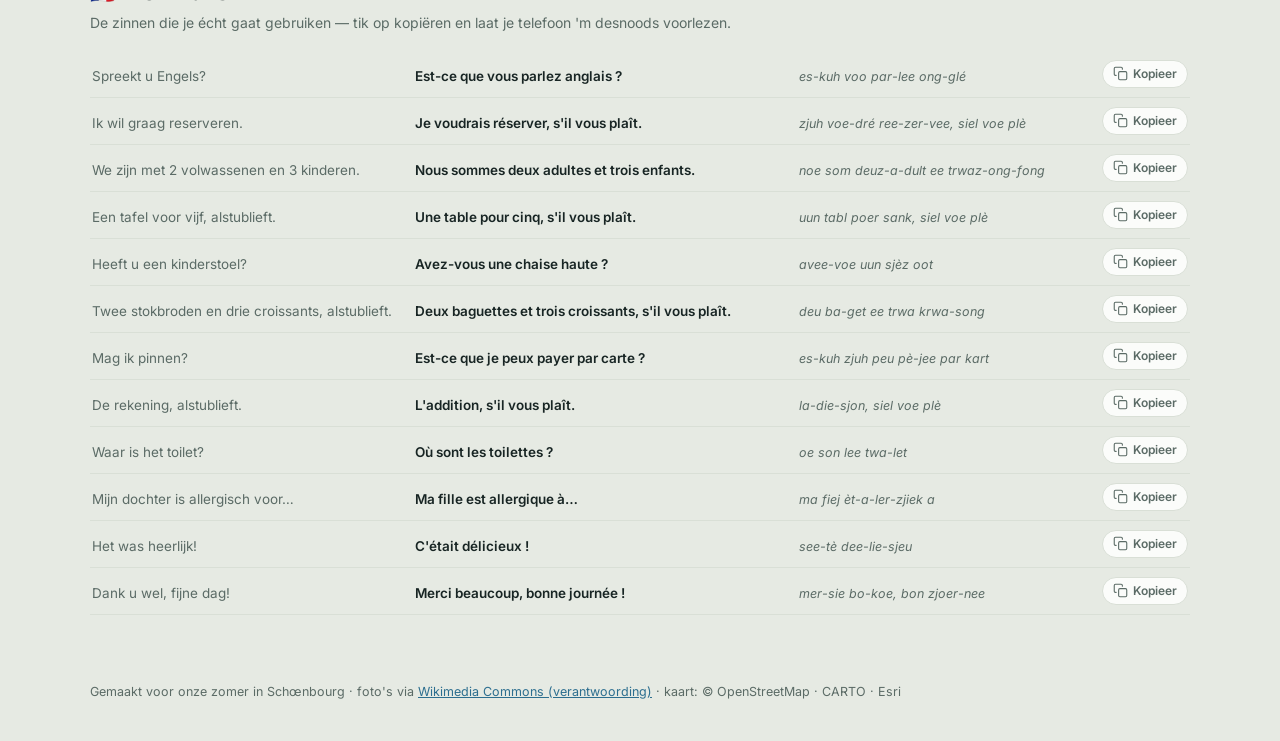
==== commit 9695e7b5: "Complete overhaul: magazine-design, dagplanner, kids-modus, echte foto's Uitvoering van PLAN.md:  - " ====
--- a/index.html
+++ b/index.html
@@ -2,317 +2,226 @@
 <html lang="nl">
 <head>
 <meta charset="UTF-8" />
-<meta name="viewport" content="width=device-width, initial-scale=1" />
+<meta name="viewport" content="width=device-width, initial-scale=1, viewport-fit=cover" />
 <meta name="theme-color" content="#EEF1EC" />
-<title>Pays Secret — gezinszomer Elzas 2026</title>
+<title>Elzas 2026 — wat doen we deze zomer?</title>
+<meta name="description" content="Gezinsplanner voor onze zomer in de Alsace Bossue: ideeën, kaart en dagplanning, 18–31 juli 2026." />
+<link rel="manifest" href="manifest.webmanifest" />
+<link rel="icon" href="img/icon-192.png" />
+<link rel="apple-touch-icon" href="img/icon-192.png" />
 <link rel="preconnect" href="https://fonts.googleapis.com" />
 <link rel="preconnect" href="https://fonts.gstatic.com" crossorigin />
-<link href="https://fonts.googleapis.com/css2?family=Bricolage+Grotesque:opsz,wght@12..96,500;12..96,700;12..96,800&family=Inter:wght@400;500;600;700&family=Space+Mono:wght@400;700&display=swap" rel="stylesheet" />
-<link rel="stylesheet" href="vendor/leaflet/leaflet.css" />
-<style>
-  :root{
-    --paper:#EEF1EC;       /* pale ciel-mist, niet de cream-default */
-    --paper2:#E6EAE3;      /* iets dieper voor secties */
-    --ink:#182524;         /* diep dennen-inkt */
-    --muted:#5B6B66;
-    --line:#D6DCD3;
-    --line2:#C4CCC0;
-    --card:#FBFCFA;
-    /* categorie-accenten, geworteld in het gebied */
-    --natuur:#3E7A4E;      /* bos / vergers */
-    --dieren:#D98E2B;      /* honing / ooievaar */
-    --water:#2C6E8F;       /* canal de la Sarre */
-    --erfgoed:#6E3B55;     /* Romeins / pruim */
-    --feest:#B85C4A;       /* grès rose des Vosges */
-    --actief:#2E7D74;      /* rail / beweging */
-    --radius:16px;
-    --shadow:0 1px 2px rgba(24,37,36,.04), 0 12px 30px -22px rgba(24,37,36,.55);
-    --shadow-lg:0 24px 60px -28px rgba(24,37,36,.55);
-  }
-  *{box-sizing:border-box}
-  [hidden]{display:none!important}   /* anders wint .grid{display:grid} van het hidden-attribuut → lijst bleef staan bij 'Kaart' */
-  html{scroll-behavior:smooth}
-  body{
-    margin:0;background:var(--paper);color:var(--ink);
-    font-family:"Inter",system-ui,sans-serif;line-height:1.5;
-    -webkit-font-smoothing:antialiased;text-rendering:optimizeLegibility;
-  }
-  .wrap{max-width:1140px;margin:0 auto;padding:0 22px}
-  a{color:var(--water)}
-  :focus-visible{outline:2.5px solid var(--water);outline-offset:2px;border-radius:6px}
-
-  /* ---------- Hero (compact) ---------- */
-  header.hero{padding:20px 0 16px;background:
-      radial-gradient(120% 90% at 88% -10%, color-mix(in srgb,var(--feest) 12%, transparent), transparent 60%),
-      radial-gradient(90% 80% at 0% 0%, color-mix(in srgb,var(--natuur) 10%, transparent), transparent 55%);
-    border-bottom:1px solid var(--line)}
-  .hero-top{display:flex;align-items:center;gap:14px}
-  .mark{flex:0 0 auto;width:46px;height:46px}
-  .eyebrow{font-family:"Space Mono",monospace;font-size:11px;letter-spacing:.16em;text-transform:uppercase;color:var(--feest);margin:0 0 3px}
-  h1{font-family:"Bricolage Grotesque",sans-serif;font-weight:800;font-size:clamp(23px,4.6vw,38px);line-height:1;margin:0;letter-spacing:-.02em}
-  /* compacte reis-info in plaats van losse pills */
-  .trip-info{margin:9px 0 0;display:flex;gap:4px 16px;flex-wrap:wrap;font-family:"Space Mono",monospace;font-size:12.5px;color:var(--muted)}
-  .trip-info b{color:var(--ink);font-weight:700}
-
-  /* ---------- Filterbalk ---------- */
-  .controls{position:sticky;top:0;z-index:20;background:color-mix(in srgb,var(--paper) 88%, transparent);backdrop-filter:blur(10px);-webkit-backdrop-filter:blur(10px);border-bottom:1px solid var(--line);padding:14px 0}
-  .controls .row{display:flex;gap:10px;flex-wrap:wrap;align-items:center}
-  .controls .row + .row{margin-top:11px}
-  .filterpanel{margin-top:11px}
-  .filtertoggle{display:none}            /* desktop: filters altijd zichtbaar, knop verborgen */
-  .filtertoggle .badge{font-family:"Space Mono",monospace;font-size:11px;background:var(--feest);color:#fff;border-radius:999px;padding:0 6px;margin-left:2px}
-  .search{flex:1 1 240px;min-width:0;position:relative}
-  .search::before{content:"⌕";position:absolute;left:12px;top:50%;transform:translateY(-50%);color:var(--muted);font-size:16px;pointer-events:none}
-  .search input{padding-left:32px}
-  input[type=search],select{font:inherit;font-size:14px;color:var(--ink);background:var(--card);border:1px solid var(--line);border-radius:11px;padding:10px 12px;width:100%;transition:border-color .12s, box-shadow .12s}
-  input[type=search]:hover,select:hover{border-color:var(--line2)}
-  select{width:auto;cursor:pointer}
-  .label{font-family:"Space Mono",monospace;font-size:11px;letter-spacing:.1em;text-transform:uppercase;color:var(--muted);margin-right:2px}
-  .chips{display:flex;gap:7px;flex-wrap:wrap}
-  .chip{font:inherit;font-size:13px;cursor:pointer;border:1px solid var(--line);background:var(--card);border-radius:999px;padding:6px 12px;color:var(--ink);display:inline-flex;align-items:center;gap:6px;transition:.12s}
-  .chip:hover{border-color:var(--ink);transform:translateY(-1px)}
-  .chip[aria-pressed=true]{background:var(--ink);color:#fff;border-color:var(--ink)}
-  .chip .dot{width:9px;height:9px;border-radius:999px;flex:0 0 auto}
-  .chip .cbadge{font-family:"Space Mono",monospace;font-size:11px;font-weight:700;opacity:.7}
-  .toggle{display:inline-flex;align-items:center;gap:8px;font-size:13.5px;cursor:pointer;user-select:none}
-  .toggle input{appearance:none;width:38px;height:22px;border-radius:999px;background:var(--line2);position:relative;cursor:pointer;transition:.15s;flex:0 0 auto}
-  .toggle input:checked{background:var(--natuur)}
-  .toggle.rain input:checked{background:var(--water)}
-  .toggle input::after{content:"";position:absolute;top:2px;left:2px;width:18px;height:18px;border-radius:50%;background:#fff;transition:.15s;box-shadow:0 1px 2px rgba(0,0,0,.3)}
-  .toggle input:checked::after{left:18px}
-  .btn{font:inherit;font-size:14px;font-weight:600;cursor:pointer;border-radius:11px;padding:10px 15px;border:1px solid var(--ink);background:var(--ink);color:#fff;transition:.12s}
-  .btn.ghost{background:transparent;color:var(--ink)}
-  .btn:hover{transform:translateY(-1px);box-shadow:var(--shadow)}
-  /* view-schakelaar Lijst/Kaart */
-  .seg{display:inline-flex;border:1px solid var(--line);border-radius:11px;overflow:hidden;background:var(--card)}
-  .seg button{font:inherit;font-size:13px;cursor:pointer;border:0;background:transparent;color:var(--ink);padding:10px 14px;display:inline-flex;align-items:center;gap:6px;transition:.12s}
-  .seg button+button{border-left:1px solid var(--line)}
-  .seg button[aria-pressed=true]{background:var(--ink);color:#fff}
-
-  /* ---------- Export / deel-balk ---------- */
-  .exportbar{display:flex;align-items:center;gap:8px;flex-wrap:wrap;margin:0 0 16px;padding:12px 14px;background:var(--paper2);border:1px solid var(--line);border-radius:13px}
-  .exporthint{font-family:"Space Mono",monospace;font-size:11px;letter-spacing:.06em;text-transform:uppercase;color:var(--muted)}
-  .xbtn{font:inherit;font-size:13px;cursor:pointer;border:1px solid var(--line);background:var(--card);border-radius:10px;padding:7px 12px;color:var(--ink);box-shadow:var(--shadow);display:inline-flex;align-items:center;gap:6px;text-decoration:none;transition:.12s}
-  .xbtn:hover{border-color:var(--ink);transform:translateY(-1px)}
-
-  /* ---------- Grid + kaarten ---------- */
-  main{padding:26px 0 60px}
-  .resultline{font-family:"Space Mono",monospace;font-size:12px;color:var(--muted);margin:2px 0 16px}
-  .grid{display:grid;grid-template-columns:repeat(auto-fill,minmax(300px,1fr));gap:18px}
-  .card{background:var(--card);border:1px solid var(--line);border-radius:var(--radius);overflow:hidden;display:flex;flex-direction:column;box-shadow:var(--shadow);position:relative;transition:transform .14s, box-shadow .14s}
-  .card:hover{transform:translateY(-3px);box-shadow:var(--shadow-lg)}
-  .card.is-nee{opacity:.5}
-  .card.is-geboekt{border-color:var(--natuur);box-shadow:0 0 0 1px var(--natuur),var(--shadow)}
-  .thumb{height:118px;position:relative;display:flex;align-items:center;justify-content:center;background:linear-gradient(135deg,var(--cat) 0%, color-mix(in srgb,var(--cat) 68%, #000 8%) 100%)}
-  .thumb img{position:absolute;inset:0;width:100%;height:100%;object-fit:cover}
-  .thumb .emoji{font-size:42px;filter:drop-shadow(0 2px 6px rgba(0,0,0,.25))}
-  /* afstand-stempel: het signature-element */
-  .stamp{position:absolute;top:10px;right:10px;background:var(--paper);color:var(--ink);border:1px dashed rgba(24,37,36,.45);border-radius:8px;padding:4px 8px;font-family:"Space Mono",monospace;font-size:12px;font-weight:700;letter-spacing:.02em}
-  .when{position:absolute;left:10px;bottom:10px;background:rgba(0,0,0,.58);color:#fff;border-radius:7px;padding:3px 8px;font-family:"Space Mono",monospace;font-size:11px;backdrop-filter:blur(2px)}
-  .body{padding:14px 16px 16px;display:flex;flex-direction:column;gap:8px;flex:1}
-  .cat{font-family:"Space Mono",monospace;font-size:10.5px;letter-spacing:.14em;text-transform:uppercase;color:var(--cat);font-weight:700}
-  .card h3{font-family:"Bricolage Grotesque";font-weight:700;font-size:19px;line-height:1.12;margin:0;letter-spacing:-.01em}
-  .where{font-size:12.5px;color:var(--muted)}
-  .what{font-size:13.5px;color:#33433f;margin:0}
-  .tagrow{display:flex;gap:6px;flex-wrap:wrap;margin-top:1px;align-items:center}
-  .tag{font-size:11px;border:1px solid var(--line);border-radius:6px;padding:2px 7px;color:var(--muted);background:var(--paper)}
-  .tag.peuter{color:var(--dieren);border-color:color-mix(in srgb,var(--dieren) 40%,var(--line))}
-  .tag.res{color:var(--feest);border-color:color-mix(in srgb,var(--feest) 40%,var(--line))}
-  .tag.verify{color:var(--feest);border-color:color-mix(in srgb,var(--feest) 55%,var(--line));font-weight:600}
-  /* binnen/buiten-label voor regendag-planning */
-  .envtag{font-size:11px;border:1px solid var(--line);border-radius:6px;padding:2px 7px;background:var(--paper);color:var(--muted)}
-  .envtag.buiten{color:var(--natuur);border-color:color-mix(in srgb,var(--natuur) 40%,var(--line))}
-  .envtag.binnen{color:var(--water);border-color:color-mix(in srgb,var(--water) 40%,var(--line))}
-  .envtag.beide{color:var(--erfgoed);border-color:color-mix(in srgb,var(--erfgoed) 40%,var(--line))}
-  .rate{font-family:"Space Mono",monospace;font-size:12px;color:var(--muted)}
-  .rate b{color:var(--ink)}
-  .links{display:flex;gap:14px;margin-top:2px}
-  .links a{font-size:13px;font-weight:600;color:var(--water);text-decoration:none}
-  .links a:hover{text-decoration:underline}
-
-  /* ---------- Wie wil erheen (stemmen per persoon) ---------- */
-  .votes{display:flex;align-items:center;gap:6px;flex-wrap:wrap;margin-top:3px;padding-top:11px;border-top:1px dashed var(--line)}
-  .votes .vlabel{font-family:"Space Mono",monospace;font-size:10px;letter-spacing:.12em;text-transform:uppercase;color:var(--muted);margin-right:1px}
-  .pvote{width:28px;height:28px;border-radius:50%;border:1.5px solid var(--pc);background:transparent;color:var(--pc);font:inherit;font-weight:700;font-size:12px;cursor:pointer;display:inline-flex;align-items:center;justify-content:center;transition:.12s;padding:0}
-  .pvote:hover{transform:translateY(-2px)}
-  .pvote[aria-pressed=true]{background:var(--pc);color:#fff;box-shadow:0 3px 10px -3px var(--pc)}
-
-  .foot{margin-top:auto;padding-top:12px;display:flex;gap:6px;flex-wrap:wrap}
-  .sbtn{font:inherit;font-size:12px;cursor:pointer;border:1px solid var(--line);background:var(--paper);border-radius:9px;padding:6px 9px;color:var(--muted);flex:1;min-width:62px;transition:.12s}
-  .sbtn:hover{border-color:var(--ink);color:var(--ink)}
-  .sbtn[aria-pressed=true]{color:#fff;border-color:transparent}
-  .sbtn.s-geboekt[aria-pressed=true]{background:var(--natuur)}
-  .sbtn.s-nee[aria-pressed=true]{background:var(--muted)}
-
-  .empty{text-align:center;color:var(--muted);padding:56px 20px;font-size:15px}
-
-  /* ---------- Kaartweergave ---------- */
-  #map{position:relative;height:580px;border:1px solid var(--line);border-radius:var(--radius);overflow:hidden;isolation:isolate;z-index:0;box-shadow:var(--shadow)}
-  /* mobiel: één vinger scrollt de pagina; deze hint verschijnt kort bij één-vinger-slepen */
-  .map-hint{position:absolute;inset:0;z-index:1200;display:none;align-items:center;justify-content:center;text-align:center;padding:24px;background:rgba(24,37,36,.5);color:#fff;font-size:16px;font-weight:600;pointer-events:none;border-radius:var(--radius);backdrop-filter:blur(1px)}
-  .map-hint.show{display:flex}
-  .maptools{display:flex;align-items:center;gap:10px;flex-wrap:wrap;margin:12px 2px 0}
-  .maphint{font-family:"Space Mono",monospace;font-size:11px;color:var(--muted)}
-  .legend{display:flex;gap:12px;flex-wrap:wrap;margin:10px 2px 0;font-size:12px;color:var(--muted)}
-  .legend .li{display:inline-flex;align-items:center;gap:5px}
-  .legend .dot{width:11px;height:11px;border-radius:50%}
-  /* zelf-gestylede laag-schakelaar op de kaart (Kaart / Satelliet) */
-  .maptoggle{display:flex;background:var(--card);border:1px solid var(--line);border-radius:10px;overflow:hidden;box-shadow:var(--shadow)}
-  .maptoggle button{font:inherit;font-size:12px;font-weight:600;border:0;background:transparent;padding:7px 11px;cursor:pointer;color:var(--ink)}
-  .maptoggle button+button{border-left:1px solid var(--line)}
-  .maptoggle button.active{background:var(--ink);color:#fff}
-  .leaflet-popup-content{font-family:"Inter",sans-serif;font-size:13px;line-height:1.45}
-  .leaflet-popup-content strong{font-family:"Bricolage Grotesque";font-size:15px}
-  .leaflet-popup-content a{color:var(--water);font-weight:600;text-decoration:none}
-  .leaflet-popup-content img.popup-photo{width:100%;max-height:130px;object-fit:cover;border-radius:6px;margin-bottom:6px;display:block}
-  .popup-desc{color:#4A5A56;font-size:12px;margin:5px 0 6px;line-height:1.4}
-  .popup-votes{display:flex;gap:3px;margin:6px 0}
-  .pdot{width:19px;height:19px;border-radius:50%;color:#fff;font-size:10px;font-weight:700;display:inline-flex;align-items:center;justify-content:center}
-  .pin span{display:block;width:16px;height:16px;border-radius:50% 50% 50% 0;transform:rotate(-45deg);background:var(--c);border:2px solid #fff;box-shadow:0 1px 4px rgba(0,0,0,.45)}
-  /* ons verblijf: extra opvallende marker met pulserende ring + label */
-  .homepin{background:none;border:0}
-  .homepin-dot{width:42px;height:42px;border-radius:50%;background:var(--feest);border:3px solid #fff;box-shadow:0 4px 12px rgba(0,0,0,.5);display:flex;align-items:center;justify-content:center;font-size:21px;position:relative}
-  .homepin-dot::before{content:"";position:absolute;inset:-7px;border-radius:50%;border:2px solid var(--feest);opacity:.55;animation:homepulse 2.4s ease-out infinite}
-  @keyframes homepulse{0%{transform:scale(.82);opacity:.6}70%{transform:scale(1.5);opacity:0}100%{opacity:0}}
-  .leaflet-tooltip.home-label{background:var(--ink);color:#fff;border:0;box-shadow:0 2px 8px rgba(0,0,0,.4);font-family:"Space Mono",monospace;font-size:11px;font-weight:700;letter-spacing:.04em;padding:2px 8px;border-radius:6px;white-space:nowrap}
-  .leaflet-tooltip.home-label::before{display:none}
-
-  /* ---------- Eigen-plan formulier ---------- */
-  dialog{border:none;border-radius:20px;padding:0;max-width:480px;width:92%;box-shadow:0 30px 70px -20px rgba(24,37,36,.6)}
-  dialog::backdrop{background:rgba(24,37,36,.42);backdrop-filter:blur(2px)}
-  .dlg{padding:24px 26px 26px}
-  .dlg h2{font-family:"Bricolage Grotesque";font-weight:800;margin:0 0 4px;font-size:25px}
-  .dlg p.note{margin:0 0 16px;color:var(--muted);font-size:13px}
-  .field{margin-bottom:12px}
-  .field label{display:block;font-size:12px;font-weight:600;margin-bottom:4px}
-  .field input,.field select,.field textarea{width:100%;font:inherit;font-size:14px;border:1px solid var(--line);border-radius:10px;padding:9px 11px;background:#fff}
-  .field textarea{resize:vertical;min-height:54px}
-  .two{display:flex;gap:10px}.two>*{flex:1}
-  .dlg-actions{display:flex;gap:10px;justify-content:flex-end;margin-top:6px}
-
-  /* ---------- Toast ---------- */
-  .toast{position:fixed;left:50%;bottom:24px;transform:translateX(-50%);background:var(--ink);color:#fff;padding:11px 16px;border-radius:11px;font-size:14px;box-shadow:0 14px 34px -12px rgba(0,0,0,.6);z-index:50;max-width:90%}
-
-  footer{border-top:1px solid var(--line);padding:28px 0 60px;color:var(--muted);font-size:13px;background:var(--paper2)}
-  footer h4{font-family:"Bricolage Grotesque";color:var(--ink);font-size:15px;margin:0 0 6px}
-  footer a{color:var(--water)}
-  footer .cols{display:grid;grid-template-columns:repeat(auto-fit,minmax(220px,1fr));gap:24px}
-  code{font-family:"Space Mono",monospace;font-size:12px;background:var(--card);border:1px solid var(--line);border-radius:5px;padding:1px 5px}
-
-  /* ---------- Mobiel + landscape: filters inklapbaar zodat de ideeën zichtbaar blijven ---------- */
-  @media (max-width:720px), (orientation:landscape) and (max-height:600px){
-    .controls{padding:10px 0}
-    .filtertoggle{display:inline-flex;align-items:center;gap:5px}
-    .row.primary{gap:8px}
-    .row.primary .search{flex:1 1 140px}
-    .filterpanel{display:none}                       /* standaard ingeklapt */
-    .controls.open .filterpanel{display:block;max-height:70vh;overflow-y:auto;-webkit-overflow-scrolling:touch}
-    .controls.open .filtertoggle{background:var(--ink);color:#fff}
-    .filterpanel .row{margin-top:11px}
-    .filterpanel select,.filterpanel .btn,.filterpanel .toggle{flex:1 1 auto}
-    #map{height:62vh}
-  }
-  @media (prefers-reduced-motion:reduce){*{transition:none!important;animation:none!important;scroll-behavior:auto}}
-</style>
+<link href="https://fonts.googleapis.com/css2?family=Bricolage+Grotesque:opsz,wght@12..96,700;12..96,800&family=Inter:wght@400;500;600;700&display=swap" rel="stylesheet" />
+<link rel="stylesheet" href="assets/css/style.css" />
 </head>
 <body>
 
+<!-- UI-iconen (sprite) -->
+<svg xmlns="http://www.w3.org/2000/svg" style="display:none" aria-hidden="true">
+  <symbol id="i-search" viewBox="0 0 24 24"><circle cx="11" cy="11" r="8"/><line x1="21" y1="21" x2="16.65" y2="16.65"/></symbol>
+  <symbol id="i-list" viewBox="0 0 24 24"><line x1="8" y1="6" x2="21" y2="6"/><line x1="8" y1="12" x2="21" y2="12"/><line x1="8" y1="18" x2="21" y2="18"/><line x1="3" y1="6" x2="3.01" y2="6"/><line x1="3" y1="12" x2="3.01" y2="12"/><line x1="3" y1="18" x2="3.01" y2="18"/></symbol>
+  <symbol id="i-map" viewBox="0 0 24 24"><polygon points="1 6 8 3 16 6 23 3 23 18 16 21 8 18 1 21 1 6"/><line x1="8" y1="3" x2="8" y2="18"/><line x1="16" y1="6" x2="16" y2="21"/></symbol>
+  <symbol id="i-pin" viewBox="0 0 24 24"><path d="M21 10c0 7-9 13-9 13s-9-6-9-13a9 9 0 0 1 18 0z"/><circle cx="12" cy="10" r="3"/></symbol>
+  <symbol id="i-cal" viewBox="0 0 24 24"><rect x="3" y="4" width="18" height="18" rx="2"/><line x1="16" y1="2" x2="16" y2="6"/><line x1="8" y1="2" x2="8" y2="6"/><line x1="3" y1="10" x2="21" y2="10"/></symbol>
+  <symbol id="i-cal-plus" viewBox="0 0 24 24"><rect x="3" y="4" width="18" height="18" rx="2"/><line x1="16" y1="2" x2="16" y2="6"/><line x1="8" y1="2" x2="8" y2="6"/><line x1="3" y1="10" x2="21" y2="10"/><line x1="12" y1="13.5" x2="12" y2="18.5"/><line x1="9.5" y1="16" x2="14.5" y2="16"/></symbol>
+  <symbol id="i-clock" viewBox="0 0 24 24"><circle cx="12" cy="12" r="10"/><polyline points="12 6 12 12 16 14"/></symbol>
+  <symbol id="i-car" viewBox="0 0 24 24"><path d="M5 16l1.6-5.2A2 2 0 0 1 8.5 9.4h7a2 2 0 0 1 1.9 1.4L19 16"/><rect x="3" y="16" width="18" height="4" rx="1.5"/><circle cx="7.5" cy="20.5" r="1.4"/><circle cx="16.5" cy="20.5" r="1.4"/></symbol>
+  <symbol id="i-heart" viewBox="0 0 24 24"><path d="M20.84 4.61a5.5 5.5 0 0 0-7.78 0L12 5.67l-1.06-1.06a5.5 5.5 0 0 0-7.78 7.78l1.06 1.06L12 21.23l7.78-7.78 1.06-1.06a5.5 5.5 0 0 0 0-7.78z"/></symbol>
+  <symbol id="i-check" viewBox="0 0 24 24"><polyline points="20 6 9 17 4 12"/></symbol>
+  <symbol id="i-x" viewBox="0 0 24 24"><line x1="18" y1="6" x2="6" y2="18"/><line x1="6" y1="6" x2="18" y2="18"/></symbol>
+  <symbol id="i-share" viewBox="0 0 24 24"><circle cx="18" cy="5" r="3"/><circle cx="6" cy="12" r="3"/><circle cx="18" cy="19" r="3"/><line x1="8.59" y1="13.51" x2="15.42" y2="17.49"/><line x1="15.41" y1="6.51" x2="8.59" y2="10.49"/></symbol>
+  <symbol id="i-download" viewBox="0 0 24 24"><path d="M21 15v4a2 2 0 0 1-2 2H5a2 2 0 0 1-2-2v-4"/><polyline points="7 10 12 15 17 10"/><line x1="12" y1="15" x2="12" y2="3"/></symbol>
+  <symbol id="i-copy" viewBox="0 0 24 24"><rect x="9" y="9" width="13" height="13" rx="2"/><path d="M5 15H4a2 2 0 0 1-2-2V4a2 2 0 0 1 2-2h9a2 2 0 0 1 2 2v1"/></symbol>
+  <symbol id="i-phone" viewBox="0 0 24 24"><path d="M22 16.92v3a2 2 0 0 1-2.18 2 19.79 19.79 0 0 1-8.63-3.07 19.5 19.5 0 0 1-6-6 19.79 19.79 0 0 1-3.07-8.67A2 2 0 0 1 4.11 2h3a2 2 0 0 1 2 1.72 12.84 12.84 0 0 0 .7 2.81 2 2 0 0 1-.45 2.11L8.09 9.91a16 16 0 0 0 6 6l1.27-1.27a2 2 0 0 1 2.11-.45 12.84 12.84 0 0 0 2.81.7A2 2 0 0 1 22 16.92z"/></symbol>
+  <symbol id="i-plus" viewBox="0 0 24 24"><line x1="12" y1="5" x2="12" y2="19"/><line x1="5" y1="12" x2="19" y2="12"/></symbol>
+  <symbol id="i-sliders" viewBox="0 0 24 24"><line x1="4" y1="21" x2="4" y2="14"/><line x1="4" y1="10" x2="4" y2="3"/><line x1="12" y1="21" x2="12" y2="12"/><line x1="12" y1="8" x2="12" y2="3"/><line x1="20" y1="21" x2="20" y2="16"/><line x1="20" y1="12" x2="20" y2="3"/><line x1="1" y1="14" x2="7" y2="14"/><line x1="9" y1="8" x2="15" y2="8"/><line x1="17" y1="16" x2="23" y2="16"/></symbol>
+  <symbol id="i-ext" viewBox="0 0 24 24"><line x1="7" y1="17" x2="17" y2="7"/><polyline points="7 7 17 7 17 17"/></symbol>
+  <symbol id="i-nav" viewBox="0 0 24 24"><polygon points="3 11 22 2 13 21 11 13 3 11"/></symbol>
+  <symbol id="i-alert" viewBox="0 0 24 24"><path d="M10.29 3.86L1.82 18a2 2 0 0 0 1.71 3h16.94a2 2 0 0 0 1.71-3L13.71 3.86a2 2 0 0 0-3.42 0z"/><line x1="12" y1="9" x2="12" y2="13"/><line x1="12" y1="17" x2="12.01" y2="17"/></symbol>
+  <symbol id="i-home" viewBox="0 0 24 24"><path d="M3 9l9-7 9 7v11a2 2 0 0 1-2 2H5a2 2 0 0 1-2-2z"/><polyline points="9 22 9 12 15 12 15 22"/></symbol>
+  <symbol id="i-tree" viewBox="0 0 24 24"><path d="M12 3L19 15H5z"/><line x1="12" y1="15" x2="12" y2="21"/></symbol>
+  <symbol id="i-star" viewBox="0 0 24 24"><polygon points="12 2 15.09 8.26 22 9.27 17 14.14 18.18 21.02 12 17.77 5.82 21.02 7 14.14 2 9.27 8.91 8.26 12 2"/></symbol>
+  <symbol id="i-eye" viewBox="0 0 24 24"><path d="M1 12s4-8 11-8 11 8 11 8-4 8-11 8-11-8-11-8z"/><circle cx="12" cy="12" r="3"/></symbol>
+  <symbol id="i-rain" viewBox="0 0 24 24"><line x1="16" y1="13" x2="16" y2="19"/><line x1="8" y1="13" x2="8" y2="19"/><line x1="12" y1="15" x2="12" y2="21"/><path d="M20 16.58A5 5 0 0 0 18 7h-1.26A8 8 0 1 0 4 15.25"/></symbol>
+  <symbol id="i-smile" viewBox="0 0 24 24"><circle cx="12" cy="12" r="10"/><path d="M8 14s1.5 2 4 2 4-2 4-2"/><line x1="9" y1="9" x2="9.01" y2="9"/><line x1="15" y1="9" x2="15.01" y2="9"/></symbol>
+  <symbol id="i-reset" viewBox="0 0 24 24"><polyline points="1 4 1 10 7 10"/><path d="M3.51 15a9 9 0 1 0 2.13-9.36L1 10"/></symbol>
+  <symbol id="i-euro" viewBox="0 0 24 24"><path d="M17.5 5.5A7.5 7.5 0 0 0 6.8 8.6a7.7 7.7 0 0 0 0 6.8 7.5 7.5 0 0 0 10.7 3.1"/><line x1="4" y1="10.5" x2="14" y2="10.5"/><line x1="4" y1="13.5" x2="14" y2="13.5"/></symbol>
+</svg>
+
 <header class="hero">
-  <div class="wrap">
-    <div class="hero-top">
-      <!-- ooievaar: compacte signature -->
-      <svg class="mark" viewBox="0 0 48 48" fill="none" stroke-linecap="round" stroke-linejoin="round" role="img" aria-label="Ooievaar">
-        <circle cx="24" cy="24" r="22.5" fill="var(--card)" stroke="var(--line2)" stroke-width="1.5"/>
-        <path d="M13 29 Q13 21 24 21 Q30 21 31 26" stroke="var(--erfgoed)" stroke-width="3"/>
-        <path d="M13 29 Q15 34 24 34 Q31 34 31 26" stroke="var(--erfgoed)" stroke-width="3"/>
-        <path d="M31 26 Q33 20 32 15" stroke="var(--erfgoed)" stroke-width="3"/>
-        <path d="M17 27 Q24 31 30 27" stroke="var(--erfgoed)" stroke-width="2"/>
-        <path d="M22 34 L21 43 M27 34 L28 43" stroke="var(--erfgoed)" stroke-width="2.4"/>
-        <path d="M33 15 L43 12" stroke="var(--dieren)" stroke-width="3"/>
-        <circle cx="32.5" cy="14.5" r="2.4" fill="var(--erfgoed)"/>
-      </svg>
+  <img src="img/hero.jpg" alt="La Petite-Pierre, Vosges du Nord" fetchpriority="high" />
+  <!-- ooievaar: het merkje -->
+  <svg class="mark" viewBox="0 0 48 48" fill="none" stroke-linecap="round" stroke-linejoin="round" role="img" aria-label="Ooievaar">
+    <circle cx="24" cy="24" r="22.5" fill="rgba(251,252,250,.92)"/>
+    <path d="M13 29 Q13 21 24 21 Q30 21 31 26" stroke="#6E3B55" stroke-width="3"/>
+    <path d="M13 29 Q15 34 24 34 Q31 34 31 26" stroke="#6E3B55" stroke-width="3"/>
+    <path d="M31 26 Q33 20 32 15" stroke="#6E3B55" stroke-width="3"/>
+    <path d="M17 27 Q24 31 30 27" stroke="#6E3B55" stroke-width="2"/>
+    <path d="M22 34 L21 43 M27 34 L28 43" stroke="#6E3B55" stroke-width="2.4"/>
+    <path d="M33 15 L43 12" stroke="#D98E2B" stroke-width="3"/>
+    <circle cx="32.5" cy="14.5" r="2.4" fill="#6E3B55"/>
+  </svg>
+  <div class="wrap">
+    <p class="eyebrow">Alsace Bossue · Vosges du Nord</p>
+    <h1>Wat doen we deze zomer?</h1>
+    <div class="sub">
+      <span><svg class="icon sm"><use href="#i-pin"/></svg> Schœnbourg</span>
+      <span class="dotsep">·</span>
+      <span><svg class="icon sm"><use href="#i-cal"/></svg> 18–31 juli 2026</span>
+      <span class="dotsep">·</span>
+      <span>Alma · Freija · Lotta · Marloes · Tom</span>
+      <span class="countdown" id="countdown"></span>
+    </div>
+  </div>
+</header>
+
+<div class="topbar" id="topbar">
+  <div class="wrap">
+    <div class="bar">
+      <div class="search"><svg class="icon"><use href="#i-search"/></svg><input type="search" id="q" placeholder="Zoek een uitje…" aria-label="Zoeken" /></div>
+      <div class="tabs" role="group" aria-label="Weergave" id="tabs">
+        <button data-view="ontdek" aria-pressed="true"><svg class="icon sm"><use href="#i-list"/></svg> Ontdek</button>
+        <button data-view="kaart" aria-pressed="false"><svg class="icon sm"><use href="#i-map"/></svg> Kaart</button>
+        <button data-view="plan" aria-pressed="false"><svg class="icon sm"><use href="#i-cal"/></svg> Ons plan</button>
+      </div>
+      <button class="iconbtn" id="shareBtn" title="Deel-link kopiëren (keuzes, stemmen en planning reizen mee)" aria-label="Deel-link kopiëren"><svg class="icon"><use href="#i-share"/></svg></button>
+    </div>
+    <div class="filters" id="filters">
+      <div class="chiprow">
+        <button class="chip" id="pRain" aria-pressed="false"><svg class="icon sm"><use href="#i-rain"/></svg> Regen-oké</button>
+        <button class="chip" id="pFree" aria-pressed="false"><svg class="icon sm"><use href="#i-euro"/></svg> Gratis</button>
+        <button class="chip" id="pPeuter" aria-pressed="false">Met Lotta</button>
+        <button class="chip" id="pNear" aria-pressed="false"><svg class="icon sm"><use href="#i-car"/></svg> ≤ 20 min</button>
+        <span class="chipdivider"></span>
+        <span id="catChips" style="display:contents"></span>
+        <span class="chipdivider"></span>
+        <button class="chip" id="moreBtn" aria-expanded="false" aria-controls="morePanel"><svg class="icon sm"><use href="#i-sliders"/></svg> Meer <span class="fbadge" id="fCount" hidden></span></button>
+      </div>
+      <div class="morefilters" id="morePanel" hidden>
+        <span class="lbl">Sorteer</span>
+        <select id="sort" aria-label="Sorteren">
+          <option value="aanraders">Aanraders</option>
+          <option value="dist">Dichtstbij</option>
+          <option value="date">Op datum</option>
+        </select>
+        <span class="lbl">Afstand</span>
+        <select id="maxdist" aria-label="Max rijtijd">
+          <option value="999">Alles</option>
+          <option value="15">≤ 20 min</option>
+          <option value="25">≤ 30 min</option>
+          <option value="45">≤ 50 min</option>
+        </select>
+        <label class="toggle"><input type="checkbox" id="wholeSummer" /> Ook buiten ons verblijf</label>
+        <label class="toggle"><input type="checkbox" id="onlyPicked" /> Alleen geboekt</label>
+        <span class="lbl" style="margin-left:6px">Wil erheen:</span>
+        <span id="whoChips" style="display:contents"></span>
+        <button class="linklike" id="clearFilters"><svg class="icon sm"><use href="#i-reset"/></svg> Wis alles</button>
+      </div>
+    </div>
+  </div>
+</div>
+
+<main class="wrap">
+  <!-- ============ Ontdek ============ -->
+  <section id="view-ontdek">
+    <section class="favs" id="favs" hidden>
+      <h2 class="sec"><svg class="icon lg" style="color:#D1495B;fill:#D1495B"><use href="#i-heart"/></svg> Onze favorieten</h2>
+      <p class="sec-sub">Waar het gezin het meest zin in heeft — tik op een kaartje om ernaartoe te gaan.</p>
+      <div class="favstrip" id="favstrip"></div>
+    </section>
+    <div class="resultline">
+      <span id="resultline"></span>
+      <span style="flex:1"></span>
+      <button class="btn accent" id="kidsBtn"><svg class="icon sm"><use href="#i-smile"/></svg> Kies maar!</button>
+      <button class="btn ghost" id="addBtn"><svg class="icon sm"><use href="#i-plus"/></svg> Eigen plan</button>
+    </div>
+    <div class="grid" id="grid"></div>
+    <div class="empty" id="empty" hidden>Niets gevonden met deze filters. Zet er eentje uit, of voeg een eigen plan toe.</div>
+    <div class="hiddenline" id="hiddenline" hidden></div>
+  </section>
+
+  <!-- ============ Kaart ============ -->
+  <section id="view-kaart" hidden>
+    <div id="map"><div class="map-hint" id="mapHint">Gebruik twee vingers om de kaart te bewegen</div></div>
+    <div class="maptools">
+      <span class="maphint">Stippen staan op de dorpskern bij benadering — gebruik "Route" in de popup voor navigatie.</span>
+      <a class="xbtn" id="gmapsAll" target="_blank" rel="noopener"><svg class="icon sm"><use href="#i-nav"/></svg> Open omgeving in Google Maps</a>
+    </div>
+    <div class="legend" id="legend"></div>
+  </section>
+
+  <!-- ============ Ons plan ============ -->
+  <section id="view-plan" hidden>
+    <div class="planhead">
       <div>
-        <p class="eyebrow">Pays Secret · Alsace Bossue + Vosges du Nord</p>
-        <h1>Wat doen we deze zomer?</h1>
-      </div>
-    </div>
-    <div class="trip-info">
-      <span>📍 <b>Schœnbourg</b> · 67320</span>
-      <span>🗓️ <b>18–31 juli 2026</b></span>
-      <span>👨‍👩‍👧‍👧 Alma <b>9</b> · Freija <b>7</b> · Lotta <b>1½</b> · Marloes &amp; Tom</span>
-    </div>
-  </div>
-</header>
-
-<div class="controls" id="controls">
-  <div class="wrap">
-    <div class="row primary">
-      <div class="search"><input type="search" id="q" placeholder="Zoek (bv. ooievaar, Romeins, zwemmen)…" aria-label="Zoeken" /></div>
-      <div class="seg" role="group" aria-label="Weergave">
-        <button data-view="list" aria-pressed="true">☰ Lijst</button>
-        <button data-view="map" aria-pressed="false">🗺️ Kaart</button>
-      </div>
-      <button class="btn ghost filtertoggle" id="filterToggle" aria-expanded="false" aria-controls="filterPanel">⚙ Filters</button>
-    </div>
-    <div class="filterpanel" id="filterPanel">
-      <div class="row">
-        <label class="toggle"><input type="checkbox" id="onlyTrip" checked /> Alleen tijdens ons verblijf</label>
-        <label class="toggle rain"><input type="checkbox" id="rainproof" /> ☔ Regendag-proof</label>
-        <select id="sort" aria-label="Sorteren">
-          <option value="dist">Sorteer: dichtstbij</option>
-          <option value="date">Sorteer: op datum</option>
-          <option value="rating">Sorteer: best beoordeeld</option>
-          <option value="votes">Sorteer: meeste stemmen</option>
-        </select>
-        <select id="maxdist" aria-label="Max afstand">
-          <option value="999">Afstand: alles</option>
-          <option value="15">≤ 15 km</option>
-          <option value="25">≤ 25 km</option>
-          <option value="45">≤ 45 km</option>
-        </select>
-        <button class="btn" id="addBtn">＋ Eigen plan</button>
-      </div>
-      <div class="row">
-        <span class="label">Voor wie geschikt</span>
-        <div class="chips" id="audChips">
-          <button class="chip" data-aud="peuter" aria-pressed="false">👶 Peuter (1½)</button>
-          <button class="chip" data-aud="kids" aria-pressed="false">🧒 Kids 7 &amp; 9</button>
-          <button class="chip" data-aud="ouders" aria-pressed="false">🧑 Ouders</button>
-        </div>
-      </div>
-      <div class="row">
-        <span class="label">Wie wil erheen</span>
-        <div class="chips" id="whoChips"></div>
-      </div>
-      <div class="row">
-        <span class="label">Soort</span>
-        <div class="chips" id="catChips"></div>
-        <span style="flex:1"></span>
-        <button class="chip" id="onlyPicked" aria-pressed="false">✓ Alleen geboekt</button>
-      </div>
-    </div>
-  </div>
-</div>
-
-<main class="wrap">
-  <div class="resultline" id="resultline"></div>
-  <div class="exportbar" id="exportbar">
-    <span class="exporthint">Jouw keuzes:</span>
-    <button class="xbtn" id="expIcs" title="Download geboekte items met datum als agenda-bestand">⤓ Agenda (.ics)</button>
-    <button class="xbtn" id="expMd" title="Kopieer je keuzes als lijst om te appen">⧉ Markdown</button>
-    <button class="xbtn" id="expShare" title="Kopieer een link die je keuzes én stemmen meeneemt">🔗 Deel-link</button>
-    <span class="exporthint" id="pickCount"></span>
-  </div>
-  <div class="grid" id="grid"></div>
-  <div id="map" hidden><div class="map-hint" id="mapHint">Gebruik twee vingers om de kaart te bewegen</div></div>
-  <div class="maptools" id="maptools" hidden>
-    <span class="maphint">Stippen staan op de dorpskern bij benadering — gebruik “Route ↗” in de popup voor navigatie.</span>
-    <a class="xbtn" id="gmapsAll" target="_blank" rel="noopener">🧭 Open omgeving in Google Maps</a>
-  </div>
-  <div class="legend" id="legend" hidden></div>
-  <div class="empty" id="empty" hidden>Niets gevonden met deze filters. Zet er eentje uit, of voeg een eigen plan toe.</div>
+        <h2 class="sec">Ons plan — dag voor dag</h2>
+        <p class="sec-sub" style="margin:0">Geboekte en ingeplande uitjes per dag. Plan iets in via <svg class="icon sm"><use href="#i-cal-plus"/></svg> op een kaart.</p>
+      </div>
+      <span class="spacer"></span>
+      <div class="exportbar">
+        <button class="xbtn" id="expIcs" title="Zet geboekte en ingeplande uitjes in je telefoonagenda"><svg class="icon sm"><use href="#i-download"/></svg> Agenda (.ics)</button>
+        <button class="xbtn" id="expMd" title="Kopieer het plan als lijstje om te appen"><svg class="icon sm"><use href="#i-copy"/></svg> Kopieer lijstje</button>
+      </div>
+    </div>
+    <div class="pcard" id="doorlopend" style="margin-bottom:16px" hidden></div>
+    <div class="days" id="days"></div>
+  </section>
 </main>
 
+<!-- ============ Praktisch ============ -->
+<section class="praktisch">
+  <div class="wrap">
+    <h2 class="sec">Praktisch</h2>
+    <p class="sec-sub">Alles wat je ter plekke nodig hebt.</p>
+    <div class="pgrid">
+      <div class="pcard">
+        <h4><svg class="icon sm"><use href="#i-phone"/></svg> Reserveren &amp; info</h4>
+        Veel activiteiten van het zomerprogramma vereisen inschrijving.<br/>
+        Office de Tourisme: <a href="tel:+33388004039">03 88 00 40 39</a><br/>
+        <a href="mailto:tourisme@alsace-bossue.net">tourisme@alsace-bossue.net</a><br/>
+        Grange aux Paysages: <a href="tel:+33388005555">03 88 00 55 55</a><br/>
+        Agenda: <a href="https://www.alsace-bossue.net/agenda-complet.html" target="_blank" rel="noopener">alsace-bossue.net</a>
+      </div>
+      <div class="pcard">
+        <h4><svg class="icon sm"><use href="#i-pin"/></svg> Markt &amp; vers</h4>
+        Wekelijkse markt in Saverne op <b>donderdagochtend</b> (Place du Général-de-Gaulle). Kleine dorpsfeesten worden vaak laat aangekondigd — kijk vlak voor vertrek op de <a href="https://www.alsace-bossue.net/agenda-complet.html" target="_blank" rel="noopener">CCAB-agenda</a>.
+      </div>
+      <div class="pcard">
+        <h4><svg class="icon sm"><use href="#i-alert"/></svg> Noodnummers</h4>
+        <ul>
+          <li><b>112</b> — algemeen noodnummer</li>
+          <li><b>15</b> — ambulance (SAMU)</li>
+          <li><b>17</b> — politie · <b>18</b> — brandweer</li>
+          <li><b>3237</b> — apotheek-wachtdienst</li>
+        </ul>
+      </div>
+      <div class="pcard">
+        <h4><svg class="icon sm"><use href="#i-check"/></svg> Nog checken</h4>
+        De exacte data van het CCAB-zomerprogramma worden pas in juni/juli definitief — bevestig per activiteit via de Info-link. Items met <svg class="icon sm" style="color:var(--feest)"><use href="#i-alert"/></svg> zijn nog niet geverifieerd.
+      </div>
+    </div>
+    <div class="phrases">
+      <h2 class="sec" style="font-size:20px">🇫🇷 Even Frans</h2>
+      <p class="sec-sub">De zinnen die je écht gaat gebruiken — tik op kopiëren en laat je telefoon 'm desnoods voorlezen.</p>
+      <div id="phraseList"></div>
+    </div>
+  </div>
+</section>
+
+<footer>
+  <div class="wrap">
+    Gemaakt voor onze zomer in Schœnbourg · foto's via <a href="img/ATTRIBUTION.md">Wikimedia Commons (verantwoording)</a> · kaart: © OpenStreetMap · CARTO · Esri
+  </div>
+</footer>
+
+<!-- Bottom-tabs (mobiel) -->
+<nav class="bottomnav" aria-label="Weergave">
+  <button data-view="ontdek" aria-pressed="true"><svg class="icon lg"><use href="#i-list"/></svg> Ontdek</button>
+  <button data-view="kaart" aria-pressed="false"><svg class="icon lg"><use href="#i-map"/></svg> Kaart</button>
+  <button data-view="plan" aria-pressed="false"><svg class="icon lg"><use href="#i-cal"/></svg> Ons plan</button>
+</nav>
+
+<!-- Eigen plan -->
 <dialog id="addDlg">
   <form method="dialog" class="dlg" id="addForm">
     <h2>Eigen plan toevoegen</h2>
@@ -351,597 +260,31 @@
   </form>
 </dialog>
 
-<footer>
-  <div class="wrap cols">
-    <div>
-      <h4>Reserveren &amp; info</h4>
-      Veel CCAB-activiteiten vereisen inschrijving.<br/>
-      Office de Tourisme: <a href="tel:+33388004039">03 88 00 40 39</a> · <a href="mailto:tourisme@alsace-bossue.net">tourisme@alsace-bossue.net</a><br/>
-      Grange aux Paysages: <a href="tel:+33388005555">03 88 00 55 55</a><br/>
-      Agenda: <a href="https://www.alsace-bossue.net/agenda-complet.html" target="_blank" rel="noopener">alsace-bossue.net</a>
-    </div>
-    <div>
-      <h4>Wie wil erheen?</h4>
-      Onder elke kaart tikt iedereen zijn eigen bolletje aan — <b>Alma, Freija, Marloes, Tom &amp; Lotta</b>. Filter op persoon via “Wie wil erheen”, en je stemmen reizen mee in de <b>Deel-link</b>, zodat je makkelijk samen kiest.
-    </div>
-    <div>
-      <h4>Nog checken</h4>
-      Wekelijkse markt Saverne is op <b>donderdagochtend</b> (Place du Général-de-Gaulle). Kleine dorpsfeesten worden vaak laat aangekondigd — kijk vlak voor vertrek op <a href="https://www.alsace-bossue.net/agenda-complet.html" target="_blank" rel="noopener">de CCAB-agenda</a>. De exacte data van het CCAB-zomerprogramma worden pas in juni/juli definitief; bevestig per activiteit via de Info-link.
-    </div>
-    <div>
-      <h4>Kaart &amp; delen</h4>
-      De kaart heeft een <b>Kaart/Satelliet</b>-schakelaar; “Route ↗” en “Open in Google Maps” brengen je naar de echte Google Maps-navigatie. Met <b>Deel-link</b> stuur je je keuzes en stemmen naar de rest — ze zitten in de URL, dus geen account nodig. <b>Agenda (.ics)</b> zet alles met een datum in je telefoonagenda.
-    </div>
-  </div>
-</footer>
+<!-- Inplannen op dag -->
+<dialog id="dayDlg">
+  <div class="dlg">
+    <h2>Plan in</h2>
+    <p class="note" id="dayDlgTitle"></p>
+    <div class="daypick" id="dayPick"></div>
+    <div class="dlg-actions"><button class="btn ghost" id="dayCancel">Annuleren</button></div>
+  </div>
+</dialog>
+
+<!-- Kids-stemmodus -->
+<div class="kids" id="kids" hidden role="dialog" aria-modal="true" aria-label="Kies maar!">
+  <div class="khead">
+    <span class="progress" id="kProgress"></span>
+    <span class="spacer"></span>
+    <button class="iconbtn" id="kClose" aria-label="Sluiten"><svg class="icon"><use href="#i-x"/></svg></button>
+  </div>
+  <div class="kbody" id="kBody"></div>
+</div>
 
 <div class="toast" id="toast" hidden></div>
 
-<script src="vendor/leaflet/leaflet.js"></script>
-<script>
-/* =========================================================================
-   DATA — voeg hier simpel nieuwe activiteiten toe (of via de knop ＋Eigen plan)
-   Velden:
-     id, title, what, town, dist(km, ~), category, tags:['peuter','kids','ouders'],
-     env: 'buiten' | 'binnen' | 'beide',   // voor de regendag-filter
-     dates: null (altijd) | ['2026-07-22',...] | {from:'…',to:'…'},
-     whenLabel, rating(0-5|null), price, book, url(info), img(null|pad/URL),
-     verify: true → toont 'te verifiëren'-label,
-     source: 'ccab' (lokaal programma) | 'web' (omgeving)
-   Categorieën: natuur · dieren · water · erfgoed · feest · actief
-   Alle url's zijn geverifieerde, werkende officiële pagina's (juni 2026).
-   ========================================================================= */
-const HOME = "27 Rue Lot. Waldmatt, 67320 Schœnbourg, France";
-const AGENDA = "https://www.alsace-bossue.net/agenda-complet.html";
-
-/* Gezinsleden — voor de 'wie wil erheen'-stemknoppen */
-const PEOPLE = {
-  alma:    {name:"Alma",    color:"#D1495B"},
-  freija:  {name:"Freija",  color:"#E8871E"},
-  marloes: {name:"Marloes", color:"#7A5195"},
-  tom:     {name:"Tom",     color:"#2A7DE1"},
-  lotta:   {name:"Lotta",   color:"#3E9B6D"},
-};
-
-const CATS = {
-  natuur:{label:"Natuur",  color:"#3E7A4E", emoji:"🌲"},
-  dieren:{label:"Dieren & boerderij", color:"#D98E2B", emoji:"🐐"},
-  water: {label:"Water & varen", color:"#2C6E8F", emoji:"🛶"},
-  erfgoed:{label:"Erfgoed & cultuur", color:"#6E3B55", emoji:"🏛️"},
-  feest: {label:"Feest & spektakel", color:"#B85C4A", emoji:"🎪"},
-  actief:{label:"Actief", color:"#2E7D74", emoji:"🚲"},
-};
-
-/* Dorpskern-coördinaten (bij benadering) voor de kaartweergave */
-const COORDS = {
-  "Schœnbourg":[48.8531,7.2806],
-  "Rhodes":[48.7560,6.9450],
-  "Kintzheim":[48.2569,7.3950],
-  "La Petite-Pierre":[48.8589,7.3175],
-  "Saverne":[48.7411,7.3625],
-  "Arzviller":[48.7131,7.2272],
-  "Sarrebourg":[48.7372,7.0553],
-  "Drulingen":[48.8658,7.1819],
-  "Sarrewerden":[48.9169,7.0731],
-  "Altwiller":[48.9258,6.9969],
-  "Dehlingen":[48.9719,7.1622],
-  "Lorentzen":[48.9669,7.1311],
-  "Berg":[48.8806,7.2206],
-  "Hirschland":[48.9011,7.1664],
-  "Harskirchen":[48.9169,7.0181],
-  "Mackwiller":[48.9511,7.1431],
-  "Wolfskirchen":[48.9011,7.0875],
-  "Sarre-Union":[48.9389,7.0900],
-  "Steinbourg":[48.7567,7.4042],
-  "Schiltigheim":[48.6075,7.7508],
-  "Alsace Bossue":[48.8800,7.1400],
-  "Voellerdingen":[48.9122,7.0881],
-  "Ratzwiller":[48.9028,7.1328],
-  "Lembach":[49.0064,7.7664],
-  "Strasbourg":[48.5839,7.7455],
-  "Orschwiller":[48.2494,7.3444],
-  "Hunawihr":[48.1761,7.3019],
-  "Lichtenberg":[48.9214,7.4869],
-  "Wingen-sur-Moder":[48.9169,7.3831],
-  "Philippsbourg":[48.9861,7.6531],
-  "Bitche":[49.0522,7.4283],
-  "Oberhaslach":[48.5853,7.3161],
-};
-
-const ACTIVITIES = [
-  /* ---- Omgeving / grotere attracties (web) ---- */
-  {id:"saintecroix", title:"Parc animalier de Sainte-Croix", what:"130 ha natuurpark met Europese fauna, ~1.500 dieren in halve vrijheid. Topper, reken op een hele dag.", town:"Rhodes", dist:40, category:"dieren", tags:["peuter","kids","ouders"], env:"buiten", dates:null, rating:4.6, price:"€€", url:"https://parcsaintecroix.com", img:null, source:"web"},
-  {id:"kintzheim", title:"Cigoland + Volerie des Aigles + Montagne des Singes", what:"Ooievaarpark met attracties, roofvogelshow en apenberg, dicht bij elkaar. Ver — maak er een dagtrip van.", town:"Kintzheim", dist:90, category:"dieren", tags:["kids","ouders"], env:"buiten", dates:null, rating:4.6, price:"€€", url:"https://cigoland.fr", img:null, source:"web"},
-  {id:"petitepierre", title:"La Petite-Pierre & Vosges du Nord", what:"Vestingdorp met bos, makkelijke wandelingen en speeltuinen. Kinderwagen-vriendelijk op verharde paden.", town:"La Petite-Pierre", dist:18, category:"natuur", tags:["peuter","kids","ouders"], env:"beide", dates:null, rating:4.5, price:"gratis", url:"https://tourisme.hanau-lapetitepierre.alsace", img:null, source:"web"},
-  {id:"rohan", title:"Château des Rohan & centrum Saverne", what:"Kasteel ('klein Versailles'), vakwerkhuizen en rozentuin (~8.500 rozen). Kort en kindvriendelijk.", town:"Saverne", dist:20, category:"erfgoed", tags:["kids","ouders"], env:"beide", dates:null, rating:4.1, price:"€", url:"https://www.tourisme-saverne.fr", img:null, source:"web"},
-  {id:"hautbarr", title:"Château du Haut-Barr", what:"Kasteelruïne op rotsen ('het oog van de Elzas'), mooi uitzicht. ~1,5 km door het bos — draagzak voor de jongste.", town:"Saverne", dist:21, category:"erfgoed", tags:["kids","ouders"], env:"buiten", dates:null, rating:4.5, price:"gratis", url:"https://www.tourisme-saverne.fr", img:null, source:"web"},
-  {id:"oceanide", title:"Centre nautique L'Océanide", what:"Binnen- en buitenbad met peuterbad. Handig op een warme dag.", town:"Saverne", dist:20, category:"water", tags:["peuter","kids","ouders"], env:"beide", dates:null, rating:3.8, price:"€", url:"https://www.cc-saverne.fr", img:null, source:"web"},
-  {id:"botanique", title:"Jardin botanique du col de Saverne", what:"Botanische tuin / arboretum van 2,5 ha. Rustig en mooi, dagelijks open mei–aug.", town:"Saverne", dist:22, category:"natuur", tags:["kids","ouders"], env:"buiten", dates:null, rating:4.0, price:"€", url:"https://www.jardin-botanique-saverne.org", img:null, source:"web"},
-  {id:"planincline", title:"Plan Incliné de Saint-Louis-Arzviller", what:"Unieke scheepslift in Europa (44 m) + museum. Korte rondleiding ideaal; boottocht ook mogelijk via dezelfde uitbater.", town:"Arzviller", dist:35, category:"actief", tags:["kids","ouders"], env:"buiten", dates:null, rating:4.5, price:"€€", url:"https://www.plan-incline.com", img:null, source:"web"},
-  {id:"sarrebourg", title:"Plan d'eau de Sarrebourg (Étang Lévêque)", what:"Recreatiemeer met strandje, zwemvijver en picknick. Fijn voor warme dagen.", town:"Sarrebourg", dist:30, category:"water", tags:["peuter","kids","ouders"], env:"buiten", dates:null, rating:4.0, price:"gratis", url:"https://www.tourisme-sarrebourg.fr/fr/base-de-loisirs", img:null, source:"web"},
-
-  /* ---- Verder weg — dagtripjes de moeite waard (web) ---- */
-  {id:"fleckenstein", title:"Château de Fleckenstein & P'tit Fleck", what:"Spectaculaire rotsburcht in het noordelijke Vosges-woud. Met het speelse ontdekkingsparcours 'P'tit Fleck' en het openluchtspel 'Le Château des Défis' een topper voor kinderen.", town:"Lembach", dist:48, category:"erfgoed", tags:["kids","ouders"], env:"buiten", dates:null, rating:4.5, price:"€€", url:"https://www.fleckenstein.fr", img:null, source:"web"},
-  {id:"vaisseau", title:"Le Vaisseau (kinder-sciencemuseum)", what:"Interactief sciencemuseum in Straatsburg waar alles draait om zelf doen en ontdekken. Ideaal voor een regendag, leuk vanaf ~3 jaar.", town:"Strasbourg", dist:55, category:"erfgoed", tags:["peuter","kids","ouders"], env:"binnen", dates:null, rating:4.6, price:"€€", url:"https://www.levaisseau.com", img:null, source:"web"},
-  {id:"orangerie", title:"Parc de l'Orangerie (Straatsburg)", what:"Gratis stadspark met ooievaars, een mini-boerderij, speeltuinen, bootjes en een meertje. Perfect te combineren met de binnenstad.", town:"Strasbourg", dist:55, category:"natuur", tags:["peuter","kids","ouders"], env:"buiten", dates:null, rating:4.6, price:"gratis", url:"https://www.strasbourg.eu", img:null, source:"web"},
-  {id:"strasbourg", title:"Straatsburg: Grande Île & boottocht", what:"Unesco-binnenstad met de kathedraal (astronomisch uurwerk), Petite France en een Batorama-boottocht over de Ill. Grote dagtrip, maar de moeite waard.", town:"Strasbourg", dist:55, category:"erfgoed", tags:["kids","ouders"], env:"beide", dates:null, rating:4.7, price:"€€", url:"https://www.batorama.com", img:null, source:"web"},
-  {id:"hautkoenigsbourg", title:"Château du Haut-Kœnigsbourg", what:"Volledig herbouwd middeleeuws kasteel op 750 m met weids uitzicht over de Elzasvlakte. Indrukwekkend voor jong en oud; combineer eventueel met Kintzheim.", town:"Orschwiller", dist:82, category:"erfgoed", tags:["kids","ouders"], env:"beide", dates:null, rating:4.5, price:"€", url:"https://www.haut-koenigsbourg.fr", img:null, source:"web"},
-  {id:"naturoparc", title:"Naturoparc Hunawihr (ooievaars & otters)", what:"Reservaat met ooievaars, otters, bevers en aalscholvers — inclusief een visshow. Klein, groen en heel toegankelijk met een kinderwagen.", town:"Hunawihr", dist:75, category:"dieren", tags:["peuter","kids","ouders"], env:"buiten", dates:null, rating:4.4, price:"€€", url:"https://www.naturoparc.fr", img:null, source:"web"},
-  {id:"lichtenberg", title:"Château de Lichtenberg", what:"Vestingkasteel met een verrassende moderne staal-en-glas-inbouw, tentoonstellingen en zomerevenementen. Mooi uitzicht en relatief dichtbij.", town:"Lichtenberg", dist:22, category:"erfgoed", tags:["kids","ouders"], env:"beide", dates:null, rating:4.3, price:"€", url:"https://www.chateaudelichtenberg.com", img:null, source:"web"},
-  {id:"lalique", title:"Musée Lalique", what:"Sfeervol glasmuseum in Wingen-sur-Moder, in het hart van de Vosges du Nord. Rustig en mooi; vooral voor de ouders en de oudere kids.", town:"Wingen-sur-Moder", dist:25, category:"erfgoed", tags:["kids","ouders"], env:"binnen", dates:null, rating:4.4, price:"€", url:"https://www.musee-lalique.com", img:null, source:"web"},
-  {id:"hanau", title:"Étang de Hanau (zwemmeer)", what:"Bewaakt zwemmeer met strandje midden in het bos van de Vosges du Nord — zwemmen, waterfietsen en picknick. Fijn op een hete dag.", town:"Philippsbourg", dist:38, category:"water", tags:["peuter","kids","ouders"], env:"buiten", dates:null, rating:4.2, price:"€", url:"https://www.parc-vosges-nord.fr", img:null, source:"web", verify:true},
-  {id:"bitche", title:"Citadelle de Bitche", what:"Imposante 18e-eeuwse vestingstad met een audiogeleide route door de ondergrondse gangen. Even rijden, maar bijzonder.", town:"Bitche", dist:42, category:"erfgoed", tags:["kids","ouders"], env:"beide", dates:null, rating:4.4, price:"€€", url:"https://www.citadelle-bitche.com", img:null, source:"web"},
-  {id:"nideck", title:"Cascade & château du Nideck", what:"Bekende waterval met kasteelruïne en uitzichtpunt in het Bruche-woud. Pittige boswandeling (~1,5–2u) — stevige schoenen aan.", town:"Oberhaslach", dist:45, category:"natuur", tags:["kids","ouders"], env:"buiten", dates:null, rating:4.5, price:"gratis", url:"https://www.valleedelabruche.fr", img:null, source:"web", verify:true},
-
-  /* ---- CCAB-zomerprogramma, BINNEN het verblijf (18–31 juli) ---- */
-  {id:"animtarue", title:"Anim'ta rue", what:"Rondreizende zomeranimatie met 15 namiddagen gratis activiteiten in de Alsace Bossue: houten spellen, knutsel- en kunstactiviteiten, circus- en muziekworkshops. Geen reservering nodig.", town:"Alsace Bossue", dist:8, category:"feest", tags:["peuter","kids","ouders"], env:"buiten", dates:{from:"2026-07-13",to:"2026-07-31"}, whenLabel:"13–31 jul · 14–18u", rating:null, price:"gratis", book:null, url:AGENDA, img:"img/animtarue.jpg", source:"ccab"},
-  {id:"saxs", title:"Concert pique-nique Saxs'Union", what:"Breng je picknick mee en strijk neer aan de oever van de Isch-brug. Bij het zachte geluid van de rivier klinken de saxofoons van ensemble Saxs'Union voor een feestelijk concert in het idyllische kader van Wolfskirchen. Drank en kleine hapjes ter plaatse. Bij slecht weer → 25/7.", town:"Wolfskirchen", dist:7, category:"feest", tags:["kids","ouders"], env:"buiten", dates:["2026-07-18"], whenLabel:"za 18 jul · 19u30", rating:null, price:"gratis", book:null, url:AGENDA, img:null, source:"ccab"},
-  {id:"helici19", title:"Ferme hélicicole (slakkenboerderij)", what:"Slakkenkwekerij + Limousin-koeien, eindigt met proeverij.", town:"Hirschland", dist:6, category:"dieren", tags:["kids","ouders"], env:"buiten", dates:["2026-07-19"], whenLabel:"zo 19 jul · 10u30", rating:null, price:"€4,50", book:"OT reserveren", url:AGENDA, img:null, source:"ccab"},
-  {id:"kirchberg", title:"Après-midi Chapelle du Kirchberg", what:"Kapelletje op een van de hoogste punten van de Alsace Bossue, met wandelingen en prachtig panorama over dorpen en boomgaarden. Elke zondag: bar vanaf 14u, eten (flammkuchen, knackworst) vanaf 17u. Reserveren aanbevolen.", town:"Berg", dist:6, category:"natuur", tags:["kids","ouders"], env:"buiten", dates:["2026-07-19","2026-07-26"], whenLabel:"zo 19 & 26 jul · v.a. 14u", rating:null, price:"gratis", book:null, url:AGENDA, img:"img/kirchberg.jpg", source:"ccab"},
-  {id:"escape", title:"Escape Game in het kasteelpark", what:"Vind de schat van de oude tuinier. Voor de grote twee.", town:"Lorentzen", dist:8, category:"actief", tags:["kids"], env:"buiten", dates:["2026-07-20"], whenLabel:"ma 20 jul · 9–11u", rating:null, price:"gratis", book:"GAP 03 88 00 55 55", url:"https://www.grangeauxpaysages.fr", img:null, source:"ccab"},
-  {id:"yogapero", title:"Yoga-Péro", what:"Yoga + aperitief op de Kirchberg. Iets voor de ouders (vanaf 10 jr).", town:"Berg", dist:6, category:"natuur", tags:["ouders"], env:"buiten", dates:["2026-07-21","2026-07-28"], whenLabel:"di 21 & 28 jul · 18u45", rating:null, price:"vrije gift", book:null, url:AGENDA, img:null, source:"ccab"},
-  {id:"toutptits", title:"Tout P'tits Nature", what:"Ochtend voelen/ontdekken in de natuur — speciaal voor 1–3 jaar. Ideaal voor de jongste.", town:"Lorentzen", dist:8, category:"natuur", tags:["peuter"], env:"buiten", dates:["2026-07-22"], whenLabel:"wo 22 jul · 10–11u", rating:null, price:"gratis", book:"GAP 03 88 00 55 55", url:"https://www.grangeauxpaysages.fr", img:null, source:"ccab"},
-  {id:"petitsheros", title:"Voorlezen: Mes petits héros", what:"Verhaaltjes voor de allerkleinsten (0–3 jr) in de médiathèque.", town:"Sarre-Union", dist:12, category:"erfgoed", tags:["peuter"], env:"binnen", dates:["2026-07-22"], whenLabel:"wo 22 jul · 11–11u30", rating:null, price:"gratis", book:null, url:AGENDA, img:null, source:"ccab"},
-  {id:"petitspaysans", title:"Après-midi petits paysans", what:"Onderdompeling op de boerderij (Les Amis'Nimaux) met rondleiding, educatieve workshops en contact met de dieren. Kinderen ontdekken de landbouwwereld op speelse wijze — eindigt met een gezellig boerentussendoortje met lokale producten.", town:"Harskirchen", dist:12, category:"dieren", tags:["peuter","kids"], env:"buiten", dates:["2026-07-22"], whenLabel:"wo 22 jul · 14–16u", rating:null, price:"€12/kind · €3/volw", book:"OT reserveren", url:AGENDA, img:"img/petitspaysans.jpg", source:"ccab"},
-  {id:"thermes", title:"Romeinse thermen van Mackwiller", what:"Een archeoloog en een 'Romein' vertellen over de baden in de oudheid.", town:"Mackwiller", dist:8, category:"erfgoed", tags:["kids","ouders"], env:"buiten", dates:["2026-07-22"], whenLabel:"wo 22 jul · 18–19u", rating:null, price:"gratis", book:"OT reserveren", url:"https://www.cip-lavilla.fr", img:null, source:"ccab"},
-  {id:"pilatre", title:"Wandeling Pilâtre de Rozier-circuit", what:"Begeleide wandeling (3u) vanuit Voellerdingen: door natuur en herinnering naar het gedenkteken voor de crash van het luchtschip 'Pilâtre de Rozier' (1917) in de vallei van de Eichel. Lunch mogelijk in de molen. Wandelschoenen verplicht.", town:"Voellerdingen", dist:12, category:"natuur", tags:["kids","ouders"], env:"buiten", dates:["2026-07-22"], whenLabel:"wo 22 jul · 9–12u", rating:null, price:"gratis", book:"OT 03 88 00 40 39", url:AGENDA, img:"img/pilatre.jpg", source:"ccab"},
-  {id:"clubarcheo", title:"Club archéo (meegraven)", what:"Troffel in de hand: maak kennis met de archeologie door deel te nemen aan een of meer opgravingsdagen bij de Romeinse villa van de Gurtelbach, samen met professionele archeologen.", town:"Dehlingen", dist:12, category:"erfgoed", tags:["kids"], env:"buiten", dates:["2026-07-23","2026-07-30"], whenLabel:"do 23 & 30 jul · 11–16u30", rating:null, price:"—", book:"OT reserveren", url:"https://www.cip-lavilla.fr", img:"img/clubarcheo.jpg", source:"ccab"},
-  {id:"opinel", title:"Opinel et bout de ficelle", what:"Natuurspeelgoed maken in een Natura 2000-gebied.", town:"Sarre-Union", dist:12, category:"natuur", tags:["kids"], env:"buiten", dates:["2026-07-24"], whenLabel:"vr 24 jul · 14–17u", rating:null, price:"gratis", book:"GAP 03 88 00 55 55", url:"https://www.grangeauxpaysages.fr", img:null, source:"ccab"},
-  {id:"percollons", title:"Circus: Percollons-nous", what:"Acrobatiek onder de tent (Les Branques Associés). Vanaf 3 jaar. Onder de tent — ook bij regen.", town:"Drulingen", dist:5, category:"feest", tags:["kids","ouders"], env:"binnen", dates:["2026-07-24","2026-07-25","2026-07-26","2026-07-31"], whenLabel:"24–26 & 31 jul · avond", rating:null, price:"€5–15", book:"sms 06 10 43 08 55", url:AGENDA, img:null, source:"ccab"},
-  {id:"rcvliegtuig", title:"NK/EK radiografische kunstvliegtuigen", what:"Een groot stuntvliegconcours + spectaculaire nachtshow (za 25, 18–23u). Bevestig data via de agenda.", town:"Sarre-Union", dist:12, category:"feest", tags:["kids","ouders"], env:"buiten", dates:{from:"2026-07-24",to:"2026-07-26"}, whenLabel:"24–26 jul · 9–18u", rating:null, price:"gratis", book:null, url:AGENDA, img:null, source:"ccab", verify:true},
-  {id:"lederbewerking", title:"Ontdek de lederbewerking", what:"Duw de deur van het atelier open bij Delphine in Altwiller: ontdek en voel de leersoorten en leer de eeuwenoude technieken voor het maken van lederwaren. Vanaf 12 jaar.", town:"Altwiller", dist:14, category:"erfgoed", tags:["ouders"], env:"binnen", dates:["2026-07-25"], whenLabel:"za 25 jul · 15u", rating:null, price:"€4/persoon", book:"OT 03 88 00 40 39", url:AGENDA, img:"img/lederbewerking.jpg", source:"ccab"},
-  {id:"rencontre", title:"Rencontre romaine (re-enactment)", what:"Re-enactors laten het Romeinse leven zien op de archeosite. Vrij toegankelijk.", town:"Dehlingen", dist:12, category:"erfgoed", tags:["kids","ouders"], env:"buiten", dates:["2026-07-26"], whenLabel:"zo 26 jul · 13u30–17u30", rating:null, price:"gratis", book:null, url:"https://www.cip-lavilla.fr", img:null, source:"ccab"},
-  {id:"diepetiid", title:"Wandeling door de diepe tijd", what:"Begeleide en vertelde wandeling van 4,6 km: herleef de 4,6 miljard jaar geschiedenis van de Aarde met haltes bij de sleutelmomenten in de evolutie. Kadert het rijke erfgoed van de mensheid en geeft inzicht in de verbondenheid van alle levensvormen. Voor volwassenen.", town:"Ratzwiller", dist:10, category:"natuur", tags:["ouders"], env:"buiten", dates:["2026-07-29"], whenLabel:"wo 29 jul · 9–12u30", rating:null, price:"vrije bijdrage", book:"www.hoplatransition.org", url:AGENDA, img:null, source:"ccab"},
-  {id:"gouter", title:"Cuisine ton goûter romain", what:"Zintuigenspel in de gallo-Romeinse tuin, daarna je eigen Romeinse snack maken.", town:"Dehlingen", dist:12, category:"erfgoed", tags:["kids"], env:"beide", dates:["2026-07-29"], whenLabel:"wo 29 jul · 14–17u", rating:null, price:"€5", book:"OT reserveren", url:"https://www.cip-lavilla.fr", img:null, source:"ccab"},
-  {id:"powwow", title:"Festival Pow Wow", what:"Noord-Amerikaanse indianencultuur: dans, kamp, kostuums. Erg leuk voor kinderen. (Valt net na vertrek.)", town:"Steinbourg", dist:18, category:"feest", tags:["kids","ouders"], env:"buiten", dates:{from:"2026-07-31",to:"2026-08-02"}, whenLabel:"31 jul–2 aug", rating:null, price:"—", book:null, url:"https://www.festivalpowwow.com", img:null, source:"web"},
-  {id:"alpagas", title:"Festival Les Alpagas Bleus", what:"Muziek/cultuur in het kasteelpark van Saverne. Loopt af op jullie aankomstdag.", town:"Saverne", dist:20, category:"feest", tags:["kids","ouders"], env:"buiten", dates:{from:"2026-07-16",to:"2026-07-18"}, whenLabel:"t/m za 18 jul", rating:null, price:"—", book:null, url:"https://www.festival-lesalpagasbleus.fr", img:null, source:"web"},
-  {id:"biere", title:"Fête de la Bière", what:"Bierfeest in Schiltigheim. Vooral voor de ouders. (Valt net na vertrek.)", town:"Schiltigheim", dist:50, category:"feest", tags:["ouders"], env:"buiten", dates:{from:"2026-07-31",to:"2026-08-03"}, whenLabel:"31 jul–3 aug", rating:null, price:"—", book:null, url:"https://www.ville-schiltigheim.fr/culture-sports-et-loisirs/grands-evenements/fete-de-la-biere-et-braderie-de-lucas/", img:null, source:"web"},
-
-  /* ---- CCAB — de hele zomer beschikbaar (op afspraak) ---- */
-  {id:"velorail", title:"Vélorail du Pays Secret", what:"Beleef de bijzondere railfiets-ervaring! Aan boord van een voertuig voor 4 personen (elektrisch of standaard) leg je bijna 14 km af tussen heuvels en bossen, op het pad van de ooievaars.", town:"Drulingen", dist:5, category:"actief", tags:["kids","ouders"], env:"buiten", dates:null, whenLabel:"hele zomer · reserveren", rating:null, price:"€€", book:"07 66 49 29 09", url:"https://lesvelorailsdugrandest.fr/vallee-du-pays-secret/", img:"img/velorail.jpg", source:"ccab"},
-  {id:"barque", title:"Balade en barque op de Sarre", what:"Stap aan boord en laat je wiegen door de zachte stroming van de Saar, terwijl je geniet van de rijke fauna en flora langs de oevers.", town:"Sarrewerden", dist:12, category:"water", tags:["kids","ouders"], env:"buiten", dates:null, whenLabel:"jul–sep · reserveren", rating:null, price:"€", book:"OT 03 88 00 40 39", url:"https://www.alsace-bossue.net/decouvrir/incontournables1.html?titre=decouverte-de-la-sarre-en-barques&fiche=270004751", img:"img/barque.jpg", source:"ccab"},
-  {id:"chevalpark", title:"Parc Nature de Cheval", what:"Beleef een onvergetelijk moment met de paardenshow 'Les terres oubliées'. Doorkruis in een middeleeuws-fantastische wereld de thematische wijken — leerzaam en vermakelijk voor het hele gezin.", town:"Altwiller", dist:14, category:"dieren", tags:["kids","ouders"], env:"buiten", dates:null, whenLabel:"hele zomer · check tijden", rating:null, price:"€€", book:"03 88 01 45 21", url:"https://www.parc-naturedecheval.fr", img:"img/chevalpark.jpg", source:"ccab"},
-  {id:"randoland", title:"Randoland & Géocaching", what:"Speelse speurtochten met raadselboekjes (Lorentzen, Dehlingen, Diemeringen) voor 4–12 jr + geocaching. Een mix van rally en oriëntatieloop — verrassende en ludieke ontdekkingen voor het hele gezin.", town:"Alsace Bossue", dist:5, category:"natuur", tags:["peuter","kids","ouders"], env:"buiten", dates:null, whenLabel:"hele zomer · materiaal bij OT", rating:null, price:"gratis/€", book:null, url:"https://www.alsace-bossue.net", img:"img/randoland.jpg", source:"ccab"},
-  {id:"musee", title:"Musée La Villa + Romeinse villa Gurtelbach", what:"In het museum ontdek je de methoden van de archeologie en het dagelijks leven in de Alsace Bossue in de Romeinse tijd. Op de site van de Gurtelbach duik je in het verleden met augmented reality.", town:"Dehlingen", dist:12, category:"erfgoed", tags:["kids","ouders"], env:"beide", dates:null, whenLabel:"hele zomer · check openingstijden", rating:null, price:"€", book:null, url:"https://www.cip-lavilla.fr", img:"img/musee.jpg", source:"ccab"},
-  {id:"poney", title:"Pony-tochtjes (Écurie de Beltane)", what:"Begeleide ponytochtjes door velden en boomgaarden. Geen eigen website — data/plek via OT.", town:"Dehlingen", dist:12, category:"dieren", tags:["kids"], env:"buiten", dates:null, whenLabel:"regelmatig · reserveren", rating:null, price:"€20/kind", book:"06 71 09 33 41", url:AGENDA, img:null, source:"ccab", verify:true},
-
-  /* ---- Exposities (lopen je hele verblijf, gratis tenzij anders) ---- */
-  {id:"vuesduciel", title:"Expo: Vues du ciel", what:"Fotowerk van Kris Le Jeune en Estelle Wasbauer: een reflectie over het herontdekken van traagheid en verbeelding, met wolken en de schoonheid van de hemel als thema. Gratis tijdens openingsuren OT.", town:"Lorentzen", dist:8, category:"erfgoed", tags:["kids","ouders"], env:"binnen", dates:{from:"2026-05-26",to:"2026-09-05"}, whenLabel:"t/m 5 sep · gratis", rating:null, price:"gratis", book:null, url:"https://www.alsace-bossue.net", img:"img/vuesduciel.jpg", source:"ccab"},
-  {id:"fragment", title:"Expo: Fragment", what:"Een rondtrekkende container neemt je mee op reis door de grote historische tijdperken. Vijf archeologische objecten, op interactieve en vernieuwende wijze tentoongesteld, vertellen over de leefwijzen die de streek hebben gevormd.", town:"Alsace Bossue", dist:8, category:"erfgoed", tags:["kids","ouders"], env:"binnen", dates:{from:"2026-07-01",to:"2026-08-31"}, whenLabel:"t/m 31 aug · gratis", rating:null, price:"gratis", book:null, url:"https://www.cip-lavilla.fr", img:"img/fragment.jpg", source:"ccab"},
-  {id:"vasa", title:"Expo: Vasa et sapores", what:"Samenwerking tussen beeldend kunstenaar Zoé Joliclercq en culinair ontwerper Danaé Viney: landschapsborden geïnspireerd op de Gallo-Romeinse tijd, waar gebaren, kunst en keuken op subtiele wijze in dialoog gaan.", town:"Dehlingen", dist:12, category:"erfgoed", tags:["kids","ouders"], env:"binnen", dates:{from:"2026-07-01",to:"2026-08-31"}, whenLabel:"t/m 31 aug · 14–17u30", rating:null, price:"bij entree", book:null, url:"https://www.cip-lavilla.fr", img:"img/vasa.jpg", source:"ccab"},
-
-  /* ---- Zelf checken ---- */
-  {id:"marktsaverne", title:"Wekelijkse markt Saverne", what:"Laagdrempelig uitje op donderdagochtend (Place du Général-de-Gaulle).", town:"Saverne", dist:20, category:"feest", tags:["peuter","kids","ouders"], env:"buiten", dates:null, whenLabel:"do-ochtend · wekelijks", rating:null, price:"gratis", book:null, url:"https://www.saverne.fr/notre-ville/foires-et-marches/", img:null, source:"web"},
-];
-
-/* ===================== App-logica ===================== */
-const TRIP_FROM="2026-07-18", TRIP_TO="2026-07-31";
-const STORE_KEY="elzas2026.v1";
-
-// status, stemmen + eigen plannen persistent (veilig: faalt nooit als storage geblokkeerd is)
-let store={status:{}, votes:{}, custom:[]};
-try{ const raw=localStorage.getItem(STORE_KEY); if(raw) store=JSON.parse(raw); }catch(e){}
-if(!store.status) store.status={};
-if(!store.votes) store.votes={};
-if(!Array.isArray(store.custom)) store.custom=[];
-function save(){ try{ localStorage.setItem(STORE_KEY, JSON.stringify(store)); }catch(e){} }
-
-const state={ q:"", aud:new Set(), cat:new Set(), who:new Set(), maxdist:999, onlyTrip:true, rainproof:false, onlyPicked:false, sort:"dist", view:"list" };
-
-function allItems(){ return [...store.custom, ...ACTIVITIES]; }
-function votesOf(it){ const v=store.votes[it.id]; return Array.isArray(v)?v:[]; }
-function mapsUrl(it){
-  const dest=encodeURIComponent((it.title?it.title+" ":"")+(it.town||"")+", France");
-  return `https://www.google.com/maps/dir/?api=1&origin=${encodeURIComponent(HOME)}&destination=${dest}`;
-}
-function inTrip(it){
-  if(!it.dates) return true; // altijd beschikbaar
-  if(Array.isArray(it.dates)) return it.dates.some(d=> d>=TRIP_FROM && d<=TRIP_TO);
-  return it.dates.from<=TRIP_TO && it.dates.to>=TRIP_FROM; // range-overlap
-}
-function firstDate(it){
-  if(!it.dates) return "9999";
-  if(Array.isArray(it.dates)) return it.dates.slice().sort()[0];
-  return it.dates.from;
-}
-function matches(it){
-  if(state.onlyTrip && !inTrip(it)) return false;
-  if(state.rainproof && it.env==="buiten") return false;
-  if(it.dist>state.maxdist) return false;
-  if(state.cat.size && !state.cat.has(it.category)) return false;
-  if(state.aud.size && !it.tags.some(t=>state.aud.has(t))) return false;
-  if(state.who.size){ const v=votesOf(it); if(!v.some(p=>state.who.has(p))) return false; }
-  if(state.onlyPicked && store.status[it.id]!=="geboekt") return false;
-  if(state.q){
-    const hay=(it.title+" "+(it.what||"")+" "+(it.town||"")+" "+CATS[it.category].label).toLowerCase();
-    if(!hay.includes(state.q.toLowerCase())) return false;
-  }
-  return true;
-}
-
-const ENVMETA = {buiten:["🌳","buiten"], binnen:["🏠","binnen"], beide:["🌤️","binnen+buiten"]};
-
-function filteredSorted(){
-  let items=allItems().filter(matches);
-  items.sort((a,b)=>{
-    if(state.sort==="dist") return a.dist-b.dist;
-    if(state.sort==="rating") return (b.rating||0)-(a.rating||0);
-    if(state.sort==="votes") return votesOf(b).length-votesOf(a).length || a.dist-b.dist;
-    return firstDate(a).localeCompare(firstDate(b));
-  });
-  return items;
-}
-
-function render(){
-  const items=filteredSorted();
-
-  document.getElementById("empty").hidden = items.length>0;
-  document.getElementById("resultline").textContent =
-    `${items.length} ${items.length===1?"idee":"ideeën"} · ${state.onlyTrip?"tijdens jullie verblijf":"hele zomer"}${state.rainproof?" · regendag-proof":""}`;
-
-  const grid=document.getElementById("grid");
-  if(state.view==="map"){
-    renderMap(items);
-  } else {
-    grid.innerHTML = items.map(cardHtml).join("");
-  }
-
-  renderPickCount();
-  renderWhoCounts();
-  updateFilterBadge();
-}
-
-function updateFilterBadge(){
-  const n = state.aud.size + state.cat.size + state.who.size
-    + (state.rainproof?1:0) + (state.onlyPicked?1:0)
-    + (state.maxdist!==999?1:0) + (state.q?1:0) + (state.onlyTrip?0:1);
-  document.getElementById("filterToggle").innerHTML =
-    "⚙ Filters" + (n? ` <span class="badge">${n}</span>` : "");
-}
-
-function votesHtml(it){
-  return `<div class="votes"><span class="vlabel">Wil erheen</span>` +
-    Object.entries(PEOPLE).map(([k,p])=>{
-      const on=votesOf(it).includes(k);
-      return `<button class="pvote" data-id="${it.id}" data-p="${k}" style="--pc:${p.color}" aria-pressed="${on}" title="${p.name} wil ${on?'':'niet '}hierheen">${p.name[0]}</button>`;
-    }).join("") + `</div>`;
-}
-
-function cardHtml(it){
-  const c=CATS[it.category];
-  const st=store.status[it.id]||"";
-  const thumb = it.img
-    ? `<img src="${it.img}" alt="" loading="lazy" onerror="this.remove()"/>`
-    : `<span class="emoji">${c.emoji}</span>`;
-  const envM = it.env && ENVMETA[it.env];
-  const envTag = envM ? `<span class="envtag ${it.env}">${envM[0]} ${envM[1]}</span>` : "";
-  const peuterTag = it.tags.includes("peuter") ? `<span class="tag peuter">👶 peuter-ok</span>` : "";
-  const resTag = it.book ? `<span class="tag res">reserveren</span>` : "";
-  const verifyTag = it.verify ? `<span class="tag verify">⚠ te verifiëren</span>` : "";
-  const rate = it.rating ? `<span class="rate">★ <b>${it.rating.toFixed(1)}</b></span>` : "";
-  const price = it.price ? `<span class="rate">${it.price}</span>` : "";
-  const info = it.url ? `<a href="${it.url}" target="_blank" rel="noopener">Info ↗</a>` : "";
-  return `<article class="card ${st?'is-'+st:''}" style="--cat:${c.color}">
-    <div class="thumb">${thumb}
-      <span class="stamp">~${it.dist} km</span>
-      ${it.whenLabel?`<span class="when">${it.whenLabel}</span>`:``}
-    </div>
-    <div class="body">
-      <span class="cat">${c.label}</span>
-      <h3>${it.title}</h3>
-      <div class="where">📍 ${it.town}</div>
-      <p class="what">${it.what||""}</p>
-      <div class="tagrow">${envTag}${peuterTag}${resTag}${verifyTag}${rate}${price}</div>
-      <div class="links">${info}<a href="${mapsUrl(it)}" target="_blank" rel="noopener">Route ↗</a></div>
-      ${votesHtml(it)}
-      <div class="foot">
-        <button class="sbtn s-geboekt"  data-id="${it.id}" data-s="geboekt"  aria-pressed="${st==='geboekt'}">✓ Geboekt</button>
-        <button class="sbtn s-nee"      data-id="${it.id}" data-s="nee"      aria-pressed="${st==='nee'}">✕ Nee</button>
-      </div>
-    </div>
-  </article>`;
-}
-
-function renderWhoCounts(){
-  const items=allItems();
-  const chips=document.getElementById("whoChips");
-  Object.keys(PEOPLE).forEach(k=>{
-    const n=items.filter(it=>votesOf(it).includes(k)).length;
-    const el=chips.querySelector(`[data-cb="${k}"]`);
-    if(el) el.textContent = n? ` ${n}` : "";
-  });
-}
-
-/* ===================== Kaartweergave (Leaflet) =====================
-   Google Maps' JavaScript-kaart vereist een betaalde API-sleutel; die is er
-   bewust niet. Daarom een sleutelvrije, interactieve kaart met moderne tegels
-   (CARTO Voyager) + een Satelliet-laag (Esri). Navigeren doe je met de
-   Google Maps-deeplinks ("Route ↗" / "Open in Google Maps").
-   ================================================================== */
-let map=null, markerLayer=null;
-function pinIcon(color, home){
-  return L.divIcon({className:"pin"+(home?" home":""), html:`<span style="--c:${color}"></span>`, iconSize:[18,18], iconAnchor:[9,16], popupAnchor:[0,-14]});
-}
-/* opvallende marker voor ons verblijf */
-function homeIcon(){
-  return L.divIcon({className:"homepin", html:`<div class="homepin-dot">🏡</div>`, iconSize:[42,42], iconAnchor:[21,21], popupAnchor:[0,-20]});
-}
-/* Coöperatieve gestures op touch: één vinger scrollt de pagina, twee vingers
-   bewegen/zoomen de kaart. Zo blijft de pagina scrollbaar op de telefoon. */
-function setupTouchGestures(map){
-  const c=map.getContainer();
-  const hint=document.getElementById("mapHint");
-  let t;
-  map.dragging.disable();                 // standaard uit → één vinger = pagina scrollen
-  c.addEventListener("touchstart",e=>{
-    if(e.touches.length>=2){ map.dragging.enable(); if(hint) hint.classList.remove("show"); }
-    else map.dragging.disable();
-  },{passive:true});
-  c.addEventListener("touchmove",e=>{
-    if(e.touches.length<2 && hint){ hint.classList.add("show"); clearTimeout(t); t=setTimeout(()=>hint.classList.remove("show"),1400); }
-  },{passive:true});
-}
-function jitter(id){
-  let h=0; for(const ch of String(id)) h=(h*31+ch.charCodeAt(0))&0xffff;
-  return [((h%100)/100-0.5)*0.012, (((h>>4)%100)/100-0.5)*0.012];
-}
-function popupHtml(it){
-  const info = it.url ? `<a href="${it.url}" target="_blank" rel="noopener">Info ↗</a> · ` : "";
-  const photo = it.img ? `<img class="popup-photo" src="${it.img}" alt="" loading="lazy">` : "";
-  const desc = it.what ? `<div class="popup-desc">${it.what}</div>` : "";
-  const v = votesOf(it);
-  const votes = v.length ? `<div class="popup-votes">`+v.map(p=>`<span class="pdot" style="background:${PEOPLE[p].color}" title="${PEOPLE[p].name}">${PEOPLE[p].name[0]}</span>`).join("")+`</div>` : "";
-  return `${photo}<strong>${it.title}</strong><br>`
-    + `<span style="color:#5B6B66">📍 ${it.town}${it.whenLabel?" · "+it.whenLabel:""}</span>`
-    + `${desc}${votes}`
-    + `${info}<a href="${mapsUrl(it)}" target="_blank" rel="noopener">Route ↗</a>`;
-}
-function ensureMap(){
-  if(map) return;
-  const isTouch = window.matchMedia("(pointer:coarse)").matches;
-  map = L.map("map", {scrollWheelZoom:!isTouch}).setView(COORDS["Schœnbourg"], 11);
-  const voyager = L.tileLayer("https://{s}.basemaps.cartocdn.com/rastertiles/voyager/{z}/{x}/{y}{r}.png",
-    {maxZoom:19, subdomains:"abcd", attribution:'&copy; OpenStreetMap &copy; CARTO'}).addTo(map);
-  const sat = L.tileLayer("https://server.arcgisonline.com/ArcGIS/rest/services/World_Imagery/MapServer/tile/{z}/{y}/{x}",
-    {maxZoom:19, attribution:'Tiles &copy; Esri'});
-
-  const toggle = L.control({position:"topright"});
-  toggle.onAdd = function(){
-    const d = L.DomUtil.create("div","maptoggle");
-    d.innerHTML = `<button class="active" data-l="map">Kaart</button><button data-l="sat">Satelliet</button>`;
-    L.DomEvent.disableClickPropagation(d);
-    d.addEventListener("click", ev=>{
-      const btn=ev.target.closest("button"); if(!btn) return;
-      d.querySelectorAll("button").forEach(b=>b.classList.toggle("active", b===btn));
-      if(btn.dataset.l==="sat"){ map.removeLayer(voyager); sat.addTo(map); }
-      else { map.removeLayer(sat); voyager.addTo(map); }
-    });
-    return d;
-  };
-  toggle.addTo(map);
-
-  markerLayer = L.layerGroup().addTo(map);
-  // Ons verblijf — groot, gekleurd, met pulserende ring, vast label en altijd bovenop
-  L.marker(COORDS["Schœnbourg"], {icon:homeIcon(), zIndexOffset:1000, keyboard:false})
-    .addTo(map)
-    .bindPopup("🏡 <strong>Ons verblijf</strong><br>27 Rue Lot. Waldmatt, Schœnbourg")
-    .bindTooltip("Ons verblijf", {permanent:true, direction:"top", offset:[0,-22], className:"home-label"});
-  if(isTouch) setupTouchGestures(map);
-}
-function renderMap(items){
-  ensureMap();
-  markerLayer.clearLayers();
-  const pts=[COORDS["Schœnbourg"]];
-  items.forEach(it=>{
-    const base = COORDS[it.town] || COORDS["Alsace Bossue"];
-    if(!base) return;
-    const j=jitter(it.id);
-    const ll=[base[0]+j[0], base[1]+j[1]];
-    pts.push(ll);
-    L.marker(ll, {icon:pinIcon(CATS[it.category].color, false)}).bindPopup(popupHtml(it), {maxWidth:240}).addTo(markerLayer);
-  });
-  if(pts.length>1){ try{ map.fitBounds(pts, {padding:[34,34], maxZoom:12}); }catch(e){} }
-  setTimeout(()=>map.invalidateSize(), 30);
-}
-function buildLegend(){
-  document.getElementById("legend").innerHTML =
-    Object.values(CATS).map(c=>`<span class="li"><span class="dot" style="background:${c.color}"></span>${c.label}</span>`).join("")
-    + `<span class="li"><span class="dot" style="background:var(--feest);border:2px solid #fff;box-shadow:0 0 0 1px var(--line2)"></span>Ons verblijf</span>`;
-}
-function setView(v){
-  state.view=v;
-  document.getElementById("grid").hidden = v!=="list";
-  document.getElementById("map").hidden = v!=="map";
-  document.getElementById("maptools").hidden = v!=="map";
-  document.getElementById("legend").hidden = v!=="map";
-  document.querySelectorAll("[data-view]").forEach(b=>b.setAttribute("aria-pressed", String(b.dataset.view===v)));
-  render();
-}
-
-/* ===================== Export & delen ===================== */
-function pickedItems(){ return allItems().filter(it=>store.status[it.id]==="geboekt"); }
-function renderPickCount(){
-  const n=pickedItems().length;
-  document.getElementById("pickCount").textContent = n? `${n} gekozen` : "nog niets gekozen";
-}
-function toast(msg){
-  const el=document.getElementById("toast");
-  el.textContent=msg; el.hidden=false;
-  clearTimeout(toast._t); toast._t=setTimeout(()=>el.hidden=true, 2800);
-}
-function download(name, text, type){
-  const blob=new Blob([text], {type});
-  const u=URL.createObjectURL(blob);
-  const a=document.createElement("a"); a.href=u; a.download=name; document.body.appendChild(a); a.click(); a.remove();
-  setTimeout(()=>URL.revokeObjectURL(u), 1500);
-}
-async function copyText(text, msg){
-  try{ await navigator.clipboard.writeText(text); }
-  catch(e){ const ta=document.createElement("textarea"); ta.value=text; document.body.appendChild(ta); ta.select(); try{document.execCommand("copy");}catch(_){} ta.remove(); }
-  toast(msg);
-}
-function nextDay(d){ const t=new Date(d+"T00:00:00Z"); t.setUTCDate(t.getUTCDate()+1); return t.toISOString().slice(0,10); }
-function icsEsc(s){ return String(s).replace(/\\/g,"\\\\").replace(/;/g,"\\;").replace(/,/g,"\\,").replace(/\n/g,"\\n"); }
-function buildICS(){
-  const picks=pickedItems();
-  const lines=["BEGIN:VCALENDAR","VERSION:2.0","PRODID:-//Elzas2026//planner//NL","CALSCALE:GREGORIAN"];
-  const stamp=new Date().toISOString().replace(/[-:]/g,"").split(".")[0]+"Z";
-  let count=0;
-  const evt=(it,start,endExcl,suffix)=>{
-    lines.push("BEGIN:VEVENT","UID:"+it.id+(suffix||"")+"@elzas2026","DTSTAMP:"+stamp,
-      "DTSTART;VALUE=DATE:"+start.replace(/-/g,""),"DTEND;VALUE=DATE:"+endExcl.replace(/-/g,""),
-      "SUMMARY:"+icsEsc("✓ "+it.title));
-    if(it.town) lines.push("LOCATION:"+icsEsc(it.town+", France"));
-    const desc=[it.what,it.whenLabel,it.url].filter(Boolean).join(" — ");
-    if(desc) lines.push("DESCRIPTION:"+icsEsc(desc));
-    lines.push("END:VEVENT"); count++;
-  };
-  picks.forEach(it=>{
-    if(!it.dates) return;
-    if(Array.isArray(it.dates)) it.dates.forEach((d,i)=>evt(it, d, nextDay(d), "-"+i));
-    else evt(it, it.dates.from, nextDay(it.dates.to));
-  });
-  lines.push("END:VCALENDAR");
-  return {ics:lines.join("\r\n"), count, total:picks.length};
-}
-function voteNames(it){ return votesOf(it).map(p=>PEOPLE[p]?PEOPLE[p].name:p); }
-function buildMarkdown(){
-  const picks=pickedItems();
-  const fmt=it=>{
-    const who=voteNames(it);
-    return `- **${it.title}** — ${it.town}${it.whenLabel?" · "+it.whenLabel:""}${it.price?" · "+it.price:""}${it.book?" · reserveren ("+it.book+")":""}${who.length?" · 👍 "+who.join(", "):""}${it.url?` — ${it.url}`:""}`;
-  };
-  const out=["# Elzas 2026 — onze keuzes", "", "_Schœnbourg · 18–31 juli 2026_", ""];
-  if(picks.length){ out.push("## ✓ Geboekt"); picks.forEach(it=>out.push(fmt(it))); }
-  else out.push("_Nog niets gekozen._");
-  return out.join("\n");
-}
-function buildShareURL(){
-  const payload={s:store.status, v:store.votes, c:store.custom};
-  const b64=btoa(unescape(encodeURIComponent(JSON.stringify(payload))));
-  return location.origin+location.pathname+"#s="+b64;
-}
-function loadShared(){
-  const m=location.hash.match(/[#&]s=([^&]+)/);
-  if(!m) return false;
-  try{
-    const p=JSON.parse(decodeURIComponent(escape(atob(m[1]))));
-    if(p.s && typeof p.s==="object") store.status=Object.assign({}, store.status, p.s);
-    if(p.v && typeof p.v==="object"){
-      Object.entries(p.v).forEach(([id,arr])=>{
-        if(!Array.isArray(arr)) return;
-        const cur=new Set(votesOf({id})); arr.forEach(x=>cur.add(x));
-        store.votes[id]=[...cur];
-      });
-    }
-    if(Array.isArray(p.c)){ const ids=new Set(store.custom.map(x=>x.id)); p.c.forEach(x=>{ if(x&&!ids.has(x.id)) store.custom.push(x); }); }
-    save(); return true;
-  }catch(e){ return false; }
-}
-
-/* ===================== UI opbouw + events ===================== */
-const catChips=document.getElementById("catChips");
-catChips.innerHTML=Object.entries(CATS).map(([k,c])=>
-  `<button class="chip" data-cat="${k}" aria-pressed="false"><span class="dot" style="background:${c.color}"></span>${c.label}</button>`).join("");
-const whoChips=document.getElementById("whoChips");
-whoChips.innerHTML=Object.entries(PEOPLE).map(([k,p])=>
-  `<button class="chip" data-who="${k}" aria-pressed="false"><span class="dot" style="background:${p.color}"></span>${p.name}<span class="cbadge" data-cb="${k}"></span></button>`).join("");
-const addCatSel=document.getElementById("addCat");
-addCatSel.innerHTML=Object.entries(CATS).map(([k,c])=>`<option value="${k}">${c.label}</option>`).join("");
-document.getElementById("gmapsAll").href="https://www.google.com/maps/search/?api=1&query="+encodeURIComponent("Schœnbourg, 67320, France");
-buildLegend();
-
-document.getElementById("q").addEventListener("input",e=>{state.q=e.target.value;render();});
-document.getElementById("sort").addEventListener("change",e=>{state.sort=e.target.value;render();});
-document.getElementById("maxdist").addEventListener("change",e=>{state.maxdist=+e.target.value;render();});
-document.getElementById("onlyTrip").addEventListener("change",e=>{state.onlyTrip=e.target.checked;render();});
-document.getElementById("rainproof").addEventListener("change",e=>{state.rainproof=e.target.checked;render();});
-document.getElementById("audChips").addEventListener("click",e=>{
-  const b=e.target.closest(".chip"); if(!b)return;
-  const a=b.dataset.aud, on=b.getAttribute("aria-pressed")==="true";
-  b.setAttribute("aria-pressed",String(!on)); on?state.aud.delete(a):state.aud.add(a); render();
-});
-whoChips.addEventListener("click",e=>{
-  const b=e.target.closest(".chip"); if(!b)return;
-  const k=b.dataset.who, on=b.getAttribute("aria-pressed")==="true";
-  b.setAttribute("aria-pressed",String(!on)); on?state.who.delete(k):state.who.add(k); render();
-});
-catChips.addEventListener("click",e=>{
-  const b=e.target.closest(".chip"); if(!b)return;
-  const k=b.dataset.cat, on=b.getAttribute("aria-pressed")==="true";
-  b.setAttribute("aria-pressed",String(!on)); on?state.cat.delete(k):state.cat.add(k); render();
-});
-document.getElementById("onlyPicked").addEventListener("click",e=>{
-  state.onlyPicked=!state.onlyPicked; e.currentTarget.setAttribute("aria-pressed",String(state.onlyPicked)); render();
-});
-document.querySelectorAll("[data-view]").forEach(b=>b.addEventListener("click",()=>setView(b.dataset.view)));
-const filterToggle=document.getElementById("filterToggle");
-filterToggle.addEventListener("click",()=>{
-  const c=document.getElementById("controls");
-  const open=c.classList.toggle("open");
-  filterToggle.setAttribute("aria-expanded", String(open));
-});
-document.getElementById("grid").addEventListener("click",e=>{
-  const pv=e.target.closest(".pvote");
-  if(pv){
-    const id=pv.dataset.id, p=pv.dataset.p;
-    const arr=Array.isArray(store.votes[id])?store.votes[id]:[];
-    const i=arr.indexOf(p);
-    if(i>=0) arr.splice(i,1); else arr.push(p);
-    if(arr.length) store.votes[id]=arr; else delete store.votes[id];
-    save(); render(); return;
-  }
-  const b=e.target.closest(".sbtn"); if(!b)return;
-  const id=b.dataset.id, s=b.dataset.s;
-  store.status[id] = store.status[id]===s ? "" : s; // toggle
-  save(); render();
-});
-
-/* export-knoppen */
-document.getElementById("expIcs").addEventListener("click",()=>{
-  const {ics,count,total}=buildICS();
-  if(total===0){ toast("Nog niets geboekt."); return; }
-  if(count===0){ toast("Je keuzes hebben (nog) geen datum — niets voor de agenda."); return; }
-  download("elzas-2026.ics", ics, "text/calendar;charset=utf-8");
-  toast(`${count} ${count===1?"item":"items"} naar agenda (.ics).`);
-});
-document.getElementById("expMd").addEventListener("click",()=>{
-  if(pickedItems().length===0){ toast("Nog niets gekozen om te kopiëren."); return; }
-  copyText(buildMarkdown(), "Markdown gekopieerd — plak in WhatsApp of Notes.");
-});
-document.getElementById("expShare").addEventListener("click",()=>{
-  copyText(buildShareURL(), "Deel-link gekopieerd — keuzes én stemmen reizen mee.");
-});
-
-/* eigen plan */
-const dlg=document.getElementById("addDlg");
-document.getElementById("addBtn").addEventListener("click",()=>dlg.showModal());
-document.getElementById("addForm").addEventListener("submit",e=>{
-  if(e.submitter && e.submitter.value!=="ok") return; // annuleren
-  const f=new FormData(e.target);
-  const aud=[...e.target.querySelectorAll('input[name=aud]:checked')].map(i=>i.value);
-  const item={
-    id:"eigen-"+Date.now(),
-    title:(f.get("title")||"Naamloos plan").trim(),
-    what:(f.get("what")||"").trim(),
-    town:(f.get("town")||"").trim()||"—",
-    dist:Number(f.get("dist"))||0,
-    category:f.get("category")||"feest",
-    tags:aud.length?aud:["iedereen"],
-    env:f.get("env")||"beide",
-    dates:f.get("date")?[f.get("date")]:null,
-    whenLabel:f.get("date")?("📌 "+f.get("date")):"eigen idee",
-    rating:null, price:"", book:null,
-    url:(f.get("url")||"").trim()||null, img:null, source:"eigen"
-  };
-  store.custom.unshift(item); save(); render();
-  e.target.reset();
-});
-
-/* gedeelde staat uit de URL inladen (indien aanwezig) */
-if(loadShared()) toast("Gedeelde keuzes & stemmen geladen.");
-
-render();
-</script>
+<script src="assets/js/data.js" defer></script>
+<script src="assets/js/app.js" defer></script>
+<script src="assets/js/map.js" defer></script>
+<script src="assets/js/planner.js" defer></script>
 </body>
 </html>
--- a/assets/css/style.css
+++ b/assets/css/style.css
@@ -0,0 +1,291 @@
+/* ============================================================
+   Elzas 2026 — gezinsplanner. Rustig magazine-design:
+   veel wit, foto's doen het werk, één chip- en knopstijl.
+   ============================================================ */
+:root{
+  --paper:#EEF1EC;
+  --paper2:#E6EAE3;
+  --ink:#182524;
+  --muted:#5B6B66;
+  --line:#D9DFD6;
+  --card:#FBFCFA;
+  --natuur:#3E7A4E;
+  --dieren:#D98E2B;
+  --water:#2C6E8F;
+  --erfgoed:#6E3B55;
+  --feest:#B85C4A;
+  --actief:#2E7D74;
+  --radius:16px;
+  --shadow:0 1px 2px rgba(24,37,36,.05), 0 14px 34px -26px rgba(24,37,36,.5);
+  --shadow-lg:0 24px 60px -28px rgba(24,37,36,.5);
+}
+*{box-sizing:border-box}
+[hidden]{display:none!important}
+html{scroll-behavior:smooth}
+body{
+  margin:0;background:var(--paper);color:var(--ink);
+  font-family:"Inter",system-ui,sans-serif;line-height:1.5;font-size:15px;
+  -webkit-font-smoothing:antialiased;text-rendering:optimizeLegibility;
+}
+.wrap{max-width:1140px;margin:0 auto;padding:0 20px}
+a{color:var(--water)}
+:focus-visible{outline:2.5px solid var(--water);outline-offset:2px;border-radius:6px}
+h2.sec{font-family:"Bricolage Grotesque",sans-serif;font-weight:800;font-size:24px;letter-spacing:-.01em;margin:0 0 4px}
+.sec-sub{color:var(--muted);font-size:14px;margin:0 0 18px}
+
+.icon{width:18px;height:18px;stroke:currentColor;fill:none;stroke-width:1.75;stroke-linecap:round;stroke-linejoin:round;flex:0 0 auto;vertical-align:-3px}
+.icon.sm{width:15px;height:15px}
+.icon.lg{width:22px;height:22px}
+
+/* ---------- Hero ---------- */
+.hero{position:relative;height:clamp(250px,38vw,350px);overflow:hidden;background:var(--ink)}
+.hero>img{position:absolute;inset:0;width:100%;height:100%;object-fit:cover;object-position:center 62%}
+.hero::after{content:"";position:absolute;inset:0;background:linear-gradient(180deg,rgba(24,37,36,.18) 0%,rgba(24,37,36,0) 34%,rgba(24,37,36,.66) 100%)}
+.hero .wrap{position:relative;z-index:1;height:100%;display:flex;flex-direction:column;justify-content:flex-end;padding-bottom:22px}
+.hero .eyebrow{font-size:12px;font-weight:600;letter-spacing:.12em;text-transform:uppercase;color:#F4D9A6;margin:0 0 4px;text-shadow:0 1px 6px rgba(0,0,0,.4)}
+.hero h1{font-family:"Bricolage Grotesque",sans-serif;font-weight:800;font-size:clamp(28px,5.4vw,46px);line-height:1.02;margin:0;color:#fff;letter-spacing:-.02em;text-shadow:0 2px 14px rgba(0,0,0,.35)}
+.hero .sub{display:flex;align-items:center;gap:8px 14px;flex-wrap:wrap;margin-top:10px;color:#EAEFE8;font-size:14px;font-weight:500;text-shadow:0 1px 6px rgba(0,0,0,.45)}
+.hero .sub .dotsep{opacity:.6}
+.countdown{display:inline-flex;align-items:center;gap:7px;background:#fff;color:var(--ink);font-weight:700;font-size:13.5px;border-radius:999px;padding:7px 14px;box-shadow:0 6px 18px -6px rgba(0,0,0,.45)}
+.hero .mark{position:absolute;top:16px;right:20px;z-index:2;width:46px;height:46px;opacity:.95}
+
+/* ---------- Sticky topbar ---------- */
+.topbar{position:sticky;top:0;z-index:30;background:color-mix(in srgb,var(--paper) 90%,transparent);backdrop-filter:blur(12px);-webkit-backdrop-filter:blur(12px);border-bottom:1px solid var(--line)}
+.topbar .bar{display:flex;gap:10px;align-items:center;padding:12px 0}
+.search{flex:1 1 220px;min-width:0;position:relative}
+.search .icon{position:absolute;left:12px;top:50%;transform:translateY(-50%);color:var(--muted)}
+.search input{width:100%;font:inherit;font-size:14.5px;color:var(--ink);background:var(--card);border:1px solid var(--line);border-radius:999px;padding:10px 14px 10px 38px;transition:border-color .12s}
+.search input:focus{border-color:var(--ink);outline:none}
+.tabs{display:inline-flex;background:var(--card);border:1px solid var(--line);border-radius:999px;padding:3px;gap:2px}
+.tabs button{font:inherit;font-size:13.5px;font-weight:600;cursor:pointer;border:0;border-radius:999px;background:transparent;color:var(--ink);padding:8px 15px;display:inline-flex;align-items:center;gap:7px;transition:.12s}
+.tabs button[aria-pressed=true]{background:var(--ink);color:#fff}
+.iconbtn{font:inherit;cursor:pointer;border:1px solid var(--line);background:var(--card);color:var(--ink);border-radius:999px;width:40px;height:40px;display:inline-flex;align-items:center;justify-content:center;transition:.12s;flex:0 0 auto}
+.iconbtn:hover{border-color:var(--ink)}
+
+/* ---------- Filterrijen (alleen Ontdek) ---------- */
+.filters{padding:0 0 12px}
+.chiprow{display:flex;gap:8px;align-items:center;overflow-x:auto;scrollbar-width:none;padding:2px 20px;margin:0 -20px}
+.chiprow::-webkit-scrollbar{display:none}
+@media (min-width:721px){.chiprow{flex-wrap:wrap;overflow:visible}}
+.chip{font:inherit;font-size:13.5px;font-weight:500;cursor:pointer;border:1px solid var(--line);background:var(--card);border-radius:999px;padding:8px 14px;color:var(--ink);display:inline-flex;align-items:center;gap:7px;transition:.12s;white-space:nowrap;flex:0 0 auto}
+.chip:hover{border-color:var(--ink)}
+.chip[aria-pressed=true]{background:var(--ink);color:#fff;border-color:var(--ink)}
+.chip .dot{width:9px;height:9px;border-radius:999px;flex:0 0 auto}
+.chip.small{font-size:12.5px;padding:6px 11px}
+.chipdivider{width:1px;height:22px;background:var(--line);flex:0 0 auto;margin:0 2px}
+.morefilters{margin-top:10px;background:var(--card);border:1px solid var(--line);border-radius:14px;padding:14px;display:flex;gap:10px 18px;flex-wrap:wrap;align-items:center}
+.morefilters select{font:inherit;font-size:13.5px;color:var(--ink);background:var(--paper);border:1px solid var(--line);border-radius:10px;padding:8px 10px;cursor:pointer}
+.morefilters .lbl{font-size:11px;font-weight:600;letter-spacing:.08em;text-transform:uppercase;color:var(--muted)}
+.toggle{display:inline-flex;align-items:center;gap:8px;font-size:13.5px;cursor:pointer;user-select:none}
+.toggle input{appearance:none;width:38px;height:22px;border-radius:999px;background:#C9D1C6;position:relative;cursor:pointer;transition:.15s;flex:0 0 auto;margin:0}
+.toggle input:checked{background:var(--natuur)}
+.toggle input::after{content:"";position:absolute;top:2px;left:2px;width:18px;height:18px;border-radius:50%;background:#fff;transition:.15s;box-shadow:0 1px 2px rgba(0,0,0,.3)}
+.toggle input:checked::after{left:18px}
+.fbadge{font-size:11px;font-weight:700;background:var(--feest);color:#fff;border-radius:999px;min-width:18px;height:18px;display:inline-flex;align-items:center;justify-content:center;padding:0 5px}
+.linklike{font:inherit;font-size:13px;font-weight:600;background:none;border:0;color:var(--water);cursor:pointer;padding:0;text-decoration:underline}
+
+/* ---------- Knoppen ---------- */
+.btn{font:inherit;font-size:14px;font-weight:600;cursor:pointer;border-radius:999px;padding:10px 17px;border:1px solid var(--ink);background:var(--ink);color:#fff;transition:.12s;display:inline-flex;align-items:center;gap:8px}
+.btn.ghost{background:transparent;color:var(--ink)}
+.btn:hover{transform:translateY(-1px);box-shadow:var(--shadow)}
+.btn.accent{background:var(--feest);border-color:var(--feest)}
+
+/* ---------- Ontdek: grid + kaarten ---------- */
+main{padding:22px 0 90px}
+.resultline{font-size:13px;color:var(--muted);margin:0 0 14px;display:flex;align-items:center;gap:10px;flex-wrap:wrap}
+.grid{display:grid;grid-template-columns:repeat(auto-fill,minmax(300px,1fr));gap:20px}
+.card{background:var(--card);border-radius:var(--radius);overflow:hidden;display:flex;flex-direction:column;box-shadow:var(--shadow);position:relative;transition:transform .14s, box-shadow .14s}
+.card:hover{transform:translateY(-3px);box-shadow:var(--shadow-lg)}
+.card.is-geboekt{box-shadow:0 0 0 2px var(--natuur),var(--shadow)}
+.card.flash{animation:cardflash 1.6s ease-out}
+@keyframes cardflash{0%,60%{box-shadow:0 0 0 3px var(--feest),var(--shadow-lg)}100%{box-shadow:var(--shadow)}}
+.thumb{aspect-ratio:16/9;position:relative;background:var(--paper2)}
+.thumb img{position:absolute;inset:0;width:100%;height:100%;object-fit:cover}
+.tchip{position:absolute;background:rgba(255,255,255,.94);color:var(--ink);border-radius:999px;padding:4px 11px;font-size:12px;font-weight:600;box-shadow:0 2px 8px rgba(0,0,0,.18);display:inline-flex;align-items:center;gap:5px}
+.tchip.time{right:10px;bottom:10px}
+.tchip.date{left:10px;top:10px;background:rgba(24,37,36,.82);color:#fff}
+.gbadge{position:absolute;right:10px;top:10px;background:var(--natuur);color:#fff;border-radius:999px;padding:4px 11px;font-size:12px;font-weight:700;display:inline-flex;align-items:center;gap:5px;box-shadow:0 2px 8px rgba(0,0,0,.25)}
+.card .body{padding:14px 16px 14px;display:flex;flex-direction:column;gap:7px;flex:1}
+.cat{font-size:11px;letter-spacing:.1em;text-transform:uppercase;color:var(--cat);font-weight:700}
+.card h3{font-family:"Bricolage Grotesque",sans-serif;font-weight:700;font-size:19px;line-height:1.15;margin:0;letter-spacing:-.01em}
+.where{font-size:12.5px;color:var(--muted);display:flex;align-items:center;gap:5px}
+.what{font-size:13.5px;color:#33433F;margin:0;display:-webkit-box;-webkit-line-clamp:3;-webkit-box-orient:vertical;overflow:hidden}
+.metarow{display:flex;gap:5px 12px;flex-wrap:wrap;align-items:center;font-size:12.5px;color:var(--muted);margin-top:1px}
+.metarow .m{display:inline-flex;align-items:center;gap:5px}
+.metarow .m.warn{color:var(--feest);font-weight:600}
+.metarow .m.res{color:var(--erfgoed);font-weight:600}
+.belscript{margin-top:2px}
+.belscript summary{font-size:12.5px;font-weight:600;color:var(--water);cursor:pointer;display:inline-flex;align-items:center;gap:6px;list-style:none}
+.belscript summary::-webkit-details-marker{display:none}
+.belscript .fr{background:var(--paper);border:1px solid var(--line);border-radius:10px;padding:10px 12px;margin-top:8px;font-size:13px}
+.belscript .fr em{display:block;font-style:normal;color:var(--muted);font-size:12px;margin-top:6px}
+.belscript .fr .copyrow{margin-top:8px;display:flex;gap:8px;align-items:center;flex-wrap:wrap}
+.votes{display:flex;align-items:center;gap:7px;margin-top:4px;padding-top:11px;border-top:1px solid var(--paper2)}
+.votes .vlabel{font-size:11px;font-weight:600;letter-spacing:.08em;text-transform:uppercase;color:var(--muted);margin-right:2px}
+.pvote{width:32px;height:32px;border-radius:50%;border:1.5px solid var(--pc);background:transparent;color:var(--pc);font:inherit;font-weight:700;font-size:13px;cursor:pointer;display:inline-flex;align-items:center;justify-content:center;transition:.12s;padding:0}
+.pvote:hover{transform:translateY(-2px)}
+.pvote[aria-pressed=true]{background:var(--pc);color:#fff;box-shadow:0 3px 10px -3px var(--pc)}
+.foot{margin-top:auto;padding-top:12px;display:flex;flex-direction:column;gap:10px}
+.foot .links{display:flex;gap:13px}
+.foot .actions{display:flex;gap:8px;align-items:center}
+.foot .actions .hidebtn{margin-left:auto}
+.foot .links a{font-size:13px;font-weight:600;color:var(--water);text-decoration:none;display:inline-flex;align-items:center;gap:4px;white-space:nowrap}
+.foot .links a:hover{text-decoration:underline}
+.minibtn{font:inherit;font-size:12.5px;font-weight:600;cursor:pointer;border:1px solid var(--line);background:var(--paper);border-radius:999px;padding:6px 11px;color:var(--muted);display:inline-flex;align-items:center;gap:5px;transition:.12s;white-space:nowrap}
+.minibtn:hover{border-color:var(--ink);color:var(--ink)}
+.minibtn[aria-pressed=true]{background:var(--natuur);border-color:var(--natuur);color:#fff}
+.minibtn.hidebtn{width:31px;height:31px;padding:0;justify-content:center}
+.empty{text-align:center;color:var(--muted);padding:56px 20px;font-size:15px}
+.hiddenline{margin-top:22px;font-size:13px;color:var(--muted);text-align:center}
+
+/* ---------- Favorieten-strip ---------- */
+.favs{margin:2px 0 24px}
+.favs h2{display:flex;align-items:center;gap:8px}
+.favstrip{display:flex;gap:14px;overflow-x:auto;padding:6px 20px 14px;margin:0 -20px;scroll-snap-type:x mandatory;scrollbar-width:none}
+.favstrip::-webkit-scrollbar{display:none}
+.favcard{flex:0 0 218px;scroll-snap-align:start;background:var(--card);border-radius:14px;overflow:hidden;box-shadow:var(--shadow);cursor:pointer;border:0;padding:0;text-align:left;font:inherit;color:var(--ink);transition:transform .14s}
+.favcard:hover{transform:translateY(-3px)}
+.favcard .fthumb{aspect-ratio:16/9;position:relative;background:var(--paper2)}
+.favcard .fthumb img{position:absolute;inset:0;width:100%;height:100%;object-fit:cover}
+.favcard .fbody{padding:10px 12px 12px}
+.favcard h4{font-family:"Bricolage Grotesque",sans-serif;font-size:14.5px;font-weight:700;margin:0 0 6px;line-height:1.2}
+.favcard .fav-avatars{display:flex;gap:3px}
+.avmini{width:20px;height:20px;border-radius:50%;color:#fff;font-size:10px;font-weight:700;display:inline-flex;align-items:center;justify-content:center}
+.allbadge{position:absolute;left:8px;top:8px;background:var(--feest);color:#fff;font-size:11px;font-weight:700;border-radius:999px;padding:3px 9px;box-shadow:0 2px 8px rgba(0,0,0,.25)}
+
+/* ---------- Kaartweergave ---------- */
+#map{position:relative;height:600px;border-radius:var(--radius);overflow:hidden;isolation:isolate;z-index:0;box-shadow:var(--shadow);background:var(--paper2)}
+.map-hint{position:absolute;inset:0;z-index:1200;display:none;align-items:center;justify-content:center;text-align:center;padding:24px;background:rgba(24,37,36,.5);color:#fff;font-size:16px;font-weight:600;pointer-events:none;border-radius:var(--radius);backdrop-filter:blur(1px)}
+.map-hint.show{display:flex}
+.maptools{display:flex;align-items:center;gap:10px;flex-wrap:wrap;margin:12px 2px 0}
+.maphint{font-size:12px;color:var(--muted)}
+.legend{display:flex;gap:12px;flex-wrap:wrap;margin:12px 2px 0;font-size:12.5px;color:var(--muted)}
+.legend .li{display:inline-flex;align-items:center;gap:6px}
+.legend .dot{width:11px;height:11px;border-radius:50%}
+.maptoggle{display:flex;background:var(--card);border:1px solid var(--line);border-radius:10px;overflow:hidden;box-shadow:var(--shadow)}
+.maptoggle button{font:inherit;font-size:12px;font-weight:600;border:0;background:transparent;padding:7px 11px;cursor:pointer;color:var(--ink)}
+.maptoggle button+button{border-left:1px solid var(--line)}
+.maptoggle button.active{background:var(--ink);color:#fff}
+.leaflet-popup-content{font-family:"Inter",sans-serif;font-size:13px;line-height:1.45}
+.leaflet-popup-content strong{font-family:"Bricolage Grotesque",sans-serif;font-size:15px}
+.leaflet-popup-content a{color:var(--water);font-weight:600;text-decoration:none}
+.leaflet-popup-content img.popup-photo{width:100%;max-height:130px;object-fit:cover;border-radius:8px;margin-bottom:6px;display:block}
+.popup-desc{color:#4A5A56;font-size:12px;margin:5px 0 6px;line-height:1.4}
+.popup-votes{display:flex;gap:3px;margin:6px 0}
+.mpin{background:none;border:0}
+.mpin span{display:block;width:22px;height:22px;border-radius:50%;background:var(--c);border:2.5px solid #fff;box-shadow:0 2px 6px rgba(0,0,0,.4)}
+.homepin{background:none;border:0}
+.homepin-dot{width:42px;height:42px;border-radius:50%;background:var(--feest);border:3px solid #fff;box-shadow:0 4px 12px rgba(0,0,0,.5);display:flex;align-items:center;justify-content:center;position:relative;color:#fff}
+.homepin-dot::before{content:"";position:absolute;inset:-7px;border-radius:50%;border:2px solid var(--feest);opacity:.55;animation:homepulse 2.4s ease-out infinite}
+@keyframes homepulse{0%{transform:scale(.82);opacity:.6}70%{transform:scale(1.5);opacity:0}100%{opacity:0}}
+.leaflet-tooltip.home-label{background:var(--ink);color:#fff;border:0;box-shadow:0 2px 8px rgba(0,0,0,.4);font-size:11px;font-weight:700;letter-spacing:.04em;padding:3px 9px;border-radius:6px;white-space:nowrap}
+.leaflet-tooltip.home-label::before{display:none}
+
+/* ---------- Ons plan ---------- */
+.planhead{display:flex;align-items:flex-end;gap:14px;flex-wrap:wrap;margin-bottom:18px}
+.planhead .spacer{flex:1}
+.exportbar{display:flex;align-items:center;gap:8px;flex-wrap:wrap}
+.xbtn{font:inherit;font-size:13px;font-weight:600;cursor:pointer;border:1px solid var(--line);background:var(--card);border-radius:999px;padding:8px 14px;color:var(--ink);box-shadow:var(--shadow);display:inline-flex;align-items:center;gap:7px;text-decoration:none;transition:.12s}
+.xbtn:hover{border-color:var(--ink);transform:translateY(-1px)}
+.days{display:grid;grid-template-columns:repeat(auto-fill,minmax(420px,1fr));gap:16px}
+.day{background:var(--card);border-radius:var(--radius);box-shadow:var(--shadow);padding:14px 16px}
+.day.today{box-shadow:0 0 0 2px var(--feest),var(--shadow)}
+.dayhead{display:flex;align-items:center;gap:10px;margin-bottom:10px}
+.dayhead .dname{font-family:"Bricolage Grotesque",sans-serif;font-weight:700;font-size:16.5px}
+.dayhead .dtoday{font-size:11px;font-weight:700;background:var(--feest);color:#fff;border-radius:999px;padding:2px 9px}
+.dayhead .spacer{flex:1}
+.wx{display:inline-flex;align-items:center;gap:6px;font-size:12.5px;color:var(--muted);white-space:nowrap}
+.wx .wico{font-size:17px;line-height:1}
+.wx .rain{color:var(--water);font-weight:600}
+.dayitems{display:flex;flex-direction:column;gap:8px}
+.pitem{display:flex;gap:10px;align-items:center;background:var(--paper);border-radius:12px;padding:8px 10px 8px 8px;position:relative}
+.pitem img,.pitem .pthumb{width:56px;height:42px;border-radius:8px;object-fit:cover;flex:0 0 auto;background:var(--paper2)}
+.pitem .pmain{flex:1;min-width:0}
+.pitem .ptitle{font-weight:600;font-size:13.5px;line-height:1.25;display:flex;align-items:center;gap:6px}
+.pitem .ptitle .gcheck{color:var(--natuur);flex:0 0 auto}
+.pitem .pwhen{font-size:12px;color:var(--muted);white-space:nowrap;overflow:hidden;text-overflow:ellipsis}
+.pitem .pav{display:flex;gap:2px;margin-top:2px}
+.pitem .prm{width:26px;height:26px;border-radius:50%;border:0;background:transparent;color:var(--muted);cursor:pointer;display:inline-flex;align-items:center;justify-content:center;flex:0 0 auto}
+.pitem .prm:hover{background:var(--paper2);color:var(--ink)}
+.dayempty{font-size:13px;color:var(--muted);padding:2px 0 4px}
+.sugrow{display:flex;gap:7px;flex-wrap:wrap;margin-top:7px}
+.rainhint{margin-top:9px;font-size:12.5px;color:var(--water);font-weight:600;background:color-mix(in srgb,var(--water) 9%,transparent);border-radius:9px;padding:7px 11px;display:inline-flex;gap:7px;align-items:center;cursor:pointer;border:0;font-family:inherit}
+
+/* ---------- Kids-modus ---------- */
+.kids{position:fixed;inset:0;z-index:60;background:var(--paper);display:flex;flex-direction:column;overflow-y:auto}
+.kids .khead{display:flex;align-items:center;gap:10px;padding:14px 18px}
+.kids .khead .progress{font-size:14px;font-weight:600;color:var(--muted)}
+.kids .khead .spacer{flex:1}
+.kids .kbody{flex:1;display:flex;flex-direction:column;align-items:center;justify-content:center;padding:0 18px 26px;gap:22px}
+.kids h2{font-family:"Bricolage Grotesque",sans-serif;font-weight:800;font-size:clamp(24px,5vw,34px);margin:0;text-align:center;letter-spacing:-.01em}
+.kpersons{display:flex;gap:16px;flex-wrap:wrap;justify-content:center}
+.kperson{font:inherit;cursor:pointer;border:0;background:transparent;display:flex;flex-direction:column;align-items:center;gap:9px;padding:10px;border-radius:16px;transition:.12s}
+.kperson:hover{transform:translateY(-3px)}
+.kperson .kav{width:84px;height:84px;border-radius:50%;background:var(--pc);color:#fff;font-family:"Bricolage Grotesque",sans-serif;font-weight:800;font-size:34px;display:flex;align-items:center;justify-content:center;box-shadow:0 10px 24px -10px var(--pc)}
+.kperson .kname{font-weight:700;font-size:15px}
+.kcard{width:min(430px,100%);background:var(--card);border-radius:22px;box-shadow:var(--shadow-lg);overflow:hidden;transition:transform .18s, opacity .18s}
+.kcard.swipe-l{transform:translateX(-120%) rotate(-8deg);opacity:0}
+.kcard.swipe-r{transform:translateX(120%) rotate(8deg);opacity:0}
+.kcard .kimg{aspect-ratio:4/3;position:relative;background:var(--paper2)}
+.kcard .kimg img{position:absolute;inset:0;width:100%;height:100%;object-fit:cover}
+.kcard .kinfo{padding:16px 20px 20px}
+.kcard h3{font-family:"Bricolage Grotesque",sans-serif;font-weight:800;font-size:23px;margin:0 0 4px;line-height:1.1}
+.kcard .ktown{font-size:13px;color:var(--muted);margin-bottom:6px}
+.kcard p{margin:0;font-size:14px;color:#33433F;display:-webkit-box;-webkit-line-clamp:2;-webkit-box-orient:vertical;overflow:hidden}
+.kbtns{display:flex;gap:18px;align-items:center}
+.kbtn{font:inherit;font-weight:700;cursor:pointer;border:0;border-radius:999px;padding:16px 30px;font-size:17px;display:inline-flex;align-items:center;gap:10px;transition:.12s;box-shadow:var(--shadow)}
+.kbtn:hover{transform:translateY(-2px) scale(1.03)}
+.kbtn.like{background:#D1495B;color:#fff}
+.kbtn.skip{background:var(--card);color:var(--ink);border:1px solid var(--line)}
+.kdone{text-align:center}
+.kdone .big{font-size:52px;margin-bottom:6px}
+
+/* ---------- Praktisch ---------- */
+.praktisch{background:var(--paper2);border-top:1px solid var(--line);padding:36px 0 46px;margin-top:30px}
+.pgrid{display:grid;grid-template-columns:repeat(auto-fit,minmax(250px,1fr));gap:16px;margin-top:18px}
+.pcard{background:var(--card);border-radius:14px;padding:16px 18px;box-shadow:var(--shadow);font-size:13.5px;color:#33433F}
+.pcard h4{font-family:"Bricolage Grotesque",sans-serif;font-size:15.5px;margin:0 0 8px;display:flex;align-items:center;gap:8px}
+.pcard a{color:var(--water)}
+.pcard ul{margin:0;padding-left:0;list-style:none;display:flex;flex-direction:column;gap:5px}
+.phrases{margin-top:22px}
+.phrase{display:flex;gap:12px;align-items:baseline;padding:9px 2px;border-bottom:1px solid var(--line);font-size:13.5px;flex-wrap:wrap}
+.phrase .nl{flex:1 1 200px;color:var(--muted)}
+.phrase .fr{flex:1 1 260px;font-weight:600}
+.phrase .fon{flex:1 1 180px;color:var(--muted);font-style:italic;font-size:12.5px}
+.copybtn{font:inherit;font-size:12px;font-weight:600;cursor:pointer;border:1px solid var(--line);background:var(--card);border-radius:999px;padding:4px 10px;color:var(--muted);display:inline-flex;align-items:center;gap:5px}
+.copybtn:hover{border-color:var(--ink);color:var(--ink)}
+footer{padding:22px 0 40px;color:var(--muted);font-size:12.5px;background:var(--paper2)}
+
+/* ---------- Dialogen & toast ---------- */
+dialog{border:none;border-radius:20px;padding:0;max-width:480px;width:92%;box-shadow:0 30px 70px -20px rgba(24,37,36,.6)}
+dialog::backdrop{background:rgba(24,37,36,.42);backdrop-filter:blur(2px)}
+.dlg{padding:24px 26px 26px}
+.dlg h2{font-family:"Bricolage Grotesque",sans-serif;font-weight:800;margin:0 0 4px;font-size:24px}
+.dlg p.note{margin:0 0 16px;color:var(--muted);font-size:13px}
+.field{margin-bottom:12px}
+.field label{display:block;font-size:12px;font-weight:600;margin-bottom:4px}
+.field input,.field select,.field textarea{width:100%;font:inherit;font-size:14px;border:1px solid var(--line);border-radius:10px;padding:9px 11px;background:#fff}
+.field textarea{resize:vertical;min-height:54px}
+.two{display:flex;gap:10px}.two>*{flex:1}
+.dlg-actions{display:flex;gap:10px;justify-content:flex-end;margin-top:6px}
+.daypick{display:grid;grid-template-columns:repeat(auto-fill,minmax(105px,1fr));gap:8px;margin:14px 0 4px}
+.daypick button{font:inherit;font-size:13px;font-weight:600;cursor:pointer;border:1px solid var(--line);background:var(--paper);border-radius:10px;padding:9px 6px;color:var(--ink);transition:.12s}
+.daypick button:hover{border-color:var(--ink)}
+.daypick button.has{box-shadow:inset 0 0 0 1.5px var(--natuur)}
+.toast{position:fixed;left:50%;bottom:24px;transform:translateX(-50%);background:var(--ink);color:#fff;padding:11px 16px;border-radius:11px;font-size:14px;box-shadow:0 14px 34px -12px rgba(0,0,0,.6);z-index:70;max-width:90%}
+
+/* ---------- Bottom-tabs (mobiel) ---------- */
+.bottomnav{display:none}
+@media (max-width:720px){
+  body{padding-bottom:64px}
+  .tabs{display:none}
+  .bottomnav{display:flex;position:fixed;left:0;right:0;bottom:0;z-index:40;background:color-mix(in srgb,var(--card) 94%,transparent);backdrop-filter:blur(12px);-webkit-backdrop-filter:blur(12px);border-top:1px solid var(--line);padding:6px 8px calc(6px + env(safe-area-inset-bottom))}
+  .bottomnav button{flex:1;font:inherit;font-size:11px;font-weight:600;border:0;background:transparent;color:var(--muted);cursor:pointer;display:flex;flex-direction:column;align-items:center;gap:3px;padding:6px 0;border-radius:10px}
+  .bottomnav button[aria-pressed=true]{color:var(--ink)}
+  .bottomnav button[aria-pressed=true] .icon{stroke-width:2.2}
+  .days{grid-template-columns:1fr}
+  #map{height:64vh}
+  .hero .mark{width:38px;height:38px;top:12px;right:14px}
+  main{padding-top:16px}
+}
+@media (prefers-reduced-motion:reduce){*{transition:none!important;animation:none!important;scroll-behavior:auto}}
